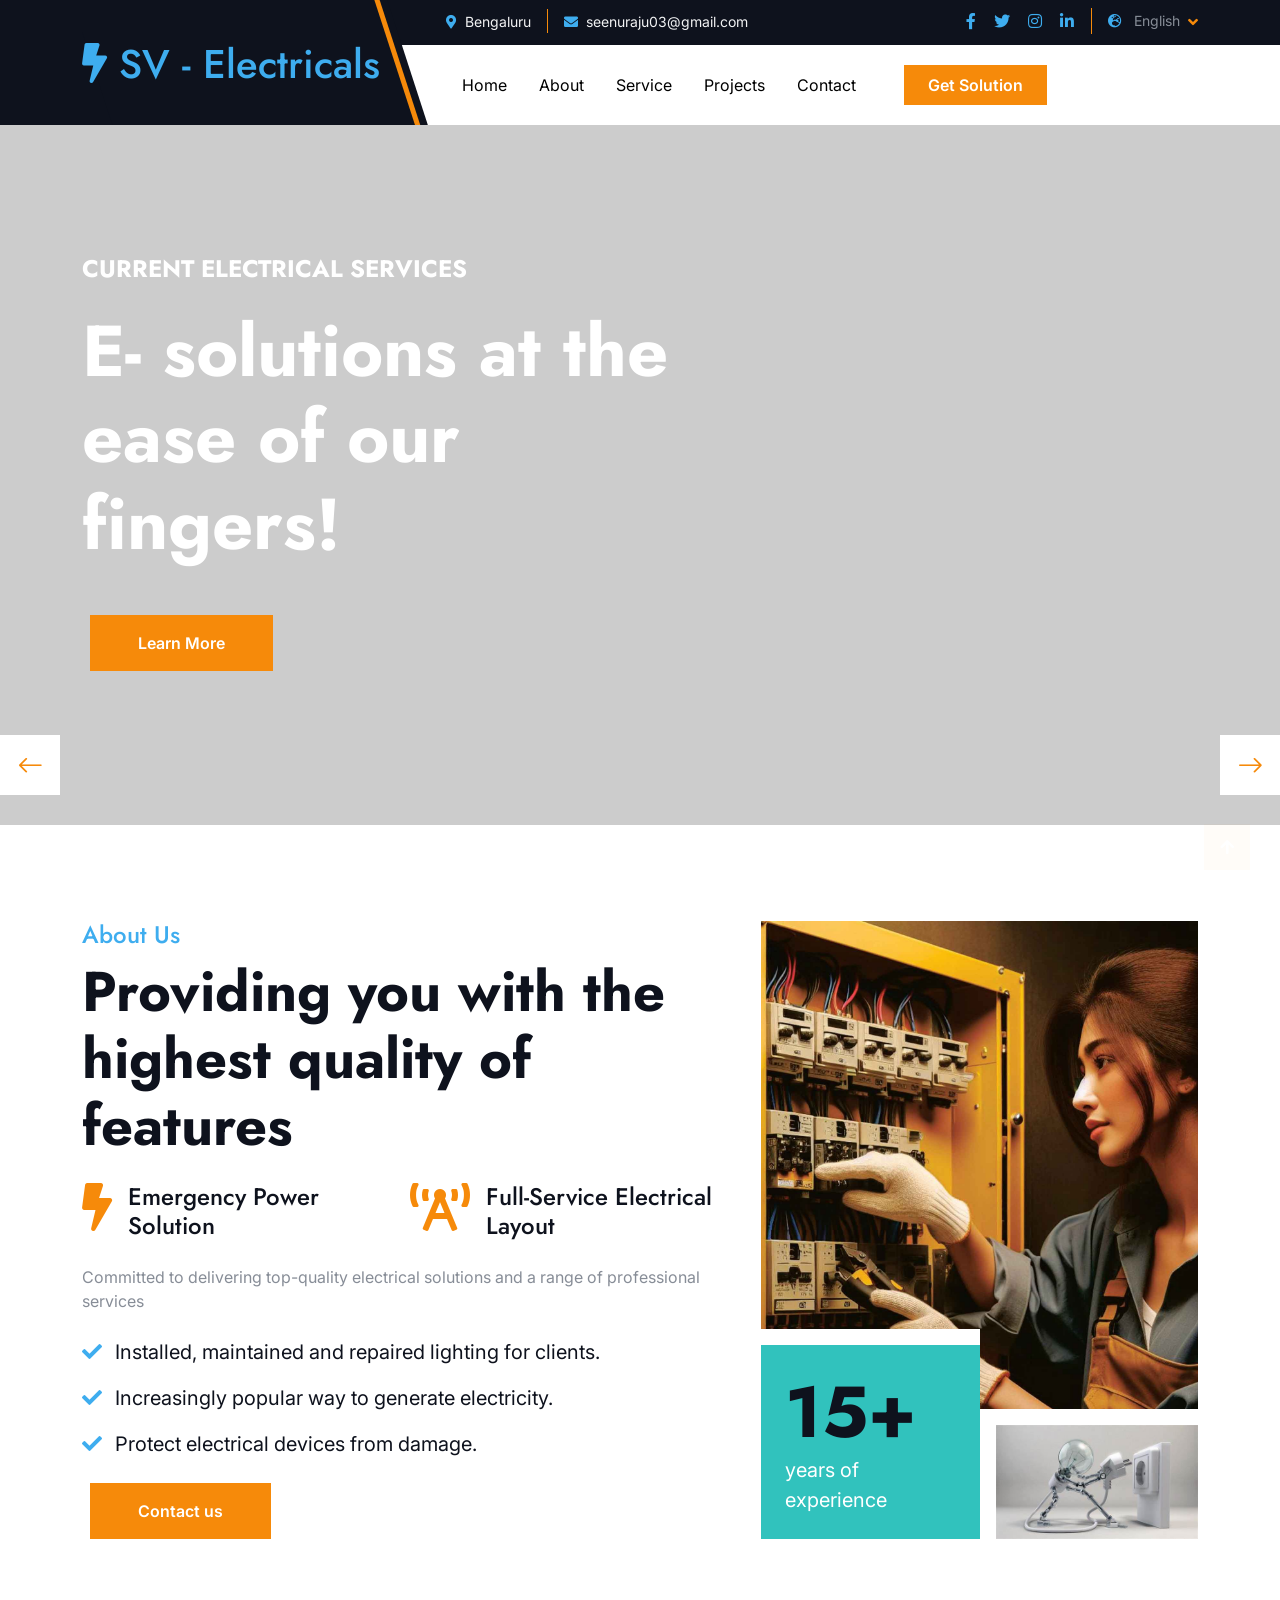
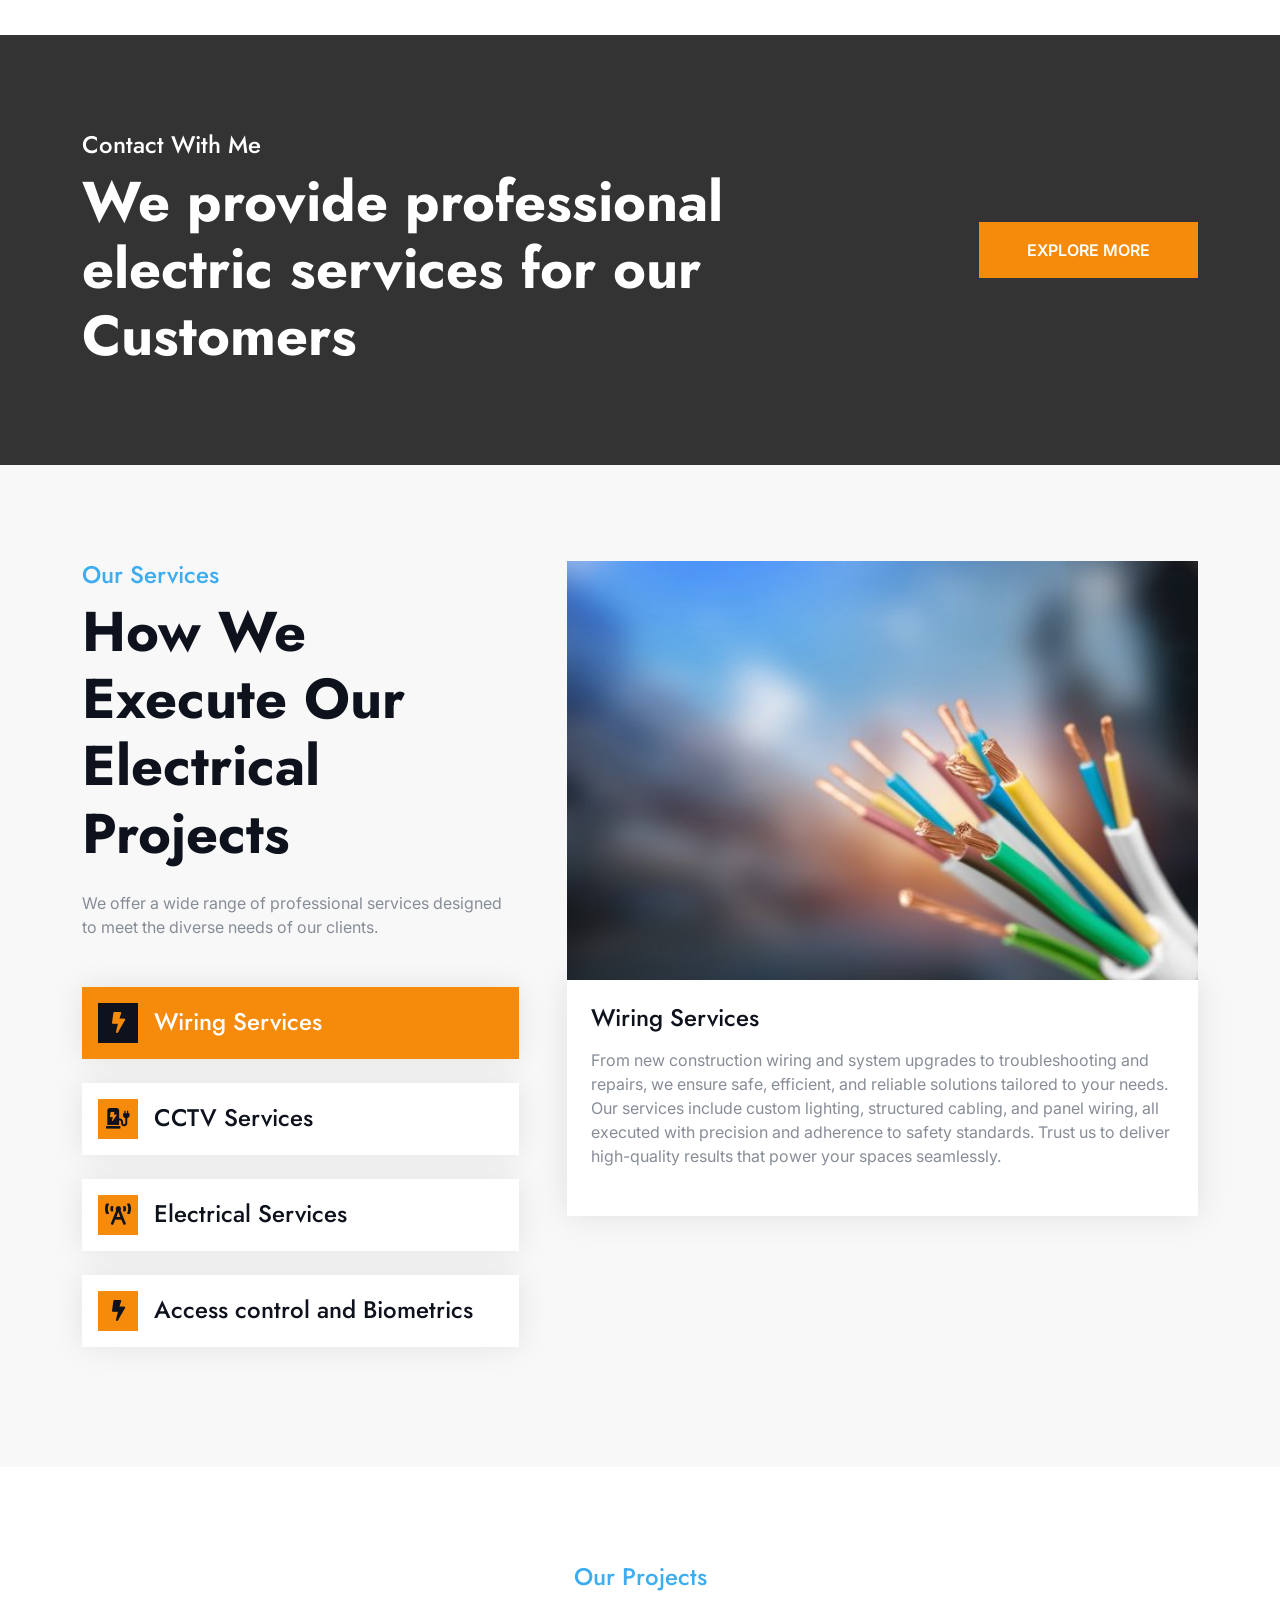
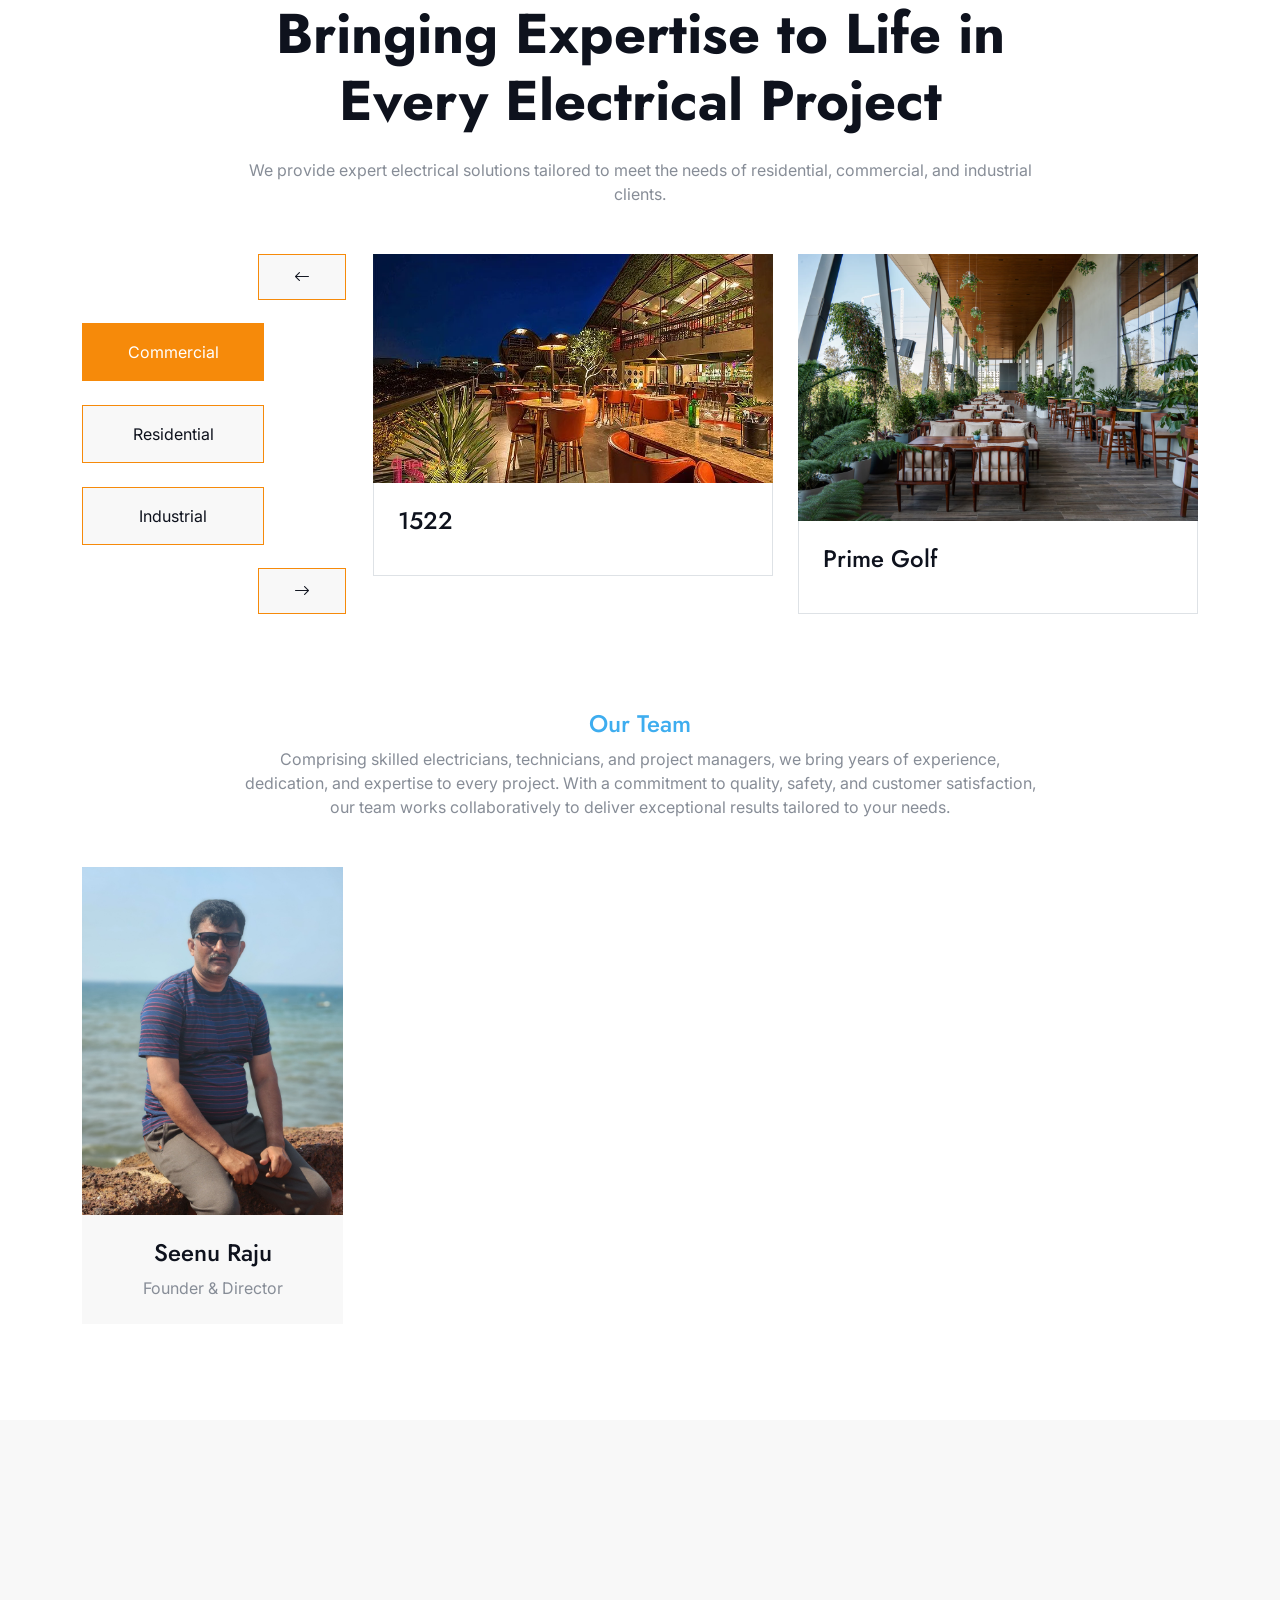
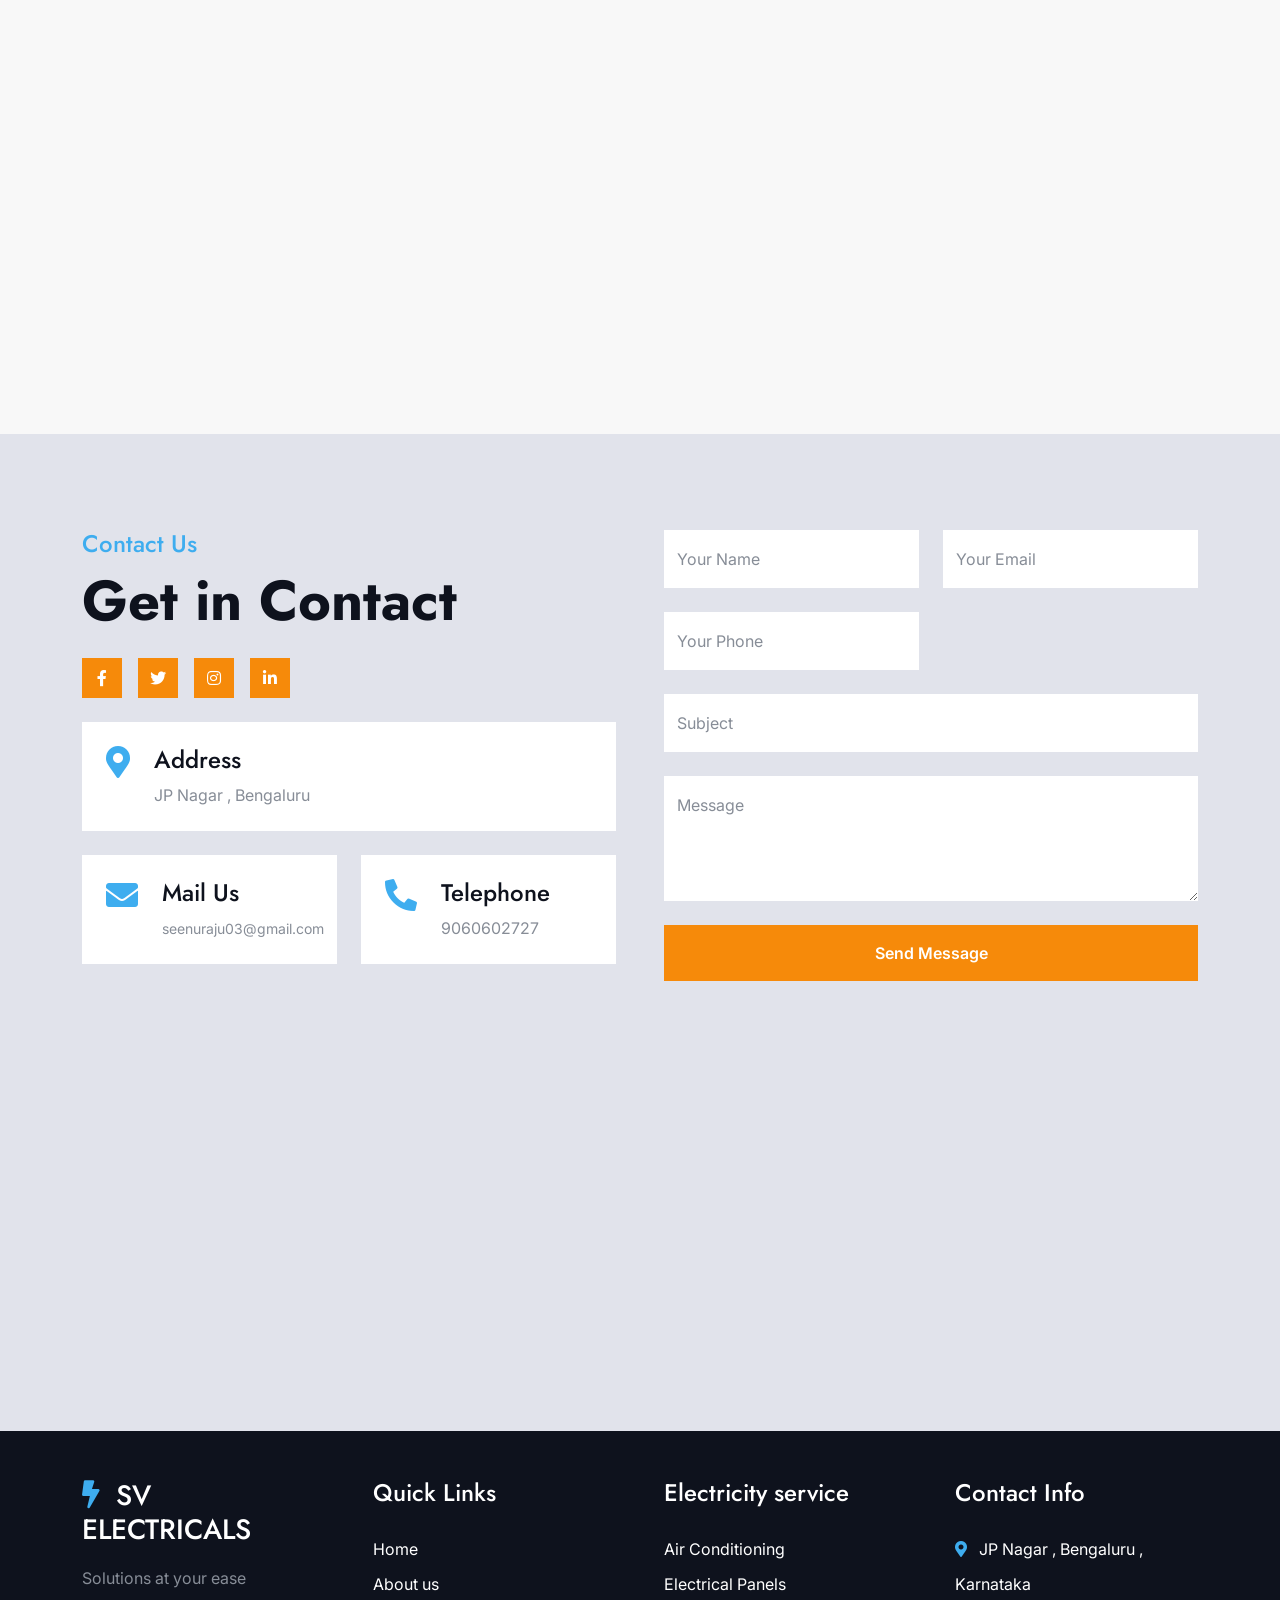
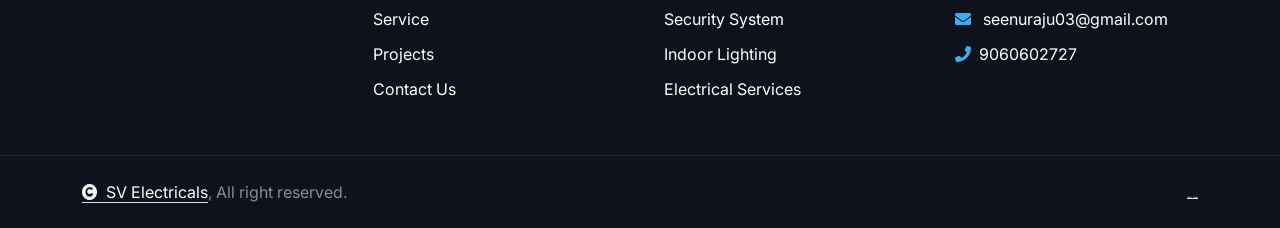
==== index.html @ 64a40df7 "MAIL CONTACT" ====
<!DOCTYPE html>
<html lang="en">

    <head>
        <meta charset="utf-8">
        <title>SV - Electricals</title>
        <meta content="width=device-width, initial-scale=1.0" name="viewport">
        <meta content="Electrical services near me, Local electrician services, Residential electrical services, Commercial electrical contractor, Emergency electrician near me, Licensed electrician near me, Affordable electrical services, Electrical repair services, Electrical wiring installation, Electrical panel upgrade, Circuit breaker repair, Outlet and switch installation, Lighting installation services, Ceiling fan installation, Home electrical inspection, Solar panel installation, Industrial electrical services, Electrical maintenance contracts, High-voltage electrical services, Electrical system troubleshooting, Energy-efficient electrical solutions, Generator installation and repair, Bengaluru electrician services, Best electricians in Bengaluru, Electrical contractors in bengaluru, Emergency electrician in Bengaluru, Affordable electrical services in Jp nagar, bengaluru, Smart home electrical solutions, EV charging station installation, Renewable energy solutions, Electrical safety inspection, Home automation electrician" name="keywords">
        <meta content="Looking for trusted electrical services? We specialize in residential, commercial, and industrial electrical solutions. From installations and repairs to energy-efficient upgrades" name="description">
        <link rel="icon" href="images/navbarlogo.png" type="image/png">
        <!-- Google Web Fonts -->
        <link rel="preconnect" href="https://fonts.googleapis.com">
        <link rel="preconnect" href="https://fonts.gstatic.com" crossorigin>
        <link href="https://fonts.googleapis.com/css2?family=Inter:wght@100..900&family=Edu+TAS+Beginner:wght@400..700&family=Jost:ital,wght@0,100..900;1,100..900&display=swap" rel="stylesheet">

        <!-- Icon Font Stylesheet -->
        <link rel="stylesheet" href="https://use.fontawesome.com/releases/v5.15.4/css/all.css"/>
        <link href="https://cdn.jsdelivr.net/npm/bootstrap-icons@1.4.1/font/bootstrap-icons.css" rel="stylesheet">

        <!-- Libraries Stylesheet -->
        <link rel="stylesheet" href="lib/animate/animate.min.css"/>
        <link href="lib/owlcarousel/assets/owl.carousel.min.css" rel="stylesheet">

        <!-- Customized Bootstrap Stylesheet -->
        <link href="css/bootstrap.min.css" rel="stylesheet">

        <!-- Template Stylesheet -->
        <link href="css/style.css" rel="stylesheet">
        <link rel="stylesheet" href="https://s.pageclip.co/v1/pageclip.css" media="screen">
    </head>

    <body>
        <!-- Spinner Start -->
        <div id="spinner" class="show bg-white position-fixed translate-middle w-100 vh-100 top-50 start-50 d-flex align-items-center justify-content-center">
            <div class="spinner-border text-primary" style="width:3rem; height:3rem;" role="status">
                <span class="sr-only">Loading...</span>
            </div>
        </div>
        <!-- Spinner End -->



        <!-- Navbar & Hero Start -->
        <div class="container-fluid header-top">
            <div class="container d-flex align-items-center">
                <div class="d-flex align-items-center h-100">
                    <a href="#" class="navbar-brand" style="height: 125px;">
                        <h1 class="text-primary mb-0"><i class="fas fa-bolt"></i> SV - Electricals</h1>
                    </a>
                </div>
                <div class="w-100 h-100">
                    <div class="topbar px-0 py-2 d-none d-lg-block" style="height: 45px;">
                        <div class="row gx-0 align-items-center">
                            <div class="col-lg-8 text-center text-lg-center mb-lg-0">
                                <div class="d-flex flex-wrap">
                                    <div class="border-end border-primary pe-3">
                                        <a href="#" class="text-muted small"><i class="fas fa-map-marker-alt text-primary me-2"></i>Bengaluru</a>
                                    </div>
                                    <div class="ps-3">
                                        <a href="mailto:seenuraju03@gmail.com" class="text-muted small"><i class="fas fa-envelope text-primary me-2"></i>seenuraju03@gmail.com</a>
                                    </div>
                                </div>
                            </div>
                            <div class="col-lg-4 text-center text-lg-end">
                                <div class="d-flex justify-content-end">
                                    <div class="d-flex border-end border-primary pe-3">
                                        <a class="btn p-0 text-primary me-3" href="#"><i class="fab fa-facebook-f"></i></a>
                                        <a class="btn p-0 text-primary me-3" href="#"><i class="fab fa-twitter"></i></a>
                                        <a class="btn p-0 text-primary me-3" href="#"><i class="fab fa-instagram"></i></a>
                                        <a class="btn p-0 text-primary me-0" href="#"><i class="fab fa-linkedin-in"></i></a>
                                    </div>
                                    <div class="dropdown ms-3">
                                        <a href="#" class="dropdown-toggle text-white" data-bs-toggle="dropdown"><small class="text-body"><i class="fas fa-globe-europe text-primary me-2"></i> English</small></a>
                                    </div>
                                </div>
                            </div>
                        </div>
                    </div>
                    <div class="nav-bar px-0 py-lg-0" style="height: 80px;">
                        <nav class="navbar navbar-expand-lg navbar-light d-flex justify-content-lg-end">
                            <a href="#" class="navbar-brand-2">
                                <h1 class="text-primary mb-0"><i class="fas fa-bolt"></i> SV Electricals</h1>
                                <!-- <img src="img/logo.png" alt="Logo"> -->
                            </a>    
                            <button class="navbar-toggler" type="button" data-bs-toggle="collapse" data-bs-target="#navbarCollapse" aria-label="Toggle navigation">
                                <span class="navbar-toggler-icon"></span>
                              </button>
                                
                            </button>
                            <div class="collapse navbar-collapse" id="navbarCollapse">
                                    <a href="index.html" class="nav-item nav-link active">Home</a>
                                    <a href="#svabout" class="nav-item nav-link">About</a>
                                    <a href="#svservices" class="nav-item nav-link">Service</a>
                                    <a href="#svprojects" class="nav-item nav-link">Projects</a>
                                    <a href="#svcontact" class="nav-item nav-link">Contact</a>
                                    <div class="nav-btn ps-3">
                                        <a href="#" class="btn btn-primary py-2 px-4 ms-0 ms-lg-3"> Get Solution</a>
                                    </div>
                                </div>
                            </div>
                        </nav>
                    </div>
                </div>
            </div>
        </div>
        <!-- Navbar & Hero End -->

        <!-- Modal Search Start -->
        <div class="modal fade" id="searchModal" tabindex="-1" aria-labelledby="exampleModalLabel" aria-hidden="true">
            <div class="modal-dialog modal-fullscreen">
                <div class="modal-content rounded-0">
                    <div class="modal-header">
                        <h5 class="modal-title" id="exampleModalLabel">Search by keyword</h5>
                        <button type="button" class="btn-close" data-bs-dismiss="modal" aria-label="Close"></button>
                    </div>
                    <div class="modal-body d-flex align-items-center bg-primary">
                        <div class="input-group w-75 mx-auto d-flex">
                            <input type="search" class="form-control p-3" placeholder="keywords" aria-describedby="search-icon-1">
                            <span id="search-icon-1" class="btn bg-light border nput-group-text p-3"><i class="fa fa-search"></i></span>
                        </div>
                    </div>
                </div>
            </div>
        </div>
        <!-- Modal Search End -->


        <!-- Carousel Start -->
        <div class="header-carousel owl-carousel overflow-hidden">
            <div class="header-carousel-item hero-section">
                <div class="hero-bg-half-1"></div>
                <div class="hero-shape-1"></div>
                <div class="carousel-caption">
                    <div class="container">
                        <div class="row g-4 align-items-center">
                            <div class="col-lg-7 animated fadeInLeft">
                                <div class="text-sm-center text-md-start">
                                    <h4 class="text-white text-uppercase fw-bold mb-4">Current Electrical Services </h4>
                                    <h1 class="display-2 text-white mb-4">E- solutions at the ease of our fingers!  </h1>
                                    <p class="mb-5 fs-5">
                                    </p>
                                    <div class="d-flex justify-content-center justify-content-md-start flex-shrink-0 mb-4">
                                        <a class="btn btn-primary py-3 px-4 px-md-5 ms-2" href="#">Learn More</a>
                                    </div>
                                </div>
                            </div>
                        </div>
                    </div>
                </div>
            </div>
            <div class="header-carousel-item hero-section">
                <div class="hero-bg-half-2"></div>
                <div class="hero-shape-2"></div>
                <div class="carousel-caption">
                    <div class="container">
                        <div class="row g-4 align-items-center">
                            <div class="col-lg-7 animated fadeInLeft">
                                <div class="text-sm-center text-md-start">
                                    <h4 class="text-white text-uppercase fw-bold mb-4">Current Electricity Services</h4>
                                    <h1 class="display-2 text-white mb-4">Experience the power of professionalism</h1>
                                    <p class="mb-5 fs-5">
                                    </p>
                                    <div class="d-flex justify-content-center justify-content-md-start flex-shrink-0 mb-4">
                                        <a class="btn btn-primary py-3 px-4 px-md-5 ms-2" href="#">Learn More</a>
                                    </div>
                                </div>
                            </div>
                        </div>
                    </div>
                </div>
            </div>
        </div>
        <!-- Carousel End -->



        <!-- About Start -->
        <div class="container-fluid about py-5">
            <div class="container py-5" id="svabout">
                <div class="row g-5">
                    <div class="col-lg-7 wow fadeInLeft" data-wow-delay="0.2s">
                        <div class="h-100">
                            <h4 class="text-primary">About Us</h4>
                            <h1 class="display-4 mb-4">Providing you with the highest quality of features</h1>
                            <div class="row g-4 mb-4">
                                <div class="col-md-6">
                                    <a href="#" class="d-flex">
                                        <span class="fas fa-bolt fa-3x me-3"></span>
                                        <h4 class="mb-0">Emergency Power Solution</h4>
                                    </a>
                                </div>
                                <div class="col-md-6">
                                    <a href="#" class="d-flex">
                                        <span class="fas fa-broadcast-tower fa-3x me-3"></span>
                                        <h4 class="mb-0">Full-Service Electrical Layout</h4>
                                    </a>
                                </div>
                            </div>
                            <p class="mb-4">Committed to delivering top-quality electrical solutions and a range of professional services</p>
                            <div class="text-dark mb-4">
                                <p class="fs-5"><span class="fa fa-check text-primary me-2"></span> Installed, maintained and repaired lighting for clients.</p>
                                <p class="fs-5"><span class="fa fa-check text-primary me-2"></span> Increasingly popular way to generate electricity.</p>
                                <p class="fs-5"><span class="fa fa-check text-primary me-2"></span> Protect electrical devices from damage.</p>
                            </div>
                            <a class="btn btn-primary py-3 px-4 px-md-5 ms-2" href="#svcontact">Contact us</a>
                        </div>
                    </div>
                    <div class="col-lg-5 wow fadeInRight" data-wow-delay="0.2s">
                        <div class="position-relative h-100">
                            <img src="img/header-2.jpg" class="img-fluid w-100 h-100" style="object-fit: cover;" alt="">
                            <div class="bg-white">
                                <div class="position-absolute pt-3 bg-white" style="width: 50%; left: 0; bottom: 0;">
                                    <div class="bg-svelec p-4">
                                        <h4 class="display-2 mb-0">15+</h4>
                                        <p class="text-white fs-5 mb-0">years of experience</p>
                                    </div>
                                </div>
                                <div class="position-absolute p-3 bg-white pb-0 pe-0" style="width: 50%; bottom: 0; right: 0;">
                                    <img src="images/electrical.jpeg" class="img-fluid" alt="">
                                </div>
                            </div>
                        </div>
                    </div>
                </div>
            </div>
        </div>
        <!-- About End -->


        <!-- Banner Start -->
         <div class="container-fluid banner py-5 wow zoomIn" data-wow-delay="0.2s">
            <div class="banner-design-1"></div>
            <div class="banner-design-2"></div>
            <div class="container py-5">
                <div class="row g-5">
                    <div class="col-lg-8">
                        <div class="">
                            <h4 class="text-white">Contact With Me</h4>
                            <h1 class="display-4 text-white mb-0">We provide professional electric services for our Customers</h1>
                        </div>
                    </div>
                    <div class="col-lg-4">
                        <div class="d-flex align-items-center justify-content-lg-end h-100">
                            <a class="btn btn-primary py-3 px-4 px-md-5 ms-2" href="#svservices">EXPLORE MORE</a>
                        </div>
                    </div>
                </div>
            </div>
         </div>
        <!-- Banner End -->


        <!-- Services Start -->
        <div class="container-fluid projects bg-light py-5">
            <div class="container py-5" id="svservices">
                <div class="row g-5">
                    <div class="col-lg-5 wow fadeInLeft" data-wow-delay="0.2s">
                        <div>
                            <h4 class="text-primary">Our Services</h4>
                            <h1 class="display-4 mb-4">How We Execute Our Electrical Projects</h1>
                            <p class="mb-5">We offer a wide range of professional services designed to meet the diverse needs of our clients.</p>
                            <ul class="nav">
                                <li class="nav-item bg-white mb-4 w-100">
                                    <a class="d-flex align-items-center h4 mb-0 p-3 active" data-bs-toggle="pill" href="#ProjectsTab-1">
                                        <div class="projects-icon btn-md-square bg-primary text-white me-3"><span class="fas fa-bolt small"></span></div><span>Wiring Services</span>
                                    </a>
                                </li>
                                <li class="nav-item bg-white mb-4 w-100">
                                    <a class="d-flex align-items-center h4 mb-0 p-3" data-bs-toggle="pill" href="#ProjectsTab-2">
                                        <div class="projects-icon btn-md-square bg-primary text-white me-3"><span class="fas fa-charging-station small"></span></div><span>CCTV Services</span>
                                    </a>
                                </li>
                                <li class="nav-item bg-white mb-4 w-100">
                                    <a class="d-flex align-items-center h4 mb-0 p-3" data-bs-toggle="pill" href="#ProjectsTab-3">
                                        <div class="projects-icon btn-md-square bg-primary text-white me-3"><span class="fas fa-broadcast-tower small"></span></div><span>Electrical Services </span>
                                    </a>
                                </li>
                                <li class="nav-item bg-white mb-4 w-100">
                                    <a class="d-flex align-items-center h4 mb-0 p-3" data-bs-toggle="pill" href="#ProjectsTab-4">
                                        <div class="projects-icon btn-md-square bg-primary text-white me-3"><span class="fas fa-bolt small"></span></div><span>Access control and Biometrics</span>
                                    </a>
                                </li>
                            </ul>
                        </div>
                    </div>
                    <div class="col-lg-7 wow fadeInRight" data-wow-delay="0.2s">
                        <div class="tab-content">
                            <div id="ProjectsTab-1" class="tab-pane fade show p-0 active">
                                <div class="projects-item">
                                    <img src="images/wiring.jpg" class="img-fluid w-100" alt="">
                                    <div class="projects-content bg-white p-4">
                                        <h4 class="mb-3">Wiring Services</h4>
                                        <p class="mb-4">From new construction wiring and system upgrades to troubleshooting and repairs, we ensure safe, efficient, and reliable solutions tailored to your needs. Our services include custom lighting, structured cabling, and panel wiring, all executed with precision and adherence to safety standards. Trust us to deliver high-quality results that power your spaces seamlessly.
                                        </p>
                                        <!-- <a class="btn btn-primary py-2 px-4" href="#">Read More</a> -->
                                    </div>
                                </div>
                            </div>
                            <div id="ProjectsTab-2" class="tab-pane fade show p-0">
                                <div class="projects-item">
                                    <img src="images/cctv.webp" class="img-fluid w-100" alt="">
                                    <div class="projects-content bg-white p-4">
                                        <h4 class="mb-3">CCTV Services</h4>
                                        <p class="mb-4">Our solutions include high-quality surveillance systems, tailored placement for maximum coverage, and seamless integration with mobile and remote monitoring. Whether you need a simple setup or advanced multi-camera systems, we ensure reliable security, professional installation, and ongoing support to safeguard your property 24/7.
                                        </p>
                                        <!-- <a class="btn btn-primary py-2 px-4" href="#">Read More</a> -->
                                    </div>
                                </div>
                            </div>
                            <div id="ProjectsTab-3" class="tab-pane fade show p-0">
                                <div class="projects-item">
                                    <img src="images/electrical.jpeg" class="img-fluid w-100" alt="">
                                    <div class="projects-content bg-white p-4">
                                        <h4 class="mb-3">Electrical Services</h4>
                                        <p class="mb-4">Our offerings include installations, repairs, and maintenance of wiring, lighting, panels, and electrical systems. From energy audits and smart home automation to emergency support and safety inspections, we deliver reliable, efficient, and code-compliant solutions tailored to your needs.
                                        </p>
                                        <!-- <a class="btn btn-primary py-2 px-4" href="#">Read More</a> -->
                                    </div>
                                </div>
                            </div>
                            <div id="ProjectsTab-4" class="tab-pane fade show p-0">
                                <div class="projects-item">
                                    <img src="images/access.jpeg" class="img-fluid w-100" alt="">
                                    <div class="projects-content bg-white p-4">
                                        <h4 class="mb-4">Access control and biometrics</h4>
                                        <p class="mb-4">Cutting-edge access control and biometric solutions to enhance security and streamline operations for residential, commercial, and industrial properties. Our services include the installation and integration of smart access systems, fingerprint and facial recognition technology, keyless entry, and secure access management. Designed for convenience and reliability, our systems ensure only authorized individuals can access your premises, providing you with peace of mind and complete control.
                                        </p>
                                        <!-- <a class="btn btn-primary py-2 px-4" href="#">Read More</a> -->
                                    </div>
                                </div>
                            </div>
                        </div>
                    </div>
                </div>
            </div>
        </div>
        <!--Services End -->

                <!-- Projects Start -->
                <div class="container-fluid service py-5">
                    <div class="container py-5" id="svprojects">
                        <div class="d-flex flex-column mx-auto text-center mb-5 wow fadeInUp" data-wow-delay="0.2s" style="max-width: 800px;">
                            <h4 class="text-primary">Our Projects</h4>
                            <h1 class="display-4 mb-4">Bringing Expertise to Life in Every Electrical Project</h1>
                            <p class="mb-0">We provide expert electrical solutions tailored to meet the needs of residential, commercial, and industrial clients.
                            </p>
                        </div>
                        <div class="row g-5 align-items-center">
                            <div class="col-lg-3 wow fadeInLeft" data-wow-delay="0.2s">
                                <ul class="nav">
                                    <li class="nav-item me-lg-0 mb-4">
                                        <a class="py-3 px-5 active" data-bs-toggle="pill" href="#ServiceTab-1">
                                            <span>Commercial</span>
                                        </a>
                                    </li>
                                    <li class="nav-item me-lg-0 mb-4">
                                        <a class="py-3 px-5" data-bs-toggle="pill" href="#ServiceTab-2">
                                            <span>Residential</span>
                                        </a>
                                    </li>
                                    <li class="nav-item me-lg-0 mb-4 mb-lg-0">
                                        <a class="py-3 px-5" data-bs-toggle="pill" href="#ServiceTab-3">
                                            <span>Industrial</span>
                                        </a>
                                    </li>
                                </ul>
                            </div>
                            <div class="col-lg-9 wow fadeInRight" data-wow-delay="0.3s">
                                <div class="tab-content">
                                    <div id="ServiceTab-1" class="tab-pane fade show p-0 active">
                                        <div class="service-carousel owl-carousel">
                                            <div class="service-item">
                                                <img src="images/15221.webp" class="img-fluid w-100 h-50" alt="">
                                                <div class="border border-top-0 p-4">
                                                    <h4 class="mb-3">1522</h4>
                                                    <!-- <p class="mb-4">Lorem ipsum dolor, sit amet consectetur adipisicing elit. Exercitationem, beatae ex. Id esse autem ratione vero cupiditate tempora recusandae est! -->
                                                    </p>
                                                    <!-- <a class="btn btn-primary py-2 px-4" href="#">Read More</a> -->
                                                </div>
                                            </div>
                                            <div class="service-item">
                                                <img src="images/prime1.avif" class="img-fluid w-100 " alt="">
                                                <div class="border border-top-0 p-4">
                                                    <h4 class="mb-3">Prime Golf</h4>
                                                    <!-- <p class="mb-4">Lorem ipsum dolor, sit amet consectetur adipisicing elit. Exercitationem, beatae ex. Id esse autem ratione vero cupiditate tempora recusandae est! -->
                                                    </p>
                                                    <!-- <a class="btn btn-primary py-2 px-4" href="#">Read More</a> -->
                                                </div>
                                            </div>
                                            <div class="service-item">
                                                <img src="images/reservoire2.webp" class="img-fluid w-100 " alt="">
                                                <div class="border border-top-0 p-4">
                                                    <h4 class="mb-3">Indiranagar Reservoire</h4>
                                                    <!-- <p class="mb-4">Lorem ipsum dolor, sit amet consectetur adipisicing elit. Exercitationem, beatae ex. Id esse autem ratione vero cupiditate tempora recusandae est! -->
                                                    </p>
                                                    <!-- <a class="btn btn-primary py-2 px-4" href="#">Read More</a> -->
                                                </div>
                                            </div>
                                            <div class="service-item">
                                                <img src="images/daisy2.webp" class="img-fluid w-100" alt="">
                                                <div class="border border-top-0 p-4">
                                                    <h4 class="mb-3">Daisy Pub</h4>
                                                    <!-- <p class="mb-4">Lorem ipsum dolor, sit amet consectetur adipisicing elit. Exercitationem, beatae ex. Id esse autem ratione vero cupiditate tempora recusandae est! -->
                                                    </p>
                                                    <!-- <a class="btn btn-primary py-2 px-4" href="#">Read More</a> -->
                                                </div>
                                            </div>
                                            
                                            <div class="service-item">
                                                <img src="images/prime golf3.jpg" class="img-fluid w-100 " alt="">
                                                <div class="border border-top-0 p-4">
                                                    <h4 class="mb-3">Prime Golf</h4>
                                                    <!-- <p class="mb-4">Lorem ipsum dolor, sit amet consectetur adipisicing elit. Exercitationem, beatae ex. Id esse autem ratione vero cupiditate tempora recusandae est! -->
                                                    </p>
                                                    <!-- <a class="btn btn-primary py-2 px-4" href="#">Read More</a> -->
                                                </div>
                                            </div>
                                            <div class="service-item">
                                                <img src="images/reservoire1.webp" class="img-fluid w-100 " alt="">
                                                <div class="border border-top-0 p-4">
                                                    <h4 class="mb-3">Reservoire</h4>
                                                    <!-- <p class="mb-4">Lorem ipsum dolor, sit amet consectetur adipisicing elit. Exercitationem, beatae ex. Id esse autem ratione vero cupiditate tempora recusandae est! -->
                                                    </p>
                                                    <!-- <a class="btn btn-primary py-2 px-4" href="#">Read More</a> -->
                                                </div>
                                            </div>
                                        </div>
                                    </div>
                                    <div id="ServiceTab-2" class="tab-pane fade show p-0">
                                        <div class="service-carousel owl-carousel">
                                            <div class="service-item">
                                                <img src="images/nanda1.jpeg" class="img-fluid w-100" alt="">
                                                <div class="border border-top-0 p-4">
                                                    <h4 class="mb-3">Nanda Group</h4>
                                                    <!-- <p class="mb-4">Lorem ipsum dolor, sit amet consectetur adipisicing elit. Exercitationem, beatae ex. Id esse autem ratione vero cupiditate tempora recusandae est! -->
                                                    </p>
                                                    <!-- <a class="btn btn-primary py-2 px-4" href="#">Read More</a> -->
                                                </div>
                                            </div>
                                            <div class="service-item">
                                                <img src="images/shilpa2.jpg" class="img-fluid w-100" alt="">
                                                <div class="border border-top-0 p-4">
                                                    <h4 class="mb-3">Shilpa Group</h4>
                                                    <!-- <p class="mb-4">Lorem ipsum dolor, sit amet consectetur adipisicing elit. Exercitationem, beatae ex. Id esse autem ratione vero cupiditate tempora recusandae est! -->
                                                    </p>
                                                    <!-- <a class="btn btn-primary py-2 px-4" href="#">Read More</a> -->
                                                </div>
                                            </div>
                                            
                                        </div>
                                    </div>
                                    <div id="ServiceTab-3" class="tab-pane fade show p-0">
                                        <div class="service-carousel owl-carousel">
                                            <div class="service-item">
                                                <img src="images/bb2.jpg" class="img-fluid w-100" alt="">
                                                <div class="border border-top-0 p-4">
                                                    <h4 class="mb-3">Big Basket</h4>
                                                    <!-- <p class="mb-4">Lorem ipsum dolor, sit amet consectetur adipisicing elit. Exercitationem, beatae ex. Id esse autem ratione vero cupiditate tempora recusandae est! -->
                                                    </p>
                                                    <!-- <a class="btn btn-primary py-2 px-4" href="#">Read More</a> -->
                                                </div>
                                            </div>
                                            <div class="service-item">
                                                <img src="images/bescom.jpg" class="img-fluid w-100" alt="">
                                                <div class="border border-top-0 p-4">
                                                    <h4 class="mb-3">General Electrical</h4>
                                                    <!-- <p class="mb-4">Lorem ipsum dolor, sit amet consectetur adipisicing elit. Exercitationem, beatae ex. Id esse autem ratione vero cupiditate tempora recusandae est! -->
                                                    </p>
                                                    <!-- <a class="btn btn-primary py-2 px-4" href="#">Read More</a> -->
                                                </div>
                                            </div>
                                            <div class="service-item">
                                                <img src="images/client3.jpg" class="img-fluid w-100" alt="">
                                                <div class="border border-top-0 p-4">
                                                    <h4 class="mb-3">L&T</h4>
                                                    <!-- <p class="mb-4">Lorem ipsum dolor, sit amet consectetur adipisicing elit. Exercitationem, beatae ex. Id esse autem ratione vero cupiditate tempora recusandae est! -->
                                                    </p>
                                                    <!-- <a class="btn btn-primary py-2 px-4" href="#">Read More</a> -->
                                                </div>
                                            </div>
                                        
                                        </div>
                                    </div>
                                </div>
                            </div>
                        </div>
                    </div>
                </div>
                <!-- Projects End -->


        <!-- Team Start -->
         <div class="container-fluid team pb-5">
            <div class="container pb-5">
                <div class="d-flex flex-column mx-auto text-center mb-5 wow fadeInUp" data-wow-delay="0.2s" style="max-width: 800px;">
                    <h4 class="text-primary">Our Team</h4>
                    <!-- <h1 class="display-4 mb-4">Electricity Service offerings</h1> -->
                    <p class="mb-0">Comprising skilled electricians, technicians, and project managers, we bring years of experience, dedication, and expertise to every project. With a commitment to quality, safety, and customer satisfaction, our team works collaboratively to deliver exceptional results tailored to your needs.
                    </p>
                </div>
                <div class="row g-4">
                    <div class="col-md-6 col-lg-3 wow fadeInUp" data-wow-delay="0.2s">
                        <div class="team-item">
                            <div class="team-img">
                                <img src="images/founder.jpeg" class="img-fluid w-100" alt="">
                                <div class="team-icon">
                                    <a class="btn btn-square btn-primary mb-2" href=""><i class="fab fa-facebook-f"></i></a>
                                    <a class="btn btn-square btn-success mb-2" href="https://wa.me/9060602727" target="_blank">
                                        <i class="fab fa-whatsapp"></i>
                                    </a>
                                </div>
                            </div>
                            <div class="team-content bg-light text-center p-4">
                                <h4>Seenu Raju </h4>
                                <p class="mb-0">Founder & Director</p>
                            </div>
                        </div>
                    </div>
                </div>
            </div>
         </div>
            <!-- Team End -->


        <!-- Testimonial Start -->
        <!-- <div class="container-fluid testimonial bg-dark py-5">
            <div class="container py-5">
                <div class="row g-5">
                    <div class="col-lg-6 col-xl-5 wow fadeInUp" data-wow-delay="0.2s">
                        <h4 class="text-primary">Testimonial</h4>
                        <h1 class="display-4 text-white mb-4">Powerfull Praise Heare From Our Customers</h1>
                        <p class="mb-4">Lorem ipsum dolor sit amet consectetur adipisicing elit. Mollitia hic aspernatur unde magnam necessitatibus provident iusto maxime nobis esse eligendi.
                        </p>
                        <a class="btn btn-light py-3 px-5" href="#">View All Reviews</a>
                    </div>
                    <div class="col-lg-6 col-xl-7 wow fadeInUp" data-wow-delay="0.4s">
                        <div class="owl-carousel testimonial-carousel">
                            <div class="testimonial-item">
                                <div class="testimonial-quote"><i class="fa fa-quote-right fa-2x"></i>
                                </div>
                                <div class="testimonial-inner p-4">
                                    <img src="img/testimonial-1.jpg" class="img-fluid" alt="">
                                    <div class="ms-4">
                                        <h4>Person Name</h4>
                                        <p>Profession</p>
                                        <div class="d-flex text-primary">
                                            <i class="fas fa-star"></i>
                                            <i class="fas fa-star"></i>
                                            <i class="fas fa-star"></i>
                                            <i class="fas fa-star"></i>
                                            <i class="fas fa-star text-body"></i>
                                        </div>
                                    </div>
                                </div>
                                <div class="customer-text p-4">
                                    <p class="mb-0">Lorem ipsum dolor sit amet consectetur adipisicing elit. Quam soluta neque ab repudiandae reprehenderit ipsum eos cumque esse repellendus impedit.</p>
                                </div>
                            </div>
                            <div class="testimonial-item">
                                <div class="testimonial-quote"><i class="fa fa-quote-right fa-2x"></i>
                                </div>
                                <div class="testimonial-inner p-4">
                                    <img src="img/testimonial-2.jpg" class="img-fluid" alt="">
                                    <div class="ms-4">
                                        <h4>Person Name</h4>
                                        <p>Profession</p>
                                        <div class="d-flex text-primary">
                                            <i class="fas fa-star"></i>
                                            <i class="fas fa-star"></i>
                                            <i class="fas fa-star"></i>
                                            <i class="fas fa-star"></i>
                                            <i class="fas fa-star text-body"></i>
                                        </div>
                                    </div>
                                </div>
                                <div class="customer-text p-4">
                                    <p class="mb-0">Lorem ipsum dolor sit amet consectetur adipisicing elit. Quam soluta neque ab repudiandae reprehenderit ipsum eos cumque esse repellendus impedit.</p>
                                </div>
                            </div>
                            <div class="testimonial-item">
                                <div class="testimonial-quote"><i class="fa fa-quote-right fa-2x"></i>
                                </div>
                                <div class="testimonial-inner p-4">
                                    <img src="img/testimonial-3.jpg" class="img-fluid" alt="">
                                    <div class="ms-4">
                                        <h4>Person Name</h4>
                                        <p>Profession</p>
                                        <div class="d-flex text-primary">
                                            <i class="fas fa-star"></i>
                                            <i class="fas fa-star"></i>
                                            <i class="fas fa-star"></i>
                                            <i class="fas fa-star"></i>
                                            <i class="fas fa-star text-body"></i>
                                        </div>
                                    </div>
                                </div>
                                <div class="customer-text p-4">
                                    <p class="mb-0">Lorem ipsum dolor sit amet consectetur adipisicing elit. Quam soluta neque ab repudiandae reprehenderit ipsum eos cumque esse repellendus impedit.</p>
                                </div>
                            </div>
                        </div>
                    </div>
                </div>
            </div>
         </div> -->
        <!-- Testimonial End -->


        <!-- FAQ Start -->
         <div class="container-fluid faq-section bg-light py-5">
            <div class="container py-5">
                <div class="row g-5">
                    <div class="col-lg-6 wow fadeInLeft" data-wow-delay="0.2s">
                        <h4 class="text-primary">Some Important FAQ's</h4>
                        <h1 class="display-4 mb-4">Common Frequently Asked Questions?</h1>
                        <p class="mb-4">Stay Informed, Optimize Efficiency, and Save More with Our Energy Tracking Solutions
                        </p>
                        <a class="btn btn-primary py-3 px-5" href="#">Have Any Questions</a>
                    </div>
                    <div class="col-xl-6 wow fadeInRight" data-wow-delay="0.4s">
                        <div class="h-100">
                            <div class="accordion" id="accordionExample">
                                <div class="accordion-item">
                                    <h2 class="accordion-header" id="headingOne">
                                        <button class="accordion-button" type="button" data-bs-toggle="collapse" data-bs-target="#collapseOne" aria-expanded="true" aria-controls="collapseOne">
                                            Q:How do I know if my electrical system needs an upgrade?
                                        </button>
                                    </h2>
                                    <div id="collapseOne" class="accordion-collapse collapse show active" aria-labelledby="headingOne" data-bs-parent="#accordionExample">
                                        <div class="accordion-body">
                                            A: If you experience frequent power outages, flickering lights, or your system can’t handle modern appliances, it’s time for an upgrade. Our experts can inspect your system and recommend the best solutions.
                                        </div>
                                    </div>
                                </div>
                                <div class="accordion-item">
                                    <h2 class="accordion-header" id="headingTwo">
                                        <button class="accordion-button collapsed" type="button" data-bs-toggle="collapse" data-bs-target="#collapseTwo" aria-expanded="false" aria-controls="collapseTwo">
                                            Q: What Types Of Electricity Plans Do You Offer?
                                        </button>
                                    </h2>
                                    <div id="collapseTwo" class="accordion-collapse collapse" aria-labelledby="headingTwo" data-bs-parent="#accordionExample">
                                        <div class="accordion-body">
                                            A: The right electricity plan depends on your usage, property type (residential, commercial, or industrial), and budget. We can help you assess your energy needs and recommend a plan that offers the best balance of cost and efficiency.
                                        </div>
                                    </div>
                                </div>
                                <div class="accordion-item">
                                    <h2 class="accordion-header" id="headingThree">
                                        <button class="accordion-button collapsed" type="button" data-bs-toggle="collapse" data-bs-target="#collapseThree" aria-expanded="false" aria-controls="collapseThree">
                                            Q: What Are Your Billing And Payment Options?
                                        </button>
                                    </h2>
                                    <div id="collapseThree" class="accordion-collapse collapse" aria-labelledby="headingThree" data-bs-parent="#accordionExample">
                                        <div class="accordion-body">
                                            A:We accept multiple payment methods, including online transfers, credit/debit cards, and cash. Yes, we provide GST-compliant billing for all our services, ensuring transparency and tax benefits for our clients.
                                        </div>
                                    </div>
                                </div>
                                <div class="accordion-item">
                                    <h2 class="accordion-header" id="headingFour">
                                        <button class="accordion-button collapsed" type="button" data-bs-toggle="collapse" data-bs-target="#collapseFour" aria-expanded="false" aria-controls="collapseFour">
                                            Q: How Can I Track My Energy Usage With Your Services?
                                        </button>
                                    </h2>
                                    <div id="collapseFour" class="accordion-collapse collapse" aria-labelledby="headingFour" data-bs-parent="#accordionExample">
                                        <div class="accordion-body">
                                            A: We offer energy audits and smart monitoring solutions that allow you to track your electricity consumption in real-time. Our systems provide detailed insights into your usage patterns, helping you optimize energy efficiency and reduce costs.
                                        </div>
                                    </div>
                                </div>
                            </div>
                        </div>
                    </div>
                </div>
            </div>
         </div>
        <!-- FAQ End -->

        <!-- Contact Start -->
        <div class="container-fluid contact bg-sv py-5">
            <div class="container py-5" id="svcontact">
                <div class="row g-5">
                    <div class="col-lg-6 wow fadeInLeft" data-wow-delay="0.2s">
                        <div>
                            <h4 class="text-primary">Contact Us</h4>
                            <h1 class="display-4 mb-4"> Get in Contact</h1>
                            <div class="d-flex align-items-center mb-4">
                                <a class="btn btn-primary btn-md-square me-3" href=""><i class="fab fa-facebook-f"></i></a>
                                <a class="btn btn-primary btn-md-square me-3" href=""><i class="fab fa-twitter"></i></a>
                                <a class="btn btn-primary btn-md-square me-3" href=""><i class="fab fa-instagram"></i></a>
                                <a class="btn btn-primary btn-md-square me-0" href=""><i class="fab fa-linkedin-in"></i></a>
                            </div>
                            <div class="row g-4">
                                <div class="col-12">
                                    <div class="d-inline-flex bg-white w-100 p-4">
                                        <i class="fas fa-map-marker-alt fa-2x text-primary me-4"></i>
                                        <div>
                                            <h4>Address</h4>
                                            <p class="mb-0">JP Nagar , Bengaluru</p>
                                        </div>
                                    </div>
                                </div>
                                <div class="col-lg-12 col-xl-6">
                                    <div class="d-inline-flex bg-white w-100 p-4">
                                        <i class="fas fa-envelope fa-2x text-primary me-4"></i>
                                        <div>
                                            <h4>Mail Us</h4>
                                            <p class="mb-0"><span style="font-size: 14px;">seenuraju03@gmail.com</span></p>
                                        </div>
                                    </div>
                                </div>
                                <div class="col-lg-12 col-xl-6">
                                    <div class="d-inline-flex bg-white w-100 p-4">
                                        <i class="fa fa-phone-alt fa-2x text-primary me-4"></i>
                                        <div>
                                            <h4>Telephone</h4>
                                            <p class="mb-0">9060602727</p>
                                        </div>
                                    </div>
                                </div>
                            </div>
                        </div>
                    </div>
                    <div class="col-lg-6 wow fadeInRight" data-wow-delay="0.4s">
                        <div>
                            <form action="https://send.pageclip.co/JzAxh4pDCSHACSLcoNYpJqHXr9K601dZ/Contact" class="pageclip-form" method="post">
                                <div class="row g-4">
                                    <div class="col-lg-12 col-xl-6">
                                        <div class="form-floating">
                                            <input type="text" class="form-control border-0" id="name" placeholder="Your Name">
                                            <label for="name">Your Name</label>
                                        </div>
                                    </div>
                                    <div class="col-lg-12 col-xl-6">
                                        <div class="form-floating">
                                            <input type="email" class="form-control border-0" id="email" placeholder="Your Email">
                                            <label for="email">Your Email</label>
                                        </div>
                                    </div>
                                    <div class="col-lg-12 col-xl-6">
                                        <div class="form-floating">
                                            <input type="phone" class="form-control border-0" id="phone" placeholder="Phone">
                                            <label for="phone">Your Phone</label>
                                        </div>
                                    </div>
                                    <div class="col-12">
                                        <div class="form-floating">
                                            <input type="text" class="form-control border-0" id="subject" placeholder="Subject">
                                            <label for="subject">Subject</label>
                                        </div>
                                    </div>
                                    <div class="col-12">
                                        <div class="form-floating">
                                            <textarea class="form-control border-0" placeholder="Leave a message here" id="message" style="height: 125px"></textarea>
                                            <label for="message">Message</label>
                                        </div>
                                    </div>
                                    
                                    <div class="col-12">
                                        <button class="btn btn-primary w-100 py-3">Send Message</button>
                                    </div>
                                </div>
                            </form>
                        </div>
                    </div>
                    <div class="col-12 wow fadeInUp" data-wow-delay="0.2s">
                        <div class="h-100 overflow-hidden">
                            <iframe class="w-100" style="height: 300px;" src="https://www.google.com/maps/embed?pb=!1m17!1m12!1m3!1d3889.1686186218235!2d77.58273307507521!3d12.896876787411667!2m3!1f0!2f0!3f0!3m2!1i1024!2i768!4f13.1!3m2!1m1!2zMTLCsDUzJzQ4LjgiTiA3N8KwMzUnMDcuMSJF!5e0!3m2!1sen!2sin!4v1727852618147!5m2!1sen!2sin" 
                            loading="lazy" referrerpolicy="no-referrer-when-downgrade"></iframe>
                        </div>
                    </div>
                </div>
            </div>
        </div>
        <!-- Contact End -->

        <!-- Footer Start -->
        <div class="container-fluid footer bg-dark py-4 wow fadeIn" data-wow-delay="0.2s">
            <div class="container py-4">
                <div class="row g-5">
                    <div class="col-md-6 col-lg-6 col-xl-3">
                        <div class="footer-item d-flex flex-column">
                            <div class="footer-item">
                                <h3 class="text-white mb-4"><i class="fas fa-bolt text-primary me-3"></i>SV ELECTRICALS</h3>
                                <p class="mb-3">Solutions at your ease</p>
                            </div>
                        </div>
                    </div>
                    <div class="col-md-6 col-lg-6 col-xl-3">
                        <div class="footer-item d-flex flex-column">
                            <h4 class="text-white mb-4">Quick Links</h4>
                            <a href="#"> Home</a>
                            <a href="#svabout"> About us</a>
                            <a href="#svservices"> Service</a>
                            <a href="#svprojects"> Projects</a>
                            <a href="#svcontact"> Contact Us</a>
                        </div>
                    </div>
                    <div class="col-md-6 col-lg-6 col-xl-3">
                        <div class="footer-item d-flex flex-column">
                            <h4 class="text-white mb-4">Electricity service</h4>
                            <a href="#"> Air Conditioning</a>
                            <a href="#"> Electrical Panels</a>
                            <a href="#"> Security System</a>
                            <a href="#"> Indoor Lighting</a>
                            <a href="#"> Electrical Services</a>
                        </div>
                    </div>
                    <div class="col-md-6 col-lg-6 col-xl-3">
                        <div class="footer-item d-flex flex-column">
                            <h4 class="text-white mb-4">Contact Info</h4>
                            <a href="#"><i class="fa fa-map-marker-alt text-primary me-2"></i> JP Nagar , Bengaluru , Karnataka</a>
                            <a href="mailto:seenuraju03@gmail.com"><i class="fas fa-envelope text-primary me-2"></i> seenuraju03@gmail.com</a>
                            <a href="tel:9060602727"><i class="fas fa-phone text-primary me-2"></i>9060602727</a>
                        </div>
                    </div>
                </div>
            </div>
        </div>
        <!-- Footer End -->

        
        <!-- Copyright Start -->
        <div class="container-fluid copyright py-4">
            <div class="container">
                <div class="row g-4 align-items-center">
                    <div class="col-md-6 text-center text-md-start mb-md-0">
                        <span class="text-body"><a href="#" class="border-bottom text-white"><i class="fas fa-copyright text-light me-2"></i>SV Electricals</a>, All right reserved.</span>
                    </div>
                    <div class="col-md-6 text-center text-md-end text-body">
                        <!--/*** This template is free as long as you keep the below author’s credit link/attribution link/backlink. ***/-->
                        <!--/*** If you'd like to use the template without the below author’s credit link/attribution link/backlink, ***/-->
                        <!--/*** you can purchase the Credit Removal License from "https://htmlcodex.com/credit-removal". ***/-->
                        <span style="font-size: 2px;"> <a class="border-bottom text-white" href="https://htmlcodex.com">HTML Codex</a></span>
                    </div>
                </div>
            </div>
        </div>
        <!-- Copyright End -->


        <!-- Back to Top -->
        <a href="#" class="btn btn-primary btn-lg-square back-to-top"><i class="fa fa-arrow-up"></i></a>   

        
        <!-- JavaScript Libraries -->
        <script src="https://ajax.googleapis.com/ajax/libs/jquery/3.6.4/jquery.min.js"></script>
        <script src="https://cdn.jsdelivr.net/npm/bootstrap@5.0.0/dist/js/bootstrap.bundle.min.js"></script>
        <script src="lib/wow/wow.min.js"></script>
        <script src="lib/easing/easing.min.js"></script>
        <script src="lib/waypoints/waypoints.min.js"></script>
        <script src="lib/owlcarousel/owl.carousel.min.js"></script>
        <script src="https://s.pageclip.co/v1/pageclip.js" charset="utf-8"></script>
        <!-- Template Javascript -->
        <script src="js/main.js"></script>
    </body>

</html>
---- css/style.css ----
/*** Spinner Start ***/
#spinner {
    opacity: 0;
    visibility: hidden;
    transition: opacity .5s ease-out, visibility 0s linear .5s;
    z-index: 99999;
}

#spinner.show {
    transition: opacity .5s ease-out, visibility 0s linear 0s;
    visibility: visible;
    opacity: 1;
}
/*** Spinner End ***/

.back-to-top {
    position: fixed;
    right: 30px;
    bottom: 30px;
    transition: 0.5s;
    z-index: 99;
}


/*** Button Start ***/
.btn {
    font-weight: 600;
    transition: .5s;
}

.btn-square {
    width: 32px;
    height: 32px;
}

.btn-sm-square {
    width: 34px;
    height: 34px;
}

.btn-md-square {
    width: 40px;
    height: 40px;
}

.btn-lg-square {
    width: 46px;
    height: 46px;
}

.btn-xl-square {
    width: 56px;
    height: 56px;
}

.btn-square,
.btn-sm-square,
.btn-md-square,
.btn-lg-square,
.btn-xl-square {
    padding: 0;
    display: flex;
    align-items: center;
    justify-content: center;
    font-weight: normal;
}

.btn.btn-primary {
    color: var(--bs-white);
    border: none;
}

.btn.btn-primary:hover {
    background: var(--bs-dark);
    color: var(--bs-white);
}

.btn.btn-light {
    color: var(--bs-primary);
    border: none;
}

.btn.btn-light:hover {
    color: var(--bs-white);
    background: var(--bs-primary);
}

/*** Navbar Start ***/
.header-top .topbar .dropdown-toggle::after {
    border: none;
    content: "\f107";
    font-family: "Font Awesome 5 Free";
    font-weight: 600;
    vertical-align: middle;
    margin-left: 8px;
    color: var(--bs-primary);
}

.header-top .topbar .dropdown .dropdown-menu {
    transform: rotateX(0deg);
    visibility: visible;
    background: var(--bs-light);    
    padding-top: 12px;
    border: 0;
    transition: .5s;
    opacity: 1;
}

.header-top {
    height: 125px;
    position: relative;
}

.header-top::after {
    content: "";
    position: absolute;
    overflow: hidden;
    width: 16%;
    height: 100%;
    top: 0;
    left: 0;
    background: var(--bs-dark);
    z-index: 1;
}

@media (min-width: 992px) {
    .header-top::before {
        content: "";
        position: absolute;
        overflow: hidden;
        width: 100%;
        height: 45px;
        top: 0;
        right: 0;
        background: var(--bs-dark);
        z-index: -1;
    }

    .navbar-brand-2 {
        display: none;
    }
}

@media (max-width: 991px) {
    .header-top {
        max-height: 80px;
    }

    .navbar {
        justify-content: space-between;
    }

    .header-top .container {
        max-height: 80px;
    }

    .navbar-brand {
        display: none;
    }

    .navbar-brand-2 {
        position: relative;
        overflow: hidden;
        width: 200px;
        height: 100%;
        padding: 0;
        display: flex;
        align-items: center;
        z-index: 99;
    }

    .navbar-brand-2::before {
        content: "";
        position: absolute;
        overflow: hidden;
        width: 100%;
        height: 600px;
        top: -200px;
        right: 18px;
        background: var(--bs-dark);
        transform: rotate(-18deg);
        z-index: -1;
    }

    .navbar-brand-2::after {
        content: "";
        position: absolute;
        overflow: hidden;
        width: 5px;
        height: 600px;
        top: -200px;
        right: 18px;
        background: var(--bs-primary);
        transform: rotate(-18deg);
        z-index: -1;
    }

    .navbar.navbar-light {
        height: 100%;
        padding: 0;
    }

    .navbar .navbar-collapse {
        margin-top: 20px;
        background-color: rgba(240, 248, 255, 0.6); 
        -webkit-backdrop-filter:blur(3px);
        backdrop-filter: blur(3px);
        border-radius: 15px;
        font-weight: 700;
        text-shadow: 1px 1px 2px rgba(0, 0, 0, 0.2); 
    }
    

}

.nav-bar .navbar {
    z-index: 9;
}

.navbar-light .navbar-brand img {
    max-height: 60px;
    transition: .5s;
}

.nav-bar .navbar-light .navbar-brand img {
    max-height: 50px;
}

.navbar .navbar-nav .nav-item .nav-link {
    padding: 0;
}

.navbar .navbar-nav .nav-item {
    display: flex;
    align-items: center;
    padding: 0;
    margin-right: 20px;
}

.navbar-light .navbar-nav .nav-item:hover,
.navbar-light .navbar-nav .nav-item.active,
.navbar-light .navbar-nav .nav-item:hover .nav-link,
.navbar-light .navbar-nav .nav-item.active .nav-link {
    color: white;
}

@media (max-width: 991px) {
    .navbar {
        padding: 20px 0;
    }

    .navbar .navbar-nav .nav-link {
        padding: 0;
    }

    .navbar .navbar-nav .nav-item {
        display: flex;
        height: 25%;
        padding: 12px;
        flex-direction: column;
        justify-content: start;
        align-items: start;
    }

    .navbar .navbar-nav .nav-btn {
        display: flex;
        justify-content: start;
    }

    .navbar .navbar-nav {
        width: 100%;
        display: flex;
        margin-top: 20px;
        padding-bottom: 20px;
        margin-left: 50px;
        background: var(--bs-light);
    }

    .navbar .navbar-nav .nav-btn {
        display: flex;
        flex-direction: column;
    }

    .navbar .navbar-nav .nav-btn a.btn {
        margin-right: 15px;
    }

    .navbar.navbar-expand-lg .navbar-toggler {
        padding: 8px 15px;
        border: 1px solid var(--bs-primary);
        color: var(--bs-primary);
    }
}

.navbar .dropdown-toggle::after {
    border: none;
    content: "\f107";
    font-family: "Font Awesome 5 Free";
    font-weight: 600;
    vertical-align: middle;
    margin-left: 8px;
}

.dropdown .dropdown-menu .dropdown-item:hover {
    background-color: var(--bs-primary);
    color: var(--bs-white);
}

@media (min-width: 992px) {
    .navbar {
        padding: 20px 0;
    }

    .navbar .nav-btn {
        display: flex;
        align-items: center;
        justify-content: end;
    }

    .navbar .navbar-nav {
        width: 100%;
        display: flex;
        justify-content: center;
        align-items: center;
        background: var(--bs-light);
        border-radius: 10px;
    }

    .navbar .navbar-nav .nav-btn {
        width: 100%;
        display: flex;
        margin-left: auto;
    }

    .navbar .nav-item .dropdown-menu {
        display: block;
        visibility: hidden;
        top: 100%;
        transform: rotateX(-75deg);
        transform-origin: 0% 0%;
        border: 0;
        transition: .5s;
        opacity: 0;
    }

    .navbar .nav-item:hover .dropdown-menu {
        transform: rotateX(0deg);
        visibility: visible;
        margin-top: 19px;
        /* background: var(--bs-white); */
        transition: .5s;
        opacity: 1;
    }

    .header-top .navbar-brand {
        position: relative;
        overflow: hidden;
        padding: 40px 50px 40px 0;
        z-index: 99;
    }
    
    .navbar-brand::before {
        content: "";
        position: absolute;
        overflow: hidden;
        width: 300px;
        height: 600px;
        top: -200px;
        right: 18px;
        background: var(--bs-dark);
        transform: rotate(-18deg);
        z-index: -1;
    }
    
    .navbar-brand::after {
        content: "";
        position: absolute;
        overflow: hidden;
        width: 5px;
        height: 600px;
        top: -200px;
        right: 18px;
        background: var(--bs-primary);
        transform: rotate(-18deg);
        z-index: -1;
    }
}
/*** Navbar End ***/


/*** Carousel Hero Header Start ***/
.hero-section {
    background-image: url(../images/svbgmain.jpg);
    background-repeat: no-repeat;
    background-position: center center;
    background-size: cover;
    width: 100%;
    height: 700px;
    display: flex;
    align-items: center;
    position: relative;
}

.hero-bg-half-1 {
    background-image: url(../images/svworking.jpg);
    clip-path: polygon(37% 0%, 100% 0%, 100% 100%, 0% 100%);
    filter: grayscale(10%);
    transform: scale(100% - 50%);
    background-position: center right;
    background-repeat: no-repeat;
    background-size: cover;
    position: absolute;
    width: 58%;
    height: 100%;
    right: 0;
    top: 0;
}

.hero-bg-half-2 {
    background-image: url(../images/male-electrician-works-switchboard-with-electrical-connecting-cable.jpg);
    clip-path: polygon(37% 0%, 100% 0%, 100% 100%, 0% 100%);
    filter: grayscale(10%);
    transform: scale(100% - 50%);
    background-position: center right;
    background-repeat: no-repeat;
    background-size: cover;
    position: absolute;
    width: 58%;
    height: 100%;
    right: 0;
    top: 0;
}

.hero-shape-1 {
    width: 60px;
    height: 50%;
    position: absolute;
    left: 54%;
    top: 0;
    transform: translateY(-50%) skew(-26deg, 0deg);
    position: relative;
}

.hero-shape-1:before {
    /* background-color: var(--bs-dark); */
    content: "";
    width: 50%;
    height: 80%;
    position: absolute;
    right: 0;
    top: 0;
}

.hero-shape-2 {
    /* background-color: var(--bs-dark); */
    width: 150px;
    height: 50%;
    position: absolute;
    right: -43%;
    bottom: 0;
    transform: translateY(50%) skew(-25deg, 0deg);
    position: relative;
    z-index: 1;
}

.hero-shape-2::after {
    content: "";
    width: 75px;
    height: 80%;
    position: absolute;
    right: 0;
    bottom: 0;
}

/*** Carousel Hero Header Start ***/
.header-carousel .header-carousel-item {
    height: 700px;
}

.header-carousel .owl-nav .owl-prev,
.header-carousel .owl-nav .owl-next {
    position: absolute;
    width: 60px;
    height: 60px;
    background: var(--bs-white);
    color: var(--bs-primary);
    font-size: 26px;
    display: flex;
    align-items: center;
    justify-content: center;
    transition: 0.5s;
}

.header-carousel .owl-nav .owl-prev {
    bottom: 30px;
    left: 0;
}
.header-carousel .owl-nav .owl-next {
    bottom: 30px;
    right: 0;
}

.header-carousel .owl-nav .owl-prev:hover,
.header-carousel .owl-nav .owl-next:hover {
    box-shadow: inset 0 0 65px 0 var(--bs-primary);
    color: var(--bs-dark);
}

.header-carousel .header-carousel-item .carousel-caption {
    position: absolute;
    width: 100%;
    height: 100%;
    left: 0;
    bottom: 0;
    background: rgba(0, 0, 0, .2);
    display: flex;
    align-items: center;
    z-index: 9;
}

@media (max-width: 991px) {
    .header-carousel .header-carousel-item .carousel-caption {
        padding-top: 45px;
    }

    .header-carousel.owl-carousel,
    .header-carousel .header-carousel-item {
        height: 700px;
    }
}
/*** Carousel Hero Header End ***/


/*** Single Page Hero Header Start ***/
.bg-breadcrumb {
    position: relative;
    overflow: hidden;
    background: linear-gradient(rgba(0, 0, 0, 0.7), rgba(0, 0, 0, 0.7)), url(../img/banner-img.jpg);
    background-position: center center;
    background-repeat: no-repeat;
    background-size: cover;
    padding: 60px 0 60px 0;
    transition: 0.5s;
}

.bg-breadcrumb .breadcrumb {
    position: relative;
}

.bg-breadcrumb .breadcrumb .breadcrumb-item a {
    color: var(--bs-white);
}
/*** Single Page Hero Header End ***/


/*** Banner Start ***/
.banner {
    position: relative;
    overflow: hidden;
    background: linear-gradient(rgba(0, 0, 0, 0.8), rgba(0, 0, 0, 0.8)), url(../img/banner-img.jpg);
    background-position: center center;
    background-repeat: no-repeat;
    background-size: cover;
    z-index: 9;
}

.banner .container {
    position: relative;
    z-index: 99;
}

.banner::after {
    content: "";
    position: absolute;
    width: 100px;
    height: 500px;
    top: -200px;
    left: 0;
    /* background: var(--bs-primary); */
    transform: rotate(45deg);
    z-index: 1;
}

.banner::before {
    content: "";
    position: absolute;
    width: 100px;
    height: 500px;
    bottom: -200px;
    right: 0;
    /* background: var(--bs-primary); */
    transform: rotate(45deg);
    z-index: 1;
}

.banner .banner-design-1 {
    position: absolute;
    width: 30px;
    height: 500px;
    top: -165px;
    left: 0;
    /* background: var(--bs-dark); */
    transform: rotate(45deg);
    z-index: 2;
}

.banner .banner-design-2 {
    position: absolute;
    width: 30px;
    height: 500px;
    bottom: -165px;
    right: 0;
    /* background: var(--bs-dark); */
    transform: rotate(45deg);
    z-index: 2;
}
/*** Banner End ***/

/*** Service Start ***/
.service .nav .nav-item {
    width: 75%;
    border: 1px solid var(--bs-primary);
    background: var(--bs-light);
}

.service .nav .nav-item a {
    display: flex;
    justify-content: center;
}


.owl-stage-outer {
    margin-right: -1px;
}
.service .nav-item a.active {
    background: var(--bs-primary);
}

.service .nav-item a span {
    color: var(--bs-dark);
}

.service .nav-item a.active span {
    color: var(--bs-white);
}

.service-carousel .owl-nav .owl-prev,
.service-carousel .owl-nav .owl-next {
    position: absolute;
    padding: 10px 35px;
    border: 1px solid var(--bs-primary);
    color: var(--bs-dark);
    background: var(--bs-light);
    transition: 0.5s;
}

.service-carousel .owl-nav .owl-prev:hover,
.service-carousel .owl-nav .owl-next:hover {
    background: var(--bs-primary);
    color: var(--bs-white);
}

@media (min-width: 992px) {
    .service-carousel .owl-nav .owl-prev {
        top: 0;
        left: -115px;
    }
    
    .service-carousel .owl-nav .owl-next {
        bottom: 0;
        left: -115px;
    }
}

@media (max-width: 991px) {
    .owl-stage-outer {
        margin-bottom: 70px;
    }
    .service-carousel .owl-nav .owl-prev {
        bottom: -70px;
        left: 0;
    }

    .service-carousel .owl-nav .owl-next {
        bottom: -70px;
        right: 0;
    }

    .service .nav {
        display: flex;
        justify-content: center;
    }
}
/*** Service End ***/

/*** Projects Start ***/
.projects .nav-item {
    box-shadow: 0 0 30px rgba(0, 0, 0, .09);
}

.projects-item .projects-content {
    box-shadow: 0 0 30px rgba(0, 0, 0, .1);
}

.projects .nav-item a.active {
    background: var(--bs-primary);
}

.projects .nav-item a span {
    color: var(--bs-dark);
}

.projects .nav-item a.active span {
    color: var(--bs-white);
}

.projects .nav-item a.active .projects-icon {
    background: var(--bs-dark) !important;
}

.projects .nav-item a.active .projects-icon span {
    color: var(--bs-primary);
}
/*** Projects End ***/


/*** Blog Start ***/
.blog .blog-item {
    height: 100%;
    background: var(--bs-light);
}

.blog .blog-item .blog-img {
    position: relative;
    overflow: hidden;
}

.blog .blog-item .blog-img::after {
    content: "";
    position: absolute;
    width: 0;
    height: 0;
    top: 0;
    left: 0;
    display: flex;
    background: rgba(246, 138, 10, .3);
    transition: 0.5s;
}
.blog .blog-item:hover .blog-img::after {
    width: 100%;
    height: 100%;
}

.blog .blog-item .blog-img img {
    transition: 0.5s;
}

.blog .blog-item:hover .blog-img img {
    transform: scale(1.2);
}

.blog .blog-item .blog-heading {
    position: relative;
    background: var(--bs-white);
}

.blog .blog-item .blog-heading a.h4 {
    position: relative;
    width: 100%;
    display: inline-flex;
    transition: 0.5s;
    z-index: 2;
}

.blog .blog-item .blog-heading::after {
    content: "";
    position: absolute;
    width: 0%;
    height: 100%;
    right: 0;
    bottom: 0;
    transition: 0.5s;
    z-index: 1;
}

.blog .blog-item:hover .blog-heading::after {
    width: 100%;
    background: var(--bs-primary);
}

.blog .blog-item:hover .blog-heading a.h4 {
    color: var(--bs-white);
}

.blog .blog-item:hover .blog-heading a.h4:hover {
    color: var(--bs-dark);
}
/*** Blog End ***/

/*** Team Start ***/
.team .team-item .team-img {
    position: relative;
    overflow: hidden;
}

.team .team-item .team-img img {
    transition: 0.5s;
}

.team .team-item:hover .team-img img {
    transform: scale(1.1);
}

.team .team-item .team-img .team-icon {
    position: absolute;
    bottom: 20px; right: -100%;
    z-index: 9;
    transition: 0.5s;
}

.team .team-item:hover .team-img .team-icon {
    right: 25px;
}

.team .team-item .team-img::after {
    content: "";
    position: absolute;
    width: 100%;
    height: 0;
    top: 0;
    left: 0;
    background: rgba(246, 138, 10, .2);
    transition: 0.5s;
    z-index: 1;
}

.team .team-item:hover .team-img::after {
    height: 100%;
}

.team .team-item .team-content {
    transition: 0.5s;
}

.team .team-item:hover .team-content {
    box-shadow: 0 0 20px rgba(0, 0, 0, .2);
}
/*** Team End ***/

/*** FAQs Start ***/
.faq-section .accordion .accordion-item {
    margin-bottom: 20px;
    box-shadow: 0 0 30px rgba(0, 0, 0, .08);
    border: none;
}

.faq-section .accordion .accordion-item .accordion-header .accordion-button {
    color: var(--bs-white);
    background: rgba(246, 138, 10, .9);
    font-size: 18px;
}

.faq-section .accordion .accordion-item .accordion-header .accordion-button.collapsed {
    color: var(--bs-dark);
    background: var(--bs-light);
}
/*** FAQs End ***/

/*** Testimonial Start ***/
.testimonial-carousel .owl-stage-outer {
    margin-right: -1px;
}

.testimonial .testimonial-item {
    position: relative;
    margin-top: 35px;
}

.testimonial .testimonial-item .customer-text {
    border: 1px solid var(--bs-primary);
    border-top: none;
}

.testimonial .testimonial-item .testimonial-quote {
    position: absolute;
    width: 50px;
    height: 50px;
    top: 0;
    right: 25px;
    transform: translateY(-50%);
    color: var(--bs-dark);
    background: var(--bs-primary);
    display: flex;
    align-items: center;
    justify-content: center;
}

.testimonial .testimonial-item .testimonial-inner {
    display: flex;
    align-items: center;
    background: var(--bs-white);
}

.testimonial .testimonial-item .testimonial-inner img {
    width: 100px; 
    height: 100px;
    border: 2px solid var(--bs-primary);
}

.testimonial-carousel .owl-dots {
    display: flex;
    align-items: center;
    justify-content: center;
    text-align: center;
}

.testimonial-carousel .owl-dots .owl-dot {
    width: 30px;
    height: 30px;
    margin: 30px 10px 0 10px;
    background: var(--bs-white);
    transition: 0.5s;
}

@media (max-width: 991px) {
    .testimonial-carousel .owl-dots .owl-dot {
        margin: 0 10px 0 10px;
    }
}

.testimonial-carousel .owl-dots .owl-dot.active {
    width: 30px;
    height: 30px;
    background: var(--bs-primary);
    transition: 0.5s;
}

.testimonial-carousel .owl-dots .owl-dot span {
    position: relative;
    margin-top: 50%;
    margin-left: 50%;
    transform: translate(-50%, -50%);
    margin-right: -1px;
    display: flex;
    align-items: center;
    justify-content: center;
    text-align: center;
}

.testimonial-carousel .owl-dots .owl-dot.active span::after {
    background: var(--bs-white);
}

.testimonial-carousel .owl-dots .owl-dot span::after {
    content: "";
    width: 15px;
    height: 15px;
    position: absolute;
    top: 50%;
    left: 0;
    transform: translateY(-50%);
    display: flex;
    align-items: center;
    justify-content: center;
    text-align: center;
    background: var(--bs-primary);
    transition: 0.5s;
}
/*** Testimonial End ***/

/*** Footer Start ***/
.footer {
    background: var(--bs-dark);
}

.footer .footer-item a {
    line-height: 35px;
    color: var(--bs-white);
    transition: 0.5s;
}

.footer .footer-item p {
    line-height: 15px;
}

.footer .footer-item a:hover {
    letter-spacing: 1px;
    color: var(--bs-primary);
}

.footer .footer-item .footer-btn a {
    transition: 0.5s;
}

.footer .footer-item .footer-btn a:hover {
    background: var(--bs-white);
}

.footer .footer-item .footer-btn a:hover {
    color: var(--bs-primary);
}
/*** Footer End ***/

/*** copyright Start ***/
.copyright {
    border-top: 1px solid rgba(255, 255, 255, 0.08);
    background: var(--bs-dark);
}
/*** copyright end ***/
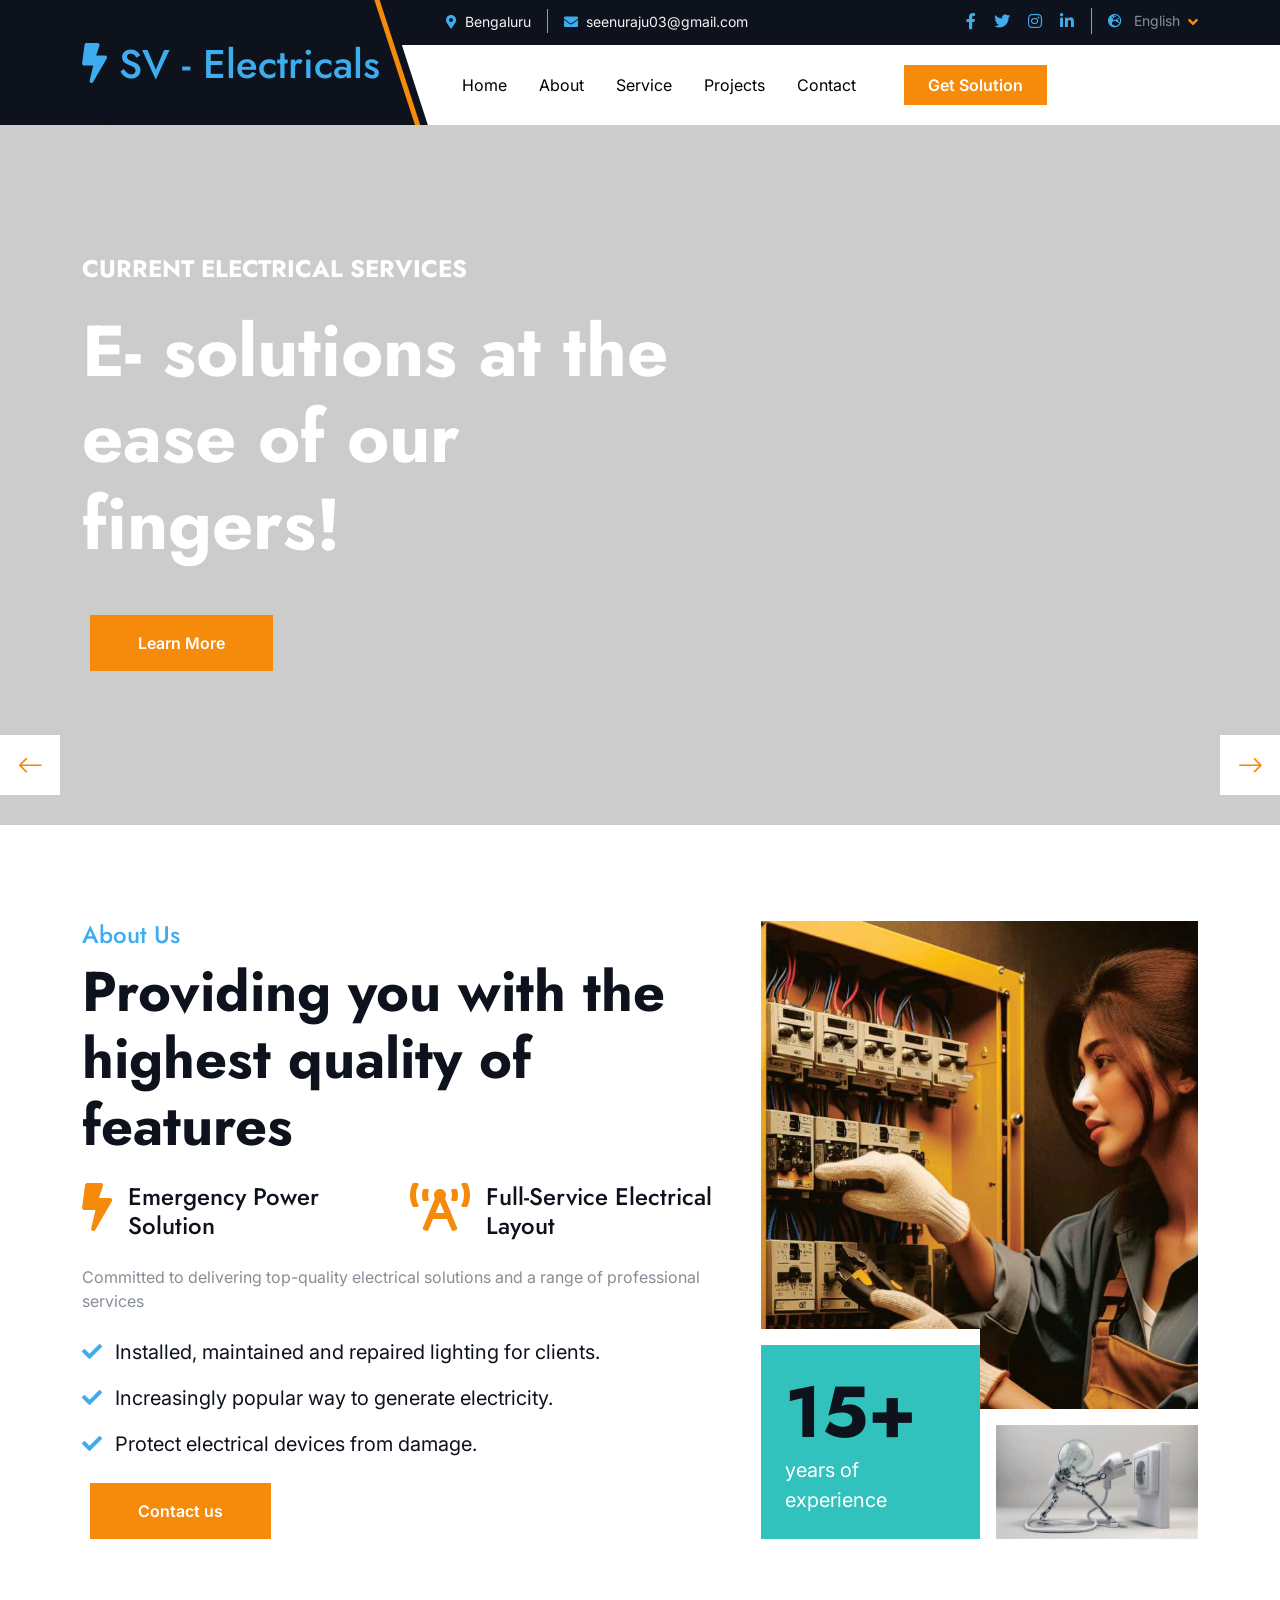
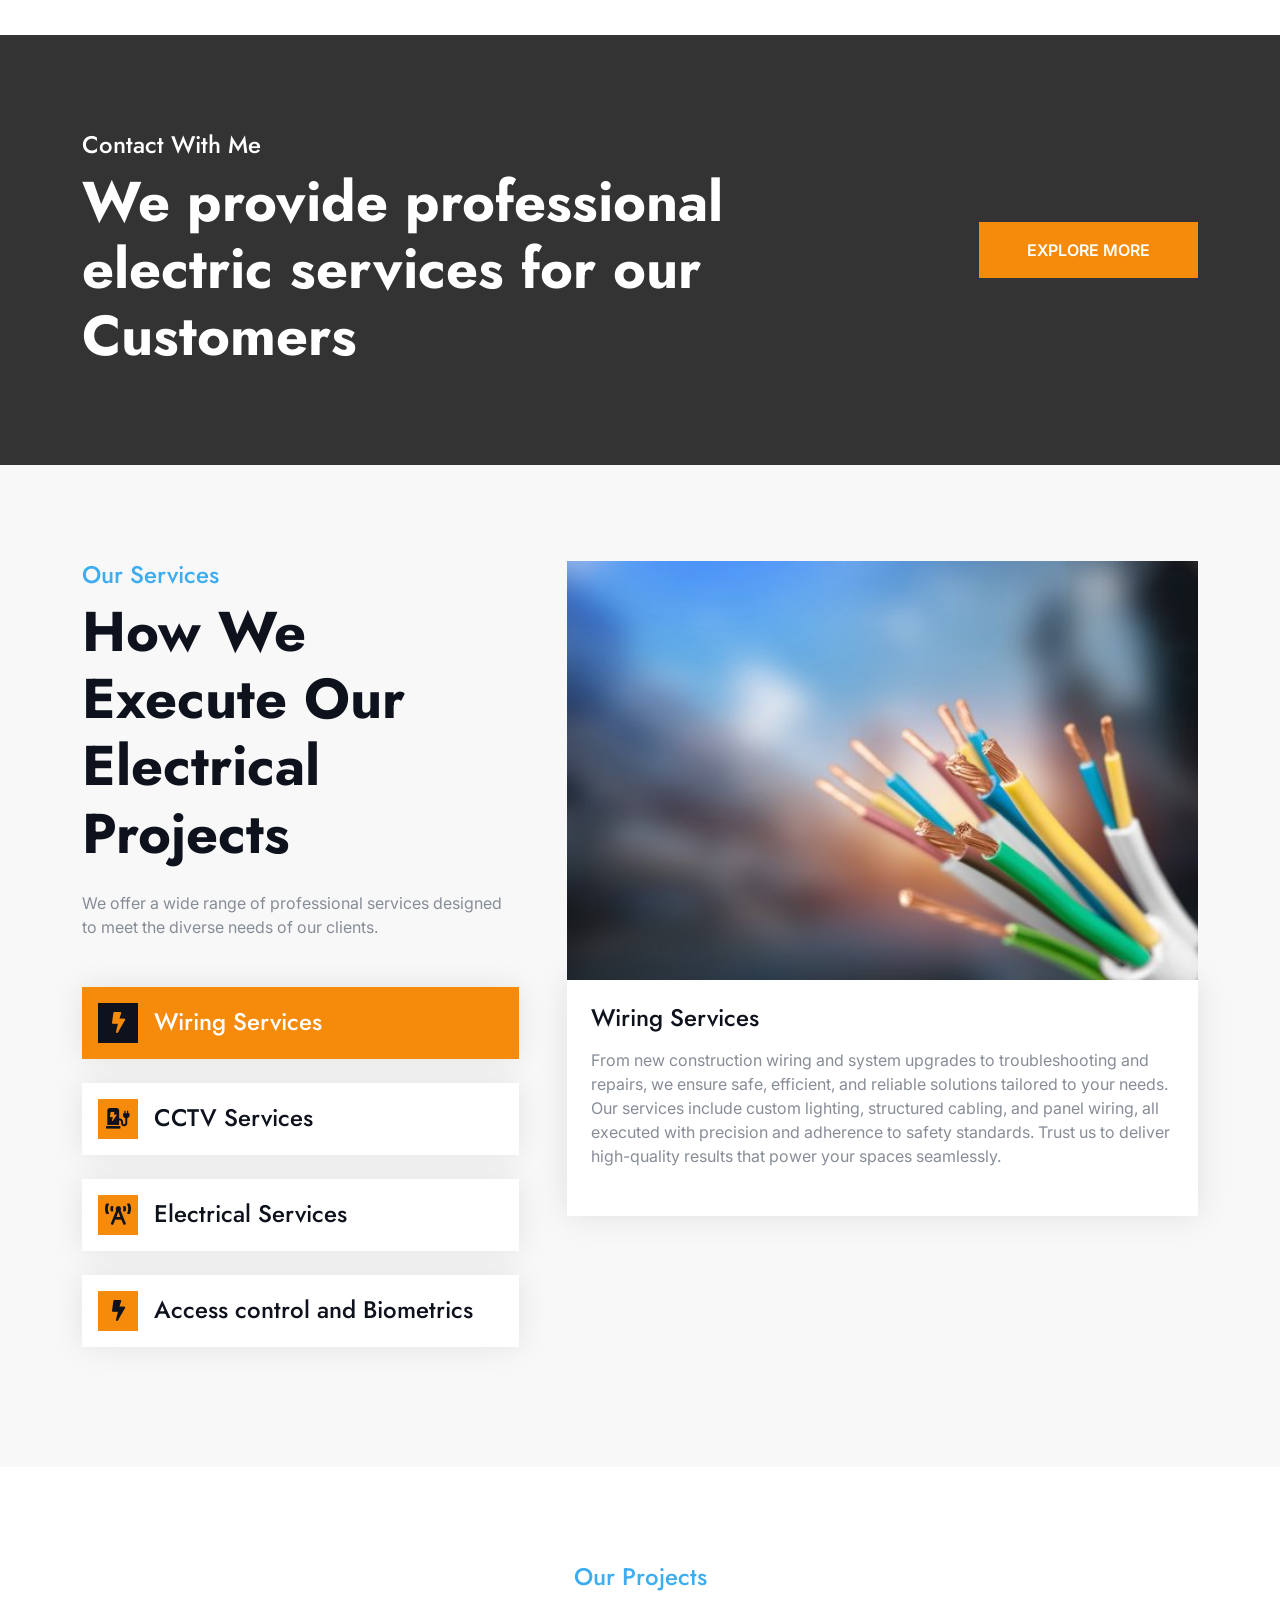
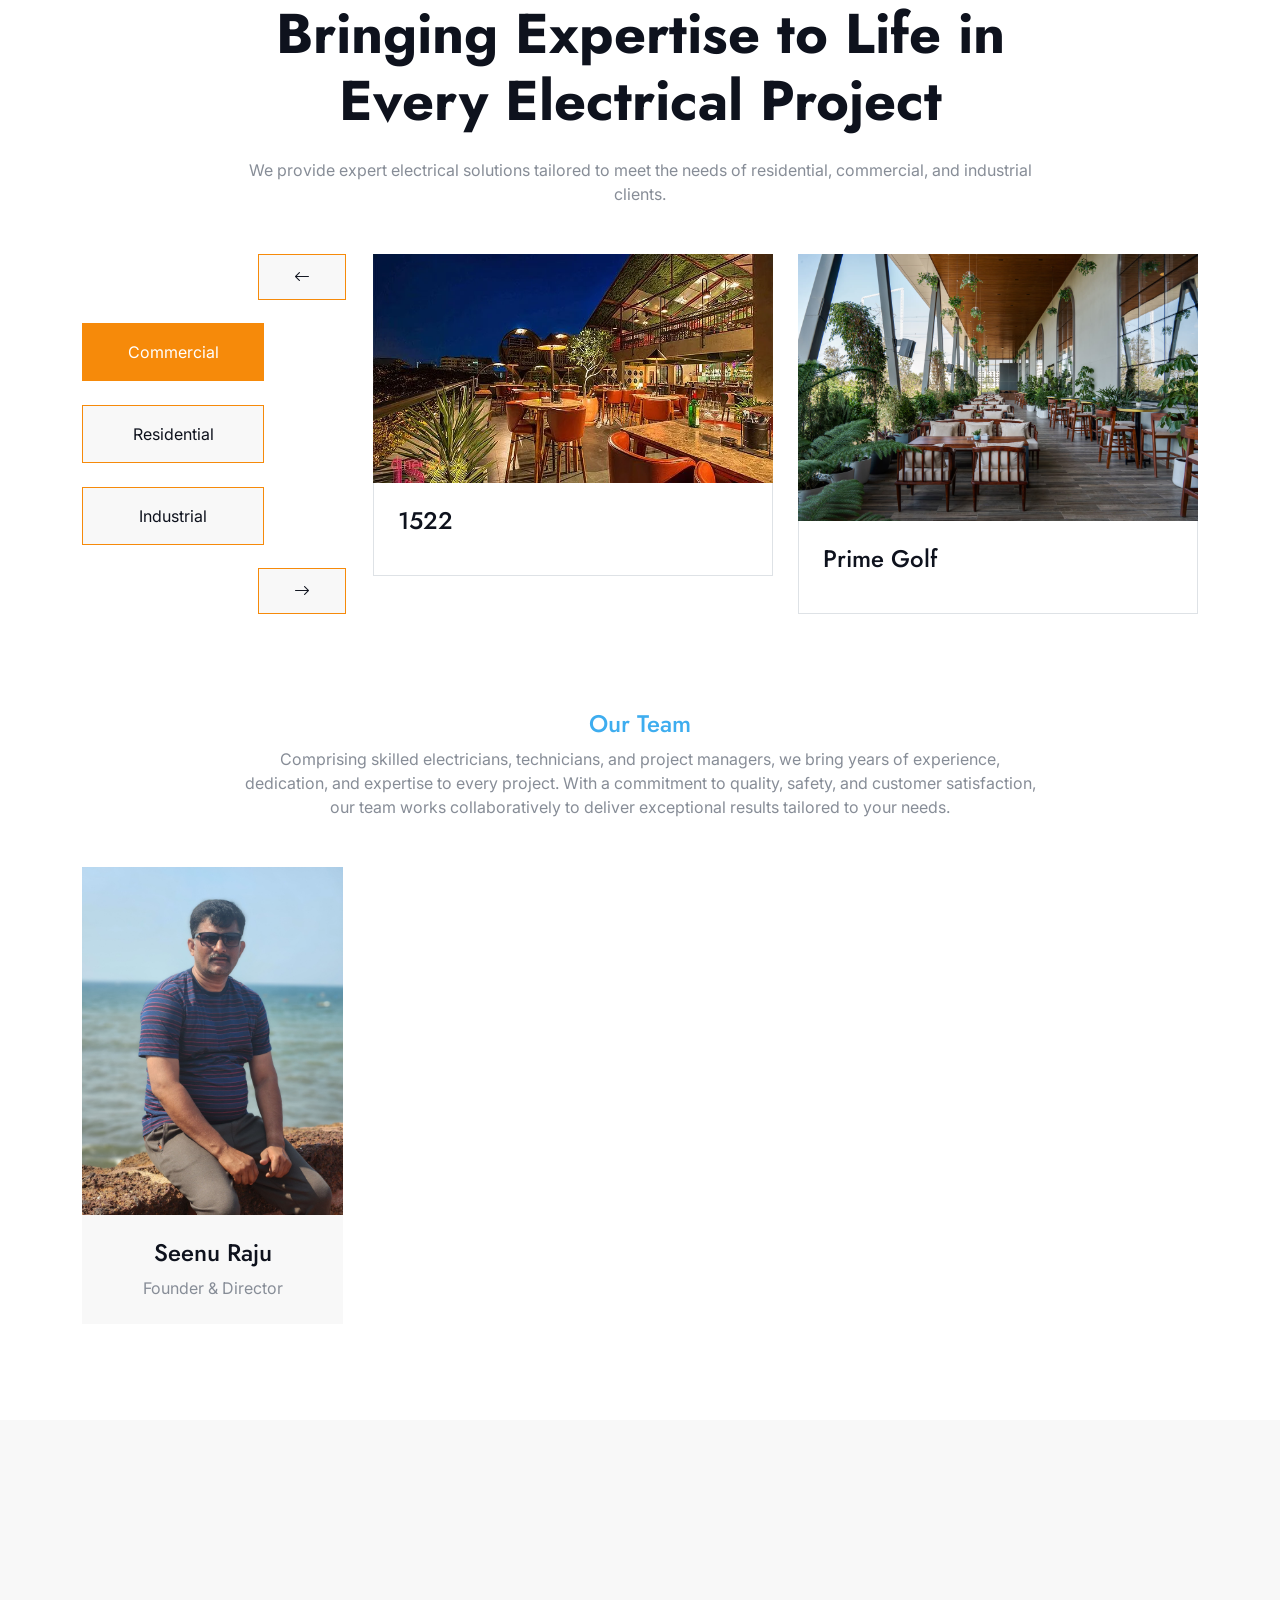
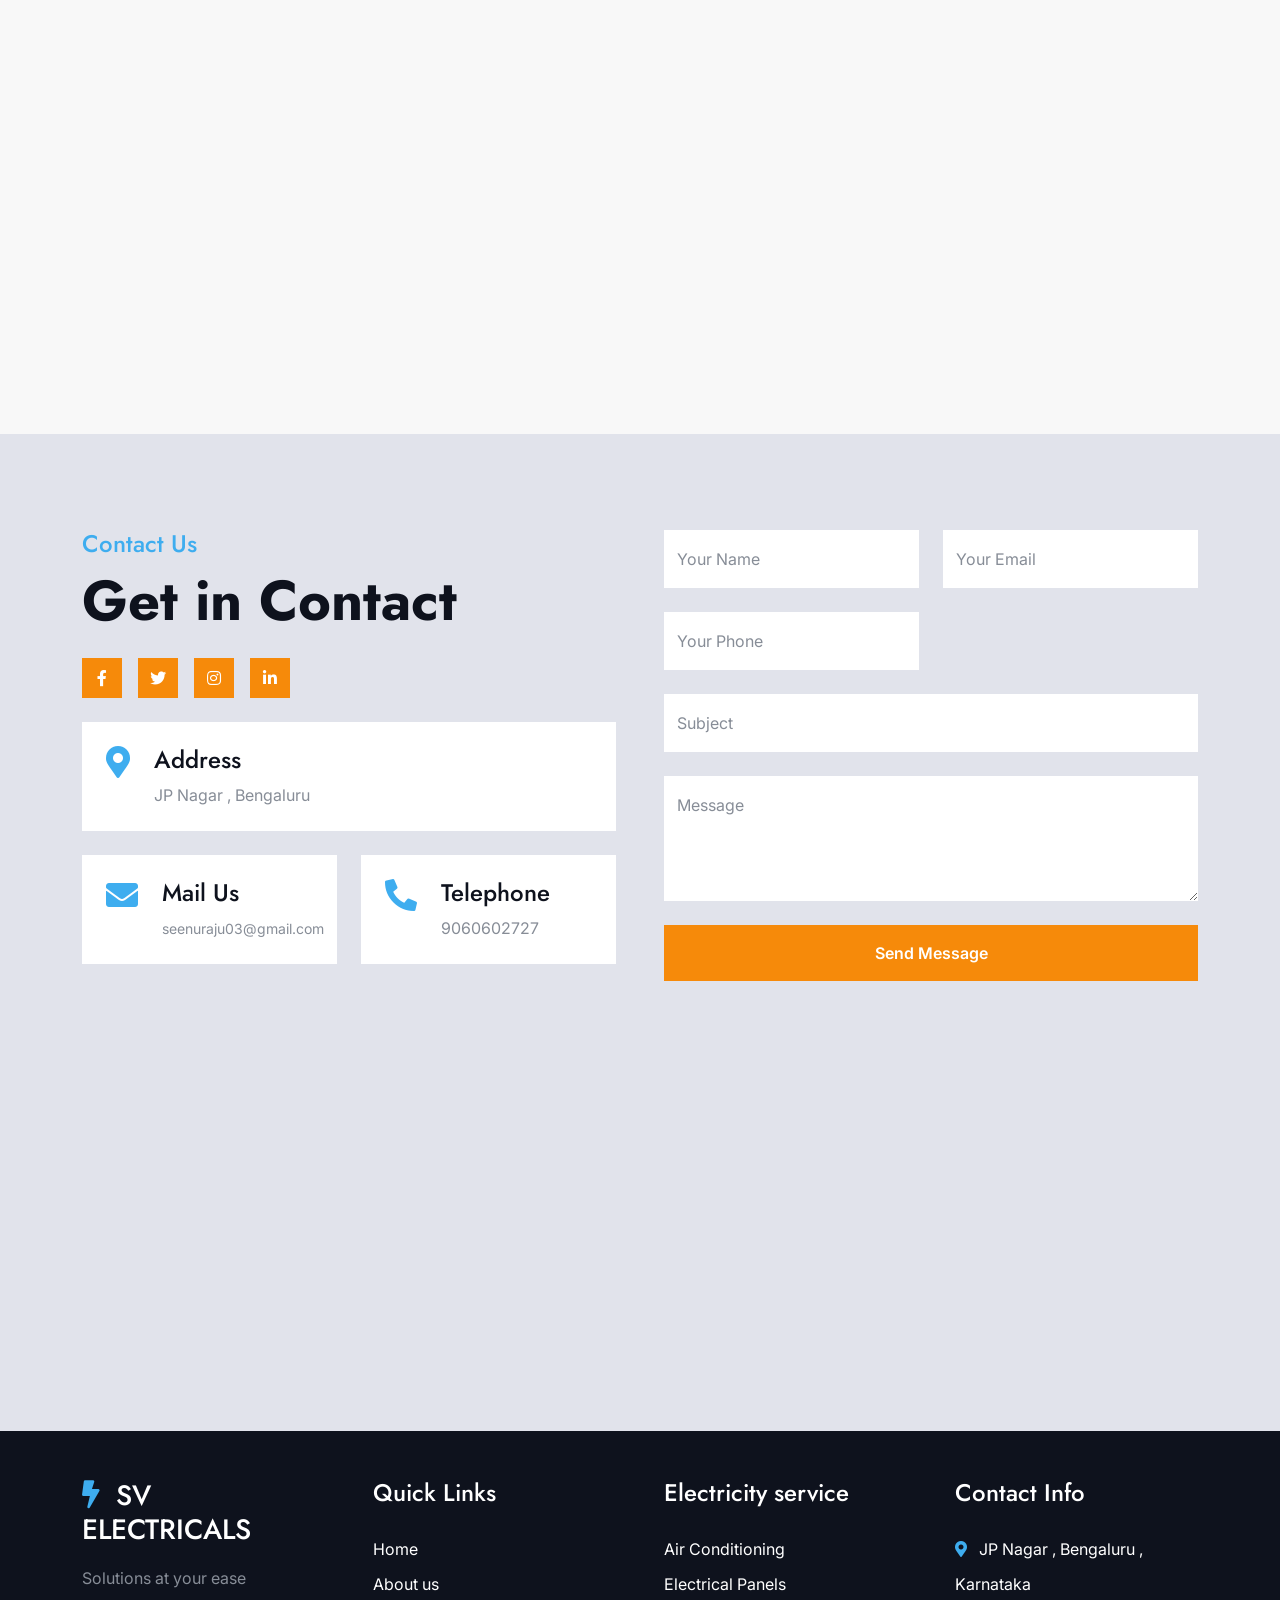
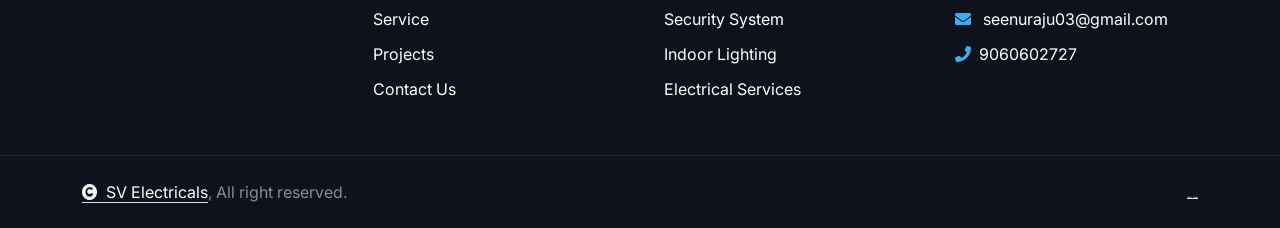
==== commit e8724c2f: "Update index.html" ====
--- a/index.html
+++ b/index.html
@@ -757,7 +757,8 @@
                                     </div>
                                     
                                     <div class="col-12">
-                                        <button class="btn btn-primary w-100 py-3">Send Message</button>
+                                        <button class="btn btn-primary w-100 py-3 pageclip-form__submit" type="submit">Send Message</button>
+                                        
                                     </div>
                                 </div>
                             </form>
@@ -855,4 +856,4 @@
         <script src="js/main.js"></script>
     </body>
 
-</html>+</html>
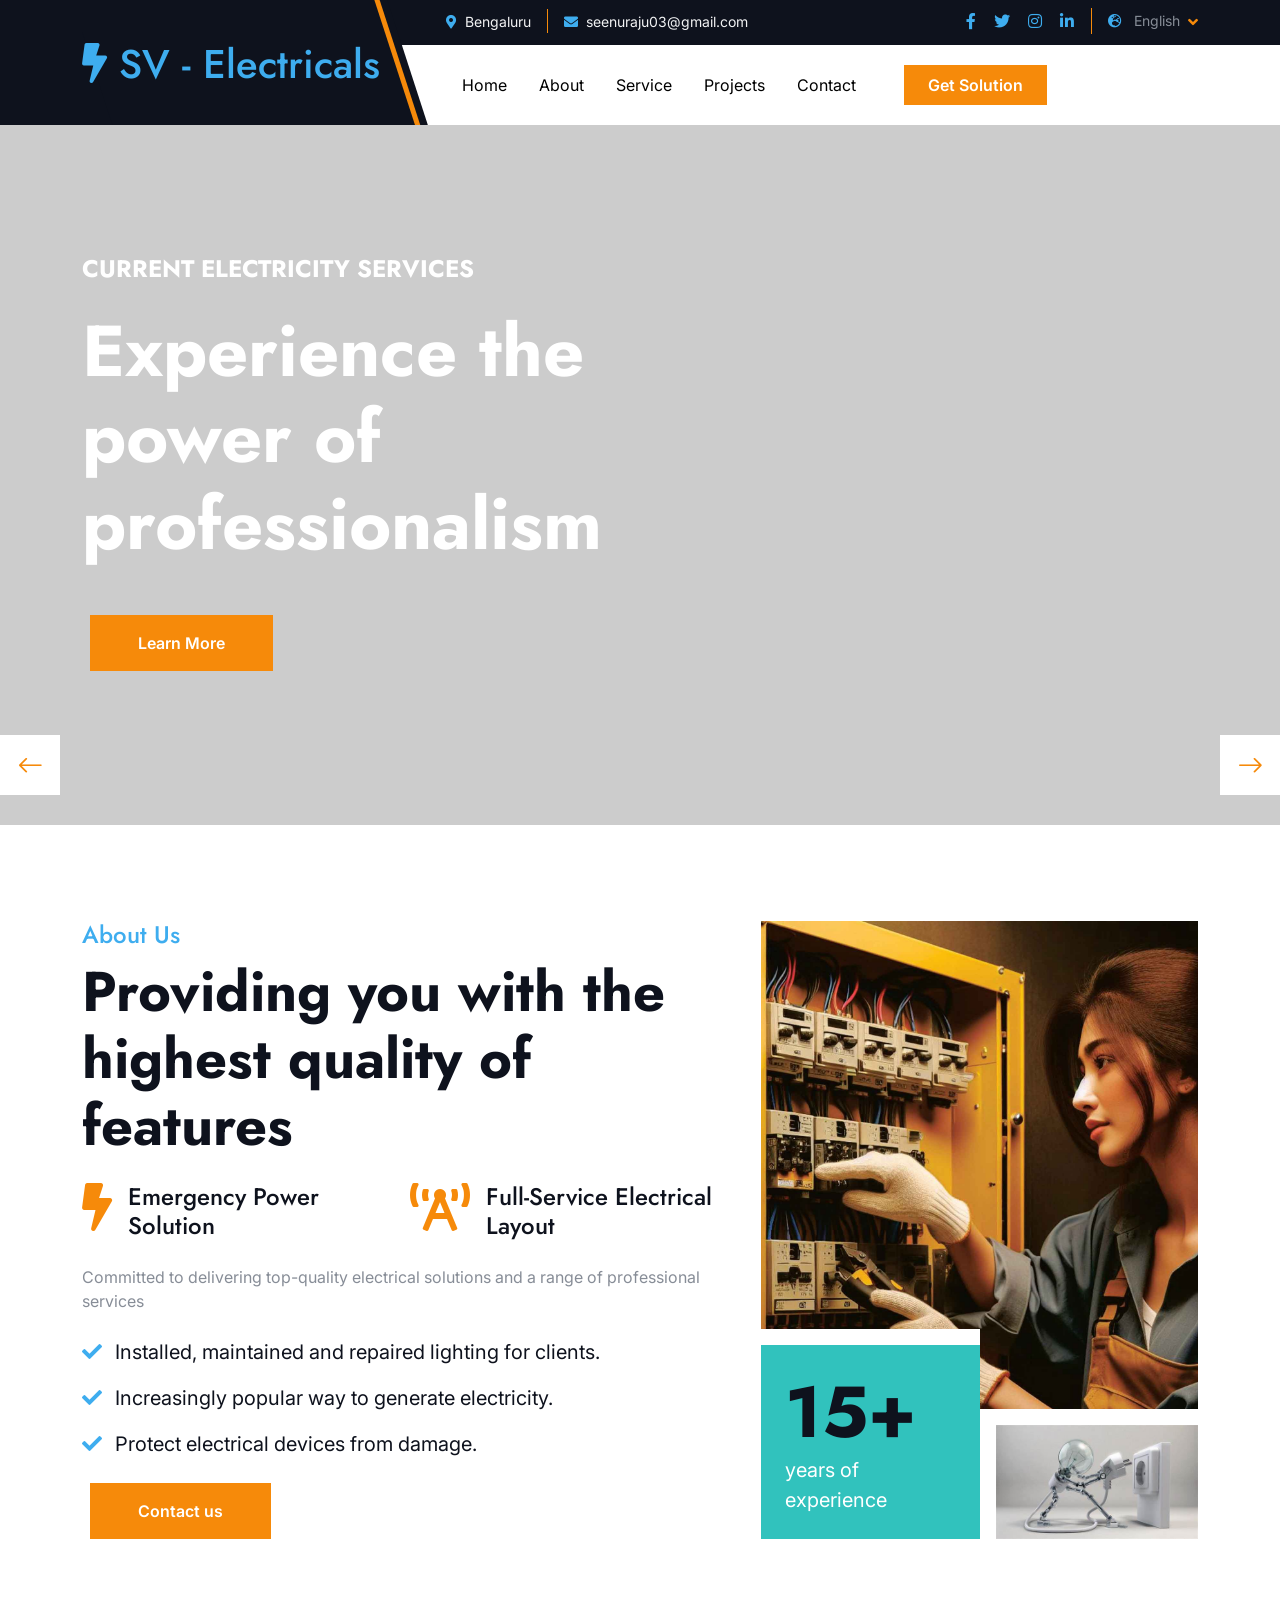
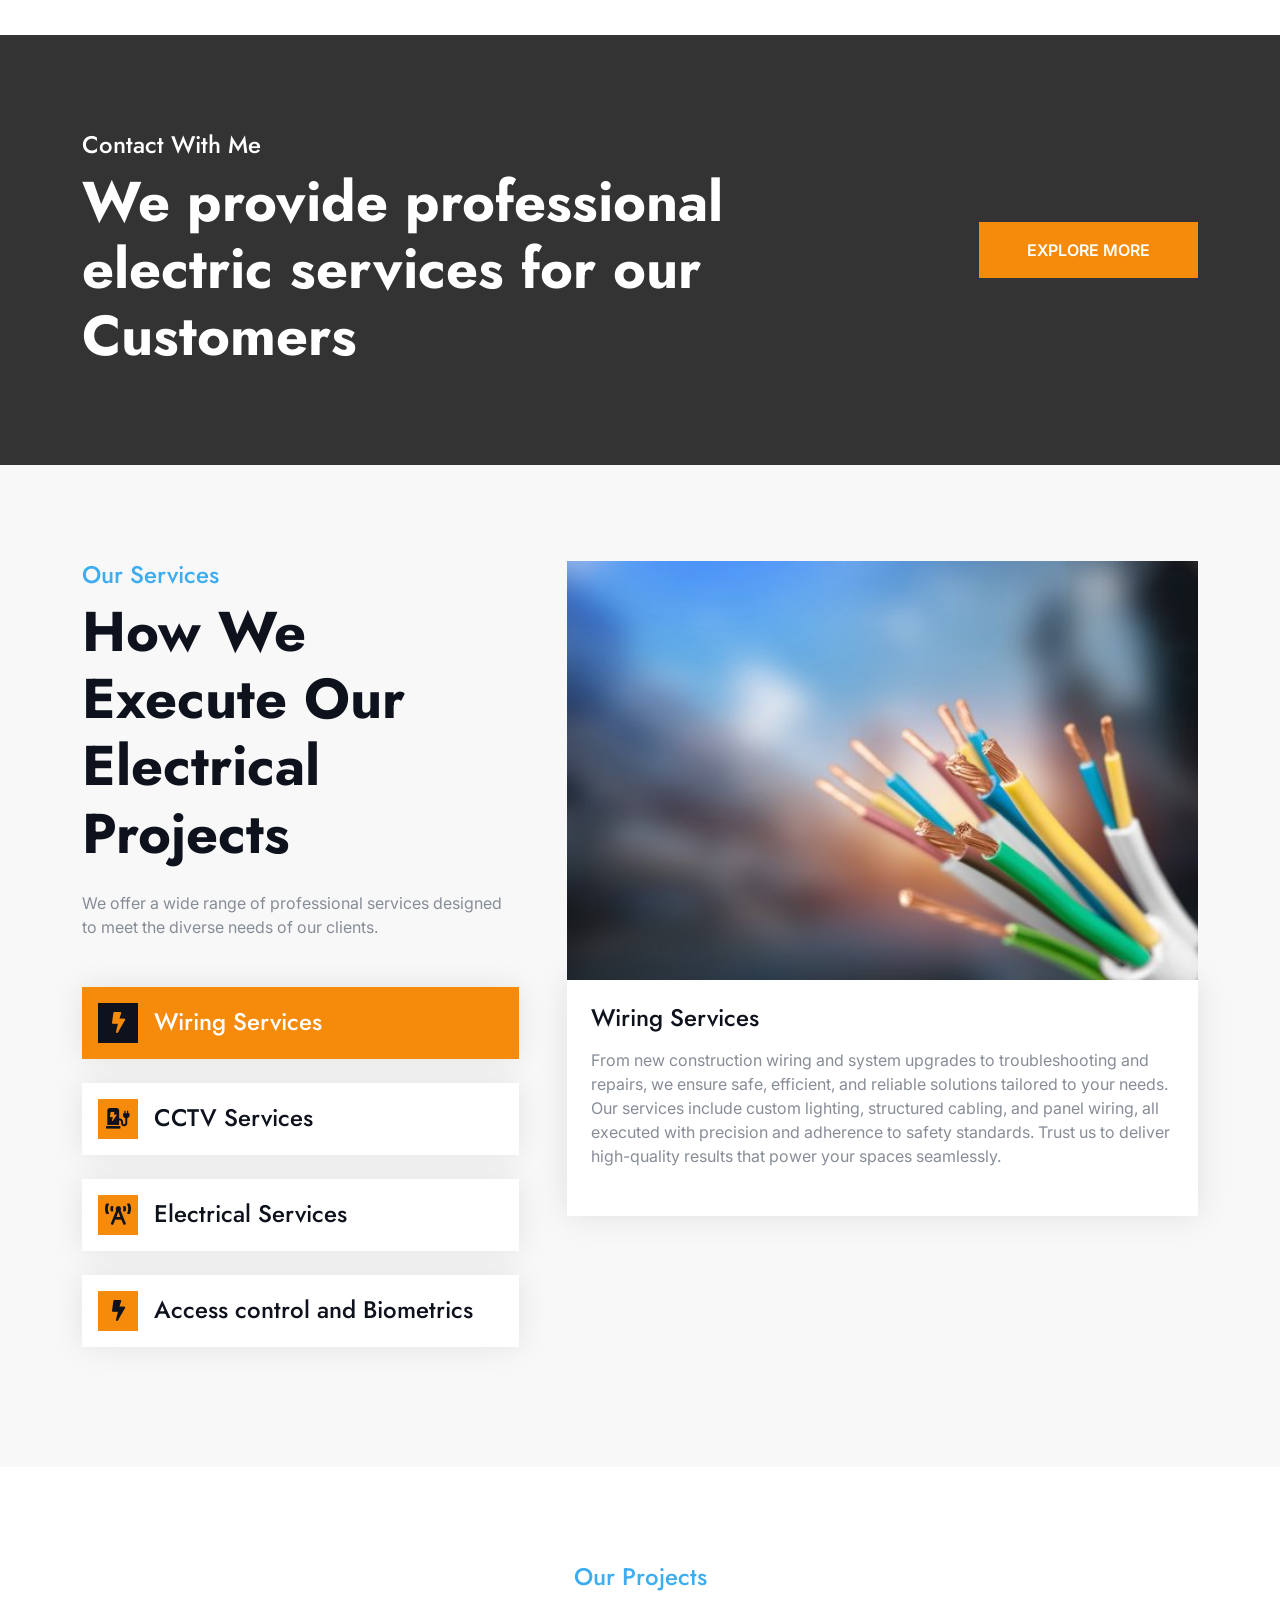
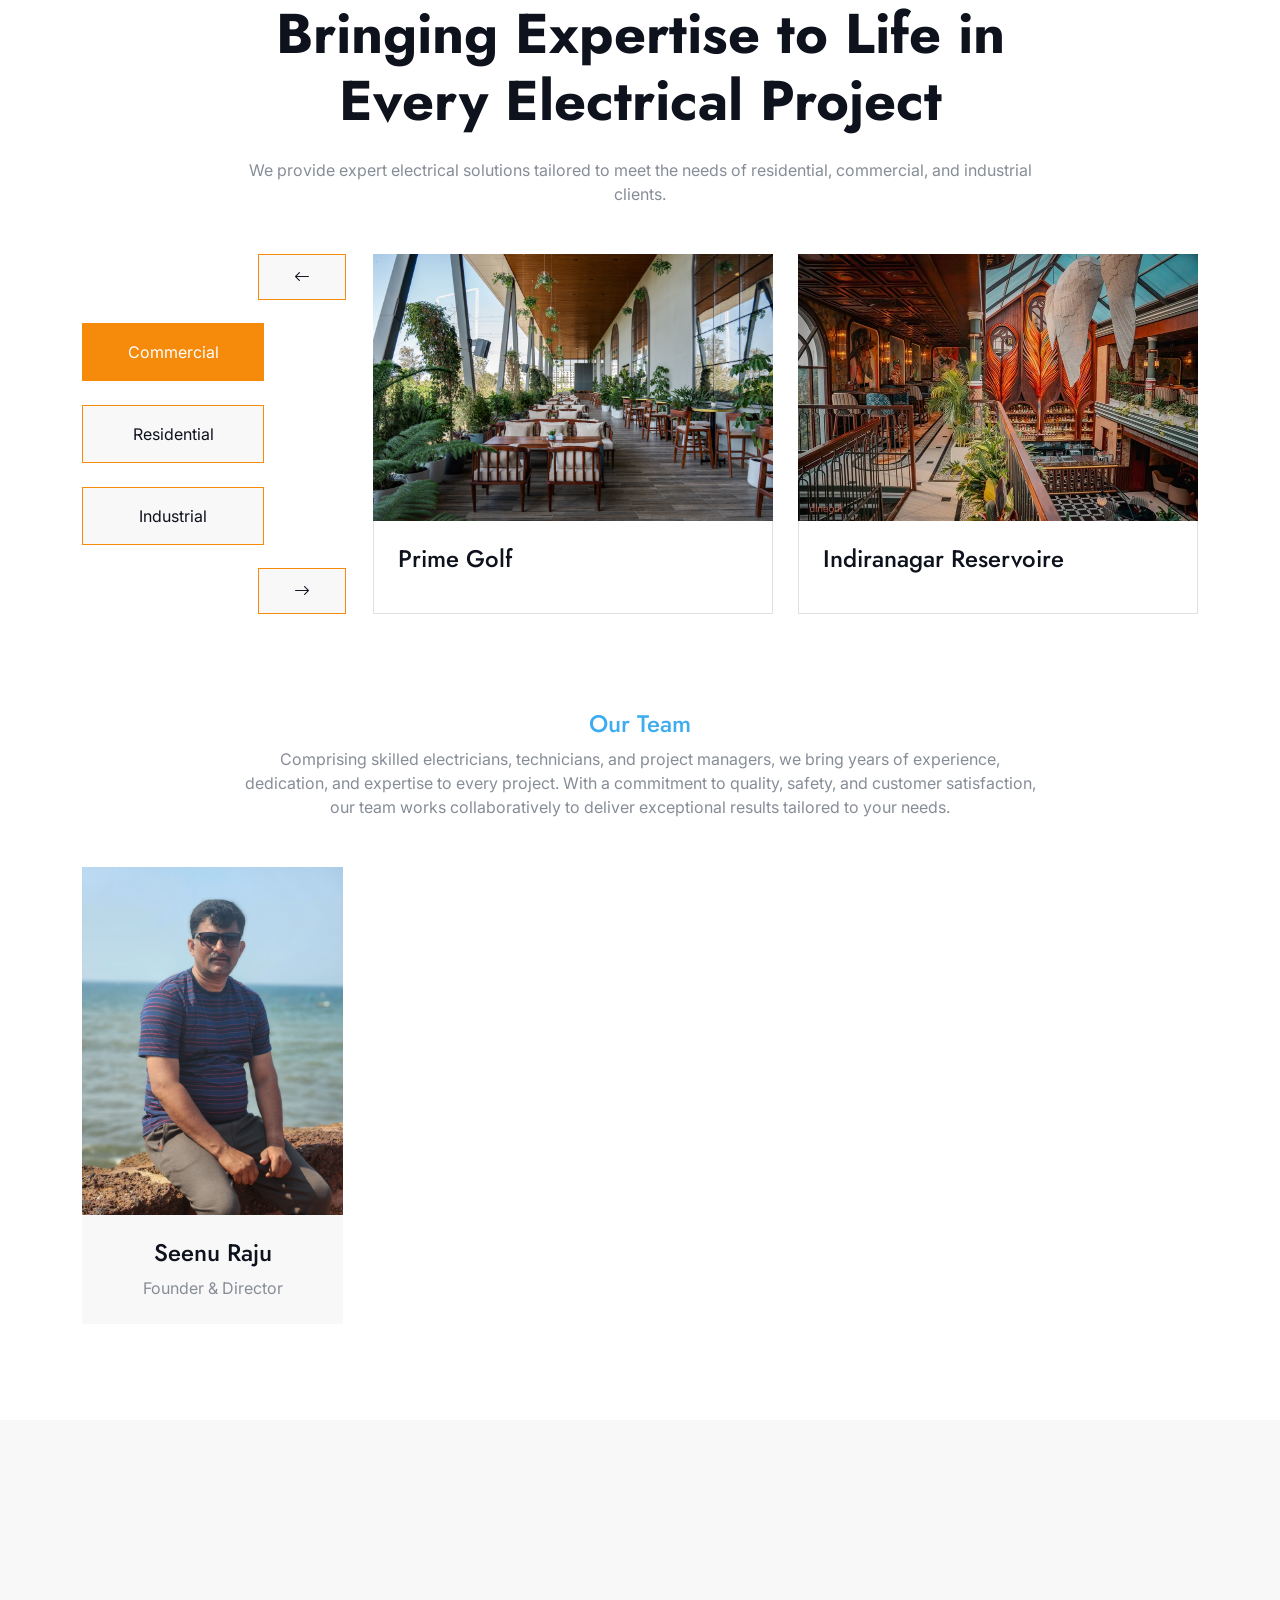
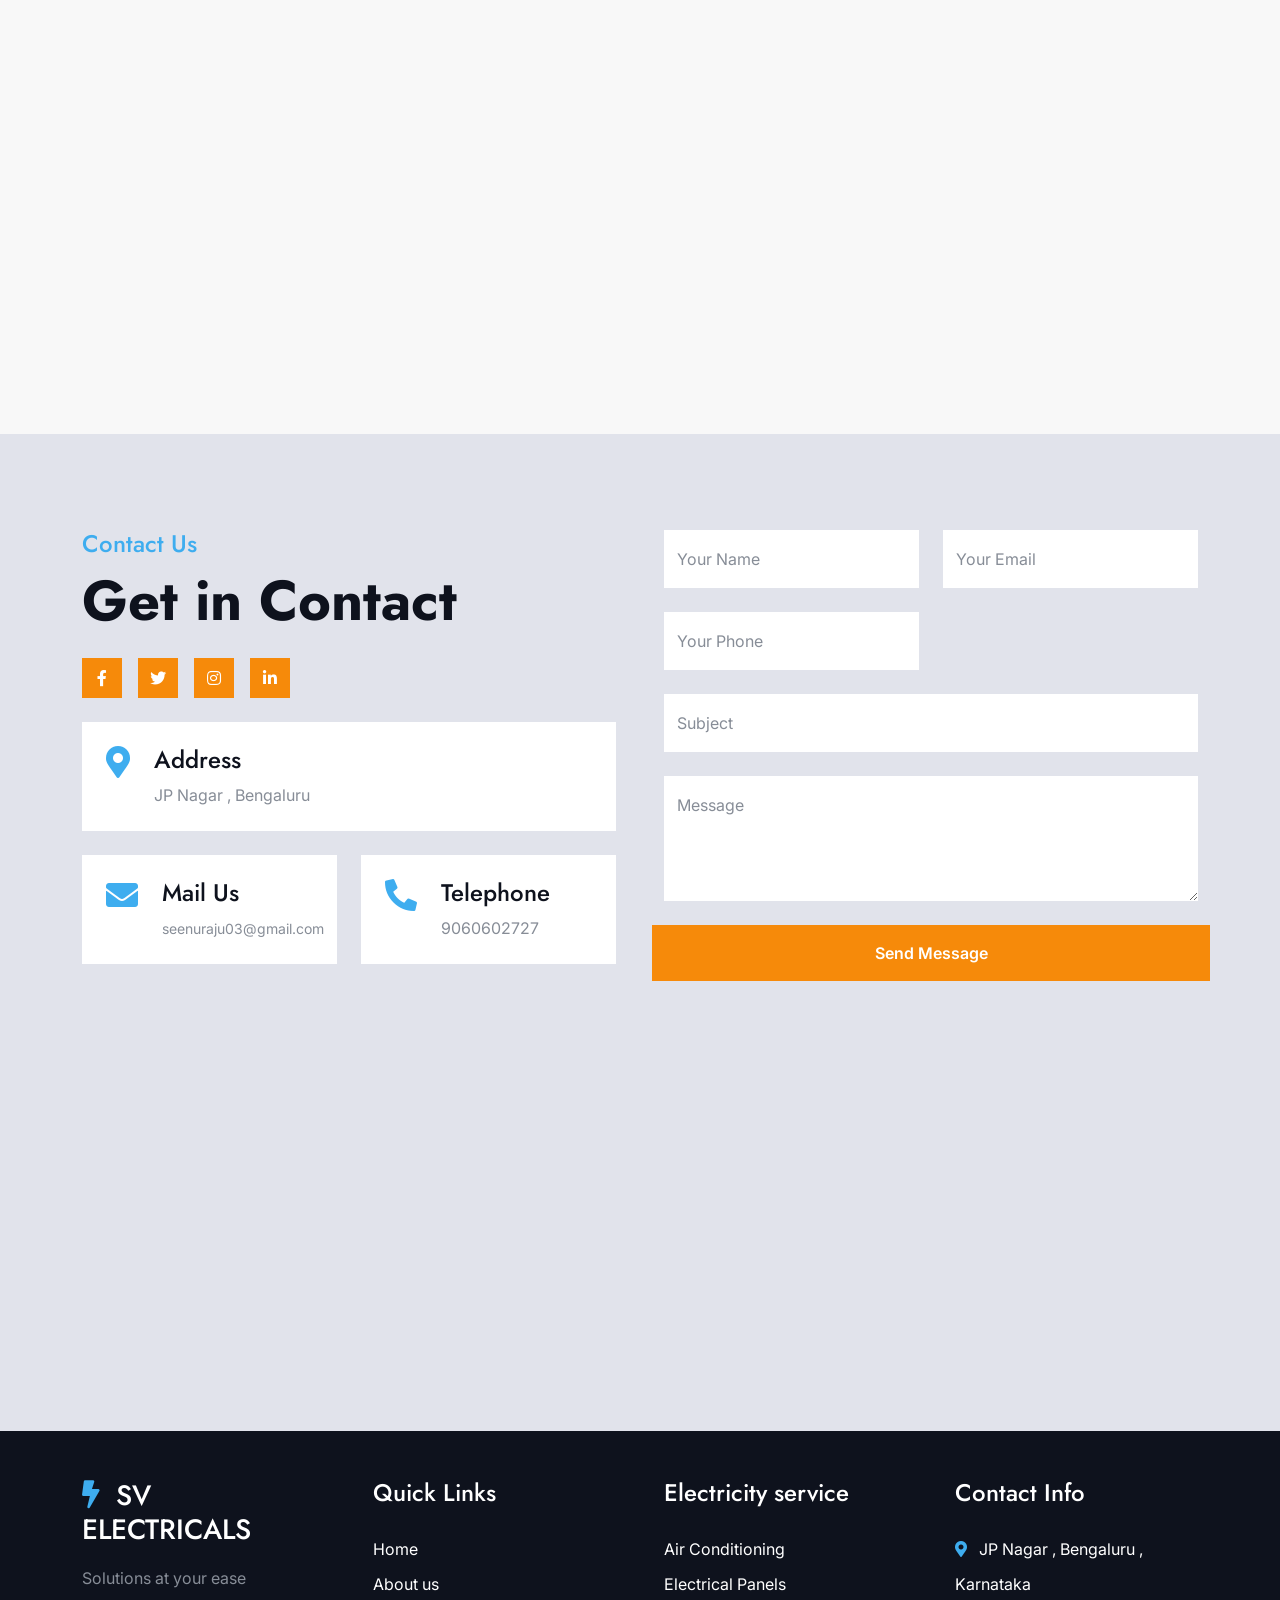
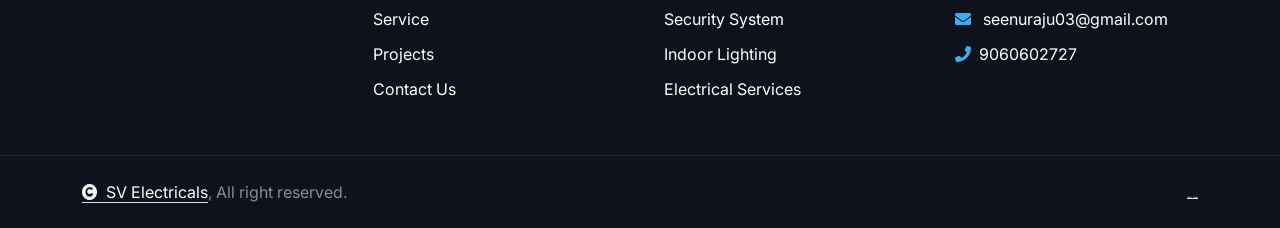
==== commit 8cbb7a05: "pgclp" ====
--- a/index.html
+++ b/index.html
@@ -756,10 +756,9 @@
                                         </div>
                                     </div>
                                     
-                                    <div class="col-12">
+                                    <!-- <div class="col-12"> -->
                                         <button class="btn btn-primary w-100 py-3 pageclip-form__submit" type="submit">Send Message</button>
-                                        
-                                    </div>
+                                    <!-- </div> -->
                                 </div>
                             </form>
                         </div>
@@ -856,4 +855,4 @@
         <script src="js/main.js"></script>
     </body>
 
-</html>
+</html>
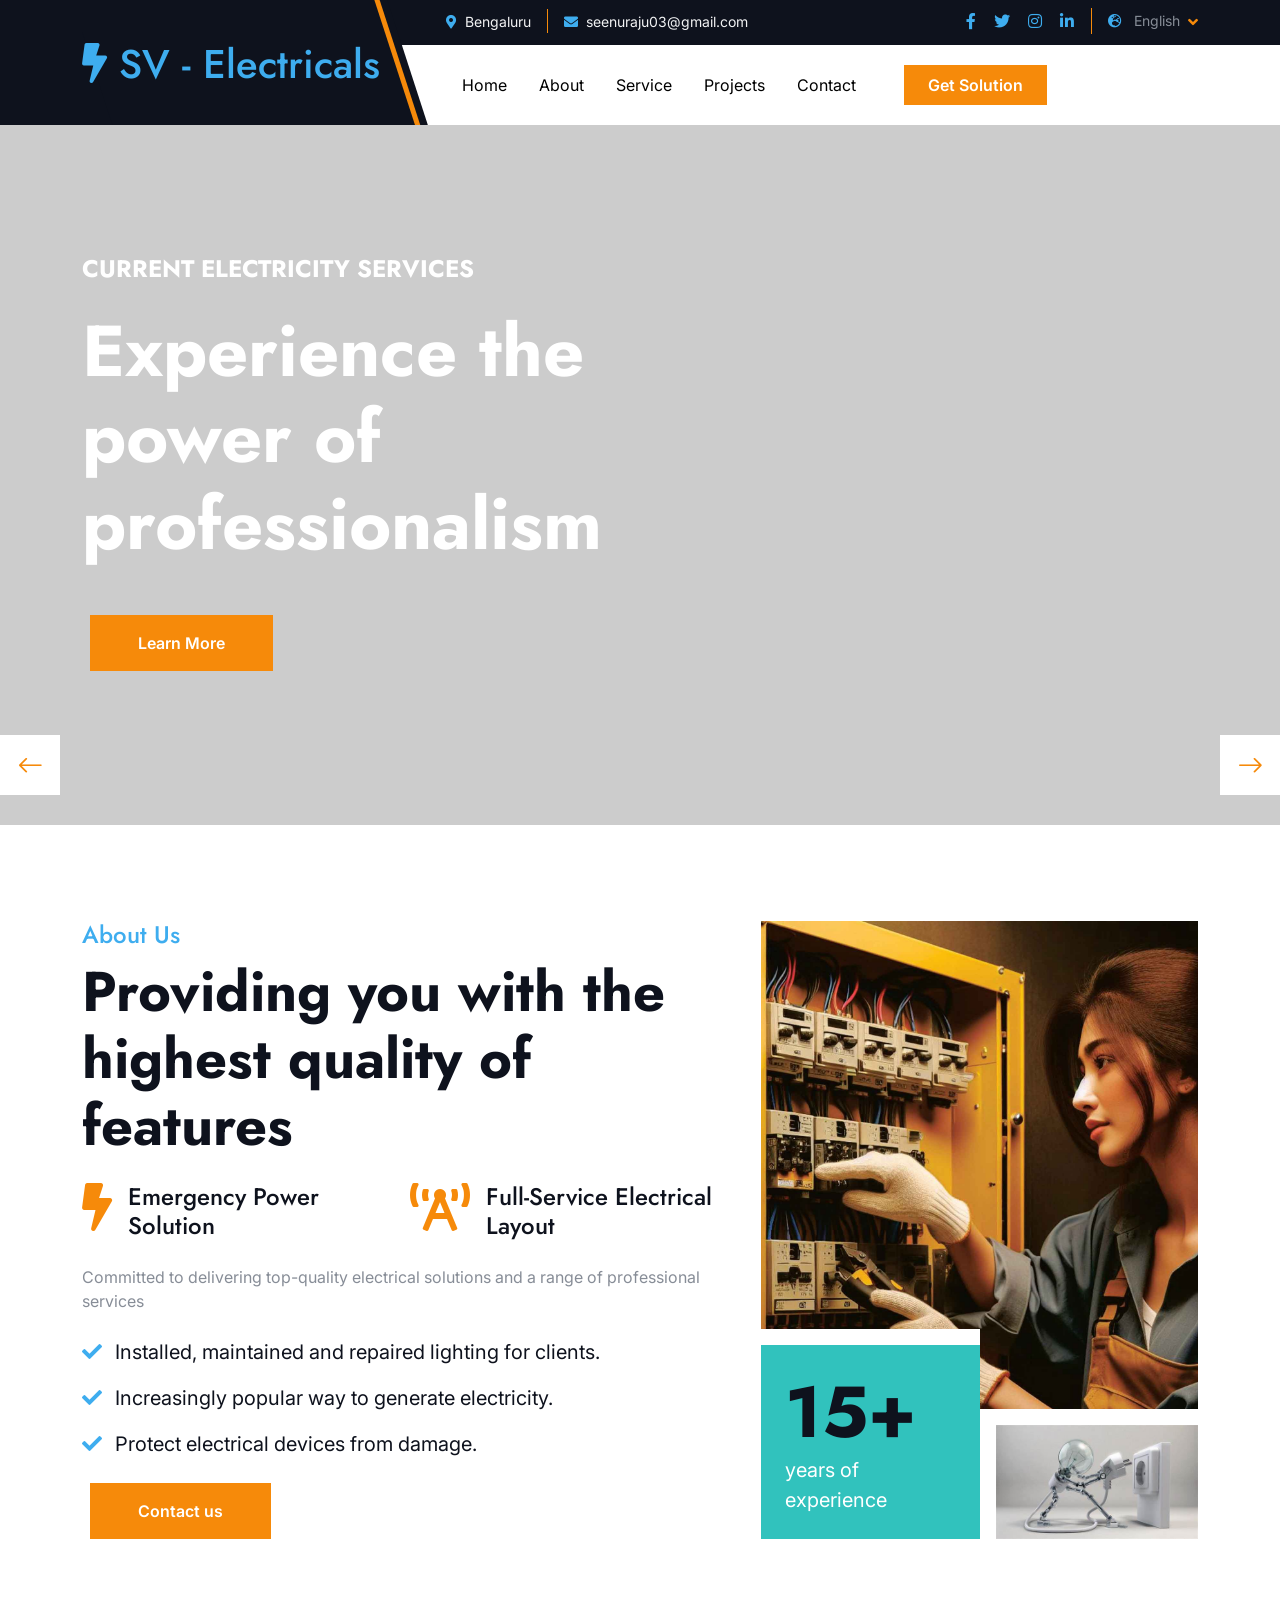
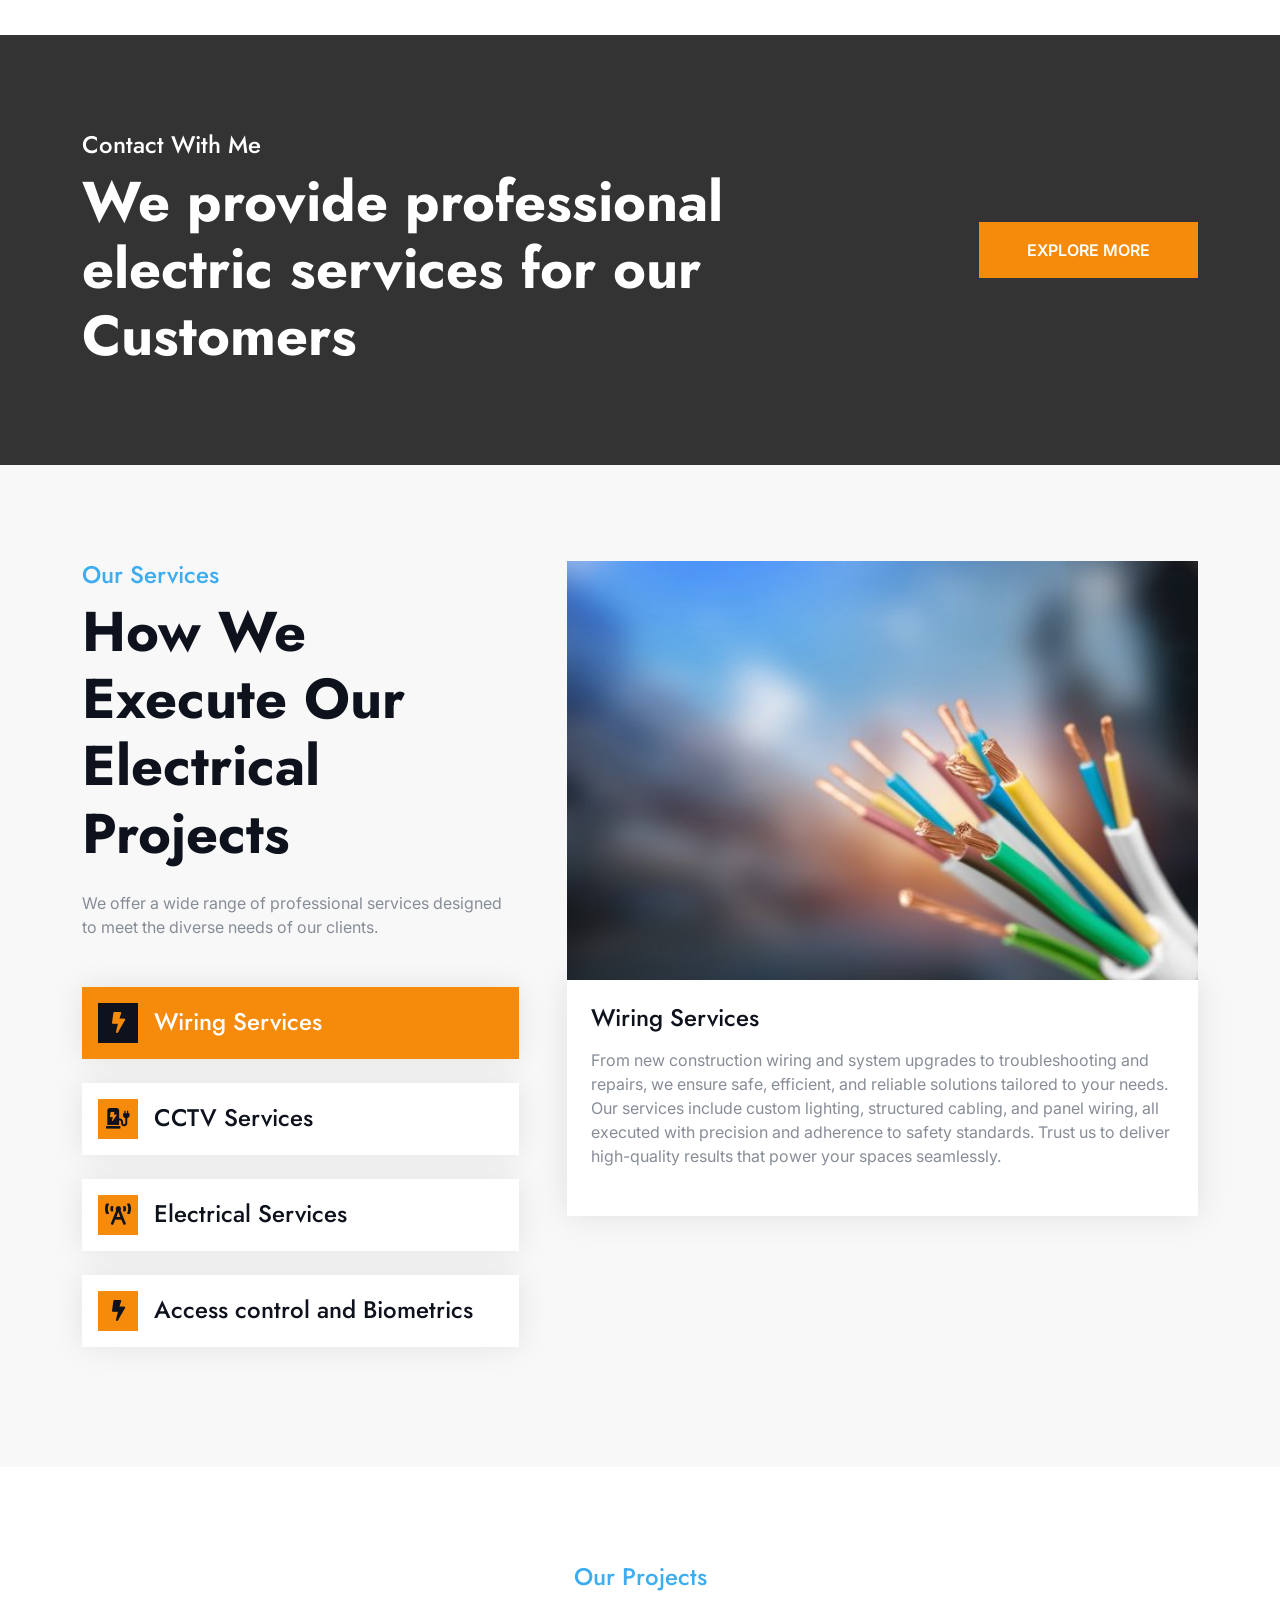
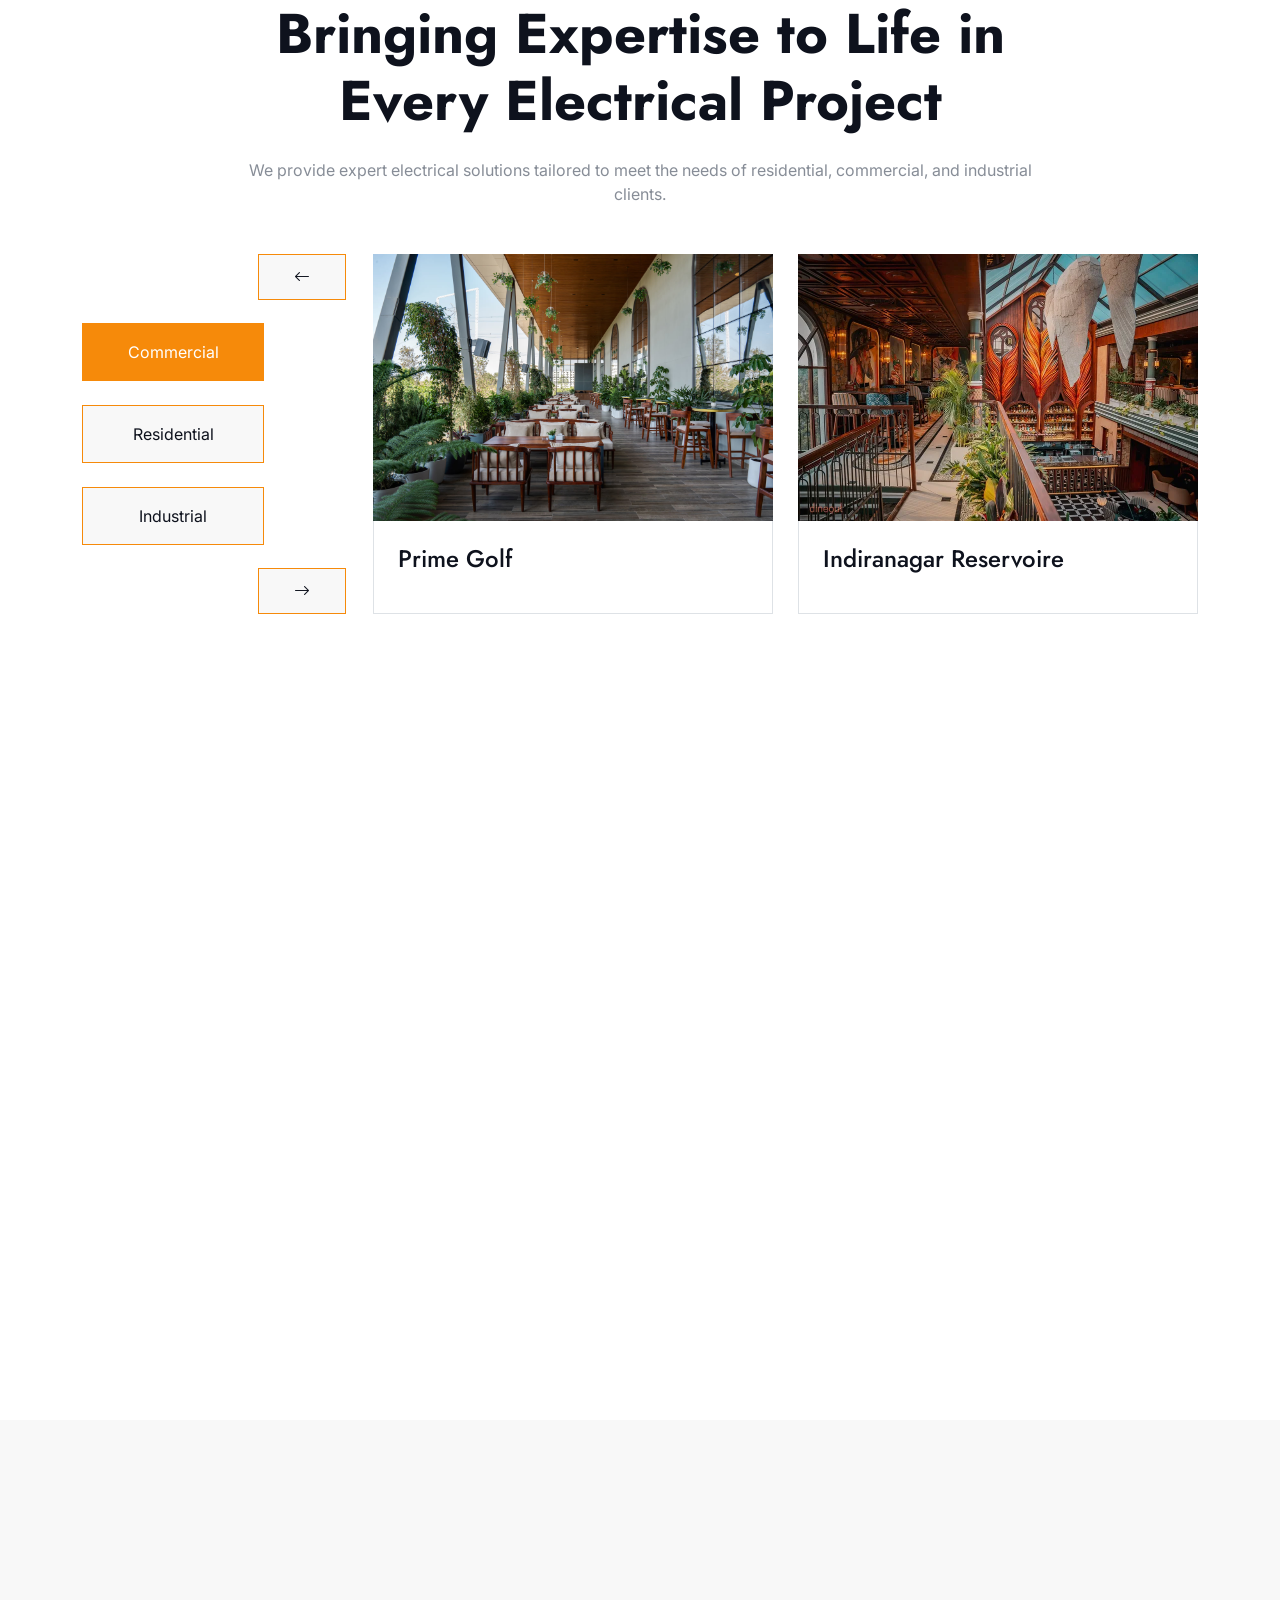
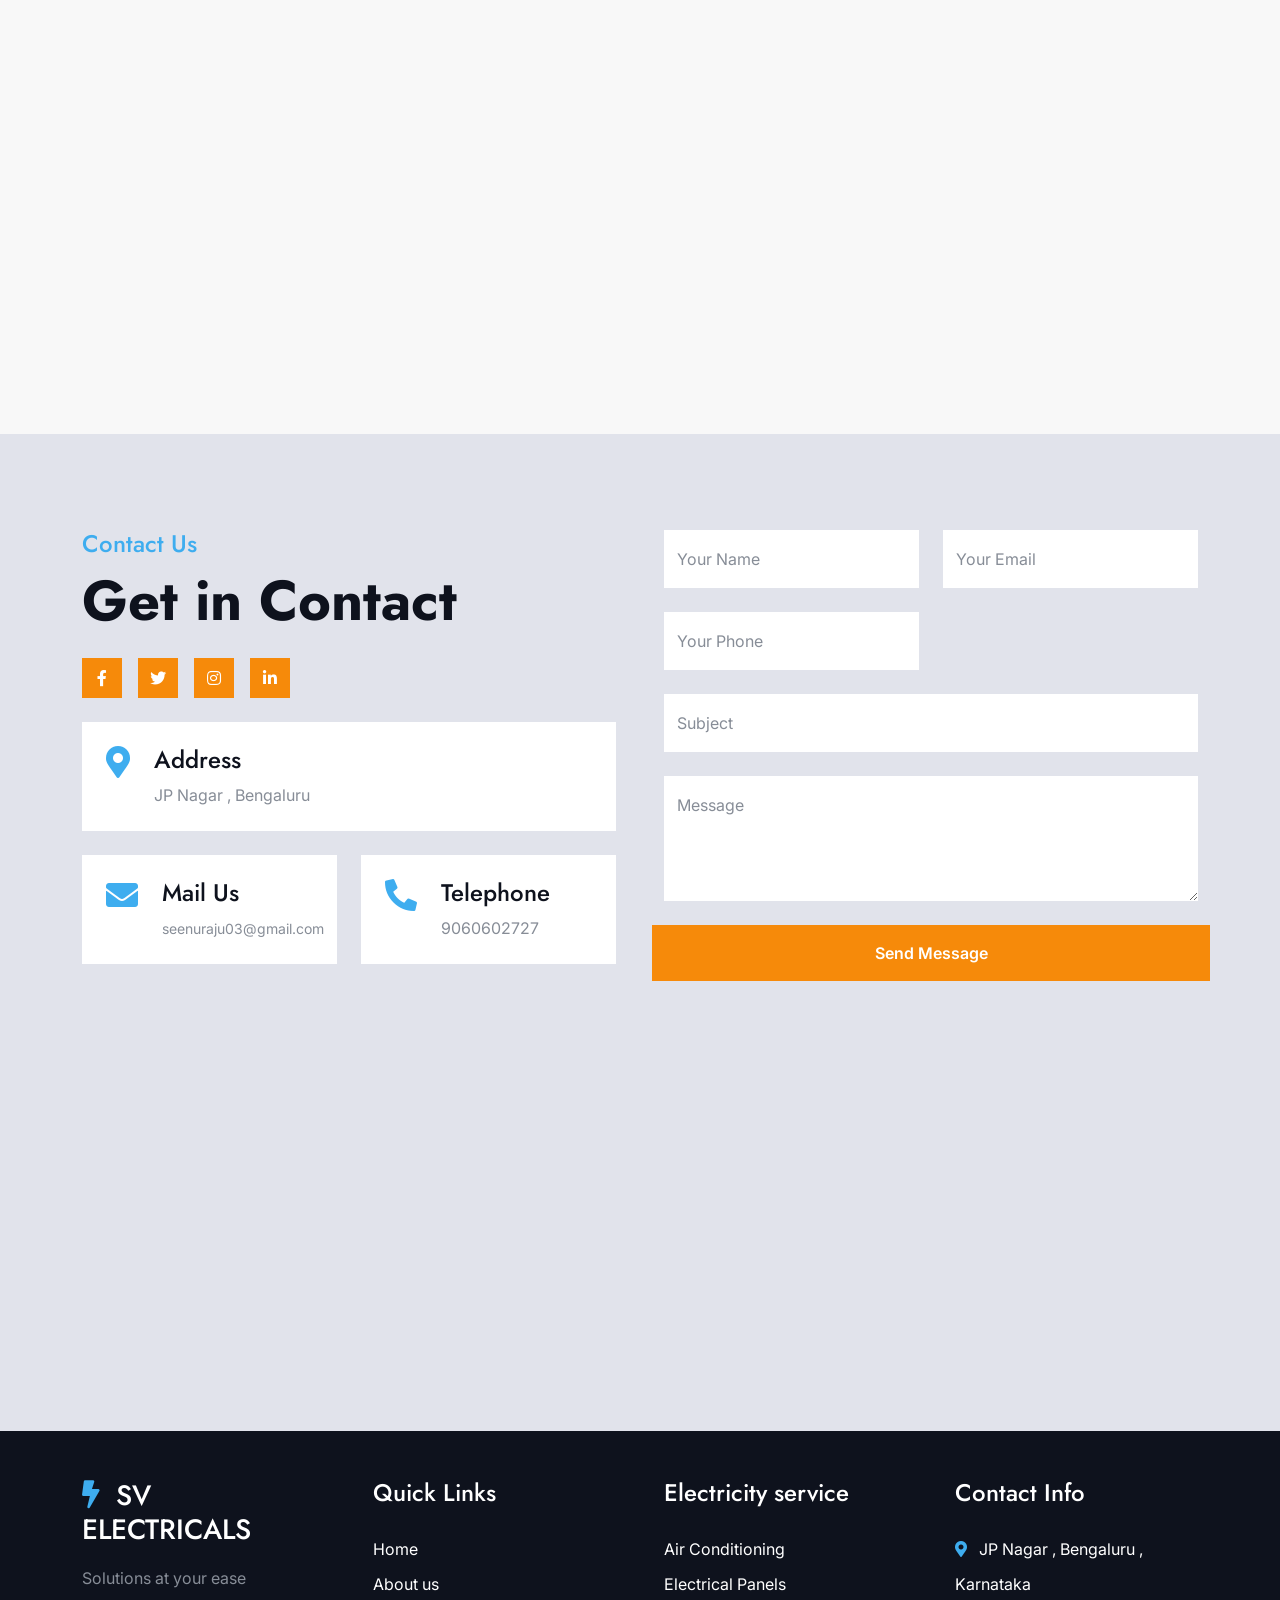
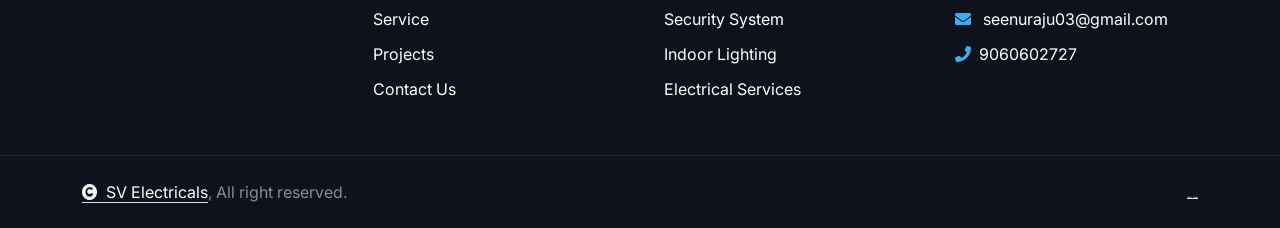
==== commit eefc0654: "Merge branch 'main' of https://github.com/Cherry6272/SVProject" ====
--- a/index.html
+++ b/index.html
@@ -855,4 +855,4 @@
         <script src="js/main.js"></script>
     </body>
 
-</html>+</html>
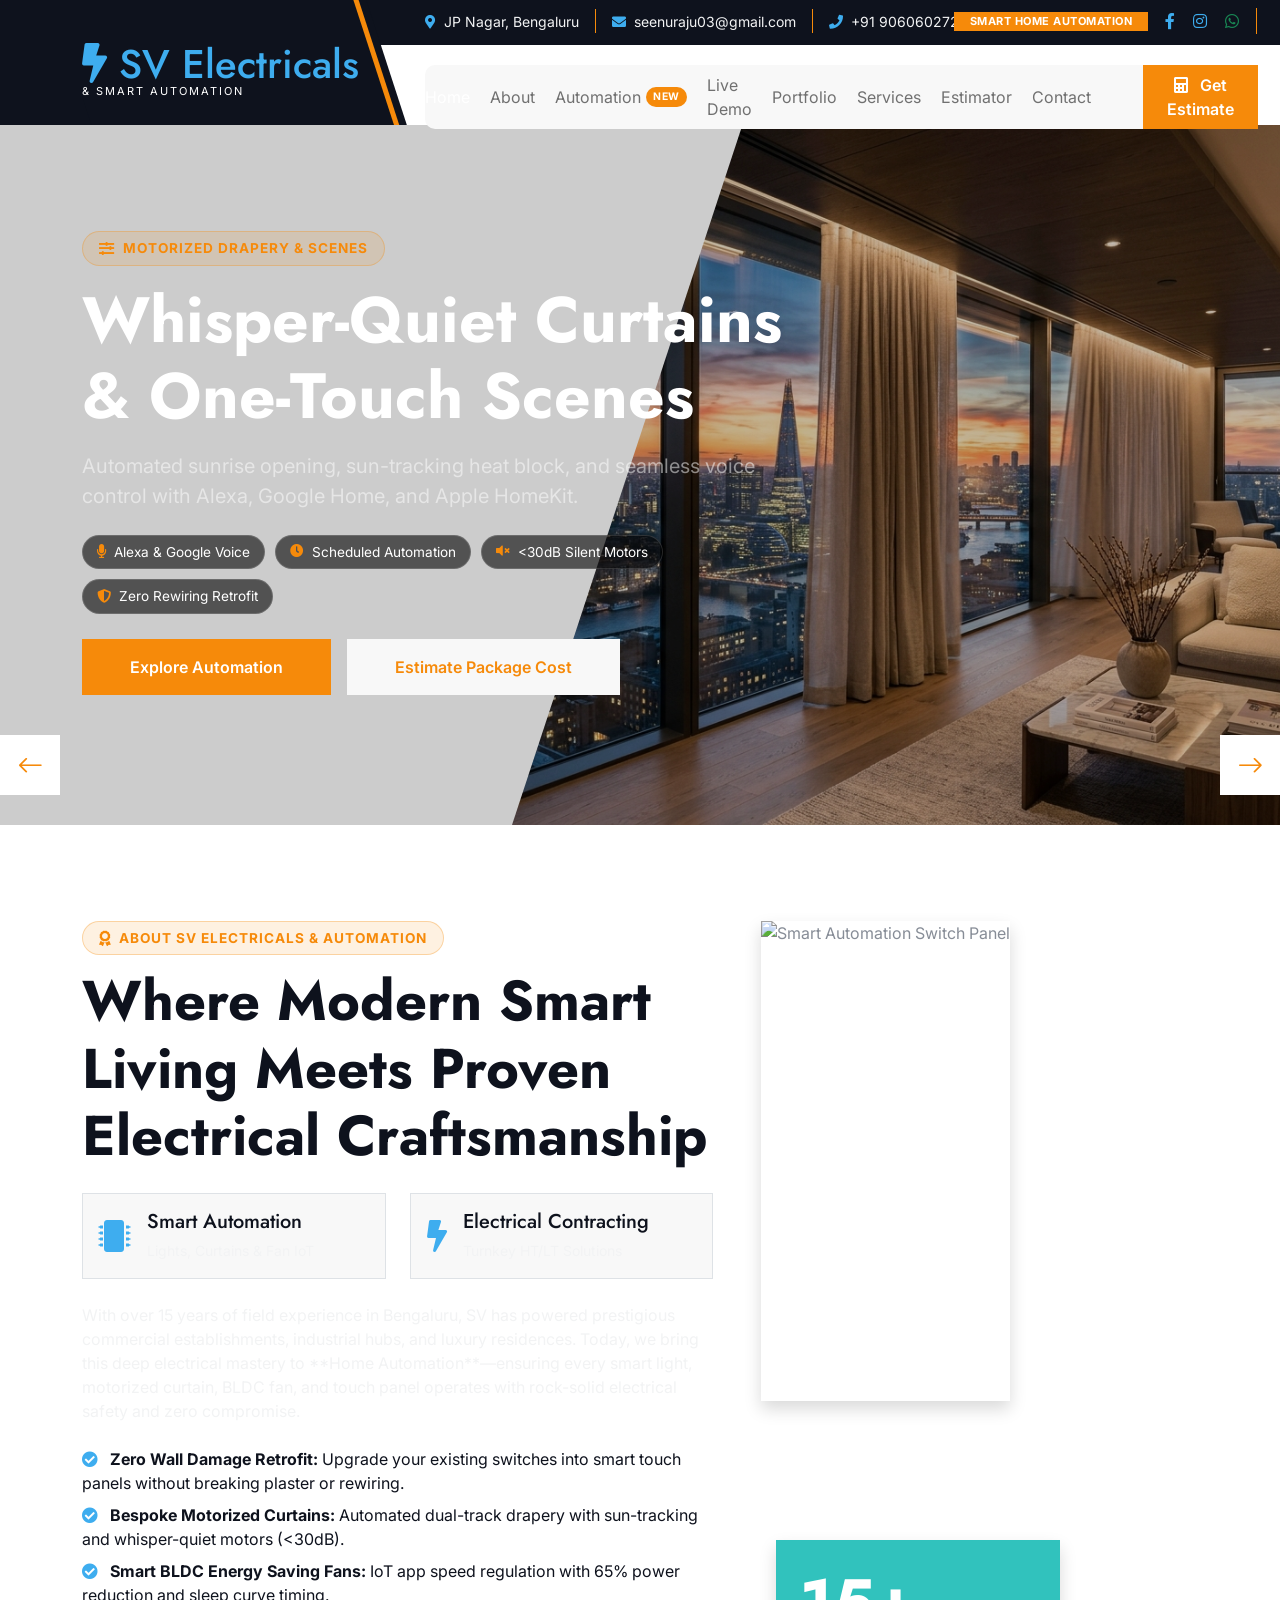
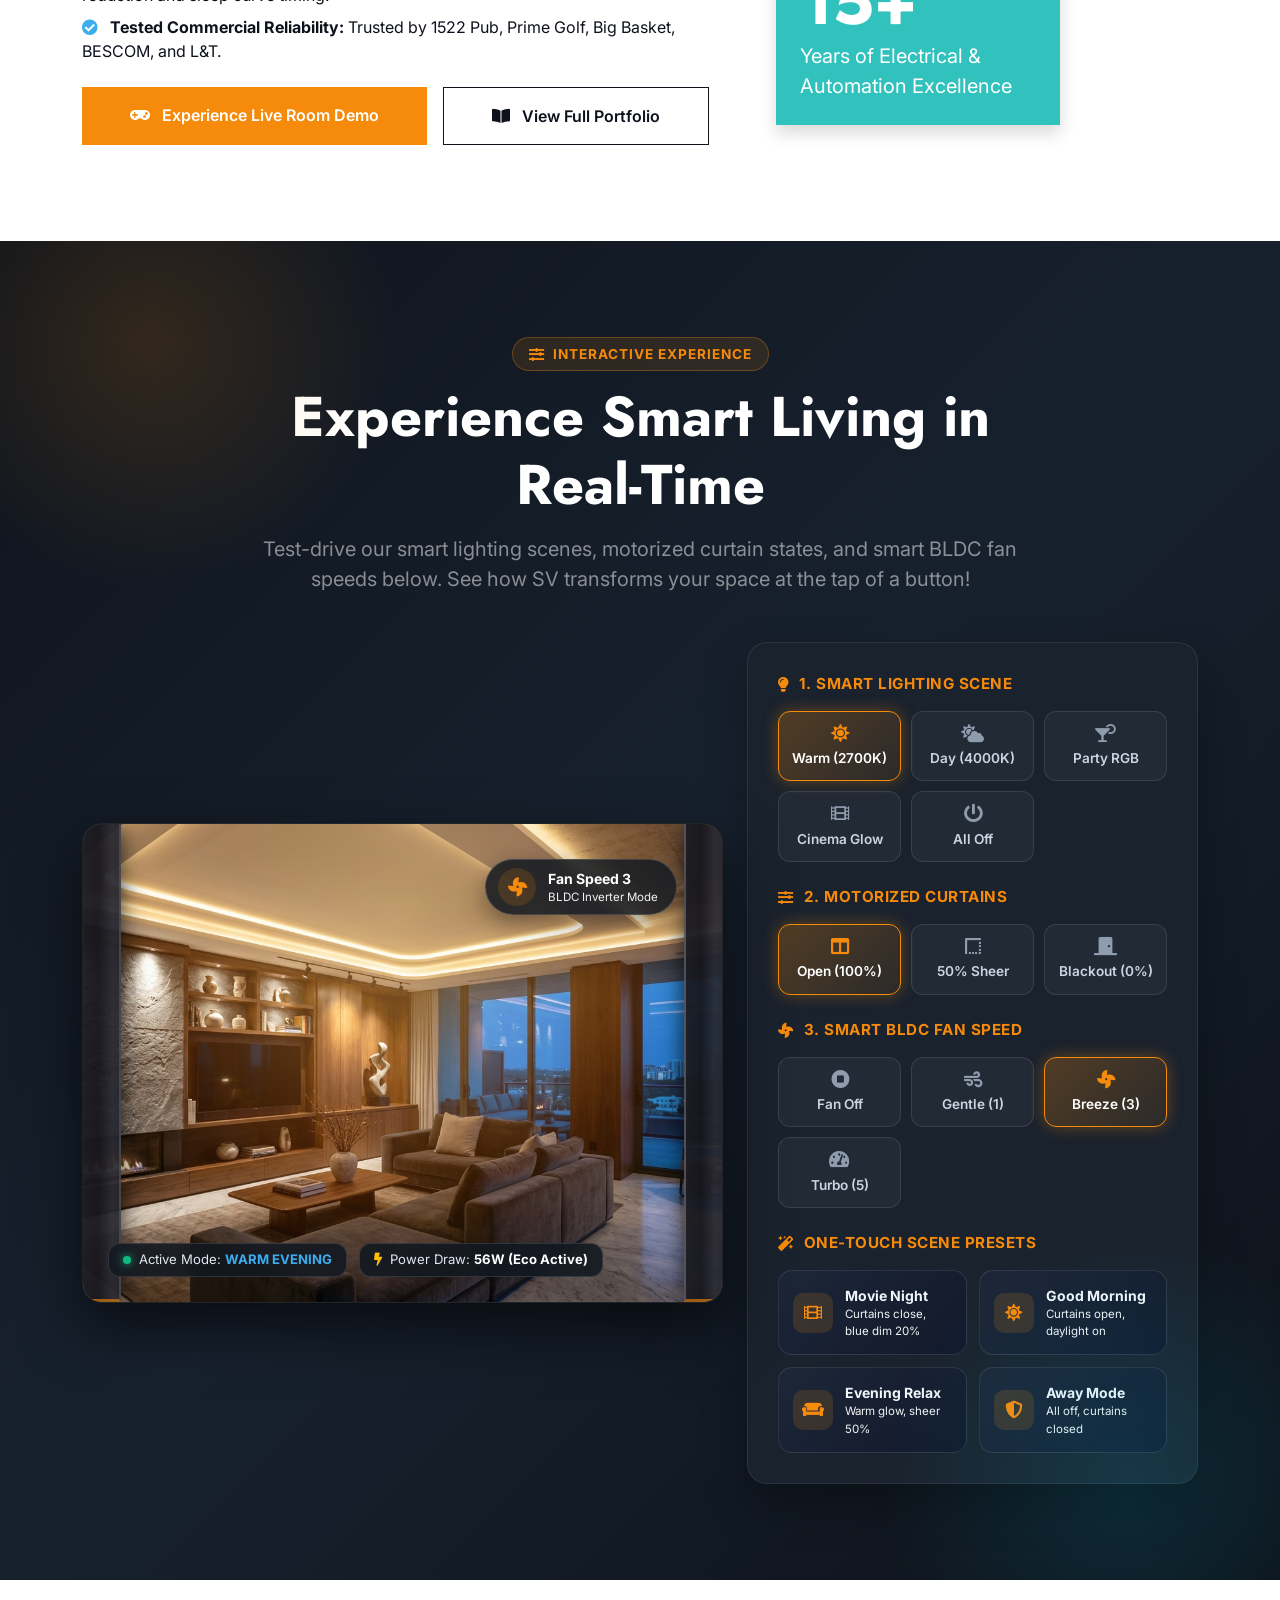
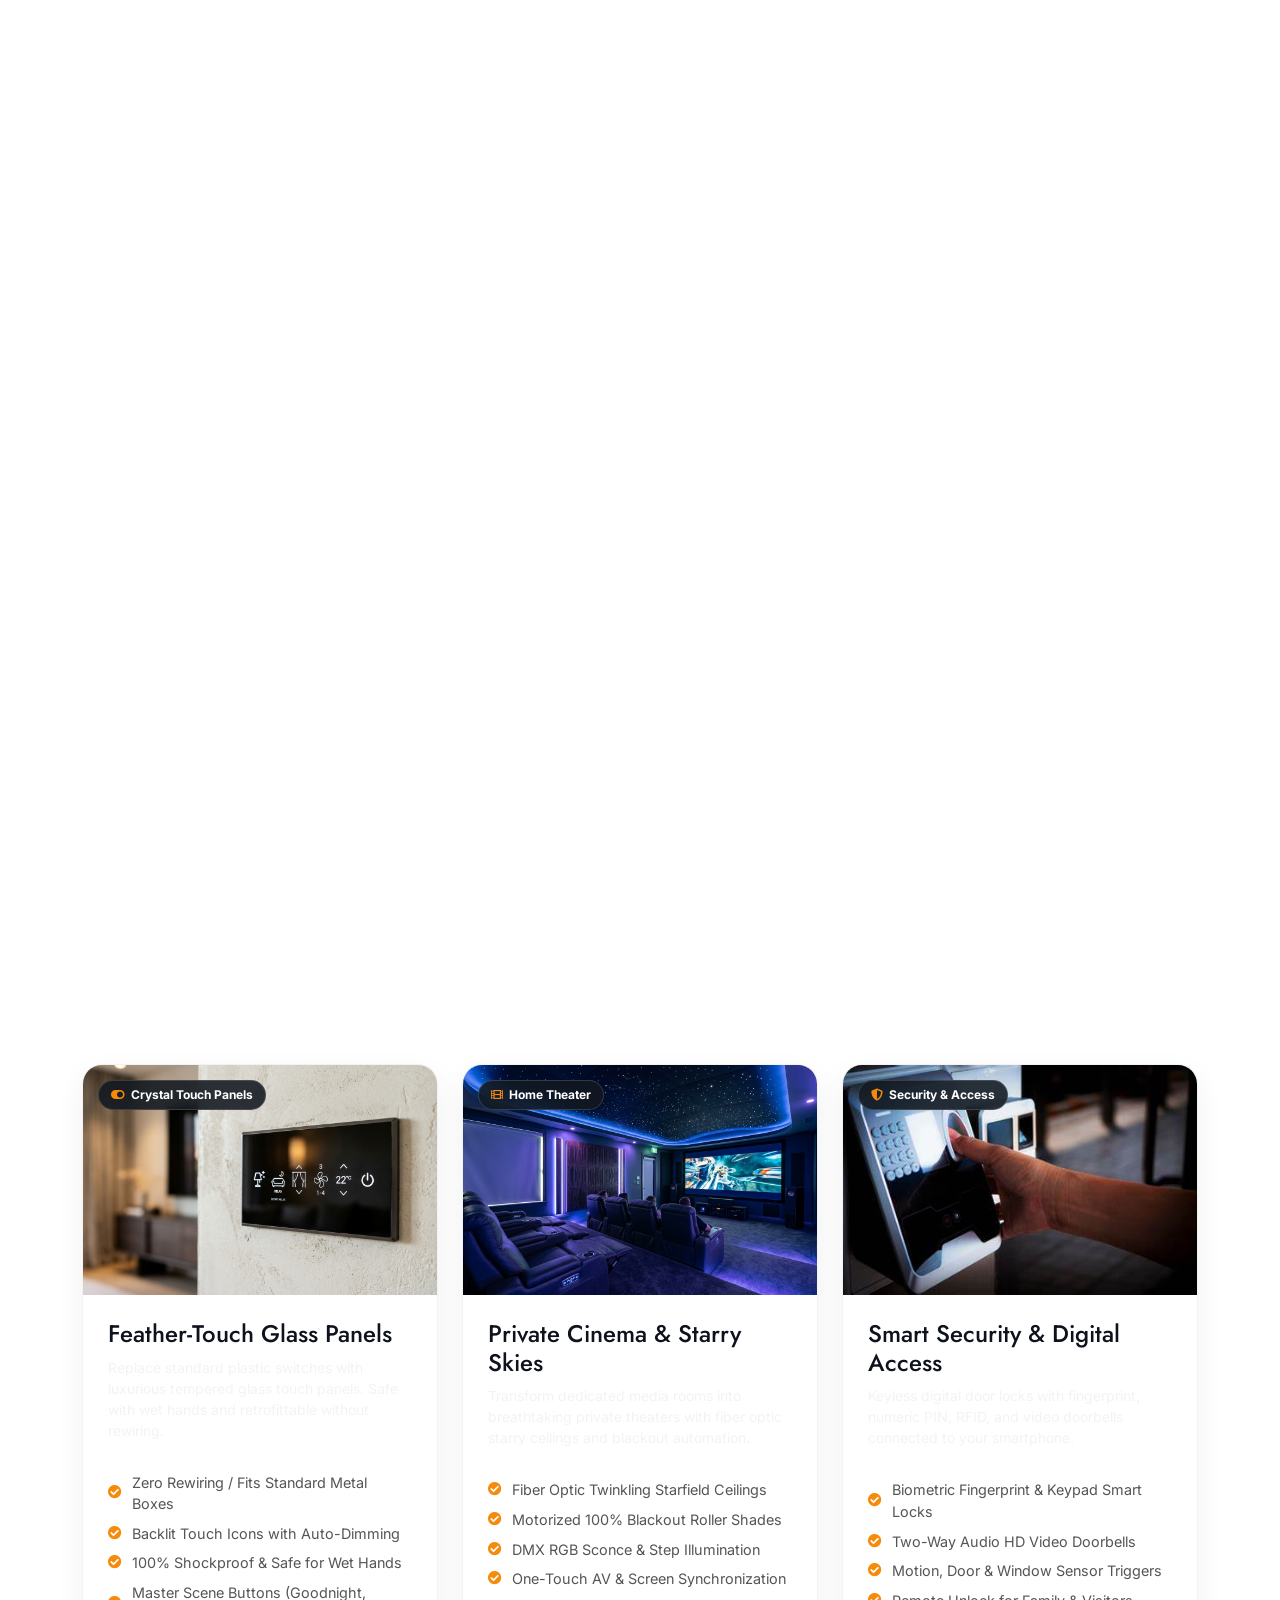
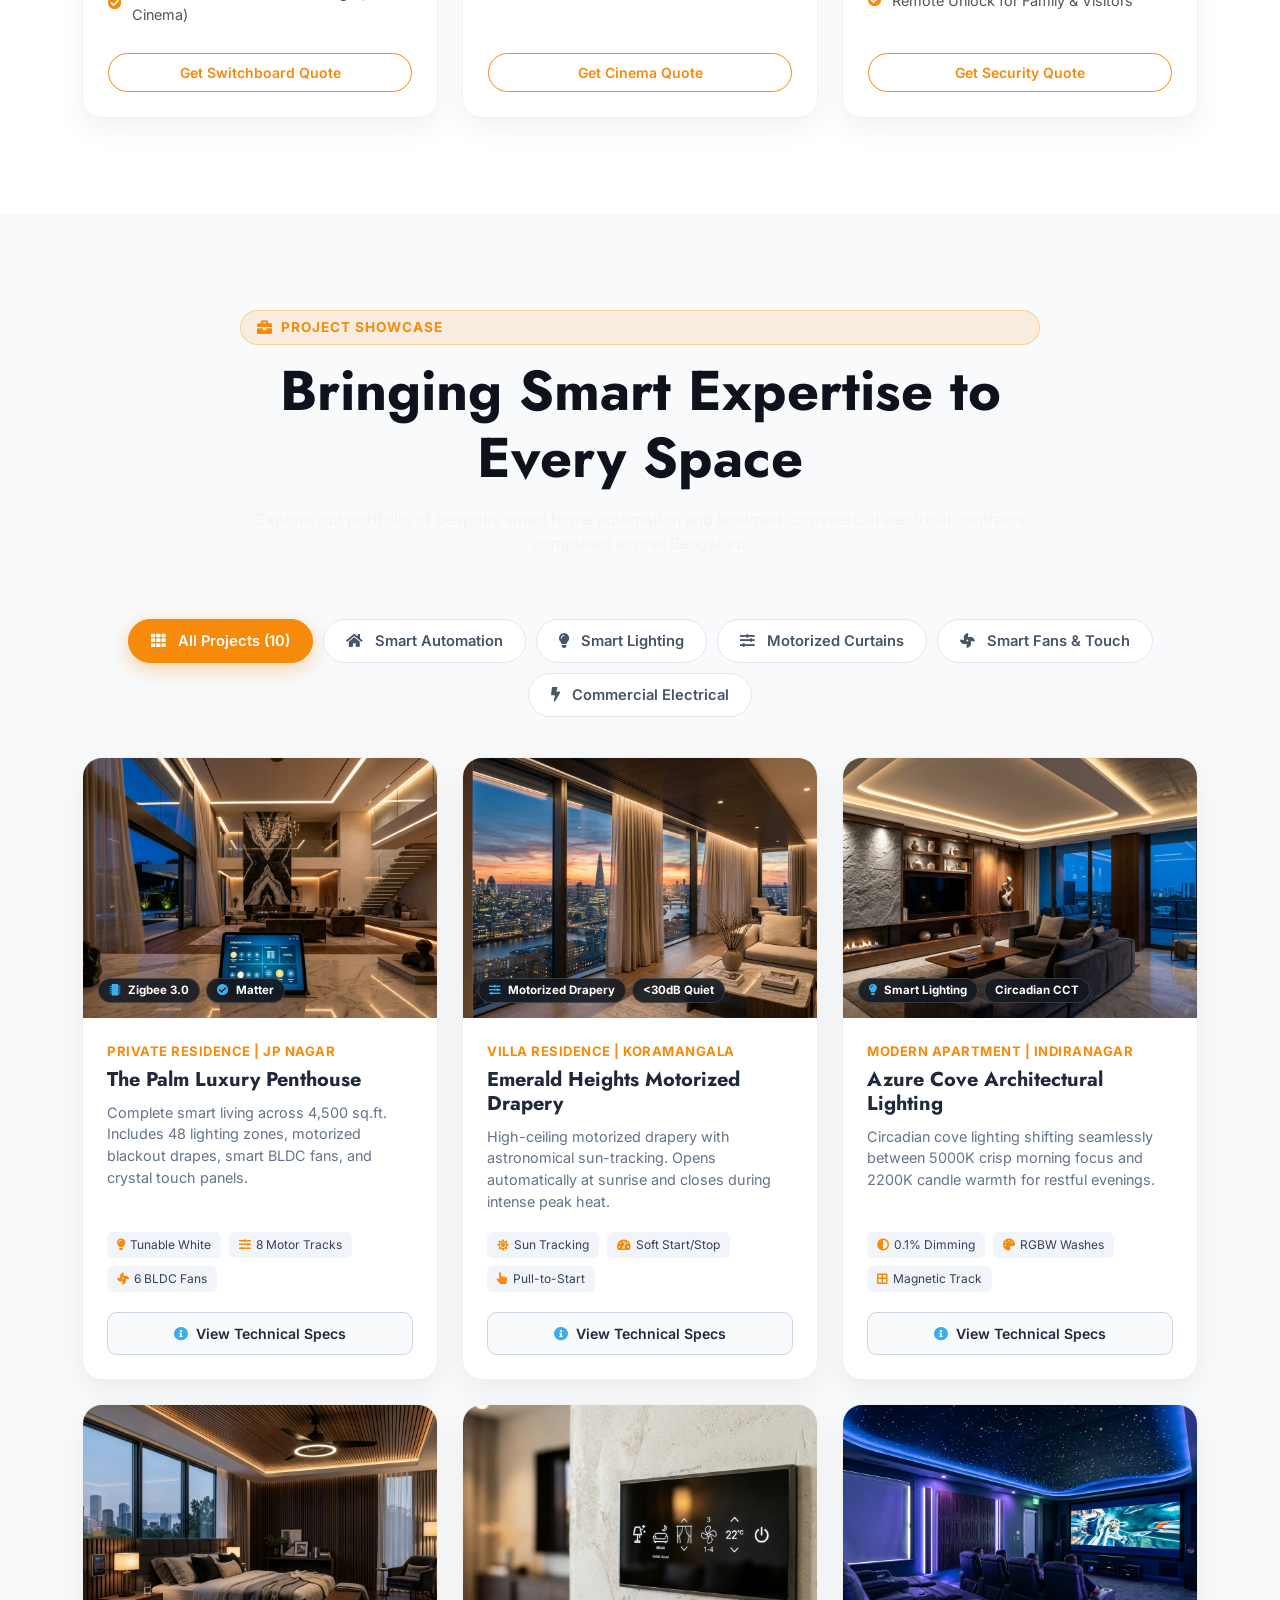
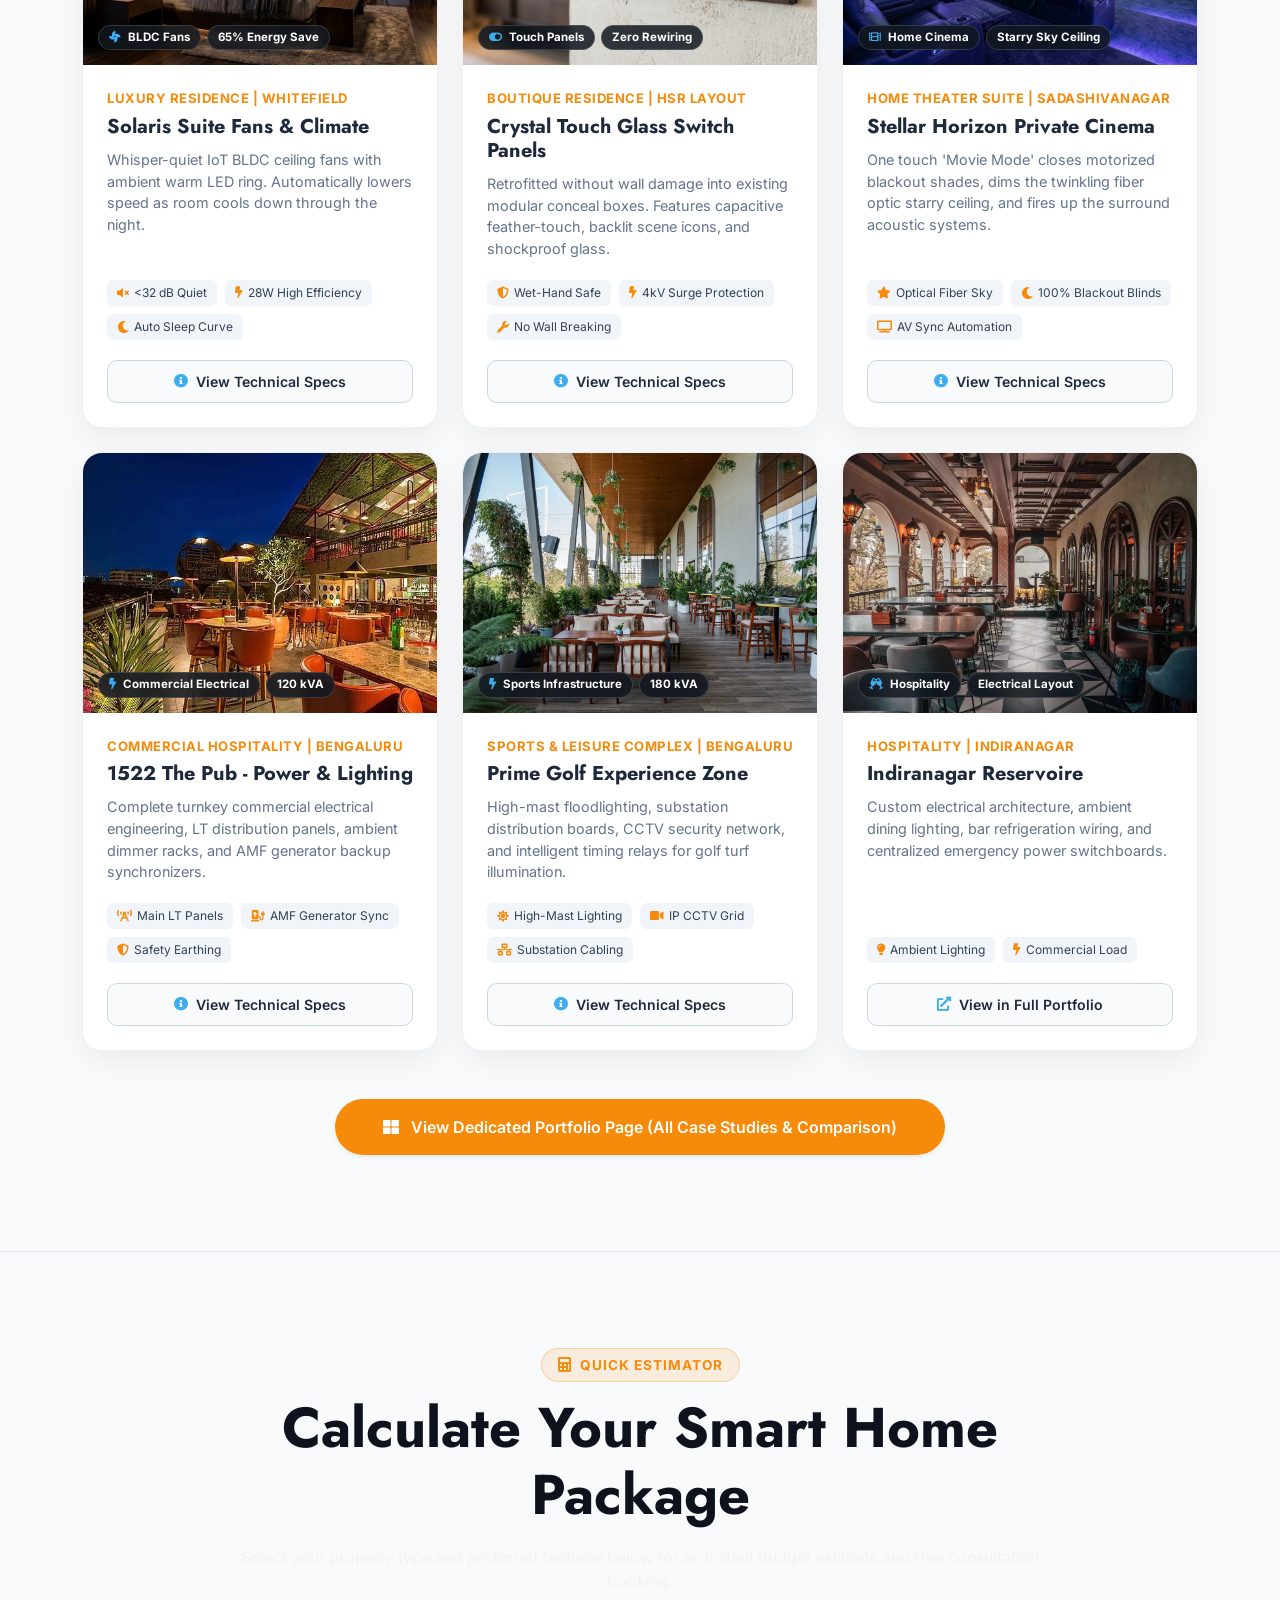
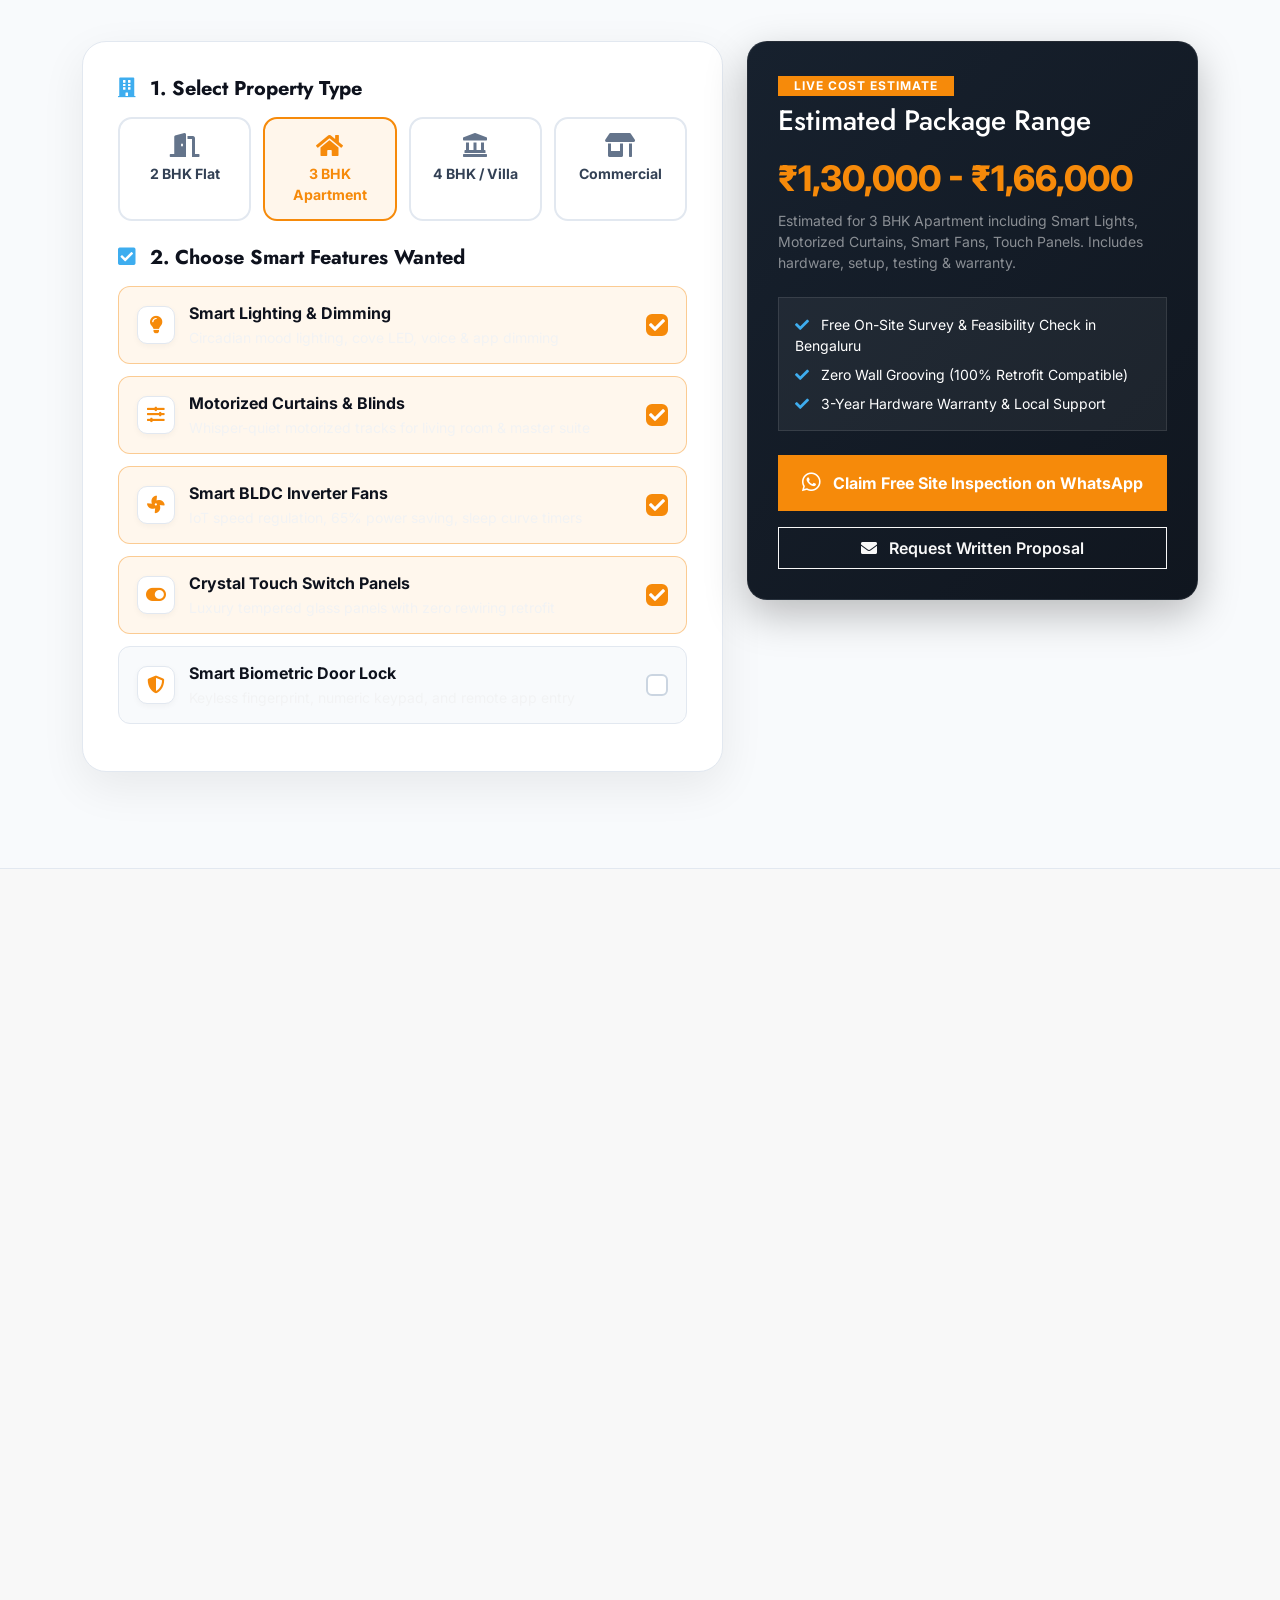
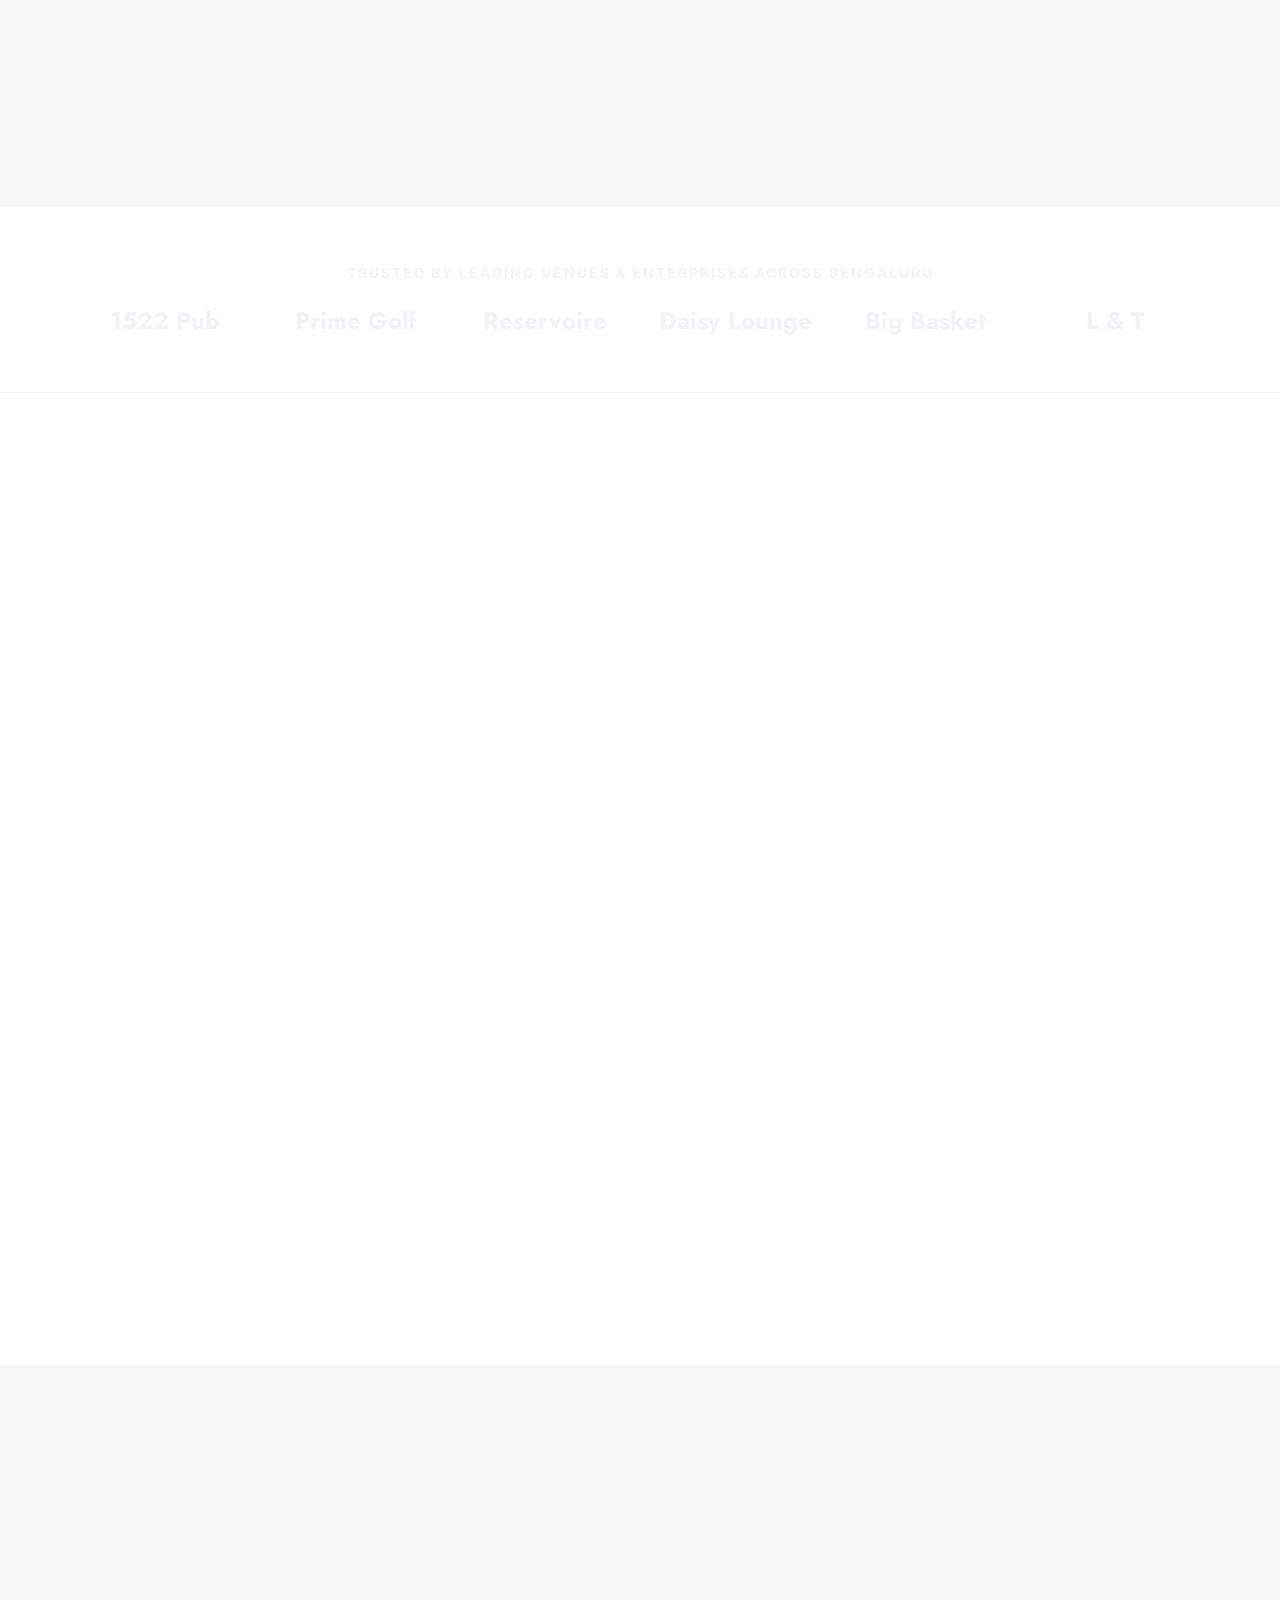
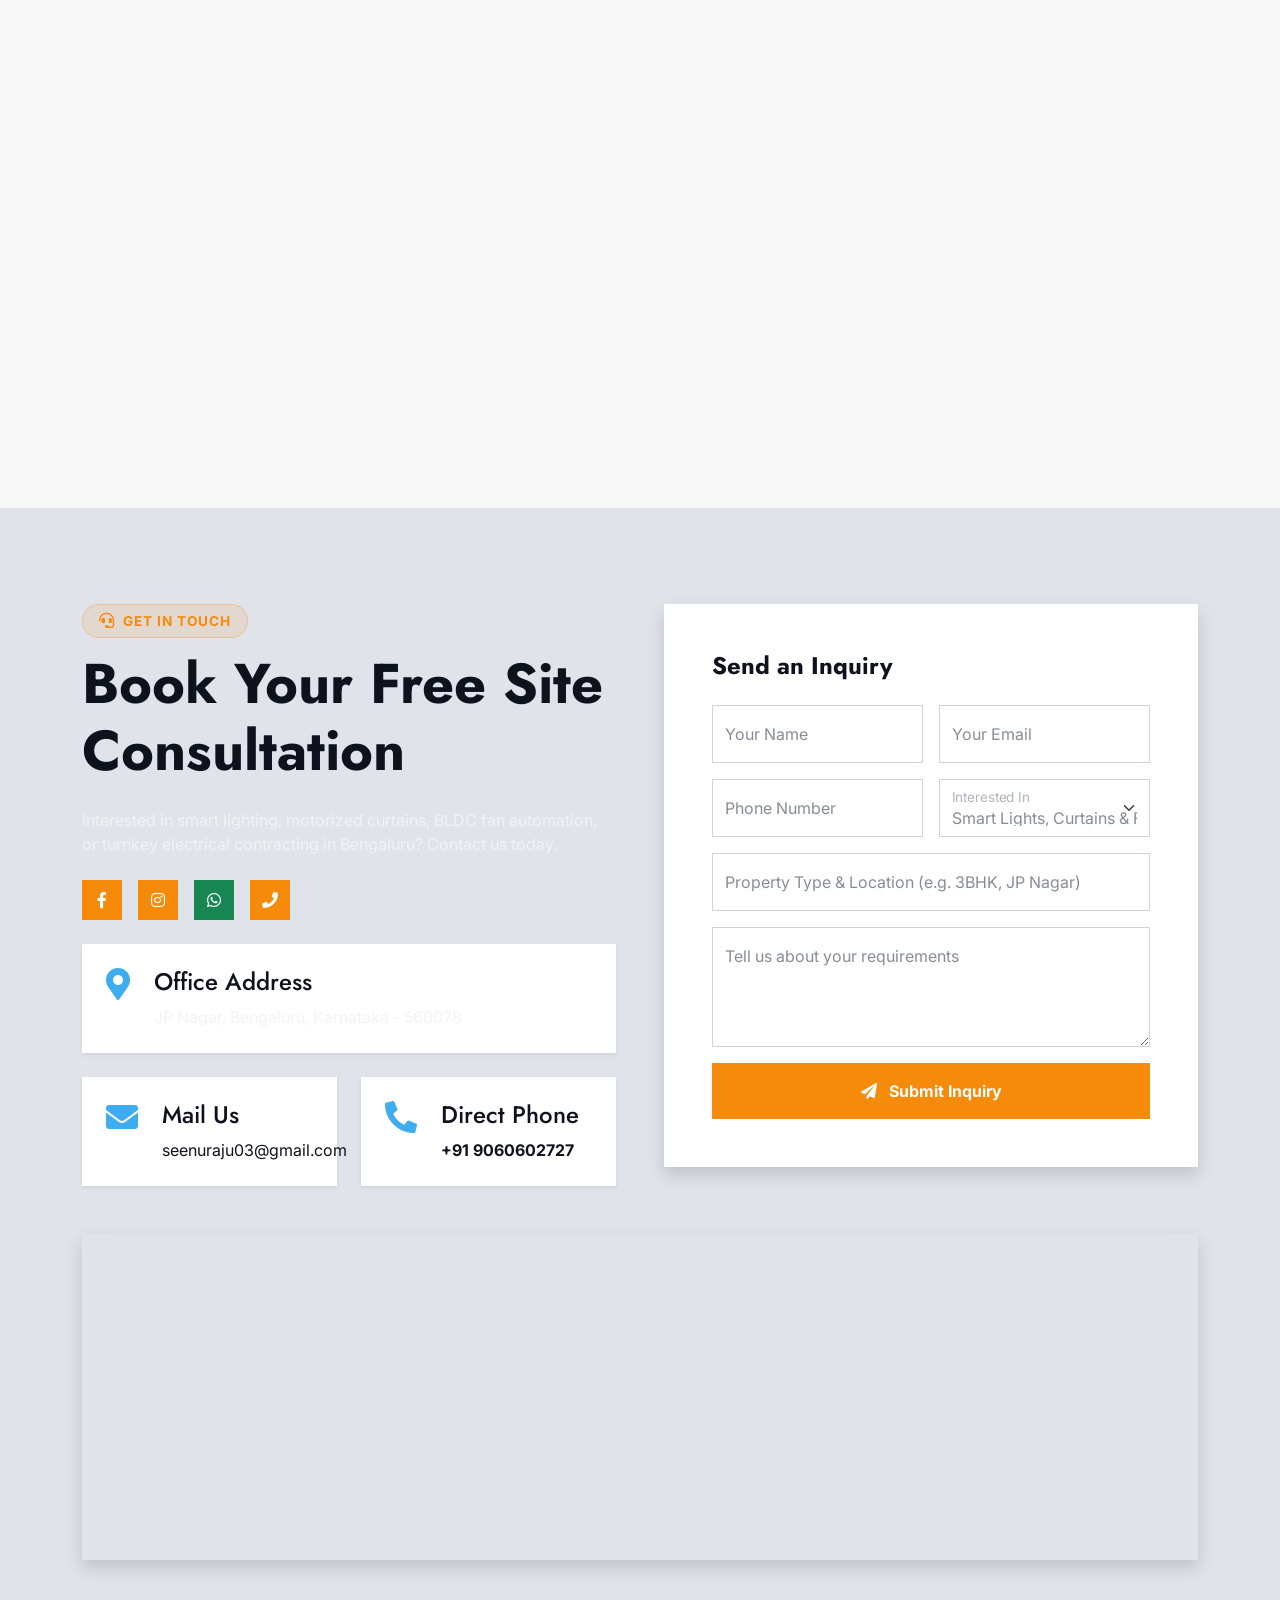
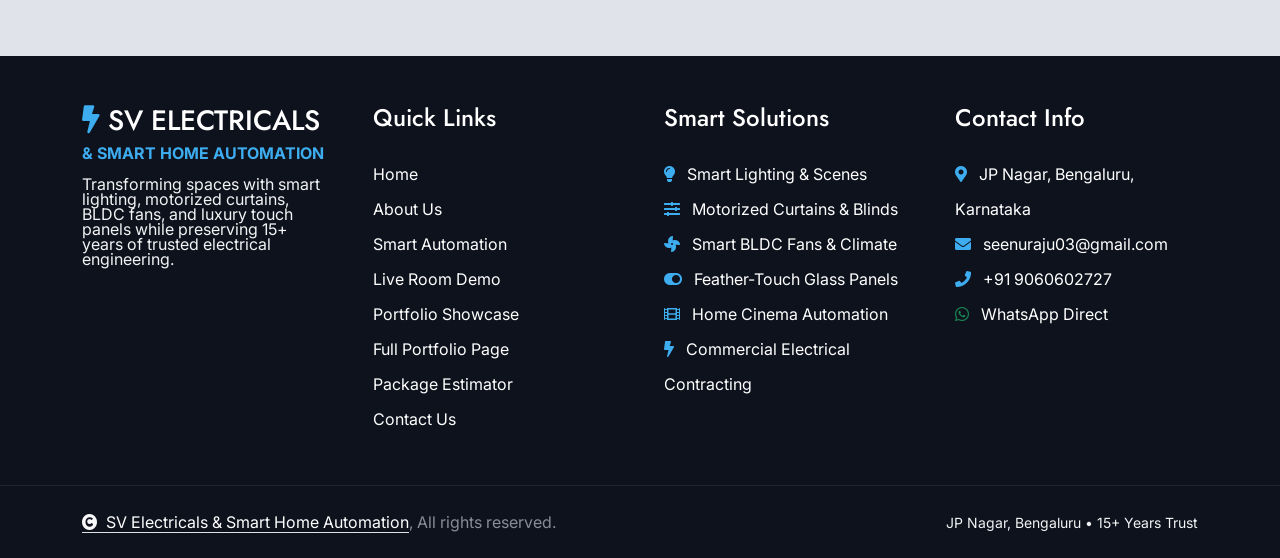
==== commit d9f2bd35: "Add Home Automation portfolio, interactive room simulator, package estimator, and dedicated portfoli" ====
--- a/index.html
+++ b/index.html
@@ -1,858 +1,1455 @@
-<!DOCTYPE html>
-<html lang="en">
-
-    <head>
-        <meta charset="utf-8">
-        <title>SV - Electricals</title>
-        <meta content="width=device-width, initial-scale=1.0" name="viewport">
-        <meta content="Electrical services near me, Local electrician services, Residential electrical services, Commercial electrical contractor, Emergency electrician near me, Licensed electrician near me, Affordable electrical services, Electrical repair services, Electrical wiring installation, Electrical panel upgrade, Circuit breaker repair, Outlet and switch installation, Lighting installation services, Ceiling fan installation, Home electrical inspection, Solar panel installation, Industrial electrical services, Electrical maintenance contracts, High-voltage electrical services, Electrical system troubleshooting, Energy-efficient electrical solutions, Generator installation and repair, Bengaluru electrician services, Best electricians in Bengaluru, Electrical contractors in bengaluru, Emergency electrician in Bengaluru, Affordable electrical services in Jp nagar, bengaluru, Smart home electrical solutions, EV charging station installation, Renewable energy solutions, Electrical safety inspection, Home automation electrician" name="keywords">
-        <meta content="Looking for trusted electrical services? We specialize in residential, commercial, and industrial electrical solutions. From installations and repairs to energy-efficient upgrades" name="description">
-        <link rel="icon" href="images/navbarlogo.png" type="image/png">
-        <!-- Google Web Fonts -->
-        <link rel="preconnect" href="https://fonts.googleapis.com">
-        <link rel="preconnect" href="https://fonts.gstatic.com" crossorigin>
-        <link href="https://fonts.googleapis.com/css2?family=Inter:wght@100..900&family=Edu+TAS+Beginner:wght@400..700&family=Jost:ital,wght@0,100..900;1,100..900&display=swap" rel="stylesheet">
-
-        <!-- Icon Font Stylesheet -->
-        <link rel="stylesheet" href="https://use.fontawesome.com/releases/v5.15.4/css/all.css"/>
-        <link href="https://cdn.jsdelivr.net/npm/bootstrap-icons@1.4.1/font/bootstrap-icons.css" rel="stylesheet">
-
-        <!-- Libraries Stylesheet -->
-        <link rel="stylesheet" href="lib/animate/animate.min.css"/>
-        <link href="lib/owlcarousel/assets/owl.carousel.min.css" rel="stylesheet">
-
-        <!-- Customized Bootstrap Stylesheet -->
-        <link href="css/bootstrap.min.css" rel="stylesheet">
-
-        <!-- Template Stylesheet -->
-        <link href="css/style.css" rel="stylesheet">
-        <link rel="stylesheet" href="https://s.pageclip.co/v1/pageclip.css" media="screen">
-    </head>
-
-    <body>
-        <!-- Spinner Start -->
-        <div id="spinner" class="show bg-white position-fixed translate-middle w-100 vh-100 top-50 start-50 d-flex align-items-center justify-content-center">
-            <div class="spinner-border text-primary" style="width:3rem; height:3rem;" role="status">
-                <span class="sr-only">Loading...</span>
-            </div>
-        </div>
-        <!-- Spinner End -->
-
-
-
-        <!-- Navbar & Hero Start -->
-        <div class="container-fluid header-top">
-            <div class="container d-flex align-items-center">
-                <div class="d-flex align-items-center h-100">
-                    <a href="#" class="navbar-brand" style="height: 125px;">
-                        <h1 class="text-primary mb-0"><i class="fas fa-bolt"></i> SV - Electricals</h1>
-                    </a>
-                </div>
-                <div class="w-100 h-100">
-                    <div class="topbar px-0 py-2 d-none d-lg-block" style="height: 45px;">
-                        <div class="row gx-0 align-items-center">
-                            <div class="col-lg-8 text-center text-lg-center mb-lg-0">
-                                <div class="d-flex flex-wrap">
-                                    <div class="border-end border-primary pe-3">
-                                        <a href="#" class="text-muted small"><i class="fas fa-map-marker-alt text-primary me-2"></i>Bengaluru</a>
-                                    </div>
-                                    <div class="ps-3">
-                                        <a href="mailto:seenuraju03@gmail.com" class="text-muted small"><i class="fas fa-envelope text-primary me-2"></i>seenuraju03@gmail.com</a>
-                                    </div>
-                                </div>
-                            </div>
-                            <div class="col-lg-4 text-center text-lg-end">
-                                <div class="d-flex justify-content-end">
-                                    <div class="d-flex border-end border-primary pe-3">
-                                        <a class="btn p-0 text-primary me-3" href="#"><i class="fab fa-facebook-f"></i></a>
-                                        <a class="btn p-0 text-primary me-3" href="#"><i class="fab fa-twitter"></i></a>
-                                        <a class="btn p-0 text-primary me-3" href="#"><i class="fab fa-instagram"></i></a>
-                                        <a class="btn p-0 text-primary me-0" href="#"><i class="fab fa-linkedin-in"></i></a>
-                                    </div>
-                                    <div class="dropdown ms-3">
-                                        <a href="#" class="dropdown-toggle text-white" data-bs-toggle="dropdown"><small class="text-body"><i class="fas fa-globe-europe text-primary me-2"></i> English</small></a>
-                                    </div>
-                                </div>
-                            </div>
-                        </div>
-                    </div>
-                    <div class="nav-bar px-0 py-lg-0" style="height: 80px;">
-                        <nav class="navbar navbar-expand-lg navbar-light d-flex justify-content-lg-end">
-                            <a href="#" class="navbar-brand-2">
-                                <h1 class="text-primary mb-0"><i class="fas fa-bolt"></i> SV Electricals</h1>
-                                <!-- <img src="img/logo.png" alt="Logo"> -->
-                            </a>    
-                            <button class="navbar-toggler" type="button" data-bs-toggle="collapse" data-bs-target="#navbarCollapse" aria-label="Toggle navigation">
-                                <span class="navbar-toggler-icon"></span>
-                              </button>
-                                
-                            </button>
-                            <div class="collapse navbar-collapse" id="navbarCollapse">
-                                    <a href="index.html" class="nav-item nav-link active">Home</a>
-                                    <a href="#svabout" class="nav-item nav-link">About</a>
-                                    <a href="#svservices" class="nav-item nav-link">Service</a>
-                                    <a href="#svprojects" class="nav-item nav-link">Projects</a>
-                                    <a href="#svcontact" class="nav-item nav-link">Contact</a>
-                                    <div class="nav-btn ps-3">
-                                        <a href="#" class="btn btn-primary py-2 px-4 ms-0 ms-lg-3"> Get Solution</a>
-                                    </div>
-                                </div>
-                            </div>
-                        </nav>
-                    </div>
-                </div>
-            </div>
-        </div>
-        <!-- Navbar & Hero End -->
-
-        <!-- Modal Search Start -->
-        <div class="modal fade" id="searchModal" tabindex="-1" aria-labelledby="exampleModalLabel" aria-hidden="true">
-            <div class="modal-dialog modal-fullscreen">
-                <div class="modal-content rounded-0">
-                    <div class="modal-header">
-                        <h5 class="modal-title" id="exampleModalLabel">Search by keyword</h5>
-                        <button type="button" class="btn-close" data-bs-dismiss="modal" aria-label="Close"></button>
-                    </div>
-                    <div class="modal-body d-flex align-items-center bg-primary">
-                        <div class="input-group w-75 mx-auto d-flex">
-                            <input type="search" class="form-control p-3" placeholder="keywords" aria-describedby="search-icon-1">
-                            <span id="search-icon-1" class="btn bg-light border nput-group-text p-3"><i class="fa fa-search"></i></span>
-                        </div>
-                    </div>
-                </div>
-            </div>
-        </div>
-        <!-- Modal Search End -->
-
-
-        <!-- Carousel Start -->
-        <div class="header-carousel owl-carousel overflow-hidden">
-            <div class="header-carousel-item hero-section">
-                <div class="hero-bg-half-1"></div>
-                <div class="hero-shape-1"></div>
-                <div class="carousel-caption">
-                    <div class="container">
-                        <div class="row g-4 align-items-center">
-                            <div class="col-lg-7 animated fadeInLeft">
-                                <div class="text-sm-center text-md-start">
-                                    <h4 class="text-white text-uppercase fw-bold mb-4">Current Electrical Services </h4>
-                                    <h1 class="display-2 text-white mb-4">E- solutions at the ease of our fingers!  </h1>
-                                    <p class="mb-5 fs-5">
-                                    </p>
-                                    <div class="d-flex justify-content-center justify-content-md-start flex-shrink-0 mb-4">
-                                        <a class="btn btn-primary py-3 px-4 px-md-5 ms-2" href="#">Learn More</a>
-                                    </div>
-                                </div>
-                            </div>
-                        </div>
-                    </div>
-                </div>
-            </div>
-            <div class="header-carousel-item hero-section">
-                <div class="hero-bg-half-2"></div>
-                <div class="hero-shape-2"></div>
-                <div class="carousel-caption">
-                    <div class="container">
-                        <div class="row g-4 align-items-center">
-                            <div class="col-lg-7 animated fadeInLeft">
-                                <div class="text-sm-center text-md-start">
-                                    <h4 class="text-white text-uppercase fw-bold mb-4">Current Electricity Services</h4>
-                                    <h1 class="display-2 text-white mb-4">Experience the power of professionalism</h1>
-                                    <p class="mb-5 fs-5">
-                                    </p>
-                                    <div class="d-flex justify-content-center justify-content-md-start flex-shrink-0 mb-4">
-                                        <a class="btn btn-primary py-3 px-4 px-md-5 ms-2" href="#">Learn More</a>
-                                    </div>
-                                </div>
-                            </div>
-                        </div>
-                    </div>
-                </div>
-            </div>
-        </div>
-        <!-- Carousel End -->
-
-
-
-        <!-- About Start -->
-        <div class="container-fluid about py-5">
-            <div class="container py-5" id="svabout">
-                <div class="row g-5">
-                    <div class="col-lg-7 wow fadeInLeft" data-wow-delay="0.2s">
-                        <div class="h-100">
-                            <h4 class="text-primary">About Us</h4>
-                            <h1 class="display-4 mb-4">Providing you with the highest quality of features</h1>
-                            <div class="row g-4 mb-4">
-                                <div class="col-md-6">
-                                    <a href="#" class="d-flex">
-                                        <span class="fas fa-bolt fa-3x me-3"></span>
-                                        <h4 class="mb-0">Emergency Power Solution</h4>
-                                    </a>
-                                </div>
-                                <div class="col-md-6">
-                                    <a href="#" class="d-flex">
-                                        <span class="fas fa-broadcast-tower fa-3x me-3"></span>
-                                        <h4 class="mb-0">Full-Service Electrical Layout</h4>
-                                    </a>
-                                </div>
-                            </div>
-                            <p class="mb-4">Committed to delivering top-quality electrical solutions and a range of professional services</p>
-                            <div class="text-dark mb-4">
-                                <p class="fs-5"><span class="fa fa-check text-primary me-2"></span> Installed, maintained and repaired lighting for clients.</p>
-                                <p class="fs-5"><span class="fa fa-check text-primary me-2"></span> Increasingly popular way to generate electricity.</p>
-                                <p class="fs-5"><span class="fa fa-check text-primary me-2"></span> Protect electrical devices from damage.</p>
-                            </div>
-                            <a class="btn btn-primary py-3 px-4 px-md-5 ms-2" href="#svcontact">Contact us</a>
-                        </div>
-                    </div>
-                    <div class="col-lg-5 wow fadeInRight" data-wow-delay="0.2s">
-                        <div class="position-relative h-100">
-                            <img src="img/header-2.jpg" class="img-fluid w-100 h-100" style="object-fit: cover;" alt="">
-                            <div class="bg-white">
-                                <div class="position-absolute pt-3 bg-white" style="width: 50%; left: 0; bottom: 0;">
-                                    <div class="bg-svelec p-4">
-                                        <h4 class="display-2 mb-0">15+</h4>
-                                        <p class="text-white fs-5 mb-0">years of experience</p>
-                                    </div>
-                                </div>
-                                <div class="position-absolute p-3 bg-white pb-0 pe-0" style="width: 50%; bottom: 0; right: 0;">
-                                    <img src="images/electrical.jpeg" class="img-fluid" alt="">
-                                </div>
-                            </div>
-                        </div>
-                    </div>
-                </div>
-            </div>
-        </div>
-        <!-- About End -->
-
-
-        <!-- Banner Start -->
-         <div class="container-fluid banner py-5 wow zoomIn" data-wow-delay="0.2s">
-            <div class="banner-design-1"></div>
-            <div class="banner-design-2"></div>
-            <div class="container py-5">
-                <div class="row g-5">
-                    <div class="col-lg-8">
-                        <div class="">
-                            <h4 class="text-white">Contact With Me</h4>
-                            <h1 class="display-4 text-white mb-0">We provide professional electric services for our Customers</h1>
-                        </div>
-                    </div>
-                    <div class="col-lg-4">
-                        <div class="d-flex align-items-center justify-content-lg-end h-100">
-                            <a class="btn btn-primary py-3 px-4 px-md-5 ms-2" href="#svservices">EXPLORE MORE</a>
-                        </div>
-                    </div>
-                </div>
-            </div>
-         </div>
-        <!-- Banner End -->
-
-
-        <!-- Services Start -->
-        <div class="container-fluid projects bg-light py-5">
-            <div class="container py-5" id="svservices">
-                <div class="row g-5">
-                    <div class="col-lg-5 wow fadeInLeft" data-wow-delay="0.2s">
-                        <div>
-                            <h4 class="text-primary">Our Services</h4>
-                            <h1 class="display-4 mb-4">How We Execute Our Electrical Projects</h1>
-                            <p class="mb-5">We offer a wide range of professional services designed to meet the diverse needs of our clients.</p>
-                            <ul class="nav">
-                                <li class="nav-item bg-white mb-4 w-100">
-                                    <a class="d-flex align-items-center h4 mb-0 p-3 active" data-bs-toggle="pill" href="#ProjectsTab-1">
-                                        <div class="projects-icon btn-md-square bg-primary text-white me-3"><span class="fas fa-bolt small"></span></div><span>Wiring Services</span>
-                                    </a>
-                                </li>
-                                <li class="nav-item bg-white mb-4 w-100">
-                                    <a class="d-flex align-items-center h4 mb-0 p-3" data-bs-toggle="pill" href="#ProjectsTab-2">
-                                        <div class="projects-icon btn-md-square bg-primary text-white me-3"><span class="fas fa-charging-station small"></span></div><span>CCTV Services</span>
-                                    </a>
-                                </li>
-                                <li class="nav-item bg-white mb-4 w-100">
-                                    <a class="d-flex align-items-center h4 mb-0 p-3" data-bs-toggle="pill" href="#ProjectsTab-3">
-                                        <div class="projects-icon btn-md-square bg-primary text-white me-3"><span class="fas fa-broadcast-tower small"></span></div><span>Electrical Services </span>
-                                    </a>
-                                </li>
-                                <li class="nav-item bg-white mb-4 w-100">
-                                    <a class="d-flex align-items-center h4 mb-0 p-3" data-bs-toggle="pill" href="#ProjectsTab-4">
-                                        <div class="projects-icon btn-md-square bg-primary text-white me-3"><span class="fas fa-bolt small"></span></div><span>Access control and Biometrics</span>
-                                    </a>
-                                </li>
-                            </ul>
-                        </div>
-                    </div>
-                    <div class="col-lg-7 wow fadeInRight" data-wow-delay="0.2s">
-                        <div class="tab-content">
-                            <div id="ProjectsTab-1" class="tab-pane fade show p-0 active">
-                                <div class="projects-item">
-                                    <img src="images/wiring.jpg" class="img-fluid w-100" alt="">
-                                    <div class="projects-content bg-white p-4">
-                                        <h4 class="mb-3">Wiring Services</h4>
-                                        <p class="mb-4">From new construction wiring and system upgrades to troubleshooting and repairs, we ensure safe, efficient, and reliable solutions tailored to your needs. Our services include custom lighting, structured cabling, and panel wiring, all executed with precision and adherence to safety standards. Trust us to deliver high-quality results that power your spaces seamlessly.
-                                        </p>
-                                        <!-- <a class="btn btn-primary py-2 px-4" href="#">Read More</a> -->
-                                    </div>
-                                </div>
-                            </div>
-                            <div id="ProjectsTab-2" class="tab-pane fade show p-0">
-                                <div class="projects-item">
-                                    <img src="images/cctv.webp" class="img-fluid w-100" alt="">
-                                    <div class="projects-content bg-white p-4">
-                                        <h4 class="mb-3">CCTV Services</h4>
-                                        <p class="mb-4">Our solutions include high-quality surveillance systems, tailored placement for maximum coverage, and seamless integration with mobile and remote monitoring. Whether you need a simple setup or advanced multi-camera systems, we ensure reliable security, professional installation, and ongoing support to safeguard your property 24/7.
-                                        </p>
-                                        <!-- <a class="btn btn-primary py-2 px-4" href="#">Read More</a> -->
-                                    </div>
-                                </div>
-                            </div>
-                            <div id="ProjectsTab-3" class="tab-pane fade show p-0">
-                                <div class="projects-item">
-                                    <img src="images/electrical.jpeg" class="img-fluid w-100" alt="">
-                                    <div class="projects-content bg-white p-4">
-                                        <h4 class="mb-3">Electrical Services</h4>
-                                        <p class="mb-4">Our offerings include installations, repairs, and maintenance of wiring, lighting, panels, and electrical systems. From energy audits and smart home automation to emergency support and safety inspections, we deliver reliable, efficient, and code-compliant solutions tailored to your needs.
-                                        </p>
-                                        <!-- <a class="btn btn-primary py-2 px-4" href="#">Read More</a> -->
-                                    </div>
-                                </div>
-                            </div>
-                            <div id="ProjectsTab-4" class="tab-pane fade show p-0">
-                                <div class="projects-item">
-                                    <img src="images/access.jpeg" class="img-fluid w-100" alt="">
-                                    <div class="projects-content bg-white p-4">
-                                        <h4 class="mb-4">Access control and biometrics</h4>
-                                        <p class="mb-4">Cutting-edge access control and biometric solutions to enhance security and streamline operations for residential, commercial, and industrial properties. Our services include the installation and integration of smart access systems, fingerprint and facial recognition technology, keyless entry, and secure access management. Designed for convenience and reliability, our systems ensure only authorized individuals can access your premises, providing you with peace of mind and complete control.
-                                        </p>
-                                        <!-- <a class="btn btn-primary py-2 px-4" href="#">Read More</a> -->
-                                    </div>
-                                </div>
-                            </div>
-                        </div>
-                    </div>
-                </div>
-            </div>
-        </div>
-        <!--Services End -->
-
-                <!-- Projects Start -->
-                <div class="container-fluid service py-5">
-                    <div class="container py-5" id="svprojects">
-                        <div class="d-flex flex-column mx-auto text-center mb-5 wow fadeInUp" data-wow-delay="0.2s" style="max-width: 800px;">
-                            <h4 class="text-primary">Our Projects</h4>
-                            <h1 class="display-4 mb-4">Bringing Expertise to Life in Every Electrical Project</h1>
-                            <p class="mb-0">We provide expert electrical solutions tailored to meet the needs of residential, commercial, and industrial clients.
-                            </p>
-                        </div>
-                        <div class="row g-5 align-items-center">
-                            <div class="col-lg-3 wow fadeInLeft" data-wow-delay="0.2s">
-                                <ul class="nav">
-                                    <li class="nav-item me-lg-0 mb-4">
-                                        <a class="py-3 px-5 active" data-bs-toggle="pill" href="#ServiceTab-1">
-                                            <span>Commercial</span>
-                                        </a>
-                                    </li>
-                                    <li class="nav-item me-lg-0 mb-4">
-                                        <a class="py-3 px-5" data-bs-toggle="pill" href="#ServiceTab-2">
-                                            <span>Residential</span>
-                                        </a>
-                                    </li>
-                                    <li class="nav-item me-lg-0 mb-4 mb-lg-0">
-                                        <a class="py-3 px-5" data-bs-toggle="pill" href="#ServiceTab-3">
-                                            <span>Industrial</span>
-                                        </a>
-                                    </li>
-                                </ul>
-                            </div>
-                            <div class="col-lg-9 wow fadeInRight" data-wow-delay="0.3s">
-                                <div class="tab-content">
-                                    <div id="ServiceTab-1" class="tab-pane fade show p-0 active">
-                                        <div class="service-carousel owl-carousel">
-                                            <div class="service-item">
-                                                <img src="images/15221.webp" class="img-fluid w-100 h-50" alt="">
-                                                <div class="border border-top-0 p-4">
-                                                    <h4 class="mb-3">1522</h4>
-                                                    <!-- <p class="mb-4">Lorem ipsum dolor, sit amet consectetur adipisicing elit. Exercitationem, beatae ex. Id esse autem ratione vero cupiditate tempora recusandae est! -->
-                                                    </p>
-                                                    <!-- <a class="btn btn-primary py-2 px-4" href="#">Read More</a> -->
-                                                </div>
-                                            </div>
-                                            <div class="service-item">
-                                                <img src="images/prime1.avif" class="img-fluid w-100 " alt="">
-                                                <div class="border border-top-0 p-4">
-                                                    <h4 class="mb-3">Prime Golf</h4>
-                                                    <!-- <p class="mb-4">Lorem ipsum dolor, sit amet consectetur adipisicing elit. Exercitationem, beatae ex. Id esse autem ratione vero cupiditate tempora recusandae est! -->
-                                                    </p>
-                                                    <!-- <a class="btn btn-primary py-2 px-4" href="#">Read More</a> -->
-                                                </div>
-                                            </div>
-                                            <div class="service-item">
-                                                <img src="images/reservoire2.webp" class="img-fluid w-100 " alt="">
-                                                <div class="border border-top-0 p-4">
-                                                    <h4 class="mb-3">Indiranagar Reservoire</h4>
-                                                    <!-- <p class="mb-4">Lorem ipsum dolor, sit amet consectetur adipisicing elit. Exercitationem, beatae ex. Id esse autem ratione vero cupiditate tempora recusandae est! -->
-                                                    </p>
-                                                    <!-- <a class="btn btn-primary py-2 px-4" href="#">Read More</a> -->
-                                                </div>
-                                            </div>
-                                            <div class="service-item">
-                                                <img src="images/daisy2.webp" class="img-fluid w-100" alt="">
-                                                <div class="border border-top-0 p-4">
-                                                    <h4 class="mb-3">Daisy Pub</h4>
-                                                    <!-- <p class="mb-4">Lorem ipsum dolor, sit amet consectetur adipisicing elit. Exercitationem, beatae ex. Id esse autem ratione vero cupiditate tempora recusandae est! -->
-                                                    </p>
-                                                    <!-- <a class="btn btn-primary py-2 px-4" href="#">Read More</a> -->
-                                                </div>
-                                            </div>
-                                            
-                                            <div class="service-item">
-                                                <img src="images/prime golf3.jpg" class="img-fluid w-100 " alt="">
-                                                <div class="border border-top-0 p-4">
-                                                    <h4 class="mb-3">Prime Golf</h4>
-                                                    <!-- <p class="mb-4">Lorem ipsum dolor, sit amet consectetur adipisicing elit. Exercitationem, beatae ex. Id esse autem ratione vero cupiditate tempora recusandae est! -->
-                                                    </p>
-                                                    <!-- <a class="btn btn-primary py-2 px-4" href="#">Read More</a> -->
-                                                </div>
-                                            </div>
-                                            <div class="service-item">
-                                                <img src="images/reservoire1.webp" class="img-fluid w-100 " alt="">
-                                                <div class="border border-top-0 p-4">
-                                                    <h4 class="mb-3">Reservoire</h4>
-                                                    <!-- <p class="mb-4">Lorem ipsum dolor, sit amet consectetur adipisicing elit. Exercitationem, beatae ex. Id esse autem ratione vero cupiditate tempora recusandae est! -->
-                                                    </p>
-                                                    <!-- <a class="btn btn-primary py-2 px-4" href="#">Read More</a> -->
-                                                </div>
-                                            </div>
-                                        </div>
-                                    </div>
-                                    <div id="ServiceTab-2" class="tab-pane fade show p-0">
-                                        <div class="service-carousel owl-carousel">
-                                            <div class="service-item">
-                                                <img src="images/nanda1.jpeg" class="img-fluid w-100" alt="">
-                                                <div class="border border-top-0 p-4">
-                                                    <h4 class="mb-3">Nanda Group</h4>
-                                                    <!-- <p class="mb-4">Lorem ipsum dolor, sit amet consectetur adipisicing elit. Exercitationem, beatae ex. Id esse autem ratione vero cupiditate tempora recusandae est! -->
-                                                    </p>
-                                                    <!-- <a class="btn btn-primary py-2 px-4" href="#">Read More</a> -->
-                                                </div>
-                                            </div>
-                                            <div class="service-item">
-                                                <img src="images/shilpa2.jpg" class="img-fluid w-100" alt="">
-                                                <div class="border border-top-0 p-4">
-                                                    <h4 class="mb-3">Shilpa Group</h4>
-                                                    <!-- <p class="mb-4">Lorem ipsum dolor, sit amet consectetur adipisicing elit. Exercitationem, beatae ex. Id esse autem ratione vero cupiditate tempora recusandae est! -->
-                                                    </p>
-                                                    <!-- <a class="btn btn-primary py-2 px-4" href="#">Read More</a> -->
-                                                </div>
-                                            </div>
-                                            
-                                        </div>
-                                    </div>
-                                    <div id="ServiceTab-3" class="tab-pane fade show p-0">
-                                        <div class="service-carousel owl-carousel">
-                                            <div class="service-item">
-                                                <img src="images/bb2.jpg" class="img-fluid w-100" alt="">
-                                                <div class="border border-top-0 p-4">
-                                                    <h4 class="mb-3">Big Basket</h4>
-                                                    <!-- <p class="mb-4">Lorem ipsum dolor, sit amet consectetur adipisicing elit. Exercitationem, beatae ex. Id esse autem ratione vero cupiditate tempora recusandae est! -->
-                                                    </p>
-                                                    <!-- <a class="btn btn-primary py-2 px-4" href="#">Read More</a> -->
-                                                </div>
-                                            </div>
-                                            <div class="service-item">
-                                                <img src="images/bescom.jpg" class="img-fluid w-100" alt="">
-                                                <div class="border border-top-0 p-4">
-                                                    <h4 class="mb-3">General Electrical</h4>
-                                                    <!-- <p class="mb-4">Lorem ipsum dolor, sit amet consectetur adipisicing elit. Exercitationem, beatae ex. Id esse autem ratione vero cupiditate tempora recusandae est! -->
-                                                    </p>
-                                                    <!-- <a class="btn btn-primary py-2 px-4" href="#">Read More</a> -->
-                                                </div>
-                                            </div>
-                                            <div class="service-item">
-                                                <img src="images/client3.jpg" class="img-fluid w-100" alt="">
-                                                <div class="border border-top-0 p-4">
-                                                    <h4 class="mb-3">L&T</h4>
-                                                    <!-- <p class="mb-4">Lorem ipsum dolor, sit amet consectetur adipisicing elit. Exercitationem, beatae ex. Id esse autem ratione vero cupiditate tempora recusandae est! -->
-                                                    </p>
-                                                    <!-- <a class="btn btn-primary py-2 px-4" href="#">Read More</a> -->
-                                                </div>
-                                            </div>
-                                        
-                                        </div>
-                                    </div>
-                                </div>
-                            </div>
-                        </div>
-                    </div>
-                </div>
-                <!-- Projects End -->
-
-
-        <!-- Team Start -->
-         <div class="container-fluid team pb-5">
-            <div class="container pb-5">
-                <div class="d-flex flex-column mx-auto text-center mb-5 wow fadeInUp" data-wow-delay="0.2s" style="max-width: 800px;">
-                    <h4 class="text-primary">Our Team</h4>
-                    <!-- <h1 class="display-4 mb-4">Electricity Service offerings</h1> -->
-                    <p class="mb-0">Comprising skilled electricians, technicians, and project managers, we bring years of experience, dedication, and expertise to every project. With a commitment to quality, safety, and customer satisfaction, our team works collaboratively to deliver exceptional results tailored to your needs.
-                    </p>
-                </div>
-                <div class="row g-4">
-                    <div class="col-md-6 col-lg-3 wow fadeInUp" data-wow-delay="0.2s">
-                        <div class="team-item">
-                            <div class="team-img">
-                                <img src="images/founder.jpeg" class="img-fluid w-100" alt="">
-                                <div class="team-icon">
-                                    <a class="btn btn-square btn-primary mb-2" href=""><i class="fab fa-facebook-f"></i></a>
-                                    <a class="btn btn-square btn-success mb-2" href="https://wa.me/9060602727" target="_blank">
-                                        <i class="fab fa-whatsapp"></i>
-                                    </a>
-                                </div>
-                            </div>
-                            <div class="team-content bg-light text-center p-4">
-                                <h4>Seenu Raju </h4>
-                                <p class="mb-0">Founder & Director</p>
-                            </div>
-                        </div>
-                    </div>
-                </div>
-            </div>
-         </div>
-            <!-- Team End -->
-
-
-        <!-- Testimonial Start -->
-        <!-- <div class="container-fluid testimonial bg-dark py-5">
-            <div class="container py-5">
-                <div class="row g-5">
-                    <div class="col-lg-6 col-xl-5 wow fadeInUp" data-wow-delay="0.2s">
-                        <h4 class="text-primary">Testimonial</h4>
-                        <h1 class="display-4 text-white mb-4">Powerfull Praise Heare From Our Customers</h1>
-                        <p class="mb-4">Lorem ipsum dolor sit amet consectetur adipisicing elit. Mollitia hic aspernatur unde magnam necessitatibus provident iusto maxime nobis esse eligendi.
-                        </p>
-                        <a class="btn btn-light py-3 px-5" href="#">View All Reviews</a>
-                    </div>
-                    <div class="col-lg-6 col-xl-7 wow fadeInUp" data-wow-delay="0.4s">
-                        <div class="owl-carousel testimonial-carousel">
-                            <div class="testimonial-item">
-                                <div class="testimonial-quote"><i class="fa fa-quote-right fa-2x"></i>
-                                </div>
-                                <div class="testimonial-inner p-4">
-                                    <img src="img/testimonial-1.jpg" class="img-fluid" alt="">
-                                    <div class="ms-4">
-                                        <h4>Person Name</h4>
-                                        <p>Profession</p>
-                                        <div class="d-flex text-primary">
-                                            <i class="fas fa-star"></i>
-                                            <i class="fas fa-star"></i>
-                                            <i class="fas fa-star"></i>
-                                            <i class="fas fa-star"></i>
-                                            <i class="fas fa-star text-body"></i>
-                                        </div>
-                                    </div>
-                                </div>
-                                <div class="customer-text p-4">
-                                    <p class="mb-0">Lorem ipsum dolor sit amet consectetur adipisicing elit. Quam soluta neque ab repudiandae reprehenderit ipsum eos cumque esse repellendus impedit.</p>
-                                </div>
-                            </div>
-                            <div class="testimonial-item">
-                                <div class="testimonial-quote"><i class="fa fa-quote-right fa-2x"></i>
-                                </div>
-                                <div class="testimonial-inner p-4">
-                                    <img src="img/testimonial-2.jpg" class="img-fluid" alt="">
-                                    <div class="ms-4">
-                                        <h4>Person Name</h4>
-                                        <p>Profession</p>
-                                        <div class="d-flex text-primary">
-                                            <i class="fas fa-star"></i>
-                                            <i class="fas fa-star"></i>
-                                            <i class="fas fa-star"></i>
-                                            <i class="fas fa-star"></i>
-                                            <i class="fas fa-star text-body"></i>
-                                        </div>
-                                    </div>
-                                </div>
-                                <div class="customer-text p-4">
-                                    <p class="mb-0">Lorem ipsum dolor sit amet consectetur adipisicing elit. Quam soluta neque ab repudiandae reprehenderit ipsum eos cumque esse repellendus impedit.</p>
-                                </div>
-                            </div>
-                            <div class="testimonial-item">
-                                <div class="testimonial-quote"><i class="fa fa-quote-right fa-2x"></i>
-                                </div>
-                                <div class="testimonial-inner p-4">
-                                    <img src="img/testimonial-3.jpg" class="img-fluid" alt="">
-                                    <div class="ms-4">
-                                        <h4>Person Name</h4>
-                                        <p>Profession</p>
-                                        <div class="d-flex text-primary">
-                                            <i class="fas fa-star"></i>
-                                            <i class="fas fa-star"></i>
-                                            <i class="fas fa-star"></i>
-                                            <i class="fas fa-star"></i>
-                                            <i class="fas fa-star text-body"></i>
-                                        </div>
-                                    </div>
-                                </div>
-                                <div class="customer-text p-4">
-                                    <p class="mb-0">Lorem ipsum dolor sit amet consectetur adipisicing elit. Quam soluta neque ab repudiandae reprehenderit ipsum eos cumque esse repellendus impedit.</p>
-                                </div>
-                            </div>
-                        </div>
-                    </div>
-                </div>
-            </div>
-         </div> -->
-        <!-- Testimonial End -->
-
-
-        <!-- FAQ Start -->
-         <div class="container-fluid faq-section bg-light py-5">
-            <div class="container py-5">
-                <div class="row g-5">
-                    <div class="col-lg-6 wow fadeInLeft" data-wow-delay="0.2s">
-                        <h4 class="text-primary">Some Important FAQ's</h4>
-                        <h1 class="display-4 mb-4">Common Frequently Asked Questions?</h1>
-                        <p class="mb-4">Stay Informed, Optimize Efficiency, and Save More with Our Energy Tracking Solutions
-                        </p>
-                        <a class="btn btn-primary py-3 px-5" href="#">Have Any Questions</a>
-                    </div>
-                    <div class="col-xl-6 wow fadeInRight" data-wow-delay="0.4s">
-                        <div class="h-100">
-                            <div class="accordion" id="accordionExample">
-                                <div class="accordion-item">
-                                    <h2 class="accordion-header" id="headingOne">
-                                        <button class="accordion-button" type="button" data-bs-toggle="collapse" data-bs-target="#collapseOne" aria-expanded="true" aria-controls="collapseOne">
-                                            Q:How do I know if my electrical system needs an upgrade?
-                                        </button>
-                                    </h2>
-                                    <div id="collapseOne" class="accordion-collapse collapse show active" aria-labelledby="headingOne" data-bs-parent="#accordionExample">
-                                        <div class="accordion-body">
-                                            A: If you experience frequent power outages, flickering lights, or your system can’t handle modern appliances, it’s time for an upgrade. Our experts can inspect your system and recommend the best solutions.
-                                        </div>
-                                    </div>
-                                </div>
-                                <div class="accordion-item">
-                                    <h2 class="accordion-header" id="headingTwo">
-                                        <button class="accordion-button collapsed" type="button" data-bs-toggle="collapse" data-bs-target="#collapseTwo" aria-expanded="false" aria-controls="collapseTwo">
-                                            Q: What Types Of Electricity Plans Do You Offer?
-                                        </button>
-                                    </h2>
-                                    <div id="collapseTwo" class="accordion-collapse collapse" aria-labelledby="headingTwo" data-bs-parent="#accordionExample">
-                                        <div class="accordion-body">
-                                            A: The right electricity plan depends on your usage, property type (residential, commercial, or industrial), and budget. We can help you assess your energy needs and recommend a plan that offers the best balance of cost and efficiency.
-                                        </div>
-                                    </div>
-                                </div>
-                                <div class="accordion-item">
-                                    <h2 class="accordion-header" id="headingThree">
-                                        <button class="accordion-button collapsed" type="button" data-bs-toggle="collapse" data-bs-target="#collapseThree" aria-expanded="false" aria-controls="collapseThree">
-                                            Q: What Are Your Billing And Payment Options?
-                                        </button>
-                                    </h2>
-                                    <div id="collapseThree" class="accordion-collapse collapse" aria-labelledby="headingThree" data-bs-parent="#accordionExample">
-                                        <div class="accordion-body">
-                                            A:We accept multiple payment methods, including online transfers, credit/debit cards, and cash. Yes, we provide GST-compliant billing for all our services, ensuring transparency and tax benefits for our clients.
-                                        </div>
-                                    </div>
-                                </div>
-                                <div class="accordion-item">
-                                    <h2 class="accordion-header" id="headingFour">
-                                        <button class="accordion-button collapsed" type="button" data-bs-toggle="collapse" data-bs-target="#collapseFour" aria-expanded="false" aria-controls="collapseFour">
-                                            Q: How Can I Track My Energy Usage With Your Services?
-                                        </button>
-                                    </h2>
-                                    <div id="collapseFour" class="accordion-collapse collapse" aria-labelledby="headingFour" data-bs-parent="#accordionExample">
-                                        <div class="accordion-body">
-                                            A: We offer energy audits and smart monitoring solutions that allow you to track your electricity consumption in real-time. Our systems provide detailed insights into your usage patterns, helping you optimize energy efficiency and reduce costs.
-                                        </div>
-                                    </div>
-                                </div>
-                            </div>
-                        </div>
-                    </div>
-                </div>
-            </div>
-         </div>
-        <!-- FAQ End -->
-
-        <!-- Contact Start -->
-        <div class="container-fluid contact bg-sv py-5">
-            <div class="container py-5" id="svcontact">
-                <div class="row g-5">
-                    <div class="col-lg-6 wow fadeInLeft" data-wow-delay="0.2s">
-                        <div>
-                            <h4 class="text-primary">Contact Us</h4>
-                            <h1 class="display-4 mb-4"> Get in Contact</h1>
-                            <div class="d-flex align-items-center mb-4">
-                                <a class="btn btn-primary btn-md-square me-3" href=""><i class="fab fa-facebook-f"></i></a>
-                                <a class="btn btn-primary btn-md-square me-3" href=""><i class="fab fa-twitter"></i></a>
-                                <a class="btn btn-primary btn-md-square me-3" href=""><i class="fab fa-instagram"></i></a>
-                                <a class="btn btn-primary btn-md-square me-0" href=""><i class="fab fa-linkedin-in"></i></a>
-                            </div>
-                            <div class="row g-4">
-                                <div class="col-12">
-                                    <div class="d-inline-flex bg-white w-100 p-4">
-                                        <i class="fas fa-map-marker-alt fa-2x text-primary me-4"></i>
-                                        <div>
-                                            <h4>Address</h4>
-                                            <p class="mb-0">JP Nagar , Bengaluru</p>
-                                        </div>
-                                    </div>
-                                </div>
-                                <div class="col-lg-12 col-xl-6">
-                                    <div class="d-inline-flex bg-white w-100 p-4">
-                                        <i class="fas fa-envelope fa-2x text-primary me-4"></i>
-                                        <div>
-                                            <h4>Mail Us</h4>
-                                            <p class="mb-0"><span style="font-size: 14px;">seenuraju03@gmail.com</span></p>
-                                        </div>
-                                    </div>
-                                </div>
-                                <div class="col-lg-12 col-xl-6">
-                                    <div class="d-inline-flex bg-white w-100 p-4">
-                                        <i class="fa fa-phone-alt fa-2x text-primary me-4"></i>
-                                        <div>
-                                            <h4>Telephone</h4>
-                                            <p class="mb-0">9060602727</p>
-                                        </div>
-                                    </div>
-                                </div>
-                            </div>
-                        </div>
-                    </div>
-                    <div class="col-lg-6 wow fadeInRight" data-wow-delay="0.4s">
-                        <div>
-                            <form action="https://send.pageclip.co/JzAxh4pDCSHACSLcoNYpJqHXr9K601dZ/Contact" class="pageclip-form" method="post">
-                                <div class="row g-4">
-                                    <div class="col-lg-12 col-xl-6">
-                                        <div class="form-floating">
-                                            <input type="text" class="form-control border-0" id="name" placeholder="Your Name">
-                                            <label for="name">Your Name</label>
-                                        </div>
-                                    </div>
-                                    <div class="col-lg-12 col-xl-6">
-                                        <div class="form-floating">
-                                            <input type="email" class="form-control border-0" id="email" placeholder="Your Email">
-                                            <label for="email">Your Email</label>
-                                        </div>
-                                    </div>
-                                    <div class="col-lg-12 col-xl-6">
-                                        <div class="form-floating">
-                                            <input type="phone" class="form-control border-0" id="phone" placeholder="Phone">
-                                            <label for="phone">Your Phone</label>
-                                        </div>
-                                    </div>
-                                    <div class="col-12">
-                                        <div class="form-floating">
-                                            <input type="text" class="form-control border-0" id="subject" placeholder="Subject">
-                                            <label for="subject">Subject</label>
-                                        </div>
-                                    </div>
-                                    <div class="col-12">
-                                        <div class="form-floating">
-                                            <textarea class="form-control border-0" placeholder="Leave a message here" id="message" style="height: 125px"></textarea>
-                                            <label for="message">Message</label>
-                                        </div>
-                                    </div>
-                                    
-                                    <!-- <div class="col-12"> -->
-                                        <button class="btn btn-primary w-100 py-3 pageclip-form__submit" type="submit">Send Message</button>
-                                    <!-- </div> -->
-                                </div>
-                            </form>
-                        </div>
-                    </div>
-                    <div class="col-12 wow fadeInUp" data-wow-delay="0.2s">
-                        <div class="h-100 overflow-hidden">
-                            <iframe class="w-100" style="height: 300px;" src="https://www.google.com/maps/embed?pb=!1m17!1m12!1m3!1d3889.1686186218235!2d77.58273307507521!3d12.896876787411667!2m3!1f0!2f0!3f0!3m2!1i1024!2i768!4f13.1!3m2!1m1!2zMTLCsDUzJzQ4LjgiTiA3N8KwMzUnMDcuMSJF!5e0!3m2!1sen!2sin!4v1727852618147!5m2!1sen!2sin" 
-                            loading="lazy" referrerpolicy="no-referrer-when-downgrade"></iframe>
-                        </div>
-                    </div>
-                </div>
-            </div>
-        </div>
-        <!-- Contact End -->
-
-        <!-- Footer Start -->
-        <div class="container-fluid footer bg-dark py-4 wow fadeIn" data-wow-delay="0.2s">
-            <div class="container py-4">
-                <div class="row g-5">
-                    <div class="col-md-6 col-lg-6 col-xl-3">
-                        <div class="footer-item d-flex flex-column">
-                            <div class="footer-item">
-                                <h3 class="text-white mb-4"><i class="fas fa-bolt text-primary me-3"></i>SV ELECTRICALS</h3>
-                                <p class="mb-3">Solutions at your ease</p>
-                            </div>
-                        </div>
-                    </div>
-                    <div class="col-md-6 col-lg-6 col-xl-3">
-                        <div class="footer-item d-flex flex-column">
-                            <h4 class="text-white mb-4">Quick Links</h4>
-                            <a href="#"> Home</a>
-                            <a href="#svabout"> About us</a>
-                            <a href="#svservices"> Service</a>
-                            <a href="#svprojects"> Projects</a>
-                            <a href="#svcontact"> Contact Us</a>
-                        </div>
-                    </div>
-                    <div class="col-md-6 col-lg-6 col-xl-3">
-                        <div class="footer-item d-flex flex-column">
-                            <h4 class="text-white mb-4">Electricity service</h4>
-                            <a href="#"> Air Conditioning</a>
-                            <a href="#"> Electrical Panels</a>
-                            <a href="#"> Security System</a>
-                            <a href="#"> Indoor Lighting</a>
-                            <a href="#"> Electrical Services</a>
-                        </div>
-                    </div>
-                    <div class="col-md-6 col-lg-6 col-xl-3">
-                        <div class="footer-item d-flex flex-column">
-                            <h4 class="text-white mb-4">Contact Info</h4>
-                            <a href="#"><i class="fa fa-map-marker-alt text-primary me-2"></i> JP Nagar , Bengaluru , Karnataka</a>
-                            <a href="mailto:seenuraju03@gmail.com"><i class="fas fa-envelope text-primary me-2"></i> seenuraju03@gmail.com</a>
-                            <a href="tel:9060602727"><i class="fas fa-phone text-primary me-2"></i>9060602727</a>
-                        </div>
-                    </div>
-                </div>
-            </div>
-        </div>
-        <!-- Footer End -->
-
-        
-        <!-- Copyright Start -->
-        <div class="container-fluid copyright py-4">
-            <div class="container">
-                <div class="row g-4 align-items-center">
-                    <div class="col-md-6 text-center text-md-start mb-md-0">
-                        <span class="text-body"><a href="#" class="border-bottom text-white"><i class="fas fa-copyright text-light me-2"></i>SV Electricals</a>, All right reserved.</span>
-                    </div>
-                    <div class="col-md-6 text-center text-md-end text-body">
-                        <!--/*** This template is free as long as you keep the below author’s credit link/attribution link/backlink. ***/-->
-                        <!--/*** If you'd like to use the template without the below author’s credit link/attribution link/backlink, ***/-->
-                        <!--/*** you can purchase the Credit Removal License from "https://htmlcodex.com/credit-removal". ***/-->
-                        <span style="font-size: 2px;"> <a class="border-bottom text-white" href="https://htmlcodex.com">HTML Codex</a></span>
-                    </div>
-                </div>
-            </div>
-        </div>
-        <!-- Copyright End -->
-
-
-        <!-- Back to Top -->
-        <a href="#" class="btn btn-primary btn-lg-square back-to-top"><i class="fa fa-arrow-up"></i></a>   
-
-        
-        <!-- JavaScript Libraries -->
-        <script src="https://ajax.googleapis.com/ajax/libs/jquery/3.6.4/jquery.min.js"></script>
-        <script src="https://cdn.jsdelivr.net/npm/bootstrap@5.0.0/dist/js/bootstrap.bundle.min.js"></script>
-        <script src="lib/wow/wow.min.js"></script>
-        <script src="lib/easing/easing.min.js"></script>
-        <script src="lib/waypoints/waypoints.min.js"></script>
-        <script src="lib/owlcarousel/owl.carousel.min.js"></script>
-        <script src="https://s.pageclip.co/v1/pageclip.js" charset="utf-8"></script>
-        <!-- Template Javascript -->
-        <script src="js/main.js"></script>
-    </body>
-
-</html>
+<!DOCTYPE html>
+<html lang="en">
+
+    <head>
+        <meta charset="utf-8">
+        <title>SV Electricals & Smart Home Automation | Lights, Curtains & Fan Automation Bengaluru</title>
+        <meta content="width=device-width, initial-scale=1.0" name="viewport">
+        <meta content="Smart home automation Bengaluru, Motorized curtains Bengaluru, Smart lighting installation, Smart BLDC fans, Touch glass switch panels, Home automation JP Nagar, Electrician near me, Electrical contractors in Bengaluru, Commercial electrical services, 1522 electrical contractor" name="keywords">
+        <meta content="SV Electricals & Smart Home Automation provides end-to-end smart living solutions in Bengaluru—including smart lighting, motorized curtains, smart BLDC fans, feather-touch glass panels, and 15+ years of trusted electrical contracting." name="description">
+        <link rel="icon" href="images/navbarlogo.png" type="image/png">
+
+        <!-- Google Web Fonts -->
+        <link rel="preconnect" href="https://fonts.googleapis.com">
+        <link rel="preconnect" href="https://fonts.gstatic.com" crossorigin>
+        <link href="https://fonts.googleapis.com/css2?family=Inter:wght@300;400;500;600;700;800&family=Jost:ital,wght@0,300..900;1,300..900&display=swap" rel="stylesheet">
+
+        <!-- Icon Font Stylesheet -->
+        <link rel="stylesheet" href="https://use.fontawesome.com/releases/v5.15.4/css/all.css"/>
+        <link href="https://cdn.jsdelivr.net/npm/bootstrap-icons@1.4.1/font/bootstrap-icons.css" rel="stylesheet">
+
+        <!-- Libraries Stylesheet -->
+        <link rel="stylesheet" href="lib/animate/animate.min.css"/>
+        <link href="lib/owlcarousel/assets/owl.carousel.min.css" rel="stylesheet">
+
+        <!-- Customized Bootstrap Stylesheet -->
+        <link href="css/bootstrap.min.css" rel="stylesheet">
+
+        <!-- Template Stylesheet -->
+        <link href="css/style.css" rel="stylesheet">
+        <!-- Automation & Portfolio Stylesheet -->
+        <link href="css/automation.css" rel="stylesheet">
+        <link rel="stylesheet" href="https://s.pageclip.co/v1/pageclip.css" media="screen">
+    </head>
+
+    <body>
+        <!-- Spinner Start -->
+        <div id="spinner" class="show bg-white position-fixed translate-middle w-100 vh-100 top-50 start-50 d-flex align-items-center justify-content-center">
+            <div class="spinner-border text-primary" style="width:3rem; height:3rem;" role="status">
+                <span class="sr-only">Loading...</span>
+            </div>
+        </div>
+        <!-- Spinner End -->
+
+        <!-- Navbar & Topbar Start -->
+        <div class="container-fluid header-top">
+            <div class="container d-flex align-items-center">
+                <div class="d-flex align-items-center h-100">
+                    <a href="index.html" class="navbar-brand" style="height: 125px;">
+                        <h1 class="text-primary mb-0"><i class="fas fa-bolt"></i> SV Electricals</h1>
+                        <small class="text-white d-block" style="font-size: 11px; letter-spacing: 2px; text-transform: uppercase; margin-top: -5px;">& Smart Automation</small>
+                    </a>
+                </div>
+                <div class="w-100 h-100">
+                    <div class="topbar px-0 py-2 d-none d-lg-block" style="height: 45px;">
+                        <div class="row gx-0 align-items-center">
+                            <div class="col-lg-8 text-center text-lg-center mb-lg-0">
+                                <div class="d-flex flex-wrap">
+                                    <div class="border-end border-primary pe-3">
+                                        <a href="#" class="text-muted small"><i class="fas fa-map-marker-alt text-primary me-2"></i>JP Nagar, Bengaluru</a>
+                                    </div>
+                                    <div class="ps-3 border-end border-primary pe-3">
+                                        <a href="mailto:seenuraju03@gmail.com" class="text-muted small"><i class="fas fa-envelope text-primary me-2"></i>seenuraju03@gmail.com</a>
+                                    </div>
+                                    <div class="ps-3">
+                                        <a href="tel:9060602727" class="text-muted small"><i class="fas fa-phone text-primary me-2"></i>+91 9060602727</a>
+                                    </div>
+                                </div>
+                            </div>
+                            <div class="col-lg-4 text-center text-lg-end">
+                                <div class="d-flex justify-content-end align-items-center">
+                                    <span class="badge bg-primary text-white me-3 px-3 py-1" style="font-size: 11px; letter-spacing: 0.5px;">SMART HOME AUTOMATION</span>
+                                    <div class="d-flex border-end border-primary pe-3">
+                                        <a class="btn p-0 text-primary me-3" href="#"><i class="fab fa-facebook-f"></i></a>
+                                        <a class="btn p-0 text-primary me-3" href="#"><i class="fab fa-instagram"></i></a>
+                                        <a class="btn p-0 text-success me-0" href="https://wa.me/919060602727" target="_blank"><i class="fab fa-whatsapp"></i></a>
+                                    </div>
+                                </div>
+                            </div>
+                        </div>
+                    </div>
+                    <div class="nav-bar px-0 py-lg-0" style="height: 80px;">
+                        <nav class="navbar navbar-expand-lg navbar-light d-flex justify-content-lg-end">
+                            <a href="index.html" class="navbar-brand-2">
+                                <h2 class="text-primary mb-0"><i class="fas fa-bolt"></i> SV Electricals</h2>
+                            </a>    
+                            <button class="navbar-toggler" type="button" data-bs-toggle="collapse" data-bs-target="#navbarCollapse" aria-label="Toggle navigation">
+                                <span class="navbar-toggler-icon"></span>
+                            </button>
+                            <div class="collapse navbar-collapse" id="navbarCollapse">
+                                <div class="navbar-nav">
+                                    <a href="index.html" class="nav-item nav-link active">Home</a>
+                                    <a href="#svabout" class="nav-item nav-link">About</a>
+                                    <a href="#sv-automation" class="nav-item nav-link">Automation <span class="nav-smart-badge">NEW</span></a>
+                                    <a href="#sv-simulator" class="nav-item nav-link">Live Demo</a>
+                                    <a href="#svprojects" class="nav-item nav-link">Portfolio</a>
+                                    <a href="#svservices" class="nav-item nav-link">Services</a>
+                                    <a href="#sv-estimator" class="nav-item nav-link">Estimator</a>
+                                    <a href="#svcontact" class="nav-item nav-link">Contact</a>
+                                    <div class="nav-btn ps-3">
+                                        <a href="#sv-estimator" class="btn btn-primary py-2 px-4 ms-0 ms-lg-3"><i class="fas fa-calculator me-2"></i> Get Estimate</a>
+                                    </div>
+                                </div>
+                            </div>
+                        </nav>
+                    </div>
+                </div>
+            </div>
+        </div>
+        <!-- Navbar & Topbar End -->
+
+        <!-- Carousel Start -->
+        <div class="header-carousel owl-carousel overflow-hidden">
+            
+            <!-- Slide 1: Smart Home Automation (Hero Flagship) -->
+            <div class="header-carousel-item hero-section">
+                <div class="hero-bg-half-smart"></div>
+                <div class="hero-shape-1"></div>
+                <div class="carousel-caption">
+                    <div class="container">
+                        <div class="row g-4 align-items-center">
+                            <div class="col-lg-8 animated fadeInLeft">
+                                <div class="text-sm-center text-md-start">
+                                    <div class="badge-smart mb-3"><i class="fas fa-home"></i> Next-Gen Smart Living</div>
+                                    <h1 class="display-3 text-white mb-3 fw-bold">Smart Lights, Curtains & Fans at Your Command</h1>
+                                    <p class="mb-4 text-white-50 fs-5">
+                                        Experience the pinnacle of smart home luxury. From tunable mood lighting and motorized quiet curtains to smart BLDC fans and crystal touch panels.
+                                    </p>
+                                    <div class="hero-feature-tags">
+                                        <span class="hero-feature-tag"><i class="fas fa-lightbulb"></i> Smart Ambient Lighting</span>
+                                        <span class="hero-feature-tag"><i class="fas fa-sliders-h"></i> Motorized Quiet Curtains</span>
+                                        <span class="hero-feature-tag"><i class="fas fa-fan"></i> Smart BLDC Fans</span>
+                                        <span class="hero-feature-tag"><i class="fas fa-toggle-on"></i> Crystal Touch Panels</span>
+                                    </div>
+                                    <div class="d-flex justify-content-center justify-content-md-start flex-wrap gap-3 mb-4">
+                                        <a class="btn btn-primary py-3 px-4 px-md-5" href="#sv-simulator"><i class="fas fa-play-circle me-2"></i> Try Live Room Demo</a>
+                                        <a class="btn btn-light py-3 px-4 px-md-5" href="#svprojects"><i class="fas fa-images me-2"></i> View Portfolio</a>
+                                    </div>
+                                </div>
+                            </div>
+                        </div>
+                    </div>
+                </div>
+            </div>
+
+            <!-- Slide 2: Motorized Curtains & Touch Ambiance -->
+            <div class="header-carousel-item hero-section">
+                <div class="hero-bg-half-curtains"></div>
+                <div class="hero-shape-2"></div>
+                <div class="carousel-caption">
+                    <div class="container">
+                        <div class="row g-4 align-items-center">
+                            <div class="col-lg-8 animated fadeInLeft">
+                                <div class="text-sm-center text-md-start">
+                                    <div class="badge-smart mb-3"><i class="fas fa-sliders-h"></i> Motorized Drapery & Scenes</div>
+                                    <h1 class="display-3 text-white mb-3 fw-bold">Whisper-Quiet Curtains & One-Touch Scenes</h1>
+                                    <p class="mb-4 text-white-50 fs-5">
+                                        Automated sunrise opening, sun-tracking heat block, and seamless voice control with Alexa, Google Home, and Apple HomeKit.
+                                    </p>
+                                    <div class="hero-feature-tags">
+                                        <span class="hero-feature-tag"><i class="fas fa-microphone"></i> Alexa & Google Voice</span>
+                                        <span class="hero-feature-tag"><i class="fas fa-clock"></i> Scheduled Automation</span>
+                                        <span class="hero-feature-tag"><i class="fas fa-volume-mute"></i> &lt;30dB Silent Motors</span>
+                                        <span class="hero-feature-tag"><i class="fas fa-shield-alt"></i> Zero Rewiring Retrofit</span>
+                                    </div>
+                                    <div class="d-flex justify-content-center justify-content-md-start flex-wrap gap-3 mb-4">
+                                        <a class="btn btn-primary py-3 px-4 px-md-5" href="#sv-automation">Explore Automation</a>
+                                        <a class="btn btn-light py-3 px-4 px-md-5" href="#sv-estimator">Estimate Package Cost</a>
+                                    </div>
+                                </div>
+                            </div>
+                        </div>
+                    </div>
+                </div>
+            </div>
+
+            <!-- Slide 3: Trusted Electrical Contracting -->
+            <div class="header-carousel-item hero-section">
+                <div class="hero-bg-half-1"></div>
+                <div class="hero-shape-1"></div>
+                <div class="carousel-caption">
+                    <div class="container">
+                        <div class="row g-4 align-items-center">
+                            <div class="col-lg-8 animated fadeInLeft">
+                                <div class="text-sm-center text-md-start">
+                                    <div class="badge-smart mb-3"><i class="fas fa-bolt"></i> 15+ Years Electrical Engineering</div>
+                                    <h1 class="display-3 text-white mb-3 fw-bold">Commercial, Industrial & Residential Power</h1>
+                                    <p class="mb-4 text-white-50 fs-5">
+                                        High-tension & low-tension layouts, turnkey commercial projects, generator synchronizers, and safety compliance for iconic venues like 1522, Prime Golf, and L&T.
+                                    </p>
+                                    <div class="d-flex justify-content-center justify-content-md-start flex-wrap gap-3 mb-4">
+                                        <a class="btn btn-primary py-3 px-4 px-md-5" href="#svservices">Electrical Services</a>
+                                        <a class="btn btn-light py-3 px-4 px-md-5" href="#svcontact">Contact Us</a>
+                                    </div>
+                                </div>
+                            </div>
+                        </div>
+                    </div>
+                </div>
+            </div>
+
+        </div>
+        <!-- Carousel End -->
+
+        <!-- About Start -->
+        <div class="container-fluid about py-5">
+            <div class="container py-5" id="svabout">
+                <div class="row g-5">
+                    <div class="col-lg-7 wow fadeInLeft" data-wow-delay="0.2s">
+                        <div class="h-100">
+                            <span class="badge-smart"><i class="fas fa-award"></i> About SV Electricals & Automation</span>
+                            <h2 class="display-4 mb-4">Where Modern Smart Living Meets Proven Electrical Craftsmanship</h2>
+                            <div class="row g-4 mb-4">
+                                <div class="col-md-6">
+                                    <div class="d-flex align-items-center p-3 rounded border bg-light">
+                                        <span class="fas fa-microchip fa-2x text-primary me-3"></span>
+                                        <div>
+                                            <h5 class="mb-1">Smart Automation</h5>
+                                            <small class="text-muted">Lights, Curtains & Fan IoT</small>
+                                        </div>
+                                    </div>
+                                </div>
+                                <div class="col-md-6">
+                                    <div class="d-flex align-items-center p-3 rounded border bg-light">
+                                        <span class="fas fa-bolt fa-2x text-primary me-3"></span>
+                                        <div>
+                                            <h5 class="mb-1">Electrical Contracting</h5>
+                                            <small class="text-muted">Turnkey HT/LT Solutions</small>
+                                        </div>
+                                    </div>
+                                </div>
+                            </div>
+                            <p class="mb-4 text-muted">
+                                With over 15 years of field experience in Bengaluru, SV has powered prestigious commercial establishments, industrial hubs, and luxury residences. Today, we bring this deep electrical mastery to **Home Automation**—ensuring every smart light, motorized curtain, BLDC fan, and touch panel operates with rock-solid electrical safety and zero compromise.
+                            </p>
+                            <div class="text-dark mb-4">
+                                <p class="fs-6 mb-2"><span class="fa fa-check-circle text-primary me-2"></span> <strong>Zero Wall Damage Retrofit:</strong> Upgrade your existing switches into smart touch panels without breaking plaster or rewiring.</p>
+                                <p class="fs-6 mb-2"><span class="fa fa-check-circle text-primary me-2"></span> <strong>Bespoke Motorized Curtains:</strong> Automated dual-track drapery with sun-tracking and whisper-quiet motors (&lt;30dB).</p>
+                                <p class="fs-6 mb-2"><span class="fa fa-check-circle text-primary me-2"></span> <strong>Smart BLDC Energy Saving Fans:</strong> IoT app speed regulation with 65% power reduction and sleep curve timing.</p>
+                                <p class="fs-6 mb-2"><span class="fa fa-check-circle text-primary me-2"></span> <strong>Tested Commercial Reliability:</strong> Trusted by 1522 Pub, Prime Golf, Big Basket, BESCOM, and L&T.</p>
+                            </div>
+                            <div class="d-flex gap-3 flex-wrap">
+                                <a class="btn btn-primary py-3 px-4 px-md-5" href="#sv-simulator"><i class="fas fa-gamepad me-2"></i> Experience Live Room Demo</a>
+                                <a class="btn btn-outline-dark py-3 px-4 px-md-5" href="portfolio.html"><i class="fas fa-book-open me-2"></i> View Full Portfolio</a>
+                            </div>
+                        </div>
+                    </div>
+                    <div class="col-lg-5 wow fadeInRight" data-wow-delay="0.2s">
+                        <div class="position-relative h-100">
+                            <img src="images/smart_touch_panel_1793089455965.jpg" class="img-fluid w-100 h-100 rounded-4 shadow" style="object-fit: cover; min-height: 480px;" alt="Smart Automation Switch Panel">
+                            <div class="position-absolute pt-3" style="width: 65%; left: 15px; bottom: 20px;">
+                                <div class="bg-svelec p-4 rounded-3 shadow">
+                                    <h3 class="display-3 mb-0 text-white fw-bold">15+</h3>
+                                    <p class="text-white fs-5 mb-0 font-weight-bold">Years of Electrical & Automation Excellence</p>
+                                </div>
+                            </div>
+                        </div>
+                    </div>
+                </div>
+            </div>
+        </div>
+        <!-- About End -->
+
+        <!-- =============================================================
+             INTERACTIVE SMART LIVING ROOM SIMULATOR (Flagship WOW Feature)
+             ============================================================= -->
+        <div class="container-fluid simulator-section py-5" id="sv-simulator">
+            <div class="container py-5">
+                <div class="text-center mx-auto mb-5 wow fadeInUp" data-wow-delay="0.1s" style="max-width: 800px;">
+                    <span class="badge-smart"><i class="fas fa-sliders-h"></i> Interactive Experience</span>
+                    <h2 class="display-4 text-white mb-3">Experience Smart Living in Real-Time</h2>
+                    <p class="text-white-50 fs-5">
+                        Test-drive our smart lighting scenes, motorized curtain states, and smart BLDC fan speeds below. See how SV transforms your space at the tap of a button!
+                    </p>
+                </div>
+
+                <div class="row g-4 align-items-center">
+                    
+                    <!-- Left: Interactive Room Visualizer -->
+                    <div class="col-lg-7 wow fadeInLeft" data-wow-delay="0.2s">
+                        <div class="simulator-room-container">
+                            <!-- Background Room Photo -->
+                            <div class="simulator-room-bg" id="simRoomBg"></div>
+
+                            <!-- Dynamic Ambient Light Overlay -->
+                            <div class="simulator-light-overlay light-mode-warm" id="simLightOverlay"></div>
+
+                            <!-- Simulated Motorized Curtains -->
+                            <div class="curtains-open" id="simCurtainsWrap">
+                                <div class="simulator-curtain-left"></div>
+                                <div class="simulator-curtain-right"></div>
+                            </div>
+
+                            <!-- Animated Smart BLDC Fan Widget -->
+                            <div class="simulator-fan-widget fan-speed-3" id="simFanWidget">
+                                <div class="fan-icon-spin">
+                                    <i class="fas fa-fan"></i>
+                                </div>
+                                <div>
+                                    <div class="small fw-bold text-white" id="simFanSpeedLabel">Fan Speed 3</div>
+                                    <div class="text-muted" style="font-size: 0.72rem;">BLDC Inverter Mode</div>
+                                </div>
+                            </div>
+
+                            <!-- Live Telemetry HUD -->
+                            <div class="simulator-hud">
+                                <div class="simulator-hud-badge">
+                                    <span class="status-dot"></span>
+                                    <span>Active Mode: <strong id="simStatusMode" class="text-primary">WARM EVENING</strong></span>
+                                </div>
+                                <div class="simulator-hud-badge">
+                                    <i class="fas fa-bolt text-warning"></i>
+                                    <span>Power Draw: <strong id="simStatusPower" class="text-white">56W (Eco Active)</strong></span>
+                                </div>
+                            </div>
+                        </div>
+                    </div>
+
+                    <!-- Right: Smart Control Dashboard -->
+                    <div class="col-lg-5 wow fadeInRight" data-wow-delay="0.3s">
+                        <div class="simulator-controls">
+                            
+                            <!-- Control Group 1: Smart Lighting -->
+                            <div class="control-group-title">
+                                <i class="fas fa-lightbulb"></i> 1. Smart Lighting Scene
+                            </div>
+                            <div class="control-btn-grid">
+                                <button class="sim-btn sim-light-btn active" data-light="warm">
+                                    <i class="fas fa-sun"></i>
+                                    <span>Warm (2700K)</span>
+                                </button>
+                                <button class="sim-btn sim-light-btn" data-light="daylight">
+                                    <i class="fas fa-cloud-sun"></i>
+                                    <span>Day (4000K)</span>
+                                </button>
+                                <button class="sim-btn sim-light-btn" data-light="party">
+                                    <i class="fas fa-cocktail"></i>
+                                    <span>Party RGB</span>
+                                </button>
+                                <button class="sim-btn sim-light-btn" data-light="cinema">
+                                    <i class="fas fa-film"></i>
+                                    <span>Cinema Glow</span>
+                                </button>
+                                <button class="sim-btn sim-light-btn" data-light="off">
+                                    <i class="fas fa-power-off"></i>
+                                    <span>All Off</span>
+                                </button>
+                            </div>
+
+                            <!-- Control Group 2: Motorized Curtains -->
+                            <div class="control-group-title">
+                                <i class="fas fa-sliders-h"></i> 2. Motorized Curtains
+                            </div>
+                            <div class="control-btn-grid">
+                                <button class="sim-btn sim-curtain-btn active" data-curtain="open">
+                                    <i class="fas fa-columns"></i>
+                                    <span>Open (100%)</span>
+                                </button>
+                                <button class="sim-btn sim-curtain-btn" data-curtain="half">
+                                    <i class="fas fa-border-style"></i>
+                                    <span>50% Sheer</span>
+                                </button>
+                                <button class="sim-btn sim-curtain-btn" data-curtain="closed">
+                                    <i class="fas fa-door-closed"></i>
+                                    <span>Blackout (0%)</span>
+                                </button>
+                            </div>
+
+                            <!-- Control Group 3: Smart BLDC Fans -->
+                            <div class="control-group-title">
+                                <i class="fas fa-fan"></i> 3. Smart BLDC Fan Speed
+                            </div>
+                            <div class="control-btn-grid">
+                                <button class="sim-btn sim-fan-btn" data-fan="off">
+                                    <i class="fas fa-stop-circle"></i>
+                                    <span>Fan Off</span>
+                                </button>
+                                <button class="sim-btn sim-fan-btn" data-fan="1">
+                                    <i class="fas fa-wind"></i>
+                                    <span>Gentle (1)</span>
+                                </button>
+                                <button class="sim-btn sim-fan-btn active" data-fan="3">
+                                    <i class="fas fa-fan"></i>
+                                    <span>Breeze (3)</span>
+                                </button>
+                                <button class="sim-btn sim-fan-btn" data-fan="5">
+                                    <i class="fas fa-tachometer-alt"></i>
+                                    <span>Turbo (5)</span>
+                                </button>
+                            </div>
+
+                            <!-- Control Group 4: One-Touch Mood Presets -->
+                            <div class="control-group-title mt-4">
+                                <i class="fas fa-magic"></i> One-Touch Scene Presets
+                            </div>
+                            <div class="preset-scene-grid">
+                                <div class="preset-btn" data-scene="cinema">
+                                    <div class="preset-icon"><i class="fas fa-film"></i></div>
+                                    <div>
+                                        <div class="fw-bold small">Movie Night</div>
+                                        <div class="text-muted" style="font-size: 0.72rem;">Curtains close, blue dim 20%</div>
+                                    </div>
+                                </div>
+                                <div class="preset-btn" data-scene="morning">
+                                    <div class="preset-icon"><i class="fas fa-sun"></i></div>
+                                    <div>
+                                        <div class="fw-bold small">Good Morning</div>
+                                        <div class="text-muted" style="font-size: 0.72rem;">Curtains open, daylight on</div>
+                                    </div>
+                                </div>
+                                <div class="preset-btn" data-scene="relax">
+                                    <div class="preset-icon"><i class="fas fa-couch"></i></div>
+                                    <div>
+                                        <div class="fw-bold small">Evening Relax</div>
+                                        <div class="text-muted" style="font-size: 0.72rem;">Warm glow, sheer 50%</div>
+                                    </div>
+                                </div>
+                                <div class="preset-btn" data-scene="away">
+                                    <div class="preset-icon"><i class="fas fa-shield-alt"></i></div>
+                                    <div>
+                                        <div class="fw-bold small">Away Mode</div>
+                                        <div class="text-muted" style="font-size: 0.72rem;">All off, curtains closed</div>
+                                    </div>
+                                </div>
+                            </div>
+
+                        </div>
+                    </div>
+
+                </div>
+            </div>
+        </div>
+        <!-- Simulator End -->
+
+        <!-- =============================================================
+             DEDICATED HOME AUTOMATION SOLUTIONS SECTION
+             ============================================================= -->
+        <div class="container-fluid py-5" id="sv-automation" style="background: #ffffff;">
+            <div class="container py-5">
+                <div class="d-flex flex-column mx-auto text-center mb-5 wow fadeInUp" data-wow-delay="0.1s" style="max-width: 800px;">
+                    <span class="badge-smart"><i class="fas fa-cubes"></i> Our Solutions</span>
+                    <h2 class="display-4 mb-3">Engineered for Elegance & Everyday Ease</h2>
+                    <p class="text-muted">
+                        We design, supply, install, and program smart home automation tailored to Bengaluru homes, villas, and commercial spaces.
+                    </p>
+                </div>
+
+                <div class="row g-4">
+                    
+                    <!-- 1. Smart Lighting -->
+                    <div class="col-md-6 col-lg-4 wow fadeInUp" data-wow-delay="0.1s">
+                        <div class="smart-service-card">
+                            <div class="smart-card-img-wrap">
+                                <img src="images/smart_lighting.jpg" alt="Smart Architectural Lighting">
+                                <div class="smart-card-badge"><i class="fas fa-lightbulb"></i> Smart Lighting</div>
+                            </div>
+                            <div class="smart-card-body">
+                                <h4 class="mb-2">Smart Architectural Lighting</h4>
+                                <p class="text-muted small mb-3">Custom ambient LED cove lighting, magnetic track lights, and tunable white CCT dimming for true circadian wellness.</p>
+                                <ul class="smart-feature-list">
+                                    <li><i class="fas fa-check-circle"></i> 2200K Candle Warmth to 5000K Day Crisp</li>
+                                    <li><i class="fas fa-check-circle"></i> 0.1% to 100% Smooth Flicker-Free Dimming</li>
+                                    <li><i class="fas fa-check-circle"></i> Architectural Cove & Magnetic Track Lights</li>
+                                    <li><i class="fas fa-check-circle"></i> Voice Control with Alexa, Siri & Google</li>
+                                </ul>
+                                <a href="#sv-estimator" class="btn btn-outline-primary btn-sm rounded-pill w-100 py-2">Get Lighting Quote</a>
+                            </div>
+                        </div>
+                    </div>
+
+                    <!-- 2. Motorized Curtains & Blinds -->
+                    <div class="col-md-6 col-lg-4 wow fadeInUp" data-wow-delay="0.2s">
+                        <div class="smart-service-card">
+                            <div class="smart-card-img-wrap">
+                                <img src="images/smart_curtains.jpg" alt="Motorized Curtains & Blinds">
+                                <div class="smart-card-badge"><i class="fas fa-sliders-h"></i> Motorized Drapery</div>
+                            </div>
+                            <div class="smart-card-body">
+                                <h4 class="mb-2">Motorized Curtains & Blinds</h4>
+                                <p class="text-muted small mb-3">Effortless motorized tracks for sheer drapes and heavy blackout fabrics with gentle pull-to-start and whisper-quiet motors.</p>
+                                <ul class="smart-feature-list">
+                                    <li><i class="fas fa-check-circle"></i> Dual-Track Blackout & Sheer Drapery</li>
+                                    <li><i class="fas fa-check-circle"></i> Whisper-Quiet &lt;30dB Somfy/Tuya Motors</li>
+                                    <li><i class="fas fa-check-circle"></i> Astronomical Sunrise/Sunset Automation</li>
+                                    <li><i class="fas fa-check-circle"></i> Manual Pull-to-Start Activation</li>
+                                </ul>
+                                <a href="#sv-estimator" class="btn btn-outline-primary btn-sm rounded-pill w-100 py-2">Get Curtain Quote</a>
+                            </div>
+                        </div>
+                    </div>
+
+                    <!-- 3. Smart BLDC Fans & Climate -->
+                    <div class="col-md-6 col-lg-4 wow fadeInUp" data-wow-delay="0.3s">
+                        <div class="smart-service-card">
+                            <div class="smart-card-img-wrap">
+                                <img src="images/smart_fans.jpg" alt="Smart BLDC Fans & Climate">
+                                <div class="smart-card-badge"><i class="fas fa-fan"></i> Smart Fans & HVAC</div>
+                            </div>
+                            <div class="smart-card-body">
+                                <h4 class="mb-2">Smart BLDC Fans & Climate</h4>
+                                <p class="text-muted small mb-3">IoT BLDC inverter ceiling fans with integrated ambient LED rings, intelligent speed curves, and thermostat integration.</p>
+                                <ul class="smart-feature-list">
+                                    <li><i class="fas fa-check-circle"></i> Up to 65% Electricity Saving BLDC Inverter</li>
+                                    <li><i class="fas fa-check-circle"></i> Dynamic Sleep Curve (Auto-reduces speed)</li>
+                                    <li><i class="fas fa-check-circle"></i> Whisper Silent Operation (&lt;32dB)</li>
+                                    <li><i class="fas fa-check-circle"></i> Reverse Winter Mode for Air Circulation</li>
+                                </ul>
+                                <a href="#sv-estimator" class="btn btn-outline-primary btn-sm rounded-pill w-100 py-2">Get Fan Quote</a>
+                            </div>
+                        </div>
+                    </div>
+
+                    <!-- 4. Feather-Touch Glass Panels -->
+                    <div class="col-md-6 col-lg-4 wow fadeInUp" data-wow-delay="0.4s">
+                        <div class="smart-service-card">
+                            <div class="smart-card-img-wrap">
+                                <img src="images/smart_switches.jpg" alt="Luxury Touch Glass Switch Panels">
+                                <div class="smart-card-badge"><i class="fas fa-toggle-on"></i> Crystal Touch Panels</div>
+                            </div>
+                            <div class="smart-card-body">
+                                <h4 class="mb-2">Feather-Touch Glass Panels</h4>
+                                <p class="text-muted small mb-3">Replace standard plastic switches with luxurious tempered glass touch panels. Safe with wet hands and retrofittable without rewiring.</p>
+                                <ul class="smart-feature-list">
+                                    <li><i class="fas fa-check-circle"></i> Zero Rewiring / Fits Standard Metal Boxes</li>
+                                    <li><i class="fas fa-check-circle"></i> Backlit Touch Icons with Auto-Dimming</li>
+                                    <li><i class="fas fa-check-circle"></i> 100% Shockproof & Safe for Wet Hands</li>
+                                    <li><i class="fas fa-check-circle"></i> Master Scene Buttons (Goodnight, Cinema)</li>
+                                </ul>
+                                <a href="#sv-estimator" class="btn btn-outline-primary btn-sm rounded-pill w-100 py-2">Get Switchboard Quote</a>
+                            </div>
+                        </div>
+                    </div>
+
+                    <!-- 5. Private Cinema & Starry Ceilings -->
+                    <div class="col-md-6 col-lg-4 wow fadeInUp" data-wow-delay="0.5s">
+                        <div class="smart-service-card">
+                            <div class="smart-card-img-wrap">
+                                <img src="images/smart_cinema.jpg" alt="Private Cinema Automation">
+                                <div class="smart-card-badge"><i class="fas fa-film"></i> Home Theater</div>
+                            </div>
+                            <div class="smart-card-body">
+                                <h4 class="mb-2">Private Cinema & Starry Skies</h4>
+                                <p class="text-muted small mb-3">Transform dedicated media rooms into breathtaking private theaters with fiber optic starry ceilings and blackout automation.</p>
+                                <ul class="smart-feature-list">
+                                    <li><i class="fas fa-check-circle"></i> Fiber Optic Twinkling Starfield Ceilings</li>
+                                    <li><i class="fas fa-check-circle"></i> Motorized 100% Blackout Roller Shades</li>
+                                    <li><i class="fas fa-check-circle"></i> DMX RGB Sconce & Step Illumination</li>
+                                    <li><i class="fas fa-check-circle"></i> One-Touch AV & Screen Synchronization</li>
+                                </ul>
+                                <a href="#sv-estimator" class="btn btn-outline-primary btn-sm rounded-pill w-100 py-2">Get Cinema Quote</a>
+                            </div>
+                        </div>
+                    </div>
+
+                    <!-- 6. Smart Security & Access Control -->
+                    <div class="col-md-6 col-lg-4 wow fadeInUp" data-wow-delay="0.6s">
+                        <div class="smart-service-card">
+                            <div class="smart-card-img-wrap">
+                                <img src="images/access.jpeg" alt="Smart Security and Biometrics">
+                                <div class="smart-card-badge"><i class="fas fa-shield-alt"></i> Security & Access</div>
+                            </div>
+                            <div class="smart-card-body">
+                                <h4 class="mb-2">Smart Security & Digital Access</h4>
+                                <p class="text-muted small mb-3">Keyless digital door locks with fingerprint, numeric PIN, RFID, and video doorbells connected to your smartphone.</p>
+                                <ul class="smart-feature-list">
+                                    <li><i class="fas fa-check-circle"></i> Biometric Fingerprint & Keypad Smart Locks</li>
+                                    <li><i class="fas fa-check-circle"></i> Two-Way Audio HD Video Doorbells</li>
+                                    <li><i class="fas fa-check-circle"></i> Motion, Door & Window Sensor Triggers</li>
+                                    <li><i class="fas fa-check-circle"></i> Remote Unlock for Family & Visitors</li>
+                                </ul>
+                                <a href="#sv-estimator" class="btn btn-outline-primary btn-sm rounded-pill w-100 py-2">Get Security Quote</a>
+                            </div>
+                        </div>
+                    </div>
+
+                </div>
+            </div>
+        </div>
+        <!-- Automation Solutions End -->
+
+        <!-- =============================================================
+             COMPREHENSIVE SMART HOME & ELECTRICAL PORTFOLIO SECTION
+             ============================================================= -->
+        <div class="container-fluid py-5" id="svprojects" style="background: #f8fafc;">
+            <div class="container py-5">
+                <div class="d-flex flex-column mx-auto text-center mb-5 wow fadeInUp" data-wow-delay="0.1s" style="max-width: 800px;">
+                    <span class="badge-smart"><i class="fas fa-briefcase"></i> Project Showcase</span>
+                    <h2 class="display-4 mb-3">Bringing Smart Expertise to Every Space</h2>
+                    <p class="text-muted">
+                        Explore our portfolio of bespoke smart home automation and landmark commercial electrical contracts completed across Bengaluru.
+                    </p>
+                </div>
+
+                <!-- Filter Controls -->
+                <div class="portfolio-filter-container wow fadeInUp" data-wow-delay="0.1s">
+                    <button class="portfolio-filter-btn active" data-filter="all"><i class="fas fa-th me-2"></i> All Projects (10)</button>
+                    <button class="portfolio-filter-btn" data-filter="automation"><i class="fas fa-home me-2"></i> Smart Automation</button>
+                    <button class="portfolio-filter-btn" data-filter="lighting"><i class="fas fa-lightbulb me-2"></i> Smart Lighting</button>
+                    <button class="portfolio-filter-btn" data-filter="curtains"><i class="fas fa-sliders-h me-2"></i> Motorized Curtains</button>
+                    <button class="portfolio-filter-btn" data-filter="fans"><i class="fas fa-fan me-2"></i> Smart Fans & Touch</button>
+                    <button class="portfolio-filter-btn" data-filter="commercial"><i class="fas fa-bolt me-2"></i> Commercial Electrical</button>
+                </div>
+
+                <!-- Portfolio Grid -->
+                <div class="row g-4" id="homePortfolioGrid">
+                    
+                    <!-- 1. The Palm Penthouse -->
+                    <div class="col-md-6 col-lg-4 portfolio-card-item" data-category="automation lighting curtains fans">
+                        <div class="portfolio-item-card">
+                            <div class="portfolio-img-box">
+                                <img src="images/smart_villa.jpg" alt="The Palm Luxury Penthouse">
+                                <div class="portfolio-overlay-tags">
+                                    <span class="portfolio-tag"><i class="fas fa-microchip text-primary me-1"></i> Zigbee 3.0</span>
+                                    <span class="portfolio-tag"><i class="fas fa-check-circle text-primary me-1"></i> Matter</span>
+                                </div>
+                            </div>
+                            <div class="portfolio-info-box">
+                                <span class="portfolio-meta-client">Private Residence | JP Nagar</span>
+                                <h4 class="portfolio-title">The Palm Luxury Penthouse</h4>
+                                <p class="portfolio-desc">Complete smart living across 4,500 sq.ft. Includes 48 lighting zones, motorized blackout drapes, smart BLDC fans, and crystal touch panels.</p>
+                                <div class="portfolio-specs-pills">
+                                    <span class="spec-pill"><i class="fas fa-lightbulb"></i> Tunable White</span>
+                                    <span class="spec-pill"><i class="fas fa-sliders-h"></i> 8 Motor Tracks</span>
+                                    <span class="spec-pill"><i class="fas fa-fan"></i> 6 BLDC Fans</span>
+                                </div>
+                                <button class="btn-view-specs" data-project="palm-penthouse">
+                                    <i class="fas fa-info-circle text-primary"></i> View Technical Specs
+                                </button>
+                            </div>
+                        </div>
+                    </div>
+
+                    <!-- 2. Emerald Heights Motorized Curtains -->
+                    <div class="col-md-6 col-lg-4 portfolio-card-item" data-category="automation curtains">
+                        <div class="portfolio-item-card">
+                            <div class="portfolio-img-box">
+                                <img src="images/smart_curtains.jpg" alt="Emerald Heights Motorized Drapery">
+                                <div class="portfolio-overlay-tags">
+                                    <span class="portfolio-tag"><i class="fas fa-sliders-h text-primary me-1"></i> Motorized Drapery</span>
+                                    <span class="portfolio-tag">&lt;30dB Quiet</span>
+                                </div>
+                            </div>
+                            <div class="portfolio-info-box">
+                                <span class="portfolio-meta-client">Villa Residence | Koramangala</span>
+                                <h4 class="portfolio-title">Emerald Heights Motorized Drapery</h4>
+                                <p class="portfolio-desc">High-ceiling motorized drapery with astronomical sun-tracking. Opens automatically at sunrise and closes during intense peak heat.</p>
+                                <div class="portfolio-specs-pills">
+                                    <span class="spec-pill"><i class="fas fa-sun"></i> Sun Tracking</span>
+                                    <span class="spec-pill"><i class="fas fa-tachometer-alt"></i> Soft Start/Stop</span>
+                                    <span class="spec-pill"><i class="fas fa-hand-pointer"></i> Pull-to-Start</span>
+                                </div>
+                                <button class="btn-view-specs" data-project="emerald-curtains">
+                                    <i class="fas fa-info-circle text-primary"></i> View Technical Specs
+                                </button>
+                            </div>
+                        </div>
+                    </div>
+
+                    <!-- 3. Azure Cove Smart Lighting -->
+                    <div class="col-md-6 col-lg-4 portfolio-card-item" data-category="automation lighting">
+                        <div class="portfolio-item-card">
+                            <div class="portfolio-img-box">
+                                <img src="images/smart_lighting.jpg" alt="Azure Cove Architectural Lighting">
+                                <div class="portfolio-overlay-tags">
+                                    <span class="portfolio-tag"><i class="fas fa-lightbulb text-primary me-1"></i> Smart Lighting</span>
+                                    <span class="portfolio-tag">Circadian CCT</span>
+                                </div>
+                            </div>
+                            <div class="portfolio-info-box">
+                                <span class="portfolio-meta-client">Modern Apartment | Indiranagar</span>
+                                <h4 class="portfolio-title">Azure Cove Architectural Lighting</h4>
+                                <p class="portfolio-desc">Circadian cove lighting shifting seamlessly between 5000K crisp morning focus and 2200K candle warmth for restful evenings.</p>
+                                <div class="portfolio-specs-pills">
+                                    <span class="spec-pill"><i class="fas fa-adjust"></i> 0.1% Dimming</span>
+                                    <span class="spec-pill"><i class="fas fa-palette"></i> RGBW Washes</span>
+                                    <span class="spec-pill"><i class="fas fa-border-all"></i> Magnetic Track</span>
+                                </div>
+                                <button class="btn-view-specs" data-project="azure-lighting">
+                                    <i class="fas fa-info-circle text-primary"></i> View Technical Specs
+                                </button>
+                            </div>
+                        </div>
+                    </div>
+
+                    <!-- 4. Solaris Fans & Climate -->
+                    <div class="col-md-6 col-lg-4 portfolio-card-item" data-category="automation fans">
+                        <div class="portfolio-item-card">
+                            <div class="portfolio-img-box">
+                                <img src="images/smart_fans.jpg" alt="Solaris Smart BLDC Fans">
+                                <div class="portfolio-overlay-tags">
+                                    <span class="portfolio-tag"><i class="fas fa-fan text-primary me-1"></i> BLDC Fans</span>
+                                    <span class="portfolio-tag">65% Energy Save</span>
+                                </div>
+                            </div>
+                            <div class="portfolio-info-box">
+                                <span class="portfolio-meta-client">Luxury Residence | Whitefield</span>
+                                <h4 class="portfolio-title">Solaris Suite Fans & Climate</h4>
+                                <p class="portfolio-desc">Whisper-quiet IoT BLDC ceiling fans with ambient warm LED ring. Automatically lowers speed as room cools down through the night.</p>
+                                <div class="portfolio-specs-pills">
+                                    <span class="spec-pill"><i class="fas fa-volume-mute"></i> &lt;32 dB Quiet</span>
+                                    <span class="spec-pill"><i class="fas fa-bolt"></i> 28W High Efficiency</span>
+                                    <span class="spec-pill"><i class="fas fa-moon"></i> Auto Sleep Curve</span>
+                                </div>
+                                <button class="btn-view-specs" data-project="solaris-fans">
+                                    <i class="fas fa-info-circle text-primary"></i> View Technical Specs
+                                </button>
+                            </div>
+                        </div>
+                    </div>
+
+                    <!-- 5. Crystal Touch Switch Panels -->
+                    <div class="col-md-6 col-lg-4 portfolio-card-item" data-category="automation fans">
+                        <div class="portfolio-item-card">
+                            <div class="portfolio-img-box">
+                                <img src="images/smart_switches.jpg" alt="Crystal Touch Switch Panels">
+                                <div class="portfolio-overlay-tags">
+                                    <span class="portfolio-tag"><i class="fas fa-toggle-on text-primary me-1"></i> Touch Panels</span>
+                                    <span class="portfolio-tag">Zero Rewiring</span>
+                                </div>
+                            </div>
+                            <div class="portfolio-info-box">
+                                <span class="portfolio-meta-client">Boutique Residence | HSR Layout</span>
+                                <h4 class="portfolio-title">Crystal Touch Glass Switch Panels</h4>
+                                <p class="portfolio-desc">Retrofitted without wall damage into existing modular conceal boxes. Features capacitive feather-touch, backlit scene icons, and shockproof glass.</p>
+                                <div class="portfolio-specs-pills">
+                                    <span class="spec-pill"><i class="fas fa-shield-alt"></i> Wet-Hand Safe</span>
+                                    <span class="spec-pill"><i class="fas fa-bolt"></i> 4kV Surge Protection</span>
+                                    <span class="spec-pill"><i class="fas fa-wrench"></i> No Wall Breaking</span>
+                                </div>
+                                <button class="btn-view-specs" data-project="crystal-touch">
+                                    <i class="fas fa-info-circle text-primary"></i> View Technical Specs
+                                </button>
+                            </div>
+                        </div>
+                    </div>
+
+                    <!-- 6. Stellar Horizon Private Cinema -->
+                    <div class="col-md-6 col-lg-4 portfolio-card-item" data-category="automation lighting curtains">
+                        <div class="portfolio-item-card">
+                            <div class="portfolio-img-box">
+                                <img src="images/smart_cinema.jpg" alt="Stellar Horizon Cinema">
+                                <div class="portfolio-overlay-tags">
+                                    <span class="portfolio-tag"><i class="fas fa-film text-primary me-1"></i> Home Cinema</span>
+                                    <span class="portfolio-tag">Starry Sky Ceiling</span>
+                                </div>
+                            </div>
+                            <div class="portfolio-info-box">
+                                <span class="portfolio-meta-client">Home Theater Suite | Sadashivanagar</span>
+                                <h4 class="portfolio-title">Stellar Horizon Private Cinema</h4>
+                                <p class="portfolio-desc">One touch 'Movie Mode' closes motorized blackout shades, dims the twinkling fiber optic starry ceiling, and fires up the surround acoustic systems.</p>
+                                <div class="portfolio-specs-pills">
+                                    <span class="spec-pill"><i class="fas fa-star"></i> Optical Fiber Sky</span>
+                                    <span class="spec-pill"><i class="fas fa-moon"></i> 100% Blackout Blinds</span>
+                                    <span class="spec-pill"><i class="fas fa-tv"></i> AV Sync Automation</span>
+                                </div>
+                                <button class="btn-view-specs" data-project="stellar-cinema">
+                                    <i class="fas fa-info-circle text-primary"></i> View Technical Specs
+                                </button>
+                            </div>
+                        </div>
+                    </div>
+
+                    <!-- 7. 1522 The Pub (Commercial Electrical) -->
+                    <div class="col-md-6 col-lg-4 portfolio-card-item" data-category="commercial">
+                        <div class="portfolio-item-card">
+                            <div class="portfolio-img-box">
+                                <img src="images/15221.webp" alt="1522 The Pub Electrical">
+                                <div class="portfolio-overlay-tags">
+                                    <span class="portfolio-tag"><i class="fas fa-bolt text-primary me-1"></i> Commercial Electrical</span>
+                                    <span class="portfolio-tag">120 kVA</span>
+                                </div>
+                            </div>
+                            <div class="portfolio-info-box">
+                                <span class="portfolio-meta-client">Commercial Hospitality | Bengaluru</span>
+                                <h4 class="portfolio-title">1522 The Pub - Power & Lighting</h4>
+                                <p class="portfolio-desc">Complete turnkey commercial electrical engineering, LT distribution panels, ambient dimmer racks, and AMF generator backup synchronizers.</p>
+                                <div class="portfolio-specs-pills">
+                                    <span class="spec-pill"><i class="fas fa-broadcast-tower"></i> Main LT Panels</span>
+                                    <span class="spec-pill"><i class="fas fa-charging-station"></i> AMF Generator Sync</span>
+                                    <span class="spec-pill"><i class="fas fa-shield-alt"></i> Safety Earthing</span>
+                                </div>
+                                <button class="btn-view-specs" data-project="pub-1522">
+                                    <i class="fas fa-info-circle text-primary"></i> View Technical Specs
+                                </button>
+                            </div>
+                        </div>
+                    </div>
+
+                    <!-- 8. Prime Golf Facility (Commercial Electrical) -->
+                    <div class="col-md-6 col-lg-4 portfolio-card-item" data-category="commercial">
+                        <div class="portfolio-item-card">
+                            <div class="portfolio-img-box">
+                                <img src="images/prime1.avif" alt="Prime Golf Facility">
+                                <div class="portfolio-overlay-tags">
+                                    <span class="portfolio-tag"><i class="fas fa-bolt text-primary me-1"></i> Sports Infrastructure</span>
+                                    <span class="portfolio-tag">180 kVA</span>
+                                </div>
+                            </div>
+                            <div class="portfolio-info-box">
+                                <span class="portfolio-meta-client">Sports & Leisure Complex | Bengaluru</span>
+                                <h4 class="portfolio-title">Prime Golf Experience Zone</h4>
+                                <p class="portfolio-desc">High-mast floodlighting, substation distribution boards, CCTV security network, and intelligent timing relays for golf turf illumination.</p>
+                                <div class="portfolio-specs-pills">
+                                    <span class="spec-pill"><i class="fas fa-sun"></i> High-Mast Lighting</span>
+                                    <span class="spec-pill"><i class="fas fa-video"></i> IP CCTV Grid</span>
+                                    <span class="spec-pill"><i class="fas fa-network-wired"></i> Substation Cabling</span>
+                                </div>
+                                <button class="btn-view-specs" data-project="prime-golf">
+                                    <i class="fas fa-info-circle text-primary"></i> View Technical Specs
+                                </button>
+                            </div>
+                        </div>
+                    </div>
+
+                    <!-- 9. Indiranagar Reservoire -->
+                    <div class="col-md-6 col-lg-4 portfolio-card-item" data-category="commercial">
+                        <div class="portfolio-item-card">
+                            <div class="portfolio-img-box">
+                                <img src="images/reservoire1.webp" alt="Indiranagar Reservoire">
+                                <div class="portfolio-overlay-tags">
+                                    <span class="portfolio-tag"><i class="fas fa-glass-cheers text-primary me-1"></i> Hospitality</span>
+                                    <span class="portfolio-tag">Electrical Layout</span>
+                                </div>
+                            </div>
+                            <div class="portfolio-info-box">
+                                <span class="portfolio-meta-client">Hospitality | Indiranagar</span>
+                                <h4 class="portfolio-title">Indiranagar Reservoire</h4>
+                                <p class="portfolio-desc">Custom electrical architecture, ambient dining lighting, bar refrigeration wiring, and centralized emergency power switchboards.</p>
+                                <div class="portfolio-specs-pills">
+                                    <span class="spec-pill"><i class="fas fa-lightbulb"></i> Ambient Lighting</span>
+                                    <span class="spec-pill"><i class="fas fa-bolt"></i> Commercial Load</span>
+                                </div>
+                                <a href="portfolio.html" class="btn-view-specs">
+                                    <i class="fas fa-external-link-alt text-primary"></i> View in Full Portfolio
+                                </a>
+                            </div>
+                        </div>
+                    </div>
+
+                </div>
+
+                <!-- Link to dedicated portfolio page -->
+                <div class="text-center mt-5">
+                    <a href="portfolio.html" class="btn btn-primary py-3 px-5 rounded-pill shadow-sm">
+                        <i class="fas fa-th-large me-2"></i> View Dedicated Portfolio Page (All Case Studies & Comparison)
+                    </a>
+                </div>
+            </div>
+        </div>
+        <!-- Portfolio End -->
+
+        <!-- =============================================================
+             INTERACTIVE SMART HOME COST & PACKAGE ESTIMATOR
+             ============================================================= -->
+        <div class="container-fluid estimator-section py-5" id="sv-estimator">
+            <div class="container py-5">
+                <div class="text-center mx-auto mb-5 wow fadeInUp" data-wow-delay="0.1s" style="max-width: 800px;">
+                    <span class="badge-smart"><i class="fas fa-calculator"></i> Quick Estimator</span>
+                    <h2 class="display-4 mb-3">Calculate Your Smart Home Package</h2>
+                    <p class="text-muted">
+                        Select your property type and preferred features below for an instant budget estimate and free consultation booking.
+                    </p>
+                </div>
+
+                <div class="row g-4 justify-content-center">
+                    
+                    <!-- Left: Configuration Options -->
+                    <div class="col-lg-7">
+                        <div class="estimator-card">
+                            
+                            <!-- 1. Property Type -->
+                            <h5 class="fw-bold mb-3 text-dark"><i class="fas fa-building text-primary me-2"></i> 1. Select Property Type</h5>
+                            <div class="estimator-property-options">
+                                <div class="prop-option" data-prop="2bhk">
+                                    <i class="fas fa-door-open"></i>
+                                    <span>2 BHK Flat</span>
+                                </div>
+                                <div class="prop-option active" data-prop="3bhk">
+                                    <i class="fas fa-home"></i>
+                                    <span>3 BHK Apartment</span>
+                                </div>
+                                <div class="prop-option" data-prop="villa">
+                                    <i class="fas fa-landmark"></i>
+                                    <span>4 BHK / Villa</span>
+                                </div>
+                                <div class="prop-option" data-prop="commercial">
+                                    <i class="fas fa-store-alt"></i>
+                                    <span>Commercial</span>
+                                </div>
+                            </div>
+
+                            <!-- 2. Automation Features -->
+                            <h5 class="fw-bold mb-3 text-dark mt-4"><i class="fas fa-check-square text-primary me-2"></i> 2. Choose Smart Features Wanted</h5>
+                            
+                            <!-- Feature: Smart Lighting -->
+                            <div class="feature-toggle-item checked" data-feature="lights">
+                                <div class="feature-toggle-info">
+                                    <div class="feature-toggle-icon"><i class="fas fa-lightbulb"></i></div>
+                                    <div>
+                                        <strong class="d-block text-dark">Smart Lighting & Dimming</strong>
+                                        <small class="text-muted">Circadian mood lighting, cove LED, voice & app dimming</small>
+                                    </div>
+                                </div>
+                                <div class="custom-switch-check"><i class="fas fa-check"></i></div>
+                            </div>
+
+                            <!-- Feature: Motorized Curtains -->
+                            <div class="feature-toggle-item checked" data-feature="curtains">
+                                <div class="feature-toggle-info">
+                                    <div class="feature-toggle-icon"><i class="fas fa-sliders-h"></i></div>
+                                    <div>
+                                        <strong class="d-block text-dark">Motorized Curtains & Blinds</strong>
+                                        <small class="text-muted">Whisper-quiet motorized tracks for living room & master suite</small>
+                                    </div>
+                                </div>
+                                <div class="custom-switch-check"><i class="fas fa-check"></i></div>
+                            </div>
+
+                            <!-- Feature: Smart BLDC Fans -->
+                            <div class="feature-toggle-item checked" data-feature="fans">
+                                <div class="feature-toggle-info">
+                                    <div class="feature-toggle-icon"><i class="fas fa-fan"></i></div>
+                                    <div>
+                                        <strong class="d-block text-dark">Smart BLDC Inverter Fans</strong>
+                                        <small class="text-muted">IoT speed regulation, 65% power saving, sleep curve timers</small>
+                                    </div>
+                                </div>
+                                <div class="custom-switch-check"><i class="fas fa-check"></i></div>
+                            </div>
+
+                            <!-- Feature: Touch Glass Panels -->
+                            <div class="feature-toggle-item checked" data-feature="switches">
+                                <div class="feature-toggle-info">
+                                    <div class="feature-toggle-icon"><i class="fas fa-toggle-on"></i></div>
+                                    <div>
+                                        <strong class="d-block text-dark">Crystal Touch Switch Panels</strong>
+                                        <small class="text-muted">Luxury tempered glass panels with zero rewiring retrofit</small>
+                                    </div>
+                                </div>
+                                <div class="custom-switch-check"><i class="fas fa-check"></i></div>
+                            </div>
+
+                            <!-- Feature: Smart Door Lock -->
+                            <div class="feature-toggle-item" data-feature="lock">
+                                <div class="feature-toggle-info">
+                                    <div class="feature-toggle-icon"><i class="fas fa-shield-alt"></i></div>
+                                    <div>
+                                        <strong class="d-block text-dark">Smart Biometric Door Lock</strong>
+                                        <small class="text-muted">Keyless fingerprint, numeric keypad, and remote app entry</small>
+                                    </div>
+                                </div>
+                                <div class="custom-switch-check"><i class="fas fa-check" style="opacity: 0;"></i></div>
+                            </div>
+
+                        </div>
+                    </div>
+
+                    <!-- Right: Live Package Summary & WhatsApp CTA -->
+                    <div class="col-lg-5">
+                        <div class="estimator-summary-box">
+                            <span class="badge bg-primary text-white px-3 py-1 mb-2 text-uppercase" style="font-size: 0.75rem; letter-spacing: 1px;">Live Cost Estimate</span>
+                            <h3 class="text-white mb-1">Estimated Package Range</h3>
+                            
+                            <div class="estimate-price-badge" id="estimatorPriceDisplay">₹1,37,000 - ₹1,75,000</div>
+                            <p class="text-white-50 small mb-4" id="estimatorSummaryDesc">
+                                Estimated for 3 BHK Apartment including Smart Lights, Motorized Curtains, Smart Fans, and Touch Panels. Includes hardware, installation & 3-year warranty.
+                            </p>
+
+                            <div class="p-3 rounded-3 mb-4" style="background: rgba(255, 255, 255, 0.05); border: 1px solid rgba(255, 255, 255, 0.1);">
+                                <div class="small mb-2 text-white"><i class="fas fa-check text-primary me-2"></i> Free On-Site Survey & Feasibility Check in Bengaluru</div>
+                                <div class="small mb-2 text-white"><i class="fas fa-check text-primary me-2"></i> Zero Wall Grooving (100% Retrofit Compatible)</div>
+                                <div class="small mb-0 text-white"><i class="fas fa-check text-primary me-2"></i> 3-Year Hardware Warranty & Local Support</div>
+                            </div>
+
+                            <a href="#" id="estimatorWhatsAppBtn" target="_blank" class="btn btn-primary w-100 py-3 mb-3 fw-bold">
+                                <i class="fab fa-whatsapp fa-lg me-2"></i> Claim Free Site Inspection on WhatsApp
+                            </a>
+                            <a href="#svcontact" class="btn btn-outline-light w-100 py-2 small">
+                                <i class="fas fa-envelope me-2"></i> Request Written Proposal
+                            </a>
+                        </div>
+                    </div>
+
+                </div>
+            </div>
+        </div>
+        <!-- Estimator End -->
+
+        <!-- Services (Original Services Preserved & Modernized) Start -->
+        <div class="container-fluid projects bg-light py-5">
+            <div class="container py-5" id="svservices">
+                <div class="row g-5">
+                    <div class="col-lg-5 wow fadeInLeft" data-wow-delay="0.2s">
+                        <div>
+                            <span class="badge-smart"><i class="fas fa-tools"></i> Core Engineering</span>
+                            <h2 class="display-4 mb-4">Core Electrical Contractor Services</h2>
+                            <p class="mb-5 text-muted">In addition to smart automation, we deliver comprehensive electrical engineering services for commercial, industrial, and high-load residential properties.</p>
+                            <ul class="nav">
+                                <li class="nav-item bg-white mb-3 w-100 rounded-3 shadow-sm">
+                                    <a class="d-flex align-items-center h5 mb-0 p-3 active" data-bs-toggle="pill" href="#ProjectsTab-1">
+                                        <div class="projects-icon btn-md-square bg-primary text-white me-3"><span class="fas fa-bolt small"></span></div><span>Wiring & Structured Cabling</span>
+                                    </a>
+                                </li>
+                                <li class="nav-item bg-white mb-3 w-100 rounded-3 shadow-sm">
+                                    <a class="d-flex align-items-center h5 mb-0 p-3" data-bs-toggle="pill" href="#ProjectsTab-2">
+                                        <div class="projects-icon btn-md-square bg-primary text-white me-3"><span class="fas fa-charging-station small"></span></div><span>CCTV & Surveillance</span>
+                                    </a>
+                                </li>
+                                <li class="nav-item bg-white mb-3 w-100 rounded-3 shadow-sm">
+                                    <a class="d-flex align-items-center h5 mb-0 p-3" data-bs-toggle="pill" href="#ProjectsTab-3">
+                                        <div class="projects-icon btn-md-square bg-primary text-white me-3"><span class="fas fa-broadcast-tower small"></span></div><span>HT/LT Panels & Switchboards</span>
+                                    </a>
+                                </li>
+                                <li class="nav-item bg-white mb-3 w-100 rounded-3 shadow-sm">
+                                    <a class="d-flex align-items-center h5 mb-0 p-3" data-bs-toggle="pill" href="#ProjectsTab-4">
+                                        <div class="projects-icon btn-md-square bg-primary text-white me-3"><span class="fas fa-fingerprint small"></span></div><span>Access Control & Biometrics</span>
+                                    </a>
+                                </li>
+                            </ul>
+                        </div>
+                    </div>
+                    <div class="col-lg-7 wow fadeInRight" data-wow-delay="0.2s">
+                        <div class="tab-content">
+                            <div id="ProjectsTab-1" class="tab-pane fade show p-0 active">
+                                <div class="projects-item rounded-4 overflow-hidden shadow">
+                                    <img src="images/wiring.jpg" class="img-fluid w-100" style="max-height: 380px; object-fit: cover;" alt="Wiring Services">
+                                    <div class="projects-content bg-white p-4">
+                                        <h4 class="mb-3">Wiring & Structured Cabling</h4>
+                                        <p class="mb-4 text-muted">From new construction electrical conduits and load calculations to structured data cabling and panel wiring, we ensure safe, efficient, and code-compliant installations tailored to your site architecture.</p>
+                                    </div>
+                                </div>
+                            </div>
+                            <div id="ProjectsTab-2" class="tab-pane fade show p-0">
+                                <div class="projects-item rounded-4 overflow-hidden shadow">
+                                    <img src="images/cctv.webp" class="img-fluid w-100" style="max-height: 380px; object-fit: cover;" alt="CCTV Services">
+                                    <div class="projects-content bg-white p-4">
+                                        <h4 class="mb-3">CCTV & Surveillance Infrastructure</h4>
+                                        <p class="mb-4 text-muted">High-definition IP surveillance, strategically placed cameras for blind-spot elimination, night vision, NVR recording, and secure remote mobile monitoring for complete peace of mind 24/7.</p>
+                                    </div>
+                                </div>
+                            </div>
+                            <div id="ProjectsTab-3" class="tab-pane fade show p-0">
+                                <div class="projects-item rounded-4 overflow-hidden shadow">
+                                    <img src="images/electrical.jpeg" class="img-fluid w-100" style="max-height: 380px; object-fit: cover;" alt="Electrical Services">
+                                    <div class="projects-content bg-white p-4">
+                                        <h4 class="mb-3">HT/LT Panels & Switchboards</h4>
+                                        <p class="mb-4 text-muted">Design, fabrication, and commissioning of main distribution boards, motor control centers, automatic phase changers, surge protection units, and generator synchronizers.</p>
+                                    </div>
+                                </div>
+                            </div>
+                            <div id="ProjectsTab-4" class="tab-pane fade show p-0">
+                                <div class="projects-item rounded-4 overflow-hidden shadow">
+                                    <img src="images/access.jpeg" class="img-fluid w-100" style="max-height: 380px; object-fit: cover;" alt="Access Control & Biometrics">
+                                    <div class="projects-content bg-white p-4">
+                                        <h4 class="mb-4">Access Control & Biometrics</h4>
+                                        <p class="mb-4 text-muted">Enterprise and residential grade biometric fingerprint readers, touch RFID cards, smart electronic door strikes, and magnetic locks designed for seamless convenience and fortified property defense.</p>
+                                    </div>
+                                </div>
+                            </div>
+                        </div>
+                    </div>
+                </div>
+            </div>
+        </div>
+        <!-- Services End -->
+
+        <!-- Client Trust & Commercial Brands Banner Start -->
+        <div class="container-fluid py-5" style="background: #ffffff; border-top: 1px solid #edf2f7; border-bottom: 1px solid #edf2f7;">
+            <div class="container py-2 text-center">
+                <p class="text-uppercase fw-bold text-muted small mb-4" style="letter-spacing: 2px;">Trusted by Leading Venues & Enterprises Across Bengaluru</p>
+                <div class="row align-items-center justify-content-center g-4">
+                    <div class="col-4 col-md-2"><h4 class="fw-bold text-muted mb-0">1522 Pub</h4></div>
+                    <div class="col-4 col-md-2"><h4 class="fw-bold text-muted mb-0">Prime Golf</h4></div>
+                    <div class="col-4 col-md-2"><h4 class="fw-bold text-muted mb-0">Reservoire</h4></div>
+                    <div class="col-4 col-md-2"><h4 class="fw-bold text-muted mb-0">Daisy Lounge</h4></div>
+                    <div class="col-4 col-md-2"><h4 class="fw-bold text-muted mb-0">Big Basket</h4></div>
+                    <div class="col-4 col-md-2"><h4 class="fw-bold text-muted mb-0">L &amp; T</h4></div>
+                </div>
+            </div>
+        </div>
+        <!-- Client Trust Banner End -->
+
+        <!-- Team Start -->
+        <div class="container-fluid team py-5" id="svteam">
+            <div class="container py-4">
+                <div class="d-flex flex-column mx-auto text-center mb-5 wow fadeInUp" data-wow-delay="0.2s" style="max-width: 800px;">
+                    <span class="badge-smart"><i class="fas fa-user-shield"></i> Leadership</span>
+                    <h2 class="display-4 mb-3">Our Leadership & Team</h2>
+                    <p class="mb-0 text-muted">Driven by seasoned electrical engineers, certified IoT technicians, and dedicated project managers focused on quality, safety, and seamless execution.</p>
+                </div>
+                <div class="row justify-content-center">
+                    <div class="col-md-6 col-lg-4 wow fadeInUp" data-wow-delay="0.2s">
+                        <div class="team-item rounded-4 overflow-hidden shadow text-center">
+                            <div class="team-img position-relative">
+                                <img src="images/founder.jpeg" class="img-fluid w-100" style="height: 380px; object-fit: cover;" alt="Seenu Raju - Founder & Director">
+                                <div class="team-icon">
+                                    <a class="btn btn-square btn-success mb-2" href="https://wa.me/919060602727" target="_blank" title="WhatsApp Direct">
+                                        <i class="fab fa-whatsapp"></i>
+                                    </a>
+                                    <a class="btn btn-square btn-primary mb-2" href="tel:9060602727" title="Call">
+                                        <i class="fas fa-phone"></i>
+                                    </a>
+                                </div>
+                            </div>
+                            <div class="team-content bg-white p-4">
+                                <h4 class="mb-1">Seenu Raju</h4>
+                                <p class="text-primary fw-bold mb-2">Founder & Director</p>
+                                <p class="small text-muted mb-3">15+ years spearheading turnkey electrical and smart home automation contracts across Bengaluru.</p>
+                                <a href="https://wa.me/919060602727" target="_blank" class="btn btn-outline-success btn-sm px-3 rounded-pill">
+                                    <i class="fab fa-whatsapp me-1"></i> +91 9060602727
+                                </a>
+                            </div>
+                        </div>
+                    </div>
+                </div>
+            </div>
+        </div>
+        <!-- Team End -->
+
+        <!-- FAQ Start -->
+        <div class="container-fluid faq-section bg-light py-5">
+            <div class="container py-5">
+                <div class="row g-5">
+                    <div class="col-lg-6 wow fadeInLeft" data-wow-delay="0.2s">
+                        <span class="badge-smart"><i class="fas fa-question-circle"></i> Got Questions?</span>
+                        <h2 class="display-4 mb-4">Frequently Asked Questions</h2>
+                        <p class="mb-4 text-muted">Clear, transparent answers about our smart home automation retrofit solutions and electrical services in Bengaluru.</p>
+                        <div class="p-4 rounded-4 bg-white border shadow-sm mb-4">
+                            <h5 class="fw-bold mb-2">Need a Custom Automation Blueprint?</h5>
+                            <p class="text-muted small mb-3">Our lead engineers provide on-site technical inspection, switchboard audit, and a tailored quote for your apartment or villa.</p>
+                            <a class="btn btn-primary py-2 px-4" href="https://wa.me/919060602727?text=Hi%20SV,%20I%20have%20questions%20about%20smart%20home%20automation" target="_blank"><i class="fab fa-whatsapp me-2"></i> Chat with Our Engineer</a>
+                        </div>
+                    </div>
+                    <div class="col-xl-6 wow fadeInRight" data-wow-delay="0.4s">
+                        <div class="h-100">
+                            <div class="accordion" id="accordionExample">
+                                
+                                <div class="accordion-item mb-3 rounded-3 overflow-hidden border">
+                                    <h2 class="accordion-header" id="headingOne">
+                                        <button class="accordion-button fw-bold" type="button" data-bs-toggle="collapse" data-bs-target="#collapseOne" aria-expanded="true" aria-controls="collapseOne">
+                                            Can home automation be installed without damaging walls or breaking tiles?
+                                        </button>
+                                    </h2>
+                                    <div id="collapseOne" class="accordion-collapse collapse show active" aria-labelledby="headingOne" data-bs-parent="#accordionExample">
+                                        <div class="accordion-body text-muted">
+                                            <strong>Yes, 100%!</strong> We use advanced wireless retrofit modules and luxury glass touch panels that fit directly into your existing modular metal conceal boxes. There is zero wall chipping, zero plaster damage, and no need to repaint your home.
+                                        </div>
+                                    </div>
+                                </div>
+
+                                <div class="accordion-item mb-3 rounded-3 overflow-hidden border">
+                                    <h2 class="accordion-header" id="headingTwo">
+                                        <button class="accordion-button collapsed fw-bold" type="button" data-bs-toggle="collapse" data-bs-target="#collapseTwo" aria-expanded="false" aria-controls="collapseTwo">
+                                            How do motorized curtains work during a power outage?
+                                        </button>
+                                    </h2>
+                                    <div id="collapseTwo" class="accordion-collapse collapse" aria-labelledby="headingTwo" data-bs-parent="#accordionExample">
+                                        <div class="accordion-body text-muted">
+                                            Our smart curtain tracks feature a mechanical clutch override. During a power cut or inverter switch, you can simply pull the curtain by hand with zero resistance just like a regular manual curtain. When power resumes, the motor automatically recalibrates.
+                                        </div>
+                                    </div>
+                                </div>
+
+                                <div class="accordion-item mb-3 rounded-3 overflow-hidden border">
+                                    <h2 class="accordion-header" id="headingThree">
+                                        <button class="accordion-button collapsed fw-bold" type="button" data-bs-toggle="collapse" data-bs-target="#collapseThree" aria-expanded="false" aria-controls="collapseThree">
+                                            Are smart touch switchboards safe with wet hands?
+                                        </button>
+                                    </h2>
+                                    <div id="collapseThree" class="accordion-collapse collapse" aria-labelledby="headingThree" data-bs-parent="#accordionExample">
+                                        <div class="accordion-body text-muted">
+                                            Yes. The front surface is made of tempered, capacitive crystal glass that operates entirely on low-voltage optical touch sensing. Unlike mechanical rocker switches with spark gaps, our glass switches are 100% sparkless and shockproof, even with wet hands straight from the washroom or kitchen.
+                                        </div>
+                                    </div>
+                                </div>
+
+                                <div class="accordion-item mb-3 rounded-3 overflow-hidden border">
+                                    <h2 class="accordion-header" id="headingFour">
+                                        <button class="accordion-button collapsed fw-bold" type="button" data-bs-toggle="collapse" data-bs-target="#collapseFour" aria-expanded="false" aria-controls="collapseFour">
+                                            Can I control my lights and curtains when away from home?
+                                        </button>
+                                    </h2>
+                                    <div id="collapseFour" class="accordion-collapse collapse" aria-labelledby="headingFour" data-bs-parent="#accordionExample">
+                                        <div class="accordion-body text-muted">
+                                            Yes. Your smart gateway connects securely to your home Wi-Fi, allowing you to check if lights were left on, schedule curtains, or turn on the fan from anywhere in the world via your mobile phone.
+                                        </div>
+                                    </div>
+                                </div>
+
+                                <div class="accordion-item mb-3 rounded-3 overflow-hidden border">
+                                    <h2 class="accordion-header" id="headingFive">
+                                        <button class="accordion-button collapsed fw-bold" type="button" data-bs-toggle="collapse" data-bs-target="#collapseFive" aria-expanded="false" aria-controls="collapseFive">
+                                            Do you provide GST invoices and hardware warranties?
+                                        </button>
+                                    </h2>
+                                    <div id="collapseFive" class="accordion-collapse collapse" aria-labelledby="headingFive" data-bs-parent="#accordionExample">
+                                        <div class="accordion-body text-muted">
+                                            Yes, we provide 100% GST-compliant billing for both commercial and residential projects. All our smart automation hardware comes with a 3-year replacement warranty and dedicated on-site support in Bengaluru.
+                                        </div>
+                                    </div>
+                                </div>
+
+                            </div>
+                        </div>
+                    </div>
+                </div>
+            </div>
+        </div>
+        <!-- FAQ End -->
+
+        <!-- Contact Start -->
+        <div class="container-fluid contact bg-sv py-5">
+            <div class="container py-5" id="svcontact">
+                <div class="row g-5">
+                    <div class="col-lg-6 wow fadeInLeft" data-wow-delay="0.2s">
+                        <div>
+                            <span class="badge-smart"><i class="fas fa-headset"></i> Get In Touch</span>
+                            <h2 class="display-4 mb-4">Book Your Free Site Consultation</h2>
+                            <p class="text-muted mb-4">Interested in smart lighting, motorized curtains, BLDC fan automation, or turnkey electrical contracting in Bengaluru? Contact us today.</p>
+                            
+                            <div class="d-flex align-items-center mb-4">
+                                <a class="btn btn-primary btn-md-square me-3" href="#"><i class="fab fa-facebook-f"></i></a>
+                                <a class="btn btn-primary btn-md-square me-3" href="#"><i class="fab fa-instagram"></i></a>
+                                <a class="btn btn-success btn-md-square me-3" href="https://wa.me/919060602727" target="_blank"><i class="fab fa-whatsapp"></i></a>
+                                <a class="btn btn-primary btn-md-square me-0" href="tel:9060602727"><i class="fas fa-phone"></i></a>
+                            </div>
+
+                            <div class="row g-4">
+                                <div class="col-12">
+                                    <div class="d-inline-flex bg-white w-100 p-4 rounded-3 shadow-sm">
+                                        <i class="fas fa-map-marker-alt fa-2x text-primary me-4"></i>
+                                        <div>
+                                            <h4>Office Address</h4>
+                                            <p class="mb-0 text-muted">JP Nagar, Bengaluru, Karnataka - 560078</p>
+                                        </div>
+                                    </div>
+                                </div>
+                                <div class="col-lg-12 col-xl-6">
+                                    <div class="d-inline-flex bg-white w-100 p-4 rounded-3 shadow-sm">
+                                        <i class="fas fa-envelope fa-2x text-primary me-4"></i>
+                                        <div>
+                                            <h4>Mail Us</h4>
+                                            <p class="mb-0 text-muted"><a href="mailto:seenuraju03@gmail.com" class="text-dark">seenuraju03@gmail.com</a></p>
+                                        </div>
+                                    </div>
+                                </div>
+                                <div class="col-lg-12 col-xl-6">
+                                    <div class="d-inline-flex bg-white w-100 p-4 rounded-3 shadow-sm">
+                                        <i class="fa fa-phone-alt fa-2x text-primary me-4"></i>
+                                        <div>
+                                            <h4>Direct Phone</h4>
+                                            <p class="mb-0 text-muted"><a href="tel:9060602727" class="text-dark fw-bold">+91 9060602727</a></p>
+                                        </div>
+                                    </div>
+                                </div>
+                            </div>
+                        </div>
+                    </div>
+
+                    <div class="col-lg-6 wow fadeInRight" data-wow-delay="0.4s">
+                        <div class="p-4 p-md-5 bg-white rounded-4 shadow">
+                            <h4 class="mb-4 fw-bold">Send an Inquiry</h4>
+                            <form action="https://send.pageclip.co/JzAxh4pDCSHACSLcoNYpJqHXr9K601dZ/Contact" class="pageclip-form" method="post">
+                                <div class="row g-3">
+                                    <div class="col-md-6">
+                                        <div class="form-floating">
+                                            <input type="text" class="form-control" id="name" name="name" placeholder="Your Name" required>
+                                            <label for="name">Your Name</label>
+                                        </div>
+                                    </div>
+                                    <div class="col-md-6">
+                                        <div class="form-floating">
+                                            <input type="email" class="form-control" id="email" name="email" placeholder="Your Email" required>
+                                            <label for="email">Your Email</label>
+                                        </div>
+                                    </div>
+                                    <div class="col-md-6">
+                                        <div class="form-floating">
+                                            <input type="tel" class="form-control" id="phone" name="phone" placeholder="Phone Number" required>
+                                            <label for="phone">Phone Number</label>
+                                        </div>
+                                    </div>
+                                    <div class="col-md-6">
+                                        <div class="form-floating">
+                                            <select class="form-select" id="interest" name="interest">
+                                                <option value="Smart Lights & Curtains">Smart Lights, Curtains & Fans</option>
+                                                <option value="Full Villa Automation">Full Villa / Flat Automation</option>
+                                                <option value="Touch Switch Retrofit">Touch Glass Switches</option>
+                                                <option value="Motorized Curtains Only">Motorized Curtains Only</option>
+                                                <option value="Commercial Electrical">Commercial Electrical Contracting</option>
+                                                <option value="Other">Other Inquiry</option>
+                                            </select>
+                                            <label for="interest">Interested In</label>
+                                        </div>
+                                    </div>
+                                    <div class="col-12">
+                                        <div class="form-floating">
+                                            <input type="text" class="form-control" id="subject" name="subject" placeholder="Project Location / BHK Type">
+                                            <label for="subject">Property Type & Location (e.g. 3BHK, JP Nagar)</label>
+                                        </div>
+                                    </div>
+                                    <div class="col-12">
+                                        <div class="form-floating">
+                                            <textarea class="form-control" placeholder="Leave a message here" id="message" name="message" style="height: 120px"></textarea>
+                                            <label for="message">Tell us about your requirements</label>
+                                        </div>
+                                    </div>
+                                    <div class="col-12">
+                                        <button class="btn btn-primary w-100 py-3 pageclip-form__submit fw-bold" type="submit">
+                                            <i class="fas fa-paper-plane me-2"></i> Submit Inquiry
+                                        </button>
+                                    </div>
+                                </div>
+                            </form>
+                        </div>
+                    </div>
+
+                    <div class="col-12 wow fadeInUp" data-wow-delay="0.2s">
+                        <div class="rounded-4 overflow-hidden shadow">
+                            <iframe class="w-100" style="height: 320px;" src="https://www.google.com/maps/embed?pb=!1m17!1m12!1m3!1d3889.1686186218235!2d77.58273307507521!3d12.896876787411667!2m3!1f0!2f0!3f0!3m2!1i1024!2i768!4f13.1!3m2!1m1!2zMTLCsDUzJzQ4LjgiTiA3N8KwMzUnMDcuMSJF!5e0!3m2!1sen!2sin!4v1727852618147!5m2!1sen!2sin" 
+                            loading="lazy" referrerpolicy="no-referrer-when-downgrade"></iframe>
+                        </div>
+                    </div>
+                </div>
+            </div>
+        </div>
+        <!-- Contact End -->
+
+        <!-- Project Detail Modal Start -->
+        <div class="modal fade" id="projectDetailModal" tabindex="-1" aria-labelledby="modalProjTitle" aria-hidden="true">
+            <div class="modal-dialog modal-lg modal-dialog-centered">
+                <div class="modal-content rounded-4 overflow-hidden border-0 shadow-lg">
+                    <div class="modal-project-header d-flex justify-content-between align-items-center">
+                        <div>
+                            <span class="badge bg-primary text-white mb-2" id="modalProjCategory" style="font-size: 0.75rem;">Category</span>
+                            <h3 class="modal-title h4 text-white mb-1" id="modalProjTitle">Project Title</h3>
+                            <small class="text-white-50" id="modalProjClient"><i class="fas fa-map-marker-alt me-1"></i> Client Details</small>
+                        </div>
+                        <button type="button" class="btn-close btn-close-white" data-bs-dismiss="modal" aria-label="Close"></button>
+                    </div>
+                    <div class="modal-body p-4 bg-white">
+                        <div class="rounded-3 overflow-hidden mb-4" style="max-height: 380px;">
+                            <img src="" id="modalProjImg" class="img-fluid w-100 object-fit-cover" alt="Project image">
+                        </div>
+                        <h5 class="fw-bold mb-2 text-dark">Scope & Execution Overview</h5>
+                        <p class="text-muted mb-4" id="modalProjDesc">Project Description</p>
+                        
+                        <div class="row g-4 mb-4">
+                            <div class="col-md-6">
+                                <h6 class="fw-bold text-primary mb-3"><i class="fas fa-star me-2"></i> Key Automation Highlights</h6>
+                                <ul class="list-unstyled ps-0" id="modalProjHighlights"></ul>
+                            </div>
+                            <div class="col-md-6">
+                                <h6 class="fw-bold text-primary mb-3"><i class="fas fa-cogs me-2"></i> Technical Specifications</h6>
+                                <div class="table-responsive">
+                                    <table class="table table-bordered specs-table">
+                                        <tbody id="modalProjSpecsTable"></tbody>
+                                    </table>
+                                </div>
+                            </div>
+                        </div>
+
+                        <div class="d-flex justify-content-between align-items-center flex-wrap gap-2 pt-3 border-top">
+                            <span class="text-muted small"><i class="fas fa-shield-alt text-primary me-1"></i> Supported by SV 3-Year Hardware Warranty</span>
+                            <a href="#" id="modalProjWhatsAppBtn" target="_blank" class="btn btn-primary px-4 py-2">
+                                <i class="fab fa-whatsapp me-2"></i> Request Similar Solution
+                            </a>
+                        </div>
+                    </div>
+                </div>
+            </div>
+        </div>
+        <!-- Project Detail Modal End -->
+
+        <!-- Footer Start -->
+        <div class="container-fluid footer bg-dark py-4 wow fadeIn" data-wow-delay="0.2s">
+            <div class="container py-4">
+                <div class="row g-5">
+                    <div class="col-md-6 col-lg-6 col-xl-3">
+                        <div class="footer-item d-flex flex-column">
+                            <div class="footer-item">
+                                <h3 class="text-white mb-2"><i class="fas fa-bolt text-primary me-2"></i>SV ELECTRICALS</h3>
+                                <p class="text-primary fw-bold mb-3">& SMART HOME AUTOMATION</p>
+                                <p class="mb-3 text-muted">Transforming spaces with smart lighting, motorized curtains, BLDC fans, and luxury touch panels while preserving 15+ years of trusted electrical engineering.</p>
+                            </div>
+                        </div>
+                    </div>
+                    <div class="col-md-6 col-lg-6 col-xl-3">
+                        <div class="footer-item d-flex flex-column">
+                            <h4 class="text-white mb-4">Quick Links</h4>
+                            <a href="index.html"> Home</a>
+                            <a href="#svabout"> About Us</a>
+                            <a href="#sv-automation"> Smart Automation</a>
+                            <a href="#sv-simulator"> Live Room Demo</a>
+                            <a href="#svprojects"> Portfolio Showcase</a>
+                            <a href="portfolio.html"> Full Portfolio Page</a>
+                            <a href="#sv-estimator"> Package Estimator</a>
+                            <a href="#svcontact"> Contact Us</a>
+                        </div>
+                    </div>
+                    <div class="col-md-6 col-lg-6 col-xl-3">
+                        <div class="footer-item d-flex flex-column">
+                            <h4 class="text-white mb-4">Smart Solutions</h4>
+                            <a href="#sv-automation"><i class="fas fa-lightbulb text-primary me-2"></i> Smart Lighting & Scenes</a>
+                            <a href="#sv-automation"><i class="fas fa-sliders-h text-primary me-2"></i> Motorized Curtains & Blinds</a>
+                            <a href="#sv-automation"><i class="fas fa-fan text-primary me-2"></i> Smart BLDC Fans & Climate</a>
+                            <a href="#sv-automation"><i class="fas fa-toggle-on text-primary me-2"></i> Feather-Touch Glass Panels</a>
+                            <a href="#sv-automation"><i class="fas fa-film text-primary me-2"></i> Home Cinema Automation</a>
+                            <a href="#svservices"><i class="fas fa-bolt text-primary me-2"></i> Commercial Electrical Contracting</a>
+                        </div>
+                    </div>
+                    <div class="col-md-6 col-lg-6 col-xl-3">
+                        <div class="footer-item d-flex flex-column">
+                            <h4 class="text-white mb-4">Contact Info</h4>
+                            <a href="#"><i class="fa fa-map-marker-alt text-primary me-2"></i> JP Nagar, Bengaluru, Karnataka</a>
+                            <a href="mailto:seenuraju03@gmail.com"><i class="fas fa-envelope text-primary me-2"></i> seenuraju03@gmail.com</a>
+                            <a href="tel:9060602727"><i class="fas fa-phone text-primary me-2"></i> +91 9060602727</a>
+                            <a href="https://wa.me/919060602727" target="_blank"><i class="fab fa-whatsapp text-success me-2"></i> WhatsApp Direct</a>
+                        </div>
+                    </div>
+                </div>
+            </div>
+        </div>
+        <!-- Footer End -->
+
+        <!-- Copyright Start -->
+        <div class="container-fluid copyright py-4">
+            <div class="container">
+                <div class="row g-4 align-items-center">
+                    <div class="col-md-6 text-center text-md-start mb-md-0">
+                        <span class="text-body"><a href="index.html" class="border-bottom text-white"><i class="fas fa-copyright text-light me-2"></i>SV Electricals & Smart Home Automation</a>, All rights reserved.</span>
+                    </div>
+                    <div class="col-md-6 text-center text-md-end text-body">
+                        <span class="text-muted small">JP Nagar, Bengaluru • 15+ Years Trust</span>
+                    </div>
+                </div>
+            </div>
+        </div>
+        <!-- Copyright End -->
+
+        <!-- Back to Top -->
+        <a href="#" class="btn btn-primary btn-lg-square back-to-top"><i class="fa fa-arrow-up"></i></a>   
+
+        <!-- JavaScript Libraries -->
+        <script src="https://ajax.googleapis.com/ajax/libs/jquery/3.6.4/jquery.min.js"></script>
+        <script src="https://cdn.jsdelivr.net/npm/bootstrap@5.0.0/dist/js/bootstrap.bundle.min.js"></script>
+        <script src="lib/wow/wow.min.js"></script>
+        <script src="lib/easing/easing.min.js"></script>
+        <script src="lib/waypoints/waypoints.min.js"></script>
+        <script src="lib/owlcarousel/owl.carousel.min.js"></script>
+        <script src="https://s.pageclip.co/v1/pageclip.js" charset="utf-8"></script>
+        <!-- Custom Scripts -->
+        <script src="js/automation.js"></script>
+        <script src="js/main.js"></script>
+    </body>
+</html>
--- a/css/automation.css
+++ b/css/automation.css
@@ -0,0 +1,928 @@
+/* ==========================================================================
+   SV Electricals & Smart Home Automation - Modern Design & Portfolio Styles
+   ========================================================================== */
+
+:root {
+    --sv-primary: #F68A0A;
+    --sv-primary-hover: #e07a04;
+    --sv-primary-glow: rgba(246, 138, 10, 0.35);
+    --sv-dark: #121820;
+    --sv-dark-card: #1a222d;
+    --sv-dark-surface: #222c3a;
+    --sv-cyan: #00d2ff;
+    --sv-cyan-glow: rgba(0, 210, 255, 0.3);
+    --sv-purple: #9d4edd;
+    --sv-text-muted: #8e9cae;
+    --sv-border-light: rgba(255, 255, 255, 0.08);
+}
+
+/* Glassmorphism & Modern Card Accents */
+.glass-panel {
+    background: rgba(255, 255, 255, 0.04);
+    backdrop-filter: blur(12px);
+    -webkit-backdrop-filter: blur(12px);
+    border: 1px solid var(--sv-border-light);
+    border-radius: 16px;
+}
+
+.glass-panel-dark {
+    background: rgba(18, 24, 32, 0.85);
+    backdrop-filter: blur(16px);
+    -webkit-backdrop-filter: blur(16px);
+    border: 1px solid rgba(246, 138, 10, 0.2);
+    border-radius: 20px;
+}
+
+/* Section Subtitles & Badges */
+.badge-smart {
+    display: inline-flex;
+    align-items: center;
+    gap: 8px;
+    padding: 6px 16px;
+    font-size: 0.85rem;
+    font-weight: 700;
+    letter-spacing: 1px;
+    text-transform: uppercase;
+    color: var(--sv-primary);
+    background: rgba(246, 138, 10, 0.12);
+    border: 1px solid rgba(246, 138, 10, 0.3);
+    border-radius: 50px;
+    margin-bottom: 12px;
+}
+
+.badge-smart i {
+    font-size: 0.95rem;
+}
+
+/* Navigation Badge */
+.nav-smart-badge {
+    font-size: 0.65rem;
+    padding: 2px 7px;
+    background: #F68A0A;
+    color: #fff;
+    border-radius: 20px;
+    margin-left: 5px;
+    font-weight: 700;
+    letter-spacing: 0.5px;
+    text-transform: uppercase;
+    vertical-align: middle;
+}
+
+/* -------------------------------------------------------------
+   Hero Carousel Enhancements for Home Automation
+   ------------------------------------------------------------- */
+.hero-bg-half-smart {
+    background-image: url(../images/smart_villa.jpg);
+    clip-path: polygon(30% 0%, 100% 0%, 100% 100%, 0% 100%);
+    background-position: center center;
+    background-repeat: no-repeat;
+    background-size: cover;
+    position: absolute;
+    width: 60%;
+    height: 100%;
+    right: 0;
+    top: 0;
+    filter: brightness(0.95);
+}
+
+.hero-bg-half-curtains {
+    background-image: url(../images/smart_curtains.jpg);
+    clip-path: polygon(30% 0%, 100% 0%, 100% 100%, 0% 100%);
+    background-position: center center;
+    background-repeat: no-repeat;
+    background-size: cover;
+    position: absolute;
+    width: 60%;
+    height: 100%;
+    right: 0;
+    top: 0;
+    filter: brightness(0.95);
+}
+
+.hero-feature-tags {
+    display: flex;
+    flex-wrap: wrap;
+    gap: 10px;
+    margin-bottom: 25px;
+}
+
+.hero-feature-tag {
+    background: rgba(0, 0, 0, 0.6);
+    backdrop-filter: blur(8px);
+    border: 1px solid rgba(255, 255, 255, 0.15);
+    color: #fff;
+    padding: 6px 14px;
+    border-radius: 30px;
+    font-size: 0.85rem;
+    display: inline-flex;
+    align-items: center;
+    gap: 8px;
+}
+
+.hero-feature-tag i {
+    color: var(--sv-primary);
+}
+
+/* -------------------------------------------------------------
+   Interactive Smart Living Room Simulator
+   ------------------------------------------------------------- */
+.simulator-section {
+    background: linear-gradient(135deg, #0f141c 0%, #17212e 50%, #0d1219 100%);
+    color: #ffffff;
+    position: relative;
+    overflow: hidden;
+}
+
+.simulator-section::before {
+    content: '';
+    position: absolute;
+    top: -150px;
+    left: -100px;
+    width: 500px;
+    height: 500px;
+    background: radial-gradient(circle, rgba(246, 138, 10, 0.15) 0%, transparent 70%);
+    border-radius: 50%;
+    pointer-events: none;
+}
+
+.simulator-section::after {
+    content: '';
+    position: absolute;
+    bottom: -150px;
+    right: -100px;
+    width: 500px;
+    height: 500px;
+    background: radial-gradient(circle, rgba(0, 210, 255, 0.12) 0%, transparent 70%);
+    border-radius: 50%;
+    pointer-events: none;
+}
+
+.simulator-room-container {
+    position: relative;
+    border-radius: 20px;
+    overflow: hidden;
+    height: 480px;
+    box-shadow: 0 25px 60px rgba(0, 0, 0, 0.6);
+    border: 1px solid rgba(255, 255, 255, 0.1);
+    background: #090c10;
+}
+
+.simulator-room-bg {
+    position: absolute;
+    inset: 0;
+    background-image: url(../images/smart_lighting.jpg);
+    background-size: cover;
+    background-position: center;
+    transition: filter 0.8s ease, transform 1s ease;
+}
+
+/* Dynamic Ambient Glow Overlay */
+.simulator-light-overlay {
+    position: absolute;
+    inset: 0;
+    pointer-events: none;
+    transition: background 0.8s cubic-bezier(0.4, 0, 0.2, 1), opacity 0.8s ease;
+    mix-blend-mode: screen;
+}
+
+/* Lighting Modes */
+.light-mode-warm {
+    background: radial-gradient(circle at 50% 20%, rgba(255, 175, 75, 0.55) 0%, rgba(255, 120, 20, 0.25) 50%, transparent 80%);
+    opacity: 0.95;
+}
+
+.light-mode-party {
+    background: radial-gradient(circle at 30% 30%, rgba(157, 78, 221, 0.6) 0%, rgba(0, 210, 255, 0.5) 45%, rgba(246, 138, 10, 0.4) 80%);
+    opacity: 0.95;
+}
+
+.light-mode-daylight {
+    background: radial-gradient(circle at 50% 20%, rgba(220, 240, 255, 0.5) 0%, rgba(180, 215, 255, 0.2) 60%, transparent 85%);
+    opacity: 0.9;
+}
+
+.light-mode-cinema {
+    background: radial-gradient(circle at 50% 70%, rgba(10, 35, 90, 0.85) 0%, rgba(30, 10, 60, 0.8) 60%, rgba(5, 5, 10, 0.92) 100%);
+    opacity: 0.95;
+}
+
+.light-mode-off {
+    background: rgba(0, 0, 0, 0.82);
+    opacity: 1;
+}
+
+/* Simulated Motorized Curtains Overlay */
+.simulator-curtain-left,
+.simulator-curtain-right {
+    position: absolute;
+    top: 0;
+    bottom: 0;
+    width: 0%;
+    background: linear-gradient(to right, rgba(20, 20, 26, 0.96), rgba(35, 35, 45, 0.92));
+    border-bottom: 3px solid rgba(246, 138, 10, 0.6);
+    transition: width 1.2s cubic-bezier(0.25, 1, 0.5, 1);
+    z-index: 5;
+    box-shadow: 0 0 25px rgba(0, 0, 0, 0.8);
+    display: flex;
+    align-items: center;
+    justify-content: center;
+}
+
+.simulator-curtain-left {
+    left: 0;
+    border-right: 2px solid rgba(255, 255, 255, 0.2);
+}
+
+.simulator-curtain-right {
+    right: 0;
+    border-left: 2px solid rgba(255, 255, 255, 0.2);
+}
+
+/* Curtain fabric folds texture */
+.simulator-curtain-left::after,
+.simulator-curtain-right::after {
+    content: '';
+    position: absolute;
+    inset: 0;
+    background: repeating-linear-gradient(90deg, rgba(255, 255, 255, 0.03) 0px, rgba(0, 0, 0, 0.15) 15px, rgba(255, 255, 255, 0.04) 30px);
+}
+
+/* Curtain state classes */
+.curtains-open .simulator-curtain-left,
+.curtains-open .simulator-curtain-right {
+    width: 6%;
+}
+
+.curtains-half .simulator-curtain-left,
+.curtains-half .simulator-curtain-right {
+    width: 25%;
+}
+
+.curtains-closed .simulator-curtain-left,
+.curtains-closed .simulator-curtain-right {
+    width: 50.1%;
+}
+
+/* Animated Smart BLDC Fan Element in Simulator */
+.simulator-fan-widget {
+    position: absolute;
+    top: 35px;
+    right: 45px;
+    z-index: 10;
+    background: rgba(18, 24, 32, 0.85);
+    backdrop-filter: blur(10px);
+    border: 1px solid rgba(255, 255, 255, 0.15);
+    border-radius: 50px;
+    padding: 8px 18px 8px 12px;
+    display: flex;
+    align-items: center;
+    gap: 12px;
+    box-shadow: 0 8px 24px rgba(0, 0, 0, 0.4);
+}
+
+.fan-icon-spin {
+    width: 38px;
+    height: 38px;
+    border-radius: 50%;
+    background: rgba(246, 138, 10, 0.15);
+    color: var(--sv-primary);
+    display: flex;
+    align-items: center;
+    justify-content: center;
+    font-size: 1.2rem;
+    transition: transform 0.3s ease;
+}
+
+@keyframes spinBlades {
+    from { transform: rotate(0deg); }
+    to { transform: rotate(360deg); }
+}
+
+.fan-speed-off .fan-icon-spin i {
+    animation: none;
+    color: var(--sv-text-muted);
+}
+
+.fan-speed-1 .fan-icon-spin i {
+    animation: spinBlades 2s linear infinite;
+    color: var(--sv-cyan);
+}
+
+.fan-speed-3 .fan-icon-spin i {
+    animation: spinBlades 0.8s linear infinite;
+    color: var(--sv-primary);
+}
+
+.fan-speed-5 .fan-icon-spin i {
+    animation: spinBlades 0.35s linear infinite;
+    color: #ff3366;
+}
+
+/* Simulator HUD / Status Pill */
+.simulator-hud {
+    position: absolute;
+    bottom: 25px;
+    left: 25px;
+    z-index: 10;
+    display: flex;
+    gap: 12px;
+    flex-wrap: wrap;
+}
+
+.simulator-hud-badge {
+    background: rgba(18, 24, 32, 0.88);
+    backdrop-filter: blur(10px);
+    border: 1px solid rgba(255, 255, 255, 0.12);
+    border-radius: 12px;
+    padding: 6px 14px;
+    font-size: 0.82rem;
+    display: flex;
+    align-items: center;
+    gap: 8px;
+    color: #e2e8f0;
+}
+
+.status-dot {
+    width: 8px;
+    height: 8px;
+    border-radius: 50%;
+    background: #10b981;
+    box-shadow: 0 0 8px #10b981;
+}
+
+/* Control Panel in Simulator */
+.simulator-controls {
+    background: var(--sv-dark-card);
+    border: 1px solid rgba(255, 255, 255, 0.08);
+    border-radius: 20px;
+    padding: 30px;
+    box-shadow: 0 20px 45px rgba(0, 0, 0, 0.3);
+}
+
+.control-group-title {
+    font-size: 0.95rem;
+    font-weight: 700;
+    letter-spacing: 0.5px;
+    text-transform: uppercase;
+    color: var(--sv-primary);
+    margin-bottom: 15px;
+    display: flex;
+    align-items: center;
+    gap: 10px;
+}
+
+.control-btn-grid {
+    display: grid;
+    grid-template-columns: repeat(auto-fit, minmax(105px, 1fr));
+    gap: 10px;
+    margin-bottom: 24px;
+}
+
+.sim-btn {
+    background: rgba(255, 255, 255, 0.04);
+    border: 1px solid rgba(255, 255, 255, 0.1);
+    color: #cbd5e1;
+    border-radius: 12px;
+    padding: 12px 10px;
+    font-size: 0.85rem;
+    font-weight: 600;
+    text-align: center;
+    cursor: pointer;
+    transition: all 0.25s cubic-bezier(0.4, 0, 0.2, 1);
+    display: flex;
+    flex-direction: column;
+    align-items: center;
+    gap: 6px;
+}
+
+.sim-btn i {
+    font-size: 1.15rem;
+    color: var(--sv-text-muted);
+    transition: color 0.25s ease;
+}
+
+.sim-btn:hover {
+    background: rgba(246, 138, 10, 0.1);
+    border-color: rgba(246, 138, 10, 0.4);
+    color: #fff;
+    transform: translateY(-2px);
+}
+
+.sim-btn:hover i {
+    color: var(--sv-primary);
+}
+
+.sim-btn.active {
+    background: linear-gradient(135deg, rgba(246, 138, 10, 0.25), rgba(246, 138, 10, 0.08));
+    border-color: var(--sv-primary);
+    color: #ffffff;
+    box-shadow: 0 0 16px rgba(246, 138, 10, 0.35);
+}
+
+.sim-btn.active i {
+    color: var(--sv-primary);
+}
+
+/* One Touch Scene Presets */
+.preset-scene-grid {
+    display: grid;
+    grid-template-columns: repeat(2, 1fr);
+    gap: 12px;
+}
+
+.preset-btn {
+    background: linear-gradient(135deg, rgba(30, 41, 59, 0.8), rgba(15, 23, 42, 0.8));
+    border: 1px solid rgba(255, 255, 255, 0.1);
+    border-radius: 14px;
+    padding: 14px;
+    color: #f1f5f9;
+    text-align: left;
+    cursor: pointer;
+    transition: all 0.3s ease;
+    display: flex;
+    align-items: center;
+    gap: 12px;
+}
+
+.preset-btn:hover {
+    border-color: var(--sv-primary);
+    transform: translateY(-2px);
+    box-shadow: 0 8px 20px rgba(0, 0, 0, 0.4);
+}
+
+.preset-btn.active {
+    background: linear-gradient(135deg, rgba(246, 138, 10, 0.3), rgba(18, 24, 32, 0.9));
+    border-color: var(--sv-primary);
+    box-shadow: 0 0 20px rgba(246, 138, 10, 0.4);
+}
+
+.preset-icon {
+    width: 40px;
+    height: 40px;
+    border-radius: 10px;
+    background: rgba(246, 138, 10, 0.15);
+    color: var(--sv-primary);
+    display: flex;
+    align-items: center;
+    justify-content: center;
+    font-size: 1.1rem;
+    flex-shrink: 0;
+}
+
+/* -------------------------------------------------------------
+   Automation Services & Features Grid
+   ------------------------------------------------------------- */
+.smart-service-card {
+    background: #ffffff;
+    border-radius: 20px;
+    overflow: hidden;
+    box-shadow: 0 10px 30px rgba(0, 0, 0, 0.06);
+    border: 1px solid rgba(0, 0, 0, 0.05);
+    transition: all 0.4s cubic-bezier(0.4, 0, 0.2, 1);
+    height: 100%;
+    display: flex;
+    flex-direction: column;
+}
+
+.smart-service-card:hover {
+    transform: translateY(-8px);
+    box-shadow: 0 20px 45px rgba(246, 138, 10, 0.18);
+    border-color: rgba(246, 138, 10, 0.3);
+}
+
+.smart-card-img-wrap {
+    position: relative;
+    height: 230px;
+    overflow: hidden;
+}
+
+.smart-card-img-wrap img {
+    width: 100%;
+    height: 100%;
+    object-fit: cover;
+    transition: transform 0.6s ease;
+}
+
+.smart-service-card:hover .smart-card-img-wrap img {
+    transform: scale(1.08);
+}
+
+.smart-card-badge {
+    position: absolute;
+    top: 15px;
+    left: 15px;
+    background: rgba(18, 24, 32, 0.88);
+    backdrop-filter: blur(8px);
+    color: #fff;
+    padding: 5px 12px;
+    border-radius: 30px;
+    font-size: 0.75rem;
+    font-weight: 700;
+    border: 1px solid rgba(255, 255, 255, 0.15);
+    display: flex;
+    align-items: center;
+    gap: 6px;
+}
+
+.smart-card-badge i {
+    color: var(--sv-primary);
+}
+
+.smart-card-body {
+    padding: 25px;
+    flex: 1;
+    display: flex;
+    flex-direction: column;
+}
+
+.smart-feature-list {
+    list-style: none;
+    padding: 0;
+    margin: 15px 0 20px 0;
+    flex: 1;
+}
+
+.smart-feature-list li {
+    font-size: 0.9rem;
+    color: #555;
+    margin-bottom: 8px;
+    display: flex;
+    align-items: center;
+    gap: 10px;
+}
+
+.smart-feature-list li i {
+    color: var(--sv-primary);
+    font-size: 0.85rem;
+}
+
+/* -------------------------------------------------------------
+   Portfolio Filter Tabs & Project Cards
+   ------------------------------------------------------------- */
+.portfolio-filter-container {
+    display: flex;
+    flex-wrap: wrap;
+    justify-content: center;
+    gap: 10px;
+    margin-bottom: 40px;
+}
+
+.portfolio-filter-btn {
+    background: #ffffff;
+    border: 1px solid #e2e8f0;
+    color: #475569;
+    padding: 10px 22px;
+    border-radius: 50px;
+    font-size: 0.92rem;
+    font-weight: 600;
+    cursor: pointer;
+    transition: all 0.3s ease;
+}
+
+.portfolio-filter-btn:hover {
+    background: rgba(246, 138, 10, 0.1);
+    color: var(--sv-primary);
+    border-color: var(--sv-primary);
+}
+
+.portfolio-filter-btn.active {
+    background: var(--sv-primary);
+    color: #ffffff;
+    border-color: var(--sv-primary);
+    box-shadow: 0 6px 20px rgba(246, 138, 10, 0.35);
+}
+
+.portfolio-item-card {
+    background: #ffffff;
+    border-radius: 20px;
+    overflow: hidden;
+    box-shadow: 0 10px 30px rgba(0, 0, 0, 0.06);
+    border: 1px solid rgba(0, 0, 0, 0.06);
+    transition: all 0.4s cubic-bezier(0.4, 0, 0.2, 1);
+    height: 100%;
+    display: flex;
+    flex-direction: column;
+}
+
+.portfolio-item-card:hover {
+    transform: translateY(-8px);
+    box-shadow: 0 20px 45px rgba(0, 0, 0, 0.15);
+}
+
+.portfolio-img-box {
+    position: relative;
+    height: 260px;
+    overflow: hidden;
+}
+
+.portfolio-img-box img {
+    width: 100%;
+    height: 100%;
+    object-fit: cover;
+    transition: transform 0.6s ease;
+}
+
+.portfolio-item-card:hover .portfolio-img-box img {
+    transform: scale(1.08);
+}
+
+.portfolio-overlay-tags {
+    position: absolute;
+    bottom: 15px;
+    left: 15px;
+    display: flex;
+    gap: 6px;
+    flex-wrap: wrap;
+    z-index: 2;
+}
+
+.portfolio-tag {
+    background: rgba(18, 24, 32, 0.85);
+    backdrop-filter: blur(6px);
+    color: #fff;
+    font-size: 0.72rem;
+    font-weight: 700;
+    padding: 3px 10px;
+    border-radius: 20px;
+    border: 1px solid rgba(255, 255, 255, 0.15);
+}
+
+.portfolio-info-box {
+    padding: 24px;
+    flex: 1;
+    display: flex;
+    flex-direction: column;
+}
+
+.portfolio-meta-client {
+    font-size: 0.82rem;
+    font-weight: 700;
+    text-transform: uppercase;
+    color: var(--sv-primary);
+    margin-bottom: 6px;
+    letter-spacing: 0.5px;
+}
+
+.portfolio-title {
+    font-size: 1.25rem;
+    font-weight: 700;
+    color: #1e293b;
+    margin-bottom: 10px;
+}
+
+.portfolio-desc {
+    color: #64748b;
+    font-size: 0.9rem;
+    line-height: 1.5;
+    margin-bottom: 20px;
+    flex: 1;
+}
+
+.portfolio-specs-pills {
+    display: flex;
+    flex-wrap: wrap;
+    gap: 8px;
+    margin-bottom: 20px;
+}
+
+.spec-pill {
+    background: #f1f5f9;
+    color: #334155;
+    font-size: 0.75rem;
+    padding: 4px 10px;
+    border-radius: 6px;
+    display: flex;
+    align-items: center;
+    gap: 5px;
+}
+
+.spec-pill i {
+    color: var(--sv-primary);
+}
+
+.btn-view-specs {
+    background: #f8fafc;
+    border: 1px solid #cbd5e1;
+    color: #1e293b;
+    font-weight: 600;
+    font-size: 0.88rem;
+    padding: 10px 18px;
+    border-radius: 10px;
+    transition: all 0.3s ease;
+    width: 100%;
+    display: flex;
+    align-items: center;
+    justify-content: center;
+    gap: 8px;
+}
+
+.btn-view-specs:hover {
+    background: var(--sv-primary);
+    border-color: var(--sv-primary);
+    color: #fff;
+}
+
+/* -------------------------------------------------------------
+   Interactive Smart Home Cost & Package Estimator
+   ------------------------------------------------------------- */
+.estimator-section {
+    background: #f8fafc;
+    border-top: 1px solid #e2e8f0;
+    border-bottom: 1px solid #e2e8f0;
+}
+
+.estimator-card {
+    background: #ffffff;
+    border-radius: 24px;
+    padding: 35px;
+    box-shadow: 0 15px 45px rgba(0, 0, 0, 0.07);
+    border: 1px solid #e2e8f0;
+}
+
+.estimator-property-options {
+    display: grid;
+    grid-template-columns: repeat(auto-fit, minmax(130px, 1fr));
+    gap: 12px;
+    margin-bottom: 25px;
+}
+
+.prop-option {
+    border: 2px solid #e2e8f0;
+    border-radius: 14px;
+    padding: 14px 10px;
+    text-align: center;
+    cursor: pointer;
+    transition: all 0.25s ease;
+    background: #fff;
+}
+
+.prop-option i {
+    font-size: 1.5rem;
+    color: #64748b;
+    margin-bottom: 6px;
+    display: block;
+    transition: color 0.25s ease;
+}
+
+.prop-option span {
+    font-size: 0.88rem;
+    font-weight: 700;
+    color: #334155;
+    display: block;
+}
+
+.prop-option:hover {
+    border-color: var(--sv-primary);
+    background: rgba(246, 138, 10, 0.04);
+}
+
+.prop-option.active {
+    border-color: var(--sv-primary);
+    background: rgba(246, 138, 10, 0.08);
+}
+
+.prop-option.active i {
+    color: var(--sv-primary);
+}
+
+.prop-option.active span {
+    color: var(--sv-primary);
+}
+
+/* Estimator Checkbox Items */
+.feature-toggle-item {
+    background: #f8fafc;
+    border: 1px solid #e2e8f0;
+    border-radius: 12px;
+    padding: 14px 18px;
+    margin-bottom: 12px;
+    display: flex;
+    align-items: center;
+    justify-content: space-between;
+    cursor: pointer;
+    transition: all 0.25s ease;
+}
+
+.feature-toggle-item:hover {
+    background: #f1f5f9;
+    border-color: #cbd5e1;
+}
+
+.feature-toggle-item.checked {
+    background: rgba(246, 138, 10, 0.07);
+    border-color: rgba(246, 138, 10, 0.4);
+}
+
+.feature-toggle-info {
+    display: flex;
+    align-items: center;
+    gap: 14px;
+}
+
+.feature-toggle-icon {
+    width: 38px;
+    height: 38px;
+    border-radius: 10px;
+    background: #ffffff;
+    border: 1px solid #e2e8f0;
+    color: var(--sv-primary);
+    display: flex;
+    align-items: center;
+    justify-content: center;
+    font-size: 1.1rem;
+    box-shadow: 0 2px 6px rgba(0, 0, 0, 0.04);
+}
+
+.custom-switch-check {
+    width: 22px;
+    height: 22px;
+    border-radius: 6px;
+    border: 2px solid #cbd5e1;
+    display: flex;
+    align-items: center;
+    justify-content: center;
+    transition: all 0.2s ease;
+    background: #fff;
+}
+
+.feature-toggle-item.checked .custom-switch-check {
+    background: var(--sv-primary);
+    border-color: var(--sv-primary);
+    color: #fff;
+}
+
+.estimator-summary-box {
+    background: linear-gradient(135deg, #17212e 0%, #10161f 100%);
+    color: #fff;
+    border-radius: 20px;
+    padding: 30px;
+    position: sticky;
+    top: 90px;
+    box-shadow: 0 15px 40px rgba(0, 0, 0, 0.25);
+    border: 1px solid rgba(255, 255, 255, 0.08);
+}
+
+.estimate-price-badge {
+    font-size: 2.2rem;
+    font-weight: 800;
+    color: var(--sv-primary);
+    margin: 15px 0 5px 0;
+}
+
+/* -------------------------------------------------------------
+   Modal Details for Project Specs
+   ------------------------------------------------------------- */
+.modal-project-header {
+    background: linear-gradient(135deg, #121820 0%, #1a232f 100%);
+    color: #fff;
+    border-bottom: 1px solid rgba(255, 255, 255, 0.1);
+    padding: 24px;
+}
+
+.specs-table th {
+    background: #f8fafc;
+    color: #475569;
+    font-size: 0.85rem;
+    text-transform: uppercase;
+    letter-spacing: 0.5px;
+}
+
+.specs-table td {
+    font-size: 0.92rem;
+    color: #334155;
+}
+
+/* -------------------------------------------------------------
+   Responsive Refinements
+   ------------------------------------------------------------- */
+@media (max-width: 991px) {
+    .simulator-room-container {
+        height: 380px;
+        margin-bottom: 25px;
+    }
+    
+    .hero-bg-half-smart,
+    .hero-bg-half-curtains {
+        width: 100%;
+        opacity: 0.35;
+        clip-path: none;
+    }
+
+    .preset-scene-grid {
+        grid-template-columns: 1fr;
+    }
+}
+
+@media (max-width: 576px) {
+    .simulator-room-container {
+        height: 300px;
+    }
+    
+    .control-btn-grid {
+        grid-template-columns: repeat(2, 1fr);
+    }
+
+    .estimator-card {
+        padding: 20px;
+    }
+}
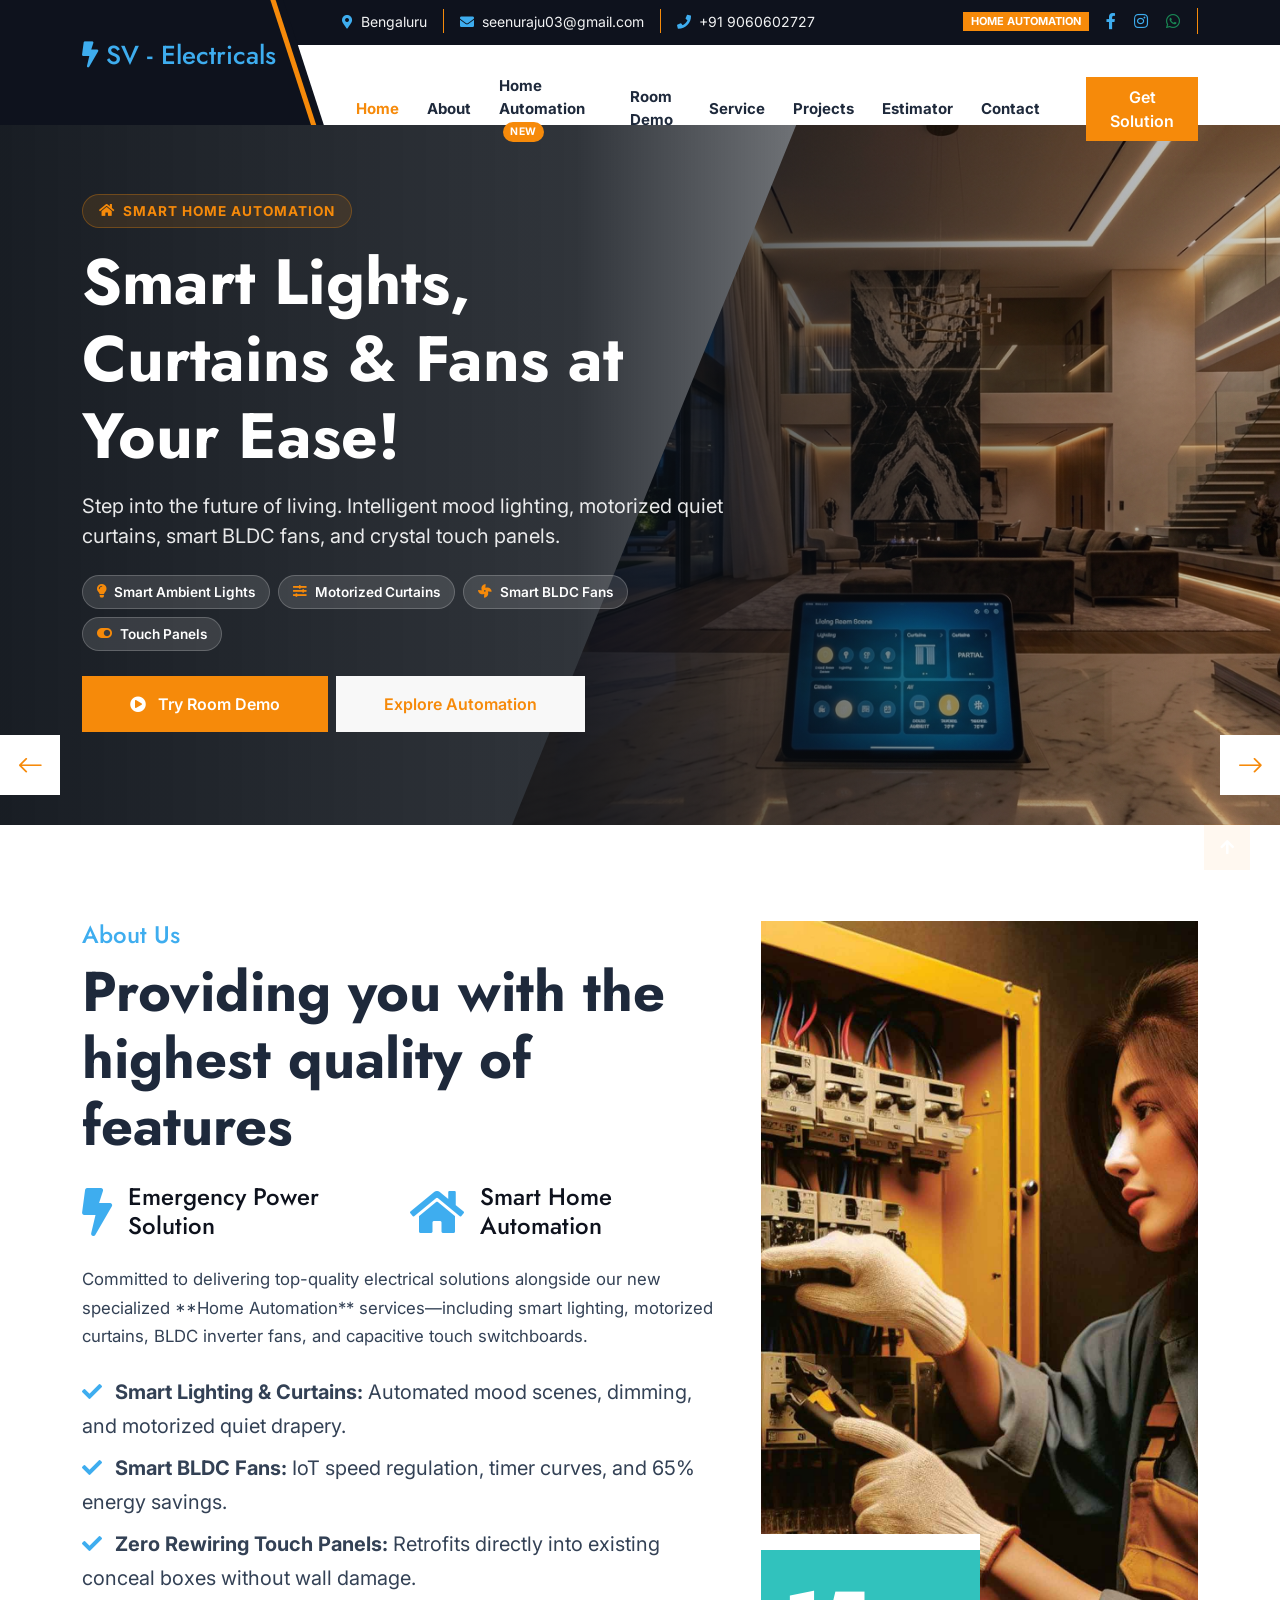
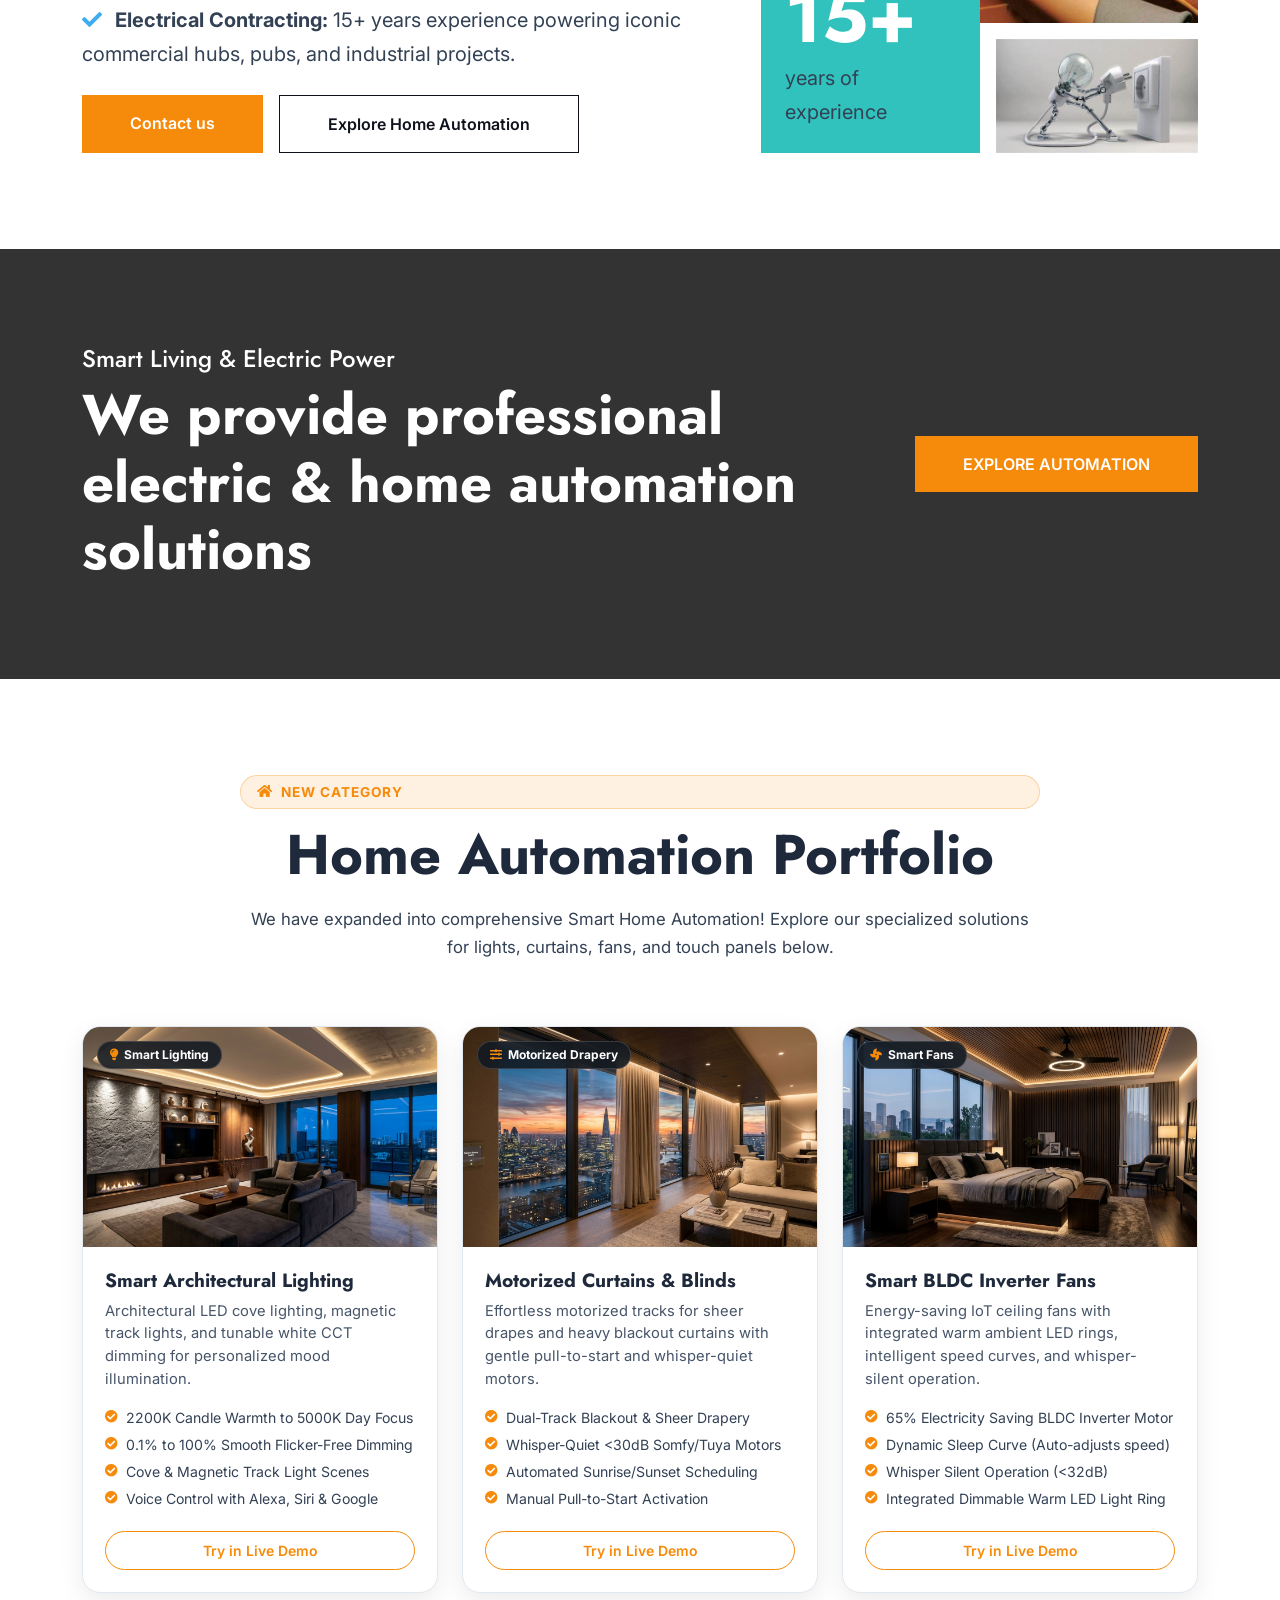
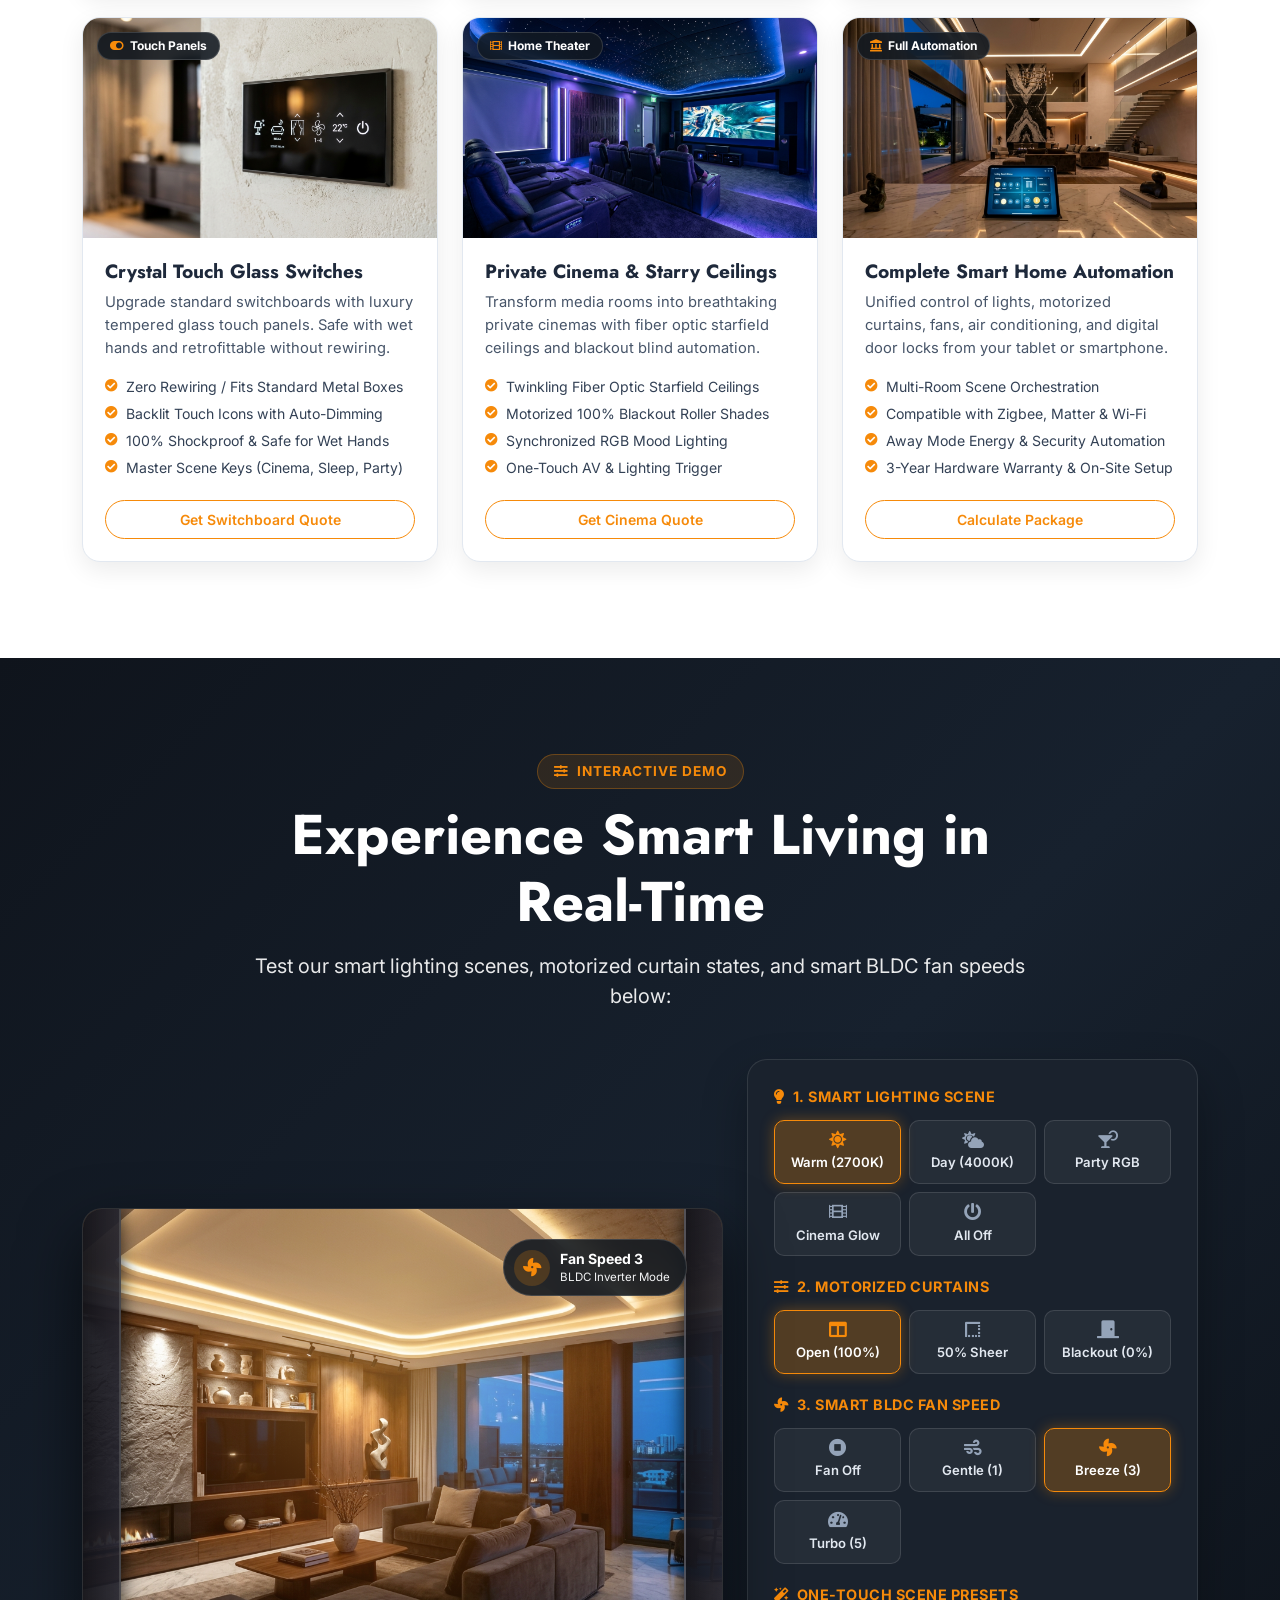
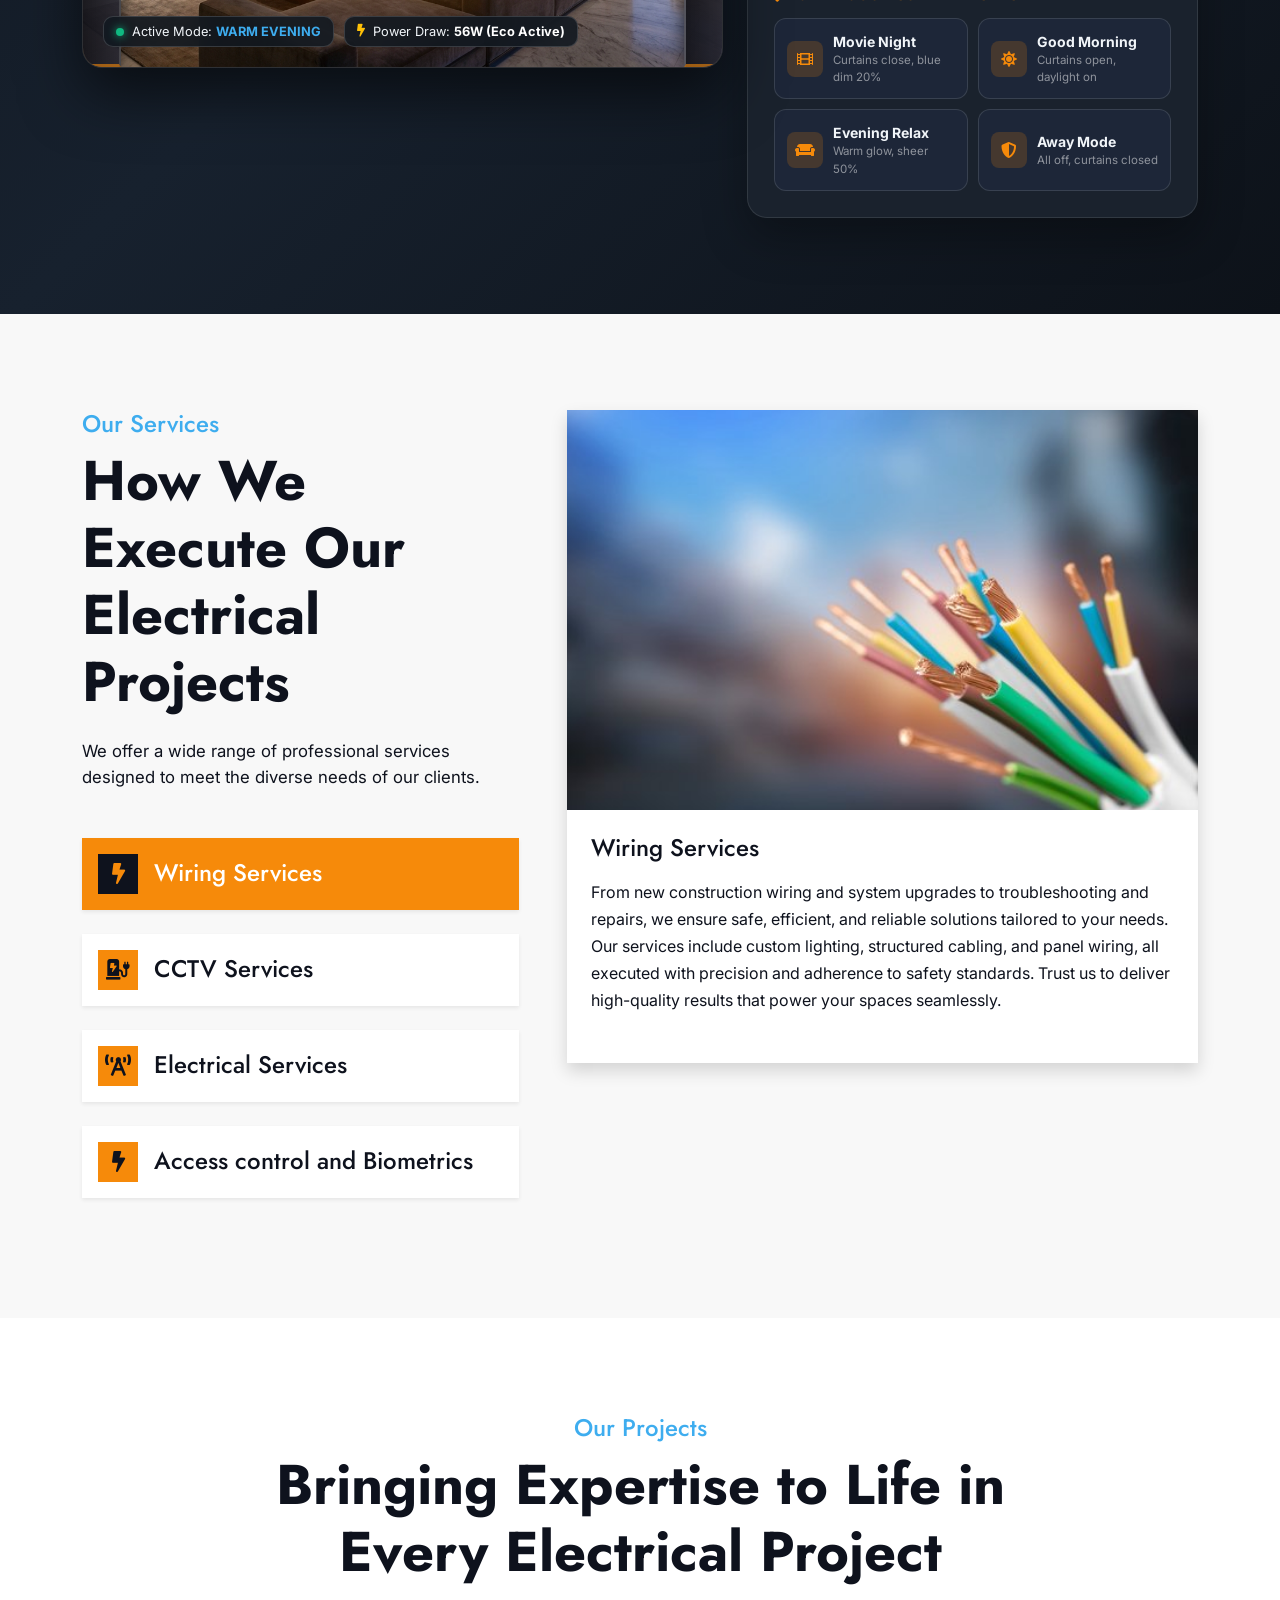
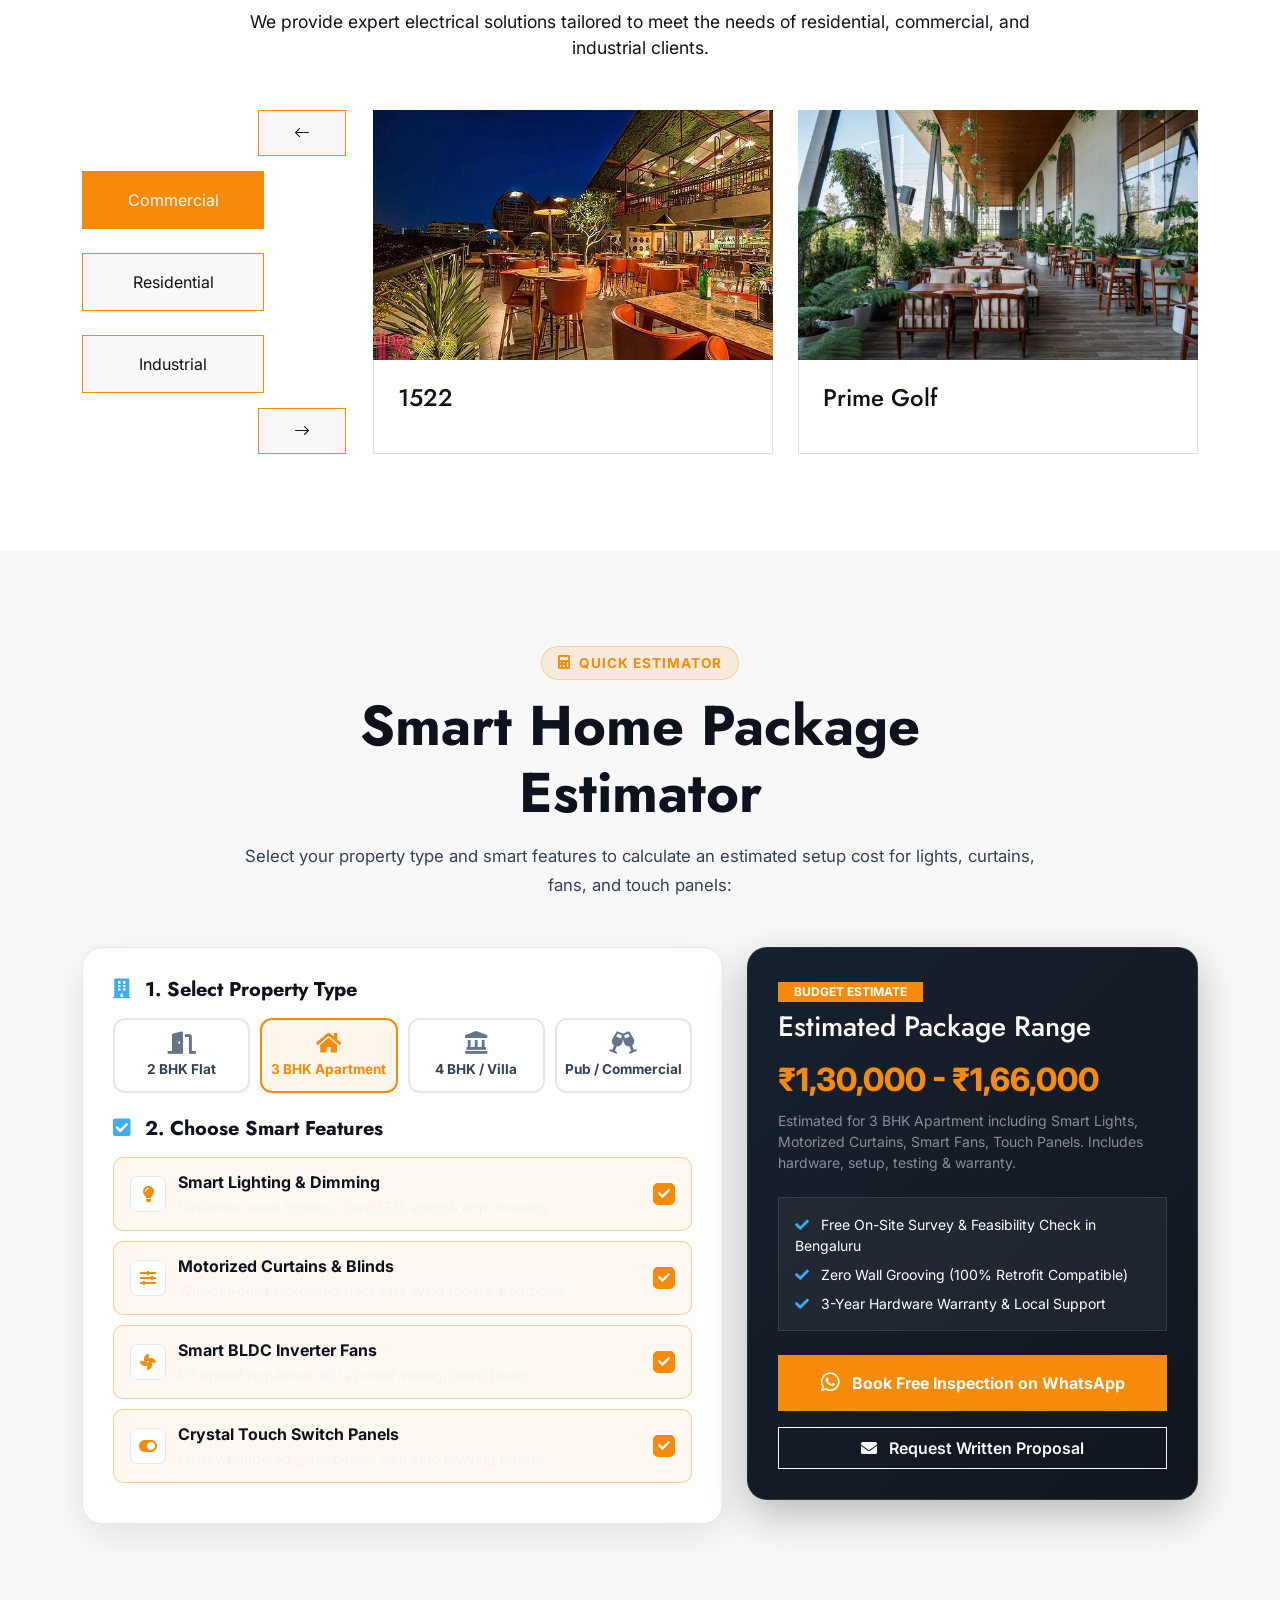
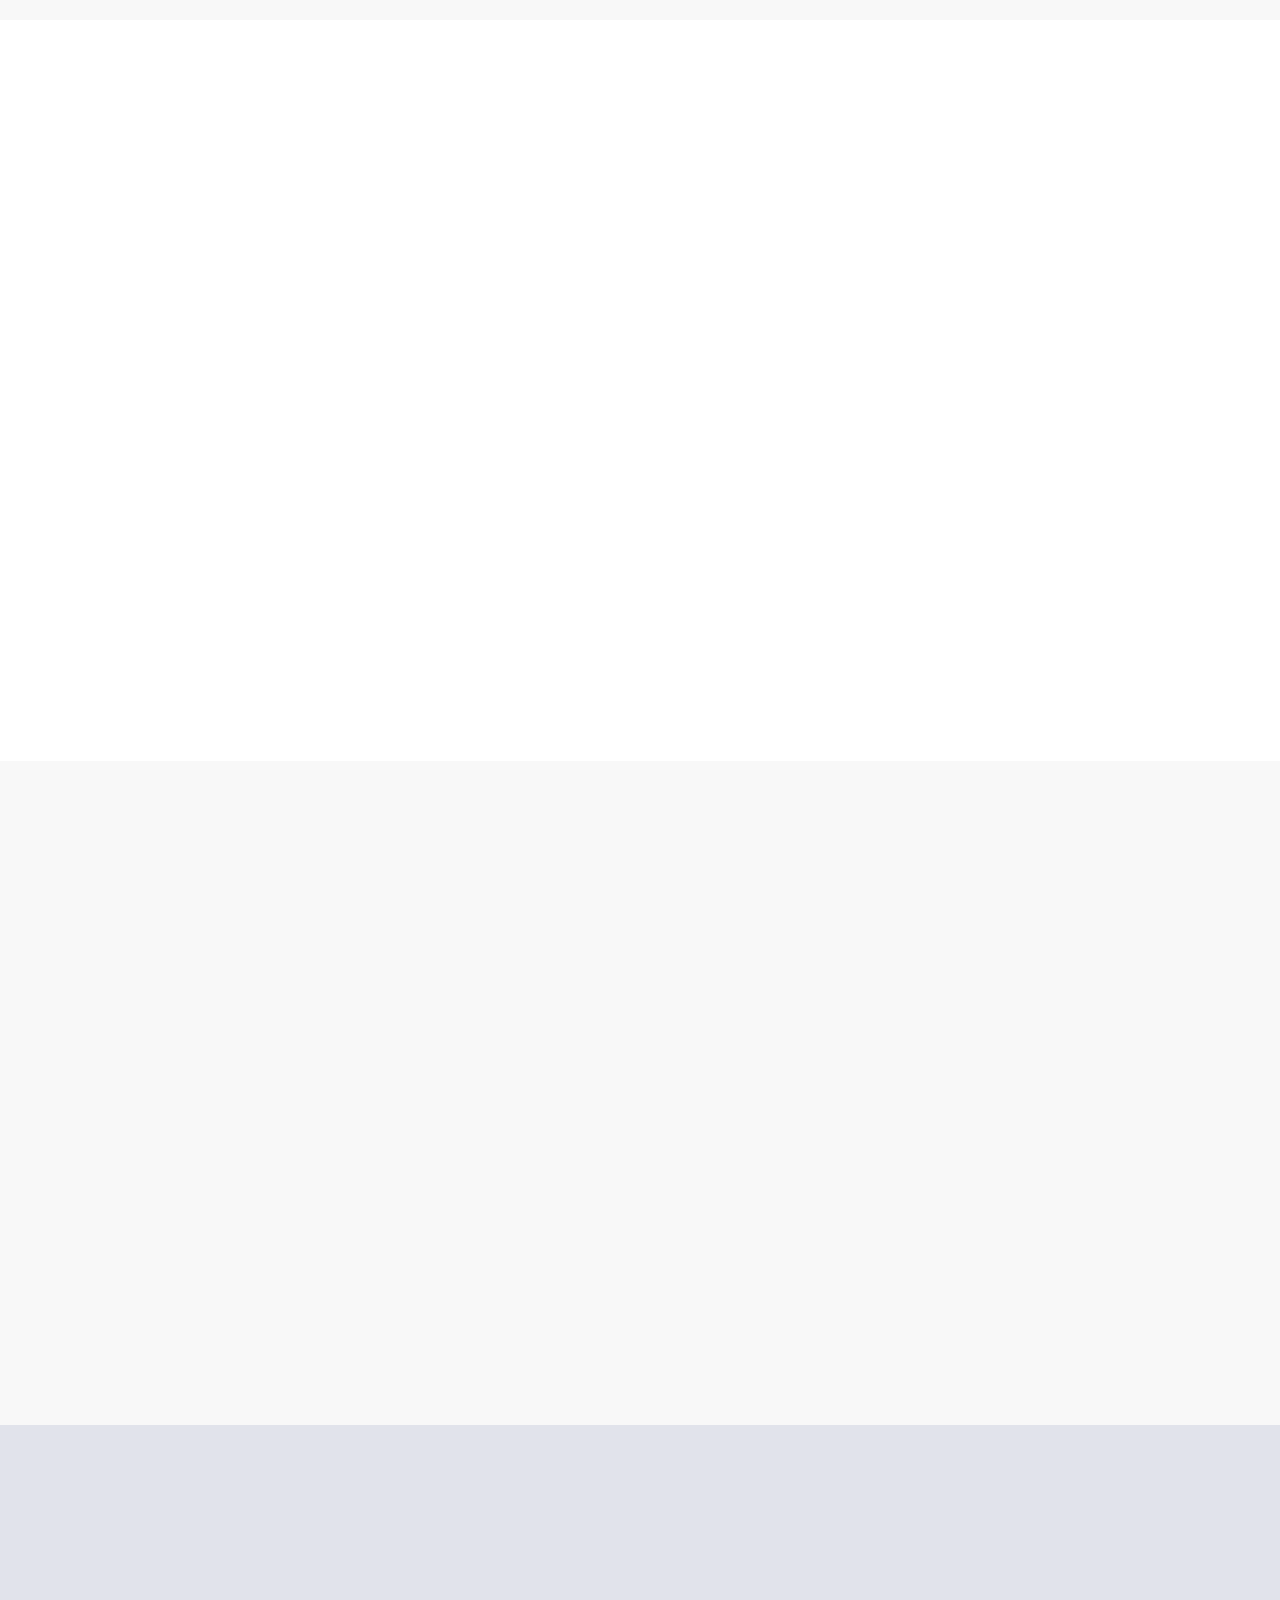
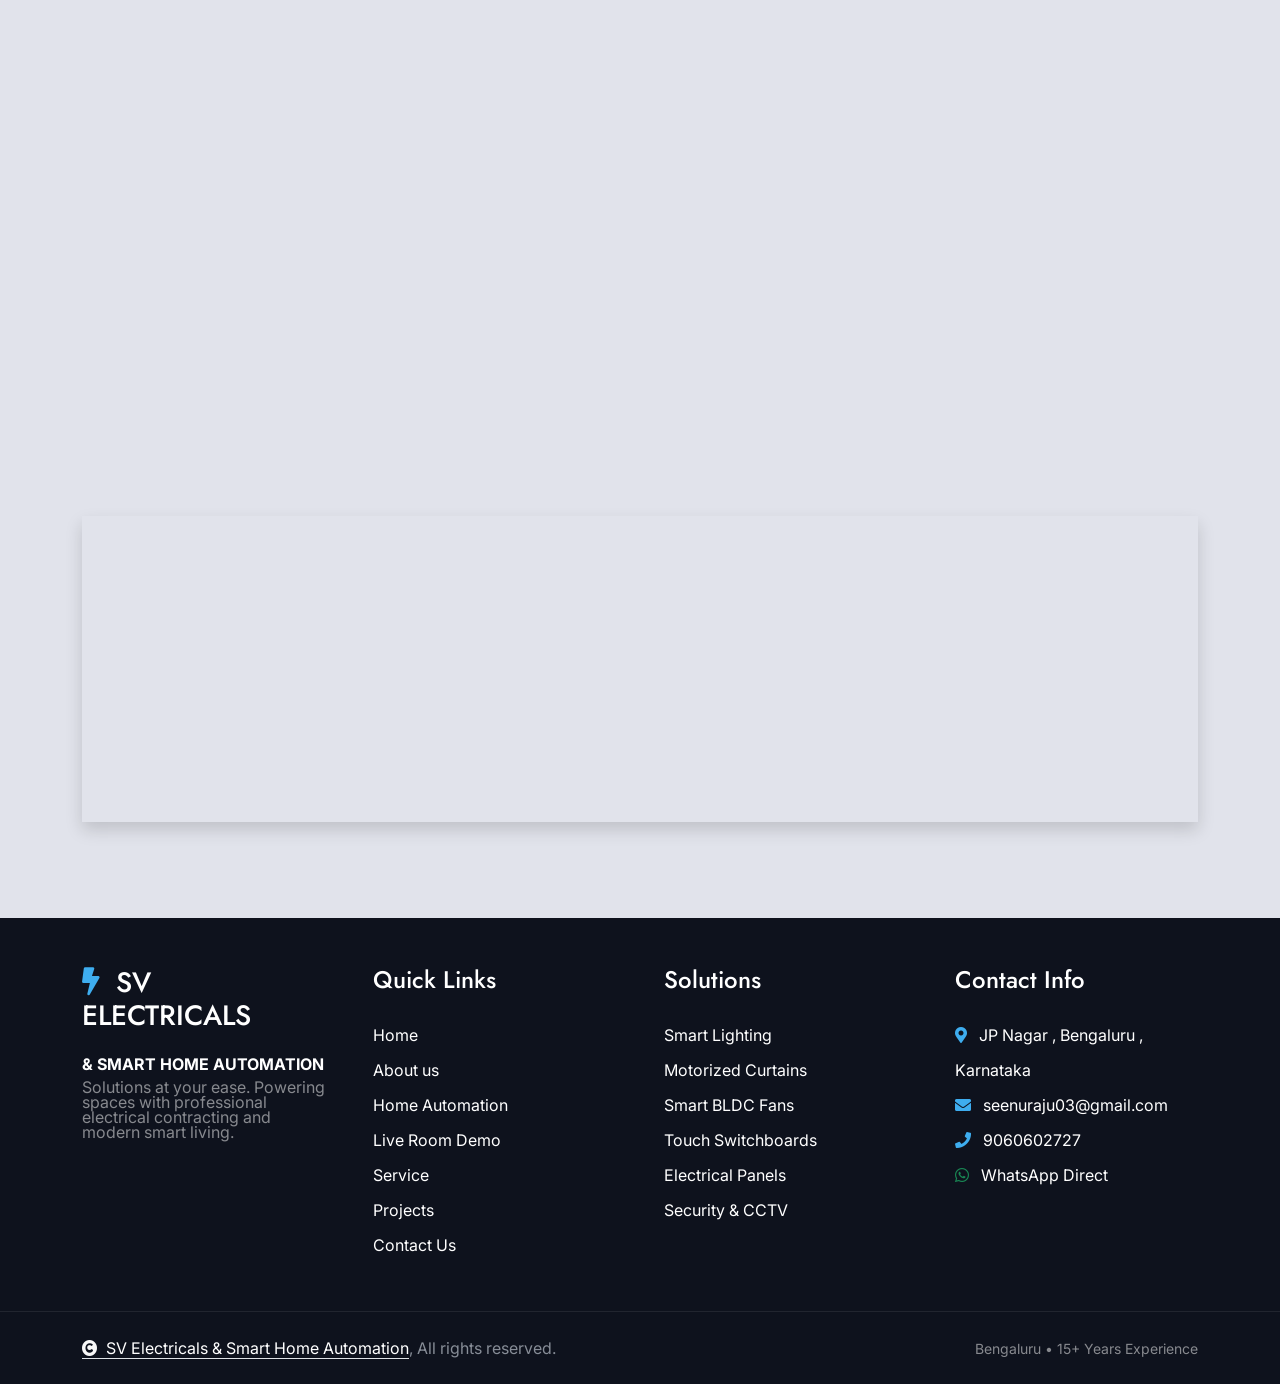
==== commit 11c35675: "Fix navbar contrast, slant overlay, restore original electrical projects carousel, and cleanly integ" ====
--- a/index.html
+++ b/index.html
@@ -3,10 +3,10 @@
 
     <head>
         <meta charset="utf-8">
-        <title>SV Electricals & Smart Home Automation | Lights, Curtains & Fan Automation Bengaluru</title>
+        <title>SV - Electricals & Smart Home Automation | Bengaluru</title>
         <meta content="width=device-width, initial-scale=1.0" name="viewport">
-        <meta content="Smart home automation Bengaluru, Motorized curtains Bengaluru, Smart lighting installation, Smart BLDC fans, Touch glass switch panels, Home automation JP Nagar, Electrician near me, Electrical contractors in Bengaluru, Commercial electrical services, 1522 electrical contractor" name="keywords">
-        <meta content="SV Electricals & Smart Home Automation provides end-to-end smart living solutions in Bengaluru—including smart lighting, motorized curtains, smart BLDC fans, feather-touch glass panels, and 15+ years of trusted electrical contracting." name="description">
+        <meta content="Home automation Bengaluru, Smart lighting, Motorized curtains, Smart BLDC fans, Touch switch panels, Electrical services near me, Local electrician services, Commercial electrical contractor, JP Nagar Bengaluru, 1522 electrical, Prime Golf, Big Basket, L&T" name="keywords">
+        <meta content="Looking for trusted electrical services and modern home automation? We specialize in smart lights, motorized curtains, BLDC fans, touch switch panels, and 15+ years of commercial and residential electrical solutions in Bengaluru." name="description">
         <link rel="icon" href="images/navbarlogo.png" type="image/png">
 
         <!-- Google Web Fonts -->
@@ -27,7 +27,7 @@
 
         <!-- Template Stylesheet -->
         <link href="css/style.css" rel="stylesheet">
-        <!-- Automation & Portfolio Stylesheet -->
+        <!-- Automation Stylesheet -->
         <link href="css/automation.css" rel="stylesheet">
         <link rel="stylesheet" href="https://s.pageclip.co/v1/pageclip.css" media="screen">
     </head>
@@ -41,22 +41,21 @@
         </div>
         <!-- Spinner End -->
 
-        <!-- Navbar & Topbar Start -->
+        <!-- Navbar & Hero Start -->
         <div class="container-fluid header-top">
             <div class="container d-flex align-items-center">
                 <div class="d-flex align-items-center h-100">
                     <a href="index.html" class="navbar-brand" style="height: 125px;">
-                        <h1 class="text-primary mb-0"><i class="fas fa-bolt"></i> SV Electricals</h1>
-                        <small class="text-white d-block" style="font-size: 11px; letter-spacing: 2px; text-transform: uppercase; margin-top: -5px;">& Smart Automation</small>
+                        <h1 class="text-primary mb-0"><i class="fas fa-bolt"></i> SV - Electricals</h1>
                     </a>
                 </div>
                 <div class="w-100 h-100">
                     <div class="topbar px-0 py-2 d-none d-lg-block" style="height: 45px;">
                         <div class="row gx-0 align-items-center">
                             <div class="col-lg-8 text-center text-lg-center mb-lg-0">
-                                <div class="d-flex flex-wrap">
+                                <div class="d-flex flex-wrap align-items-center">
                                     <div class="border-end border-primary pe-3">
-                                        <a href="#" class="text-muted small"><i class="fas fa-map-marker-alt text-primary me-2"></i>JP Nagar, Bengaluru</a>
+                                        <a href="#" class="text-muted small"><i class="fas fa-map-marker-alt text-primary me-2"></i>Bengaluru</a>
                                     </div>
                                     <div class="ps-3 border-end border-primary pe-3">
                                         <a href="mailto:seenuraju03@gmail.com" class="text-muted small"><i class="fas fa-envelope text-primary me-2"></i>seenuraju03@gmail.com</a>
@@ -68,7 +67,7 @@
                             </div>
                             <div class="col-lg-4 text-center text-lg-end">
                                 <div class="d-flex justify-content-end align-items-center">
-                                    <span class="badge bg-primary text-white me-3 px-3 py-1" style="font-size: 11px; letter-spacing: 0.5px;">SMART HOME AUTOMATION</span>
+                                    <span class="badge bg-primary text-white me-3 px-2 py-1" style="font-size: 11px;">HOME AUTOMATION</span>
                                     <div class="d-flex border-end border-primary pe-3">
                                         <a class="btn p-0 text-primary me-3" href="#"><i class="fab fa-facebook-f"></i></a>
                                         <a class="btn p-0 text-primary me-3" href="#"><i class="fab fa-instagram"></i></a>
@@ -81,24 +80,23 @@
                     <div class="nav-bar px-0 py-lg-0" style="height: 80px;">
                         <nav class="navbar navbar-expand-lg navbar-light d-flex justify-content-lg-end">
                             <a href="index.html" class="navbar-brand-2">
-                                <h2 class="text-primary mb-0"><i class="fas fa-bolt"></i> SV Electricals</h2>
+                                <h1 class="text-primary mb-0"><i class="fas fa-bolt"></i> SV Electricals</h1>
                             </a>    
                             <button class="navbar-toggler" type="button" data-bs-toggle="collapse" data-bs-target="#navbarCollapse" aria-label="Toggle navigation">
                                 <span class="navbar-toggler-icon"></span>
                             </button>
+                                
                             <div class="collapse navbar-collapse" id="navbarCollapse">
-                                <div class="navbar-nav">
-                                    <a href="index.html" class="nav-item nav-link active">Home</a>
-                                    <a href="#svabout" class="nav-item nav-link">About</a>
-                                    <a href="#sv-automation" class="nav-item nav-link">Automation <span class="nav-smart-badge">NEW</span></a>
-                                    <a href="#sv-simulator" class="nav-item nav-link">Live Demo</a>
-                                    <a href="#svprojects" class="nav-item nav-link">Portfolio</a>
-                                    <a href="#svservices" class="nav-item nav-link">Services</a>
-                                    <a href="#sv-estimator" class="nav-item nav-link">Estimator</a>
-                                    <a href="#svcontact" class="nav-item nav-link">Contact</a>
-                                    <div class="nav-btn ps-3">
-                                        <a href="#sv-estimator" class="btn btn-primary py-2 px-4 ms-0 ms-lg-3"><i class="fas fa-calculator me-2"></i> Get Estimate</a>
-                                    </div>
+                                <a href="index.html" class="nav-item nav-link active">Home</a>
+                                <a href="#svabout" class="nav-item nav-link">About</a>
+                                <a href="#svautomation" class="nav-item nav-link">Home Automation <span class="nav-smart-badge">NEW</span></a>
+                                <a href="#svsimulator" class="nav-item nav-link">Room Demo</a>
+                                <a href="#svservices" class="nav-item nav-link">Service</a>
+                                <a href="#svprojects" class="nav-item nav-link">Projects</a>
+                                <a href="#svestimator" class="nav-item nav-link">Estimator</a>
+                                <a href="#svcontact" class="nav-item nav-link">Contact</a>
+                                <div class="nav-btn ps-3">
+                                    <a href="#svestimator" class="btn btn-primary py-2 px-4 ms-0 ms-lg-3"> Get Solution</a>
                                 </div>
                             </div>
                         </nav>
@@ -106,90 +104,88 @@
                 </div>
             </div>
         </div>
-        <!-- Navbar & Topbar End -->
+        <!-- Navbar & Hero End -->
 
         <!-- Carousel Start -->
         <div class="header-carousel owl-carousel overflow-hidden">
             
-            <!-- Slide 1: Smart Home Automation (Hero Flagship) -->
+            <!-- Slide 1: Home Automation (Lights, Curtains, Fans) -->
             <div class="header-carousel-item hero-section">
                 <div class="hero-bg-half-smart"></div>
                 <div class="hero-shape-1"></div>
                 <div class="carousel-caption">
                     <div class="container">
                         <div class="row g-4 align-items-center">
-                            <div class="col-lg-8 animated fadeInLeft">
+                            <div class="col-lg-7 animated fadeInLeft">
                                 <div class="text-sm-center text-md-start">
-                                    <div class="badge-smart mb-3"><i class="fas fa-home"></i> Next-Gen Smart Living</div>
-                                    <h1 class="display-3 text-white mb-3 fw-bold">Smart Lights, Curtains & Fans at Your Command</h1>
-                                    <p class="mb-4 text-white-50 fs-5">
-                                        Experience the pinnacle of smart home luxury. From tunable mood lighting and motorized quiet curtains to smart BLDC fans and crystal touch panels.
+                                    <div class="badge-smart mb-3"><i class="fas fa-home"></i> Smart Home Automation</div>
+                                    <h1 class="display-3 text-white mb-3 fw-bold">Smart Lights, Curtains &amp; Fans at Your Ease!</h1>
+                                    <p class="mb-4 text-white fs-5" style="opacity: 0.9;">
+                                        Step into the future of living. Intelligent mood lighting, motorized quiet curtains, smart BLDC fans, and crystal touch panels.
                                     </p>
                                     <div class="hero-feature-tags">
-                                        <span class="hero-feature-tag"><i class="fas fa-lightbulb"></i> Smart Ambient Lighting</span>
-                                        <span class="hero-feature-tag"><i class="fas fa-sliders-h"></i> Motorized Quiet Curtains</span>
+                                        <span class="hero-feature-tag"><i class="fas fa-lightbulb"></i> Smart Ambient Lights</span>
+                                        <span class="hero-feature-tag"><i class="fas fa-sliders-h"></i> Motorized Curtains</span>
                                         <span class="hero-feature-tag"><i class="fas fa-fan"></i> Smart BLDC Fans</span>
-                                        <span class="hero-feature-tag"><i class="fas fa-toggle-on"></i> Crystal Touch Panels</span>
-                                    </div>
-                                    <div class="d-flex justify-content-center justify-content-md-start flex-wrap gap-3 mb-4">
-                                        <a class="btn btn-primary py-3 px-4 px-md-5" href="#sv-simulator"><i class="fas fa-play-circle me-2"></i> Try Live Room Demo</a>
-                                        <a class="btn btn-light py-3 px-4 px-md-5" href="#svprojects"><i class="fas fa-images me-2"></i> View Portfolio</a>
-                                    </div>
-                                </div>
-                            </div>
-                        </div>
-                    </div>
-                </div>
-            </div>
-
-            <!-- Slide 2: Motorized Curtains & Touch Ambiance -->
+                                        <span class="hero-feature-tag"><i class="fas fa-toggle-on"></i> Touch Panels</span>
+                                    </div>
+                                    <div class="d-flex justify-content-center justify-content-md-start flex-wrap gap-2 mb-4">
+                                        <a class="btn btn-primary py-3 px-4 px-md-5" href="#svsimulator"><i class="fas fa-play-circle me-2"></i> Try Room Demo</a>
+                                        <a class="btn btn-light py-3 px-4 px-md-5" href="#svautomation">Explore Automation</a>
+                                    </div>
+                                </div>
+                            </div>
+                        </div>
+                    </div>
+                </div>
+            </div>
+
+            <!-- Slide 2: Motorized Curtains & Touch Panels -->
             <div class="header-carousel-item hero-section">
                 <div class="hero-bg-half-curtains"></div>
                 <div class="hero-shape-2"></div>
                 <div class="carousel-caption">
                     <div class="container">
                         <div class="row g-4 align-items-center">
-                            <div class="col-lg-8 animated fadeInLeft">
+                            <div class="col-lg-7 animated fadeInLeft">
                                 <div class="text-sm-center text-md-start">
-                                    <div class="badge-smart mb-3"><i class="fas fa-sliders-h"></i> Motorized Drapery & Scenes</div>
-                                    <h1 class="display-3 text-white mb-3 fw-bold">Whisper-Quiet Curtains & One-Touch Scenes</h1>
-                                    <p class="mb-4 text-white-50 fs-5">
+                                    <div class="badge-smart mb-3"><i class="fas fa-sliders-h"></i> Motorized Drapery</div>
+                                    <h1 class="display-3 text-white mb-3 fw-bold">Whisper-Quiet Curtains &amp; Touch Controls</h1>
+                                    <p class="mb-4 text-white fs-5" style="opacity: 0.9;">
                                         Automated sunrise opening, sun-tracking heat block, and seamless voice control with Alexa, Google Home, and Apple HomeKit.
                                     </p>
                                     <div class="hero-feature-tags">
-                                        <span class="hero-feature-tag"><i class="fas fa-microphone"></i> Alexa & Google Voice</span>
-                                        <span class="hero-feature-tag"><i class="fas fa-clock"></i> Scheduled Automation</span>
-                                        <span class="hero-feature-tag"><i class="fas fa-volume-mute"></i> &lt;30dB Silent Motors</span>
-                                        <span class="hero-feature-tag"><i class="fas fa-shield-alt"></i> Zero Rewiring Retrofit</span>
-                                    </div>
-                                    <div class="d-flex justify-content-center justify-content-md-start flex-wrap gap-3 mb-4">
-                                        <a class="btn btn-primary py-3 px-4 px-md-5" href="#sv-automation">Explore Automation</a>
-                                        <a class="btn btn-light py-3 px-4 px-md-5" href="#sv-estimator">Estimate Package Cost</a>
-                                    </div>
-                                </div>
-                            </div>
-                        </div>
-                    </div>
-                </div>
-            </div>
-
-            <!-- Slide 3: Trusted Electrical Contracting -->
+                                        <span class="hero-feature-tag"><i class="fas fa-clock"></i> Scheduled Curtains</span>
+                                        <span class="hero-feature-tag"><i class="fas fa-volume-mute"></i> &lt;30dB Quiet</span>
+                                        <span class="hero-feature-tag"><i class="fas fa-magic"></i> Zero Rewiring Retrofit</span>
+                                    </div>
+                                    <div class="d-flex justify-content-center justify-content-md-start flex-wrap gap-2 mb-4">
+                                        <a class="btn btn-primary py-3 px-4 px-md-5" href="#svautomation">Our Smart Portfolio</a>
+                                        <a class="btn btn-light py-3 px-4 px-md-5" href="#svestimator">Cost Estimator</a>
+                                    </div>
+                                </div>
+                            </div>
+                        </div>
+                    </div>
+                </div>
+            </div>
+
+            <!-- Slide 3: Original Electrical Services -->
             <div class="header-carousel-item hero-section">
                 <div class="hero-bg-half-1"></div>
                 <div class="hero-shape-1"></div>
                 <div class="carousel-caption">
                     <div class="container">
                         <div class="row g-4 align-items-center">
-                            <div class="col-lg-8 animated fadeInLeft">
+                            <div class="col-lg-7 animated fadeInLeft">
                                 <div class="text-sm-center text-md-start">
-                                    <div class="badge-smart mb-3"><i class="fas fa-bolt"></i> 15+ Years Electrical Engineering</div>
-                                    <h1 class="display-3 text-white mb-3 fw-bold">Commercial, Industrial & Residential Power</h1>
-                                    <p class="mb-4 text-white-50 fs-5">
-                                        High-tension & low-tension layouts, turnkey commercial projects, generator synchronizers, and safety compliance for iconic venues like 1522, Prime Golf, and L&T.
+                                    <h4 class="text-white text-uppercase fw-bold mb-4">Current Electrical Services</h4>
+                                    <h1 class="display-2 text-white mb-4">E- solutions at the ease of our fingers!</h1>
+                                    <p class="mb-5 fs-5 text-white" style="opacity: 0.9;">
+                                        15+ years of trusted electrical solutions for commercial, industrial, and residential clients.
                                     </p>
-                                    <div class="d-flex justify-content-center justify-content-md-start flex-wrap gap-3 mb-4">
-                                        <a class="btn btn-primary py-3 px-4 px-md-5" href="#svservices">Electrical Services</a>
-                                        <a class="btn btn-light py-3 px-4 px-md-5" href="#svcontact">Contact Us</a>
+                                    <div class="d-flex justify-content-center justify-content-md-start flex-shrink-0 mb-4">
+                                        <a class="btn btn-primary py-3 px-4 px-md-5 ms-2" href="#svservices">Learn More</a>
                                     </div>
                                 </div>
                             </div>
@@ -201,56 +197,55 @@
         </div>
         <!-- Carousel End -->
 
-        <!-- About Start -->
+        <!-- About Start (Preserved Layout with Correct Images & High Contrast Text) -->
         <div class="container-fluid about py-5">
             <div class="container py-5" id="svabout">
                 <div class="row g-5">
                     <div class="col-lg-7 wow fadeInLeft" data-wow-delay="0.2s">
                         <div class="h-100">
-                            <span class="badge-smart"><i class="fas fa-award"></i> About SV Electricals & Automation</span>
-                            <h2 class="display-4 mb-4">Where Modern Smart Living Meets Proven Electrical Craftsmanship</h2>
+                            <h4 class="text-primary">About Us</h4>
+                            <h1 class="display-4 mb-4" style="color: #1e293b; font-weight: 700;">Providing you with the highest quality of features</h1>
                             <div class="row g-4 mb-4">
                                 <div class="col-md-6">
-                                    <div class="d-flex align-items-center p-3 rounded border bg-light">
-                                        <span class="fas fa-microchip fa-2x text-primary me-3"></span>
-                                        <div>
-                                            <h5 class="mb-1">Smart Automation</h5>
-                                            <small class="text-muted">Lights, Curtains & Fan IoT</small>
-                                        </div>
-                                    </div>
+                                    <a href="#" class="d-flex align-items-center">
+                                        <span class="fas fa-bolt fa-3x text-primary me-3"></span>
+                                        <h4 class="mb-0 text-dark">Emergency Power Solution</h4>
+                                    </a>
                                 </div>
                                 <div class="col-md-6">
-                                    <div class="d-flex align-items-center p-3 rounded border bg-light">
-                                        <span class="fas fa-bolt fa-2x text-primary me-3"></span>
-                                        <div>
-                                            <h5 class="mb-1">Electrical Contracting</h5>
-                                            <small class="text-muted">Turnkey HT/LT Solutions</small>
-                                        </div>
-                                    </div>
-                                </div>
-                            </div>
-                            <p class="mb-4 text-muted">
-                                With over 15 years of field experience in Bengaluru, SV has powered prestigious commercial establishments, industrial hubs, and luxury residences. Today, we bring this deep electrical mastery to **Home Automation**—ensuring every smart light, motorized curtain, BLDC fan, and touch panel operates with rock-solid electrical safety and zero compromise.
+                                    <a href="#" class="d-flex align-items-center">
+                                        <span class="fas fa-home fa-3x text-primary me-3"></span>
+                                        <h4 class="mb-0 text-dark">Smart Home Automation</h4>
+                                    </a>
+                                </div>
+                            </div>
+                            <p class="mb-4 about-desc">
+                                Committed to delivering top-quality electrical solutions alongside our new specialized **Home Automation** services—including smart lighting, motorized curtains, BLDC inverter fans, and capacitive touch switchboards.
                             </p>
                             <div class="text-dark mb-4">
-                                <p class="fs-6 mb-2"><span class="fa fa-check-circle text-primary me-2"></span> <strong>Zero Wall Damage Retrofit:</strong> Upgrade your existing switches into smart touch panels without breaking plaster or rewiring.</p>
-                                <p class="fs-6 mb-2"><span class="fa fa-check-circle text-primary me-2"></span> <strong>Bespoke Motorized Curtains:</strong> Automated dual-track drapery with sun-tracking and whisper-quiet motors (&lt;30dB).</p>
-                                <p class="fs-6 mb-2"><span class="fa fa-check-circle text-primary me-2"></span> <strong>Smart BLDC Energy Saving Fans:</strong> IoT app speed regulation with 65% power reduction and sleep curve timing.</p>
-                                <p class="fs-6 mb-2"><span class="fa fa-check-circle text-primary me-2"></span> <strong>Tested Commercial Reliability:</strong> Trusted by 1522 Pub, Prime Golf, Big Basket, BESCOM, and L&T.</p>
+                                <p class="fs-5 mb-2"><span class="fa fa-check text-primary me-2"></span> <strong>Smart Lighting &amp; Curtains:</strong> Automated mood scenes, dimming, and motorized quiet drapery.</p>
+                                <p class="fs-5 mb-2"><span class="fa fa-check text-primary me-2"></span> <strong>Smart BLDC Fans:</strong> IoT speed regulation, timer curves, and 65% energy savings.</p>
+                                <p class="fs-5 mb-2"><span class="fa fa-check text-primary me-2"></span> <strong>Zero Rewiring Touch Panels:</strong> Retrofits directly into existing conceal boxes without wall damage.</p>
+                                <p class="fs-5 mb-2"><span class="fa fa-check text-primary me-2"></span> <strong>Electrical Contracting:</strong> 15+ years experience powering iconic commercial hubs, pubs, and industrial projects.</p>
                             </div>
                             <div class="d-flex gap-3 flex-wrap">
-                                <a class="btn btn-primary py-3 px-4 px-md-5" href="#sv-simulator"><i class="fas fa-gamepad me-2"></i> Experience Live Room Demo</a>
-                                <a class="btn btn-outline-dark py-3 px-4 px-md-5" href="portfolio.html"><i class="fas fa-book-open me-2"></i> View Full Portfolio</a>
+                                <a class="btn btn-primary py-3 px-4 px-md-5" href="#svcontact">Contact us</a>
+                                <a class="btn btn-outline-dark py-3 px-4 px-md-5" href="#svautomation">Explore Home Automation</a>
                             </div>
                         </div>
                     </div>
                     <div class="col-lg-5 wow fadeInRight" data-wow-delay="0.2s">
                         <div class="position-relative h-100">
-                            <img src="images/smart_touch_panel_1793089455965.jpg" class="img-fluid w-100 h-100 rounded-4 shadow" style="object-fit: cover; min-height: 480px;" alt="Smart Automation Switch Panel">
-                            <div class="position-absolute pt-3" style="width: 65%; left: 15px; bottom: 20px;">
-                                <div class="bg-svelec p-4 rounded-3 shadow">
-                                    <h3 class="display-3 mb-0 text-white fw-bold">15+</h3>
-                                    <p class="text-white fs-5 mb-0 font-weight-bold">Years of Electrical & Automation Excellence</p>
+                            <img src="img/header-2.jpg" class="img-fluid w-100 h-100 rounded-3" style="object-fit: cover; min-height: 450px;" alt="SV Electricals Work">
+                            <div class="bg-white">
+                                <div class="position-absolute pt-3 bg-white" style="width: 50%; left: 0; bottom: 0;">
+                                    <div class="bg-svelec p-4 rounded-3">
+                                        <h4 class="display-2 mb-0 text-white">15+</h4>
+                                        <p class="text-white fs-5 mb-0">years of experience</p>
+                                    </div>
+                                </div>
+                                <div class="position-absolute p-3 bg-white pb-0 pe-0" style="width: 50%; bottom: 0; right: 0;">
+                                    <img src="images/electrical.jpeg" class="img-fluid rounded-3" alt="Electrical Work">
                                 </div>
                             </div>
                         </div>
@@ -260,52 +255,212 @@
         </div>
         <!-- About End -->
 
+        <!-- Banner Start -->
+        <div class="container-fluid banner py-5 wow zoomIn" data-wow-delay="0.2s">
+            <div class="banner-design-1"></div>
+            <div class="banner-design-2"></div>
+            <div class="container py-5">
+                <div class="row g-5">
+                    <div class="col-lg-8">
+                        <div>
+                            <h4 class="text-white">Smart Living &amp; Electric Power</h4>
+                            <h1 class="display-4 text-white mb-0">We provide professional electric &amp; home automation solutions</h1>
+                        </div>
+                    </div>
+                    <div class="col-lg-4">
+                        <div class="d-flex align-items-center justify-content-lg-end h-100">
+                            <a class="btn btn-primary py-3 px-4 px-md-5 ms-2" href="#svautomation">EXPLORE AUTOMATION</a>
+                        </div>
+                    </div>
+                </div>
+            </div>
+        </div>
+        <!-- Banner End -->
+
         <!-- =============================================================
-             INTERACTIVE SMART LIVING ROOM SIMULATOR (Flagship WOW Feature)
+             DEDICATED HOME AUTOMATION PORTFOLIO SHOWCASE
              ============================================================= -->
-        <div class="container-fluid simulator-section py-5" id="sv-simulator">
+        <div class="container-fluid py-5" id="svautomation" style="background: #ffffff;">
+            <div class="container py-5">
+                <div class="d-flex flex-column mx-auto text-center mb-5 wow fadeInUp" data-wow-delay="0.1s" style="max-width: 800px;">
+                    <span class="badge-smart"><i class="fas fa-home"></i> New Category</span>
+                    <h2 class="display-4 mb-3" style="color: #1e293b; font-weight: 700;">Home Automation Portfolio</h2>
+                    <p class="section-desc">
+                        We have expanded into comprehensive Smart Home Automation! Explore our specialized solutions for lights, curtains, fans, and touch panels below.
+                    </p>
+                </div>
+
+                <div class="row g-4">
+                    
+                    <!-- 1. Smart Lighting -->
+                    <div class="col-md-6 col-lg-4 wow fadeInUp" data-wow-delay="0.1s">
+                        <div class="auto-card">
+                            <div class="auto-card-img-wrap">
+                                <img src="images/smart_lighting.jpg" alt="Smart Lighting Automation">
+                                <div class="auto-card-badge"><i class="fas fa-lightbulb"></i> Smart Lighting</div>
+                            </div>
+                            <div class="auto-card-body">
+                                <h3 class="auto-card-title">Smart Architectural Lighting</h3>
+                                <p class="auto-card-desc">Architectural LED cove lighting, magnetic track lights, and tunable white CCT dimming for personalized mood illumination.</p>
+                                <ul class="auto-card-list">
+                                    <li><i class="fas fa-check-circle"></i> 2200K Candle Warmth to 5000K Day Focus</li>
+                                    <li><i class="fas fa-check-circle"></i> 0.1% to 100% Smooth Flicker-Free Dimming</li>
+                                    <li><i class="fas fa-check-circle"></i> Cove &amp; Magnetic Track Light Scenes</li>
+                                    <li><i class="fas fa-check-circle"></i> Voice Control with Alexa, Siri &amp; Google</li>
+                                </ul>
+                                <a href="#svsimulator" class="btn btn-outline-primary btn-sm rounded-pill w-100 py-2 mt-auto">Try in Live Demo</a>
+                            </div>
+                        </div>
+                    </div>
+
+                    <!-- 2. Motorized Curtains & Blinds -->
+                    <div class="col-md-6 col-lg-4 wow fadeInUp" data-wow-delay="0.2s">
+                        <div class="auto-card">
+                            <div class="auto-card-img-wrap">
+                                <img src="images/smart_curtains.jpg" alt="Motorized Curtains Automation">
+                                <div class="auto-card-badge"><i class="fas fa-sliders-h"></i> Motorized Drapery</div>
+                            </div>
+                            <div class="auto-card-body">
+                                <h3 class="auto-card-title">Motorized Curtains &amp; Blinds</h3>
+                                <p class="auto-card-desc">Effortless motorized tracks for sheer drapes and heavy blackout curtains with gentle pull-to-start and whisper-quiet motors.</p>
+                                <ul class="auto-card-list">
+                                    <li><i class="fas fa-check-circle"></i> Dual-Track Blackout &amp; Sheer Drapery</li>
+                                    <li><i class="fas fa-check-circle"></i> Whisper-Quiet &lt;30dB Somfy/Tuya Motors</li>
+                                    <li><i class="fas fa-check-circle"></i> Automated Sunrise/Sunset Scheduling</li>
+                                    <li><i class="fas fa-check-circle"></i> Manual Pull-to-Start Activation</li>
+                                </ul>
+                                <a href="#svsimulator" class="btn btn-outline-primary btn-sm rounded-pill w-100 py-2 mt-auto">Try in Live Demo</a>
+                            </div>
+                        </div>
+                    </div>
+
+                    <!-- 3. Smart BLDC Fans -->
+                    <div class="col-md-6 col-lg-4 wow fadeInUp" data-wow-delay="0.3s">
+                        <div class="auto-card">
+                            <div class="auto-card-img-wrap">
+                                <img src="images/smart_fans.jpg" alt="Smart BLDC Fans Automation">
+                                <div class="auto-card-badge"><i class="fas fa-fan"></i> Smart Fans</div>
+                            </div>
+                            <div class="auto-card-body">
+                                <h3 class="auto-card-title">Smart BLDC Inverter Fans</h3>
+                                <p class="auto-card-desc">Energy-saving IoT ceiling fans with integrated warm ambient LED rings, intelligent speed curves, and whisper-silent operation.</p>
+                                <ul class="auto-card-list">
+                                    <li><i class="fas fa-check-circle"></i> 65% Electricity Saving BLDC Inverter Motor</li>
+                                    <li><i class="fas fa-check-circle"></i> Dynamic Sleep Curve (Auto-adjusts speed)</li>
+                                    <li><i class="fas fa-check-circle"></i> Whisper Silent Operation (&lt;32dB)</li>
+                                    <li><i class="fas fa-check-circle"></i> Integrated Dimmable Warm LED Light Ring</li>
+                                </ul>
+                                <a href="#svsimulator" class="btn btn-outline-primary btn-sm rounded-pill w-100 py-2 mt-auto">Try in Live Demo</a>
+                            </div>
+                        </div>
+                    </div>
+
+                    <!-- 4. Touch Glass Panels -->
+                    <div class="col-md-6 col-lg-4 wow fadeInUp" data-wow-delay="0.4s">
+                        <div class="auto-card">
+                            <div class="auto-card-img-wrap">
+                                <img src="images/smart_switches.jpg" alt="Touch Glass Switch Panels">
+                                <div class="auto-card-badge"><i class="fas fa-toggle-on"></i> Touch Panels</div>
+                            </div>
+                            <div class="auto-card-body">
+                                <h3 class="auto-card-title">Crystal Touch Glass Switches</h3>
+                                <p class="auto-card-desc">Upgrade standard switchboards with luxury tempered glass touch panels. Safe with wet hands and retrofittable without rewiring.</p>
+                                <ul class="auto-card-list">
+                                    <li><i class="fas fa-check-circle"></i> Zero Rewiring / Fits Standard Metal Boxes</li>
+                                    <li><i class="fas fa-check-circle"></i> Backlit Touch Icons with Auto-Dimming</li>
+                                    <li><i class="fas fa-check-circle"></i> 100% Shockproof &amp; Safe for Wet Hands</li>
+                                    <li><i class="fas fa-check-circle"></i> Master Scene Keys (Cinema, Sleep, Party)</li>
+                                </ul>
+                                <a href="#svestimator" class="btn btn-outline-primary btn-sm rounded-pill w-100 py-2 mt-auto">Get Switchboard Quote</a>
+                            </div>
+                        </div>
+                    </div>
+
+                    <!-- 5. Private Cinema -->
+                    <div class="col-md-6 col-lg-4 wow fadeInUp" data-wow-delay="0.5s">
+                        <div class="auto-card">
+                            <div class="auto-card-img-wrap">
+                                <img src="images/smart_cinema.jpg" alt="Private Cinema Automation">
+                                <div class="auto-card-badge"><i class="fas fa-film"></i> Home Theater</div>
+                            </div>
+                            <div class="auto-card-body">
+                                <h3 class="auto-card-title">Private Cinema &amp; Starry Ceilings</h3>
+                                <p class="auto-card-desc">Transform media rooms into breathtaking private cinemas with fiber optic starfield ceilings and blackout blind automation.</p>
+                                <ul class="auto-card-list">
+                                    <li><i class="fas fa-check-circle"></i> Twinkling Fiber Optic Starfield Ceilings</li>
+                                    <li><i class="fas fa-check-circle"></i> Motorized 100% Blackout Roller Shades</li>
+                                    <li><i class="fas fa-check-circle"></i> Synchronized RGB Mood Lighting</li>
+                                    <li><i class="fas fa-check-circle"></i> One-Touch AV &amp; Lighting Trigger</li>
+                                </ul>
+                                <a href="#svestimator" class="btn btn-outline-primary btn-sm rounded-pill w-100 py-2 mt-auto">Get Cinema Quote</a>
+                            </div>
+                        </div>
+                    </div>
+
+                    <!-- 6. Whole Villa Automation -->
+                    <div class="col-md-6 col-lg-4 wow fadeInUp" data-wow-delay="0.6s">
+                        <div class="auto-card">
+                            <div class="auto-card-img-wrap">
+                                <img src="images/smart_villa.jpg" alt="Complete Smart Villa Automation">
+                                <div class="auto-card-badge"><i class="fas fa-landmark"></i> Full Automation</div>
+                            </div>
+                            <div class="auto-card-body">
+                                <h3 class="auto-card-title">Complete Smart Home Automation</h3>
+                                <p class="auto-card-desc">Unified control of lights, motorized curtains, fans, air conditioning, and digital door locks from your tablet or smartphone.</p>
+                                <ul class="auto-card-list">
+                                    <li><i class="fas fa-check-circle"></i> Multi-Room Scene Orchestration</li>
+                                    <li><i class="fas fa-check-circle"></i> Compatible with Zigbee, Matter &amp; Wi-Fi</li>
+                                    <li><i class="fas fa-check-circle"></i> Away Mode Energy &amp; Security Automation</li>
+                                    <li><i class="fas fa-check-circle"></i> 3-Year Hardware Warranty &amp; On-Site Setup</li>
+                                </ul>
+                                <a href="#svestimator" class="btn btn-outline-primary btn-sm rounded-pill w-100 py-2 mt-auto">Calculate Package</a>
+                            </div>
+                        </div>
+                    </div>
+
+                </div>
+            </div>
+        </div>
+        <!-- Home Automation Portfolio End -->
+
+        <!-- =============================================================
+             INTERACTIVE SMART LIVING ROOM SIMULATOR
+             ============================================================= -->
+        <div class="container-fluid simulator-section py-5" id="svsimulator">
             <div class="container py-5">
                 <div class="text-center mx-auto mb-5 wow fadeInUp" data-wow-delay="0.1s" style="max-width: 800px;">
-                    <span class="badge-smart"><i class="fas fa-sliders-h"></i> Interactive Experience</span>
-                    <h2 class="display-4 text-white mb-3">Experience Smart Living in Real-Time</h2>
-                    <p class="text-white-50 fs-5">
-                        Test-drive our smart lighting scenes, motorized curtain states, and smart BLDC fan speeds below. See how SV transforms your space at the tap of a button!
+                    <span class="badge-smart"><i class="fas fa-sliders-h"></i> Interactive Demo</span>
+                    <h2 class="display-4 text-white mb-3 fw-bold">Experience Smart Living in Real-Time</h2>
+                    <p class="text-white fs-5" style="opacity: 0.9;">
+                        Test our smart lighting scenes, motorized curtain states, and smart BLDC fan speeds below:
                     </p>
                 </div>
 
                 <div class="row g-4 align-items-center">
                     
-                    <!-- Left: Interactive Room Visualizer -->
+                    <!-- Left: Interactive Room Simulator Visualizer -->
                     <div class="col-lg-7 wow fadeInLeft" data-wow-delay="0.2s">
                         <div class="simulator-room-container">
-                            <!-- Background Room Photo -->
                             <div class="simulator-room-bg" id="simRoomBg"></div>
-
-                            <!-- Dynamic Ambient Light Overlay -->
                             <div class="simulator-light-overlay light-mode-warm" id="simLightOverlay"></div>
 
-                            <!-- Simulated Motorized Curtains -->
                             <div class="curtains-open" id="simCurtainsWrap">
                                 <div class="simulator-curtain-left"></div>
                                 <div class="simulator-curtain-right"></div>
                             </div>
 
-                            <!-- Animated Smart BLDC Fan Widget -->
                             <div class="simulator-fan-widget fan-speed-3" id="simFanWidget">
-                                <div class="fan-icon-spin">
-                                    <i class="fas fa-fan"></i>
-                                </div>
+                                <div class="fan-icon-spin"><i class="fas fa-fan"></i></div>
                                 <div>
                                     <div class="small fw-bold text-white" id="simFanSpeedLabel">Fan Speed 3</div>
                                     <div class="text-muted" style="font-size: 0.72rem;">BLDC Inverter Mode</div>
                                 </div>
                             </div>
 
-                            <!-- Live Telemetry HUD -->
                             <div class="simulator-hud">
                                 <div class="simulator-hud-badge">
                                     <span class="status-dot"></span>
-                                    <span>Active Mode: <strong id="simStatusMode" class="text-primary">WARM EVENING</strong></span>
+                                    <span>Active Mode: <strong id="simStatusMode" class="text-primary">WARM SCENE</strong></span>
                                 </div>
                                 <div class="simulator-hud-badge">
                                     <i class="fas fa-bolt text-warning"></i>
@@ -315,11 +470,11 @@
                         </div>
                     </div>
 
-                    <!-- Right: Smart Control Dashboard -->
+                    <!-- Right: Dashboard Controls -->
                     <div class="col-lg-5 wow fadeInRight" data-wow-delay="0.3s">
                         <div class="simulator-controls">
                             
-                            <!-- Control Group 1: Smart Lighting -->
+                            <!-- Control 1: Lights -->
                             <div class="control-group-title">
                                 <i class="fas fa-lightbulb"></i> 1. Smart Lighting Scene
                             </div>
@@ -346,7 +501,7 @@
                                 </button>
                             </div>
 
-                            <!-- Control Group 2: Motorized Curtains -->
+                            <!-- Control 2: Curtains -->
                             <div class="control-group-title">
                                 <i class="fas fa-sliders-h"></i> 2. Motorized Curtains
                             </div>
@@ -365,7 +520,7 @@
                                 </button>
                             </div>
 
-                            <!-- Control Group 3: Smart BLDC Fans -->
+                            <!-- Control 3: Fans -->
                             <div class="control-group-title">
                                 <i class="fas fa-fan"></i> 3. Smart BLDC Fan Speed
                             </div>
@@ -388,8 +543,8 @@
                                 </button>
                             </div>
 
-                            <!-- Control Group 4: One-Touch Mood Presets -->
-                            <div class="control-group-title mt-4">
+                            <!-- Control 4: Mood Presets -->
+                            <div class="control-group-title mt-3">
                                 <i class="fas fa-magic"></i> One-Touch Scene Presets
                             </div>
                             <div class="preset-scene-grid">
@@ -397,28 +552,28 @@
                                     <div class="preset-icon"><i class="fas fa-film"></i></div>
                                     <div>
                                         <div class="fw-bold small">Movie Night</div>
-                                        <div class="text-muted" style="font-size: 0.72rem;">Curtains close, blue dim 20%</div>
+                                        <div class="text-white-50" style="font-size: 0.72rem;">Curtains close, blue dim 20%</div>
                                     </div>
                                 </div>
                                 <div class="preset-btn" data-scene="morning">
                                     <div class="preset-icon"><i class="fas fa-sun"></i></div>
                                     <div>
                                         <div class="fw-bold small">Good Morning</div>
-                                        <div class="text-muted" style="font-size: 0.72rem;">Curtains open, daylight on</div>
+                                        <div class="text-white-50" style="font-size: 0.72rem;">Curtains open, daylight on</div>
                                     </div>
                                 </div>
                                 <div class="preset-btn" data-scene="relax">
                                     <div class="preset-icon"><i class="fas fa-couch"></i></div>
                                     <div>
                                         <div class="fw-bold small">Evening Relax</div>
-                                        <div class="text-muted" style="font-size: 0.72rem;">Warm glow, sheer 50%</div>
+                                        <div class="text-white-50" style="font-size: 0.72rem;">Warm glow, sheer 50%</div>
                                     </div>
                                 </div>
                                 <div class="preset-btn" data-scene="away">
                                     <div class="preset-icon"><i class="fas fa-shield-alt"></i></div>
                                     <div>
                                         <div class="fw-bold small">Away Mode</div>
-                                        <div class="text-muted" style="font-size: 0.72rem;">All off, curtains closed</div>
+                                        <div class="text-white-50" style="font-size: 0.72rem;">All off, curtains closed</div>
                                     </div>
                                 </div>
                             </div>
@@ -431,443 +586,218 @@
         </div>
         <!-- Simulator End -->
 
+        <!-- Services Start (100% Original Preserved) -->
+        <div class="container-fluid projects bg-light py-5">
+            <div class="container py-5" id="svservices">
+                <div class="row g-5">
+                    <div class="col-lg-5 wow fadeInLeft" data-wow-delay="0.2s">
+                        <div>
+                            <h4 class="text-primary">Our Services</h4>
+                            <h1 class="display-4 mb-4 text-dark">How We Execute Our Electrical Projects</h1>
+                            <p class="mb-5 text-dark" style="font-size: 1.05rem;">We offer a wide range of professional services designed to meet the diverse needs of our clients.</p>
+                            <ul class="nav">
+                                <li class="nav-item bg-white mb-4 w-100 shadow-sm rounded">
+                                    <a class="d-flex align-items-center h4 mb-0 p-3 active" data-bs-toggle="pill" href="#ProjectsTab-1">
+                                        <div class="projects-icon btn-md-square bg-primary text-white me-3"><span class="fas fa-bolt small"></span></div><span>Wiring Services</span>
+                                    </a>
+                                </li>
+                                <li class="nav-item bg-white mb-4 w-100 shadow-sm rounded">
+                                    <a class="d-flex align-items-center h4 mb-0 p-3" data-bs-toggle="pill" href="#ProjectsTab-2">
+                                        <div class="projects-icon btn-md-square bg-primary text-white me-3"><span class="fas fa-charging-station small"></span></div><span>CCTV Services</span>
+                                    </a>
+                                </li>
+                                <li class="nav-item bg-white mb-4 w-100 shadow-sm rounded">
+                                    <a class="d-flex align-items-center h4 mb-0 p-3" data-bs-toggle="pill" href="#ProjectsTab-3">
+                                        <div class="projects-icon btn-md-square bg-primary text-white me-3"><span class="fas fa-broadcast-tower small"></span></div><span>Electrical Services </span>
+                                    </a>
+                                </li>
+                                <li class="nav-item bg-white mb-4 w-100 shadow-sm rounded">
+                                    <a class="d-flex align-items-center h4 mb-0 p-3" data-bs-toggle="pill" href="#ProjectsTab-4">
+                                        <div class="projects-icon btn-md-square bg-primary text-white me-3"><span class="fas fa-bolt small"></span></div><span>Access control and Biometrics</span>
+                                    </a>
+                                </li>
+                            </ul>
+                        </div>
+                    </div>
+                    <div class="col-lg-7 wow fadeInRight" data-wow-delay="0.2s">
+                        <div class="tab-content">
+                            <div id="ProjectsTab-1" class="tab-pane fade show p-0 active">
+                                <div class="projects-item rounded shadow overflow-hidden">
+                                    <img src="images/wiring.jpg" class="img-fluid w-100" style="max-height: 400px; object-fit: cover;" alt="">
+                                    <div class="projects-content bg-white p-4">
+                                        <h4 class="mb-3 text-dark">Wiring Services</h4>
+                                        <p class="mb-4 text-dark" style="line-height: 1.7;">From new construction wiring and system upgrades to troubleshooting and repairs, we ensure safe, efficient, and reliable solutions tailored to your needs. Our services include custom lighting, structured cabling, and panel wiring, all executed with precision and adherence to safety standards. Trust us to deliver high-quality results that power your spaces seamlessly.</p>
+                                    </div>
+                                </div>
+                            </div>
+                            <div id="ProjectsTab-2" class="tab-pane fade show p-0">
+                                <div class="projects-item rounded shadow overflow-hidden">
+                                    <img src="images/cctv.webp" class="img-fluid w-100" style="max-height: 400px; object-fit: cover;" alt="">
+                                    <div class="projects-content bg-white p-4">
+                                        <h4 class="mb-3 text-dark">CCTV Services</h4>
+                                        <p class="mb-4 text-dark" style="line-height: 1.7;">Our solutions include high-quality surveillance systems, tailored placement for maximum coverage, and seamless integration with mobile and remote monitoring. Whether you need a simple setup or advanced multi-camera systems, we ensure reliable security, professional installation, and ongoing support to safeguard your property 24/7.</p>
+                                    </div>
+                                </div>
+                            </div>
+                            <div id="ProjectsTab-3" class="tab-pane fade show p-0">
+                                <div class="projects-item rounded shadow overflow-hidden">
+                                    <img src="images/electrical.jpeg" class="img-fluid w-100" style="max-height: 400px; object-fit: cover;" alt="">
+                                    <div class="projects-content bg-white p-4">
+                                        <h4 class="mb-3 text-dark">Electrical Services</h4>
+                                        <p class="mb-4 text-dark" style="line-height: 1.7;">Our offerings include installations, repairs, and maintenance of wiring, lighting, panels, and electrical systems. From energy audits and smart home automation to emergency support and safety inspections, we deliver reliable, efficient, and code-compliant solutions tailored to your needs.</p>
+                                    </div>
+                                </div>
+                            </div>
+                            <div id="ProjectsTab-4" class="tab-pane fade show p-0">
+                                <div class="projects-item rounded shadow overflow-hidden">
+                                    <img src="images/access.jpeg" class="img-fluid w-100" style="max-height: 400px; object-fit: cover;" alt="">
+                                    <div class="projects-content bg-white p-4">
+                                        <h4 class="mb-4 text-dark">Access control and biometrics</h4>
+                                        <p class="mb-4 text-dark" style="line-height: 1.7;">Cutting-edge access control and biometric solutions to enhance security and streamline operations for residential, commercial, and industrial properties. Our services include the installation and integration of smart access systems, fingerprint and facial recognition technology, keyless entry, and secure access management. Designed for convenience and reliability, our systems ensure only authorized individuals can access your premises, providing you with peace of mind and complete control.</p>
+                                    </div>
+                                </div>
+                            </div>
+                        </div>
+                    </div>
+                </div>
+            </div>
+        </div>
+        <!-- Services End -->
+
+        <!-- Projects Start (100% ORIGINAL PRESERVED EXACTLY: 1522, Prime Golf, Reservoire, Daisy Pub, Nanda, Shilpa, Big Basket, BESCOM, L&T) -->
+        <div class="container-fluid service py-5">
+            <div class="container py-5" id="svprojects">
+                <div class="d-flex flex-column mx-auto text-center mb-5 wow fadeInUp" data-wow-delay="0.2s" style="max-width: 800px;">
+                    <h4 class="text-primary">Our Projects</h4>
+                    <h1 class="display-4 mb-4 text-dark">Bringing Expertise to Life in Every Electrical Project</h1>
+                    <p class="mb-0 text-dark" style="font-size: 1.1rem;">We provide expert electrical solutions tailored to meet the needs of residential, commercial, and industrial clients.</p>
+                </div>
+                <div class="row g-5 align-items-center">
+                    <div class="col-lg-3 wow fadeInLeft" data-wow-delay="0.2s">
+                        <ul class="nav">
+                            <li class="nav-item me-lg-0 mb-4">
+                                <a class="py-3 px-5 active" data-bs-toggle="pill" href="#ServiceTab-1">
+                                    <span>Commercial</span>
+                                </a>
+                            </li>
+                            <li class="nav-item me-lg-0 mb-4">
+                                <a class="py-3 px-5" data-bs-toggle="pill" href="#ServiceTab-2">
+                                    <span>Residential</span>
+                                </a>
+                            </li>
+                            <li class="nav-item me-lg-0 mb-4 mb-lg-0">
+                                <a class="py-3 px-5" data-bs-toggle="pill" href="#ServiceTab-3">
+                                    <span>Industrial</span>
+                                </a>
+                            </li>
+                        </ul>
+                    </div>
+                    <div class="col-lg-9 wow fadeInRight" data-wow-delay="0.3s">
+                        <div class="tab-content">
+                            <!-- Commercial: 1522, Prime Golf, Reservoire, Daisy Pub -->
+                            <div id="ServiceTab-1" class="tab-pane fade show p-0 active">
+                                <div class="service-carousel owl-carousel">
+                                    <div class="service-item">
+                                        <img src="images/15221.webp" class="img-fluid w-100" style="height: 250px; object-fit: cover;" alt="1522">
+                                        <div class="border border-top-0 p-4 bg-white">
+                                            <h4 class="mb-3 text-dark">1522</h4>
+                                        </div>
+                                    </div>
+                                    <div class="service-item">
+                                        <img src="images/prime1.avif" class="img-fluid w-100" style="height: 250px; object-fit: cover;" alt="Prime Golf">
+                                        <div class="border border-top-0 p-4 bg-white">
+                                            <h4 class="mb-3 text-dark">Prime Golf</h4>
+                                        </div>
+                                    </div>
+                                    <div class="service-item">
+                                        <img src="images/reservoire2.webp" class="img-fluid w-100" style="height: 250px; object-fit: cover;" alt="Indiranagar Reservoire">
+                                        <div class="border border-top-0 p-4 bg-white">
+                                            <h4 class="mb-3 text-dark">Indiranagar Reservoire</h4>
+                                        </div>
+                                    </div>
+                                    <div class="service-item">
+                                        <img src="images/daisy2.webp" class="img-fluid w-100" style="height: 250px; object-fit: cover;" alt="Daisy Pub">
+                                        <div class="border border-top-0 p-4 bg-white">
+                                            <h4 class="mb-3 text-dark">Daisy Pub</h4>
+                                        </div>
+                                    </div>
+                                    <div class="service-item">
+                                        <img src="images/prime golf3.jpg" class="img-fluid w-100" style="height: 250px; object-fit: cover;" alt="Prime Golf">
+                                        <div class="border border-top-0 p-4 bg-white">
+                                            <h4 class="mb-3 text-dark">Prime Golf</h4>
+                                        </div>
+                                    </div>
+                                    <div class="service-item">
+                                        <img src="images/reservoire1.webp" class="img-fluid w-100" style="height: 250px; object-fit: cover;" alt="Reservoire">
+                                        <div class="border border-top-0 p-4 bg-white">
+                                            <h4 class="mb-3 text-dark">Reservoire</h4>
+                                        </div>
+                                    </div>
+                                </div>
+                            </div>
+                            <!-- Residential: Nanda Group, Shilpa Group -->
+                            <div id="ServiceTab-2" class="tab-pane fade show p-0">
+                                <div class="service-carousel owl-carousel">
+                                    <div class="service-item">
+                                        <img src="images/nanda1.jpeg" class="img-fluid w-100" style="height: 250px; object-fit: cover;" alt="Nanda Group">
+                                        <div class="border border-top-0 p-4 bg-white">
+                                            <h4 class="mb-3 text-dark">Nanda Group</h4>
+                                        </div>
+                                    </div>
+                                    <div class="service-item">
+                                        <img src="images/shilpa2.jpg" class="img-fluid w-100" style="height: 250px; object-fit: cover;" alt="Shilpa Group">
+                                        <div class="border border-top-0 p-4 bg-white">
+                                            <h4 class="mb-3 text-dark">Shilpa Group</h4>
+                                        </div>
+                                    </div>
+                                </div>
+                            </div>
+                            <!-- Industrial: Big Basket, General Electrical BESCOM, L&T -->
+                            <div id="ServiceTab-3" class="tab-pane fade show p-0">
+                                <div class="service-carousel owl-carousel">
+                                    <div class="service-item">
+                                        <img src="images/bb2.jpg" class="img-fluid w-100" style="height: 250px; object-fit: cover;" alt="Big Basket">
+                                        <div class="border border-top-0 p-4 bg-white">
+                                            <h4 class="mb-3 text-dark">Big Basket</h4>
+                                        </div>
+                                    </div>
+                                    <div class="service-item">
+                                        <img src="images/bescom.jpg" class="img-fluid w-100" style="height: 250px; object-fit: cover;" alt="General Electrical">
+                                        <div class="border border-top-0 p-4 bg-white">
+                                            <h4 class="mb-3 text-dark">General Electrical</h4>
+                                        </div>
+                                    </div>
+                                    <div class="service-item">
+                                        <img src="images/client3.jpg" class="img-fluid w-100" style="height: 250px; object-fit: cover;" alt="L&T">
+                                        <div class="border border-top-0 p-4 bg-white">
+                                            <h4 class="mb-3 text-dark">L&amp;T</h4>
+                                        </div>
+                                    </div>
+                                </div>
+                            </div>
+                        </div>
+                    </div>
+                </div>
+            </div>
+        </div>
+        <!-- Projects End -->
+
         <!-- =============================================================
-             DEDICATED HOME AUTOMATION SOLUTIONS SECTION
+             SMART HOME ESTIMATOR SECTION
              ============================================================= -->
-        <div class="container-fluid py-5" id="sv-automation" style="background: #ffffff;">
-            <div class="container py-5">
-                <div class="d-flex flex-column mx-auto text-center mb-5 wow fadeInUp" data-wow-delay="0.1s" style="max-width: 800px;">
-                    <span class="badge-smart"><i class="fas fa-cubes"></i> Our Solutions</span>
-                    <h2 class="display-4 mb-3">Engineered for Elegance & Everyday Ease</h2>
-                    <p class="text-muted">
-                        We design, supply, install, and program smart home automation tailored to Bengaluru homes, villas, and commercial spaces.
-                    </p>
-                </div>
-
-                <div class="row g-4">
-                    
-                    <!-- 1. Smart Lighting -->
-                    <div class="col-md-6 col-lg-4 wow fadeInUp" data-wow-delay="0.1s">
-                        <div class="smart-service-card">
-                            <div class="smart-card-img-wrap">
-                                <img src="images/smart_lighting.jpg" alt="Smart Architectural Lighting">
-                                <div class="smart-card-badge"><i class="fas fa-lightbulb"></i> Smart Lighting</div>
-                            </div>
-                            <div class="smart-card-body">
-                                <h4 class="mb-2">Smart Architectural Lighting</h4>
-                                <p class="text-muted small mb-3">Custom ambient LED cove lighting, magnetic track lights, and tunable white CCT dimming for true circadian wellness.</p>
-                                <ul class="smart-feature-list">
-                                    <li><i class="fas fa-check-circle"></i> 2200K Candle Warmth to 5000K Day Crisp</li>
-                                    <li><i class="fas fa-check-circle"></i> 0.1% to 100% Smooth Flicker-Free Dimming</li>
-                                    <li><i class="fas fa-check-circle"></i> Architectural Cove & Magnetic Track Lights</li>
-                                    <li><i class="fas fa-check-circle"></i> Voice Control with Alexa, Siri & Google</li>
-                                </ul>
-                                <a href="#sv-estimator" class="btn btn-outline-primary btn-sm rounded-pill w-100 py-2">Get Lighting Quote</a>
-                            </div>
-                        </div>
-                    </div>
-
-                    <!-- 2. Motorized Curtains & Blinds -->
-                    <div class="col-md-6 col-lg-4 wow fadeInUp" data-wow-delay="0.2s">
-                        <div class="smart-service-card">
-                            <div class="smart-card-img-wrap">
-                                <img src="images/smart_curtains.jpg" alt="Motorized Curtains & Blinds">
-                                <div class="smart-card-badge"><i class="fas fa-sliders-h"></i> Motorized Drapery</div>
-                            </div>
-                            <div class="smart-card-body">
-                                <h4 class="mb-2">Motorized Curtains & Blinds</h4>
-                                <p class="text-muted small mb-3">Effortless motorized tracks for sheer drapes and heavy blackout fabrics with gentle pull-to-start and whisper-quiet motors.</p>
-                                <ul class="smart-feature-list">
-                                    <li><i class="fas fa-check-circle"></i> Dual-Track Blackout & Sheer Drapery</li>
-                                    <li><i class="fas fa-check-circle"></i> Whisper-Quiet &lt;30dB Somfy/Tuya Motors</li>
-                                    <li><i class="fas fa-check-circle"></i> Astronomical Sunrise/Sunset Automation</li>
-                                    <li><i class="fas fa-check-circle"></i> Manual Pull-to-Start Activation</li>
-                                </ul>
-                                <a href="#sv-estimator" class="btn btn-outline-primary btn-sm rounded-pill w-100 py-2">Get Curtain Quote</a>
-                            </div>
-                        </div>
-                    </div>
-
-                    <!-- 3. Smart BLDC Fans & Climate -->
-                    <div class="col-md-6 col-lg-4 wow fadeInUp" data-wow-delay="0.3s">
-                        <div class="smart-service-card">
-                            <div class="smart-card-img-wrap">
-                                <img src="images/smart_fans.jpg" alt="Smart BLDC Fans & Climate">
-                                <div class="smart-card-badge"><i class="fas fa-fan"></i> Smart Fans & HVAC</div>
-                            </div>
-                            <div class="smart-card-body">
-                                <h4 class="mb-2">Smart BLDC Fans & Climate</h4>
-                                <p class="text-muted small mb-3">IoT BLDC inverter ceiling fans with integrated ambient LED rings, intelligent speed curves, and thermostat integration.</p>
-                                <ul class="smart-feature-list">
-                                    <li><i class="fas fa-check-circle"></i> Up to 65% Electricity Saving BLDC Inverter</li>
-                                    <li><i class="fas fa-check-circle"></i> Dynamic Sleep Curve (Auto-reduces speed)</li>
-                                    <li><i class="fas fa-check-circle"></i> Whisper Silent Operation (&lt;32dB)</li>
-                                    <li><i class="fas fa-check-circle"></i> Reverse Winter Mode for Air Circulation</li>
-                                </ul>
-                                <a href="#sv-estimator" class="btn btn-outline-primary btn-sm rounded-pill w-100 py-2">Get Fan Quote</a>
-                            </div>
-                        </div>
-                    </div>
-
-                    <!-- 4. Feather-Touch Glass Panels -->
-                    <div class="col-md-6 col-lg-4 wow fadeInUp" data-wow-delay="0.4s">
-                        <div class="smart-service-card">
-                            <div class="smart-card-img-wrap">
-                                <img src="images/smart_switches.jpg" alt="Luxury Touch Glass Switch Panels">
-                                <div class="smart-card-badge"><i class="fas fa-toggle-on"></i> Crystal Touch Panels</div>
-                            </div>
-                            <div class="smart-card-body">
-                                <h4 class="mb-2">Feather-Touch Glass Panels</h4>
-                                <p class="text-muted small mb-3">Replace standard plastic switches with luxurious tempered glass touch panels. Safe with wet hands and retrofittable without rewiring.</p>
-                                <ul class="smart-feature-list">
-                                    <li><i class="fas fa-check-circle"></i> Zero Rewiring / Fits Standard Metal Boxes</li>
-                                    <li><i class="fas fa-check-circle"></i> Backlit Touch Icons with Auto-Dimming</li>
-                                    <li><i class="fas fa-check-circle"></i> 100% Shockproof & Safe for Wet Hands</li>
-                                    <li><i class="fas fa-check-circle"></i> Master Scene Buttons (Goodnight, Cinema)</li>
-                                </ul>
-                                <a href="#sv-estimator" class="btn btn-outline-primary btn-sm rounded-pill w-100 py-2">Get Switchboard Quote</a>
-                            </div>
-                        </div>
-                    </div>
-
-                    <!-- 5. Private Cinema & Starry Ceilings -->
-                    <div class="col-md-6 col-lg-4 wow fadeInUp" data-wow-delay="0.5s">
-                        <div class="smart-service-card">
-                            <div class="smart-card-img-wrap">
-                                <img src="images/smart_cinema.jpg" alt="Private Cinema Automation">
-                                <div class="smart-card-badge"><i class="fas fa-film"></i> Home Theater</div>
-                            </div>
-                            <div class="smart-card-body">
-                                <h4 class="mb-2">Private Cinema & Starry Skies</h4>
-                                <p class="text-muted small mb-3">Transform dedicated media rooms into breathtaking private theaters with fiber optic starry ceilings and blackout automation.</p>
-                                <ul class="smart-feature-list">
-                                    <li><i class="fas fa-check-circle"></i> Fiber Optic Twinkling Starfield Ceilings</li>
-                                    <li><i class="fas fa-check-circle"></i> Motorized 100% Blackout Roller Shades</li>
-                                    <li><i class="fas fa-check-circle"></i> DMX RGB Sconce & Step Illumination</li>
-                                    <li><i class="fas fa-check-circle"></i> One-Touch AV & Screen Synchronization</li>
-                                </ul>
-                                <a href="#sv-estimator" class="btn btn-outline-primary btn-sm rounded-pill w-100 py-2">Get Cinema Quote</a>
-                            </div>
-                        </div>
-                    </div>
-
-                    <!-- 6. Smart Security & Access Control -->
-                    <div class="col-md-6 col-lg-4 wow fadeInUp" data-wow-delay="0.6s">
-                        <div class="smart-service-card">
-                            <div class="smart-card-img-wrap">
-                                <img src="images/access.jpeg" alt="Smart Security and Biometrics">
-                                <div class="smart-card-badge"><i class="fas fa-shield-alt"></i> Security & Access</div>
-                            </div>
-                            <div class="smart-card-body">
-                                <h4 class="mb-2">Smart Security & Digital Access</h4>
-                                <p class="text-muted small mb-3">Keyless digital door locks with fingerprint, numeric PIN, RFID, and video doorbells connected to your smartphone.</p>
-                                <ul class="smart-feature-list">
-                                    <li><i class="fas fa-check-circle"></i> Biometric Fingerprint & Keypad Smart Locks</li>
-                                    <li><i class="fas fa-check-circle"></i> Two-Way Audio HD Video Doorbells</li>
-                                    <li><i class="fas fa-check-circle"></i> Motion, Door & Window Sensor Triggers</li>
-                                    <li><i class="fas fa-check-circle"></i> Remote Unlock for Family & Visitors</li>
-                                </ul>
-                                <a href="#sv-estimator" class="btn btn-outline-primary btn-sm rounded-pill w-100 py-2">Get Security Quote</a>
-                            </div>
-                        </div>
-                    </div>
-
-                </div>
-            </div>
-        </div>
-        <!-- Automation Solutions End -->
-
-        <!-- =============================================================
-             COMPREHENSIVE SMART HOME & ELECTRICAL PORTFOLIO SECTION
-             ============================================================= -->
-        <div class="container-fluid py-5" id="svprojects" style="background: #f8fafc;">
-            <div class="container py-5">
-                <div class="d-flex flex-column mx-auto text-center mb-5 wow fadeInUp" data-wow-delay="0.1s" style="max-width: 800px;">
-                    <span class="badge-smart"><i class="fas fa-briefcase"></i> Project Showcase</span>
-                    <h2 class="display-4 mb-3">Bringing Smart Expertise to Every Space</h2>
-                    <p class="text-muted">
-                        Explore our portfolio of bespoke smart home automation and landmark commercial electrical contracts completed across Bengaluru.
-                    </p>
-                </div>
-
-                <!-- Filter Controls -->
-                <div class="portfolio-filter-container wow fadeInUp" data-wow-delay="0.1s">
-                    <button class="portfolio-filter-btn active" data-filter="all"><i class="fas fa-th me-2"></i> All Projects (10)</button>
-                    <button class="portfolio-filter-btn" data-filter="automation"><i class="fas fa-home me-2"></i> Smart Automation</button>
-                    <button class="portfolio-filter-btn" data-filter="lighting"><i class="fas fa-lightbulb me-2"></i> Smart Lighting</button>
-                    <button class="portfolio-filter-btn" data-filter="curtains"><i class="fas fa-sliders-h me-2"></i> Motorized Curtains</button>
-                    <button class="portfolio-filter-btn" data-filter="fans"><i class="fas fa-fan me-2"></i> Smart Fans & Touch</button>
-                    <button class="portfolio-filter-btn" data-filter="commercial"><i class="fas fa-bolt me-2"></i> Commercial Electrical</button>
-                </div>
-
-                <!-- Portfolio Grid -->
-                <div class="row g-4" id="homePortfolioGrid">
-                    
-                    <!-- 1. The Palm Penthouse -->
-                    <div class="col-md-6 col-lg-4 portfolio-card-item" data-category="automation lighting curtains fans">
-                        <div class="portfolio-item-card">
-                            <div class="portfolio-img-box">
-                                <img src="images/smart_villa.jpg" alt="The Palm Luxury Penthouse">
-                                <div class="portfolio-overlay-tags">
-                                    <span class="portfolio-tag"><i class="fas fa-microchip text-primary me-1"></i> Zigbee 3.0</span>
-                                    <span class="portfolio-tag"><i class="fas fa-check-circle text-primary me-1"></i> Matter</span>
-                                </div>
-                            </div>
-                            <div class="portfolio-info-box">
-                                <span class="portfolio-meta-client">Private Residence | JP Nagar</span>
-                                <h4 class="portfolio-title">The Palm Luxury Penthouse</h4>
-                                <p class="portfolio-desc">Complete smart living across 4,500 sq.ft. Includes 48 lighting zones, motorized blackout drapes, smart BLDC fans, and crystal touch panels.</p>
-                                <div class="portfolio-specs-pills">
-                                    <span class="spec-pill"><i class="fas fa-lightbulb"></i> Tunable White</span>
-                                    <span class="spec-pill"><i class="fas fa-sliders-h"></i> 8 Motor Tracks</span>
-                                    <span class="spec-pill"><i class="fas fa-fan"></i> 6 BLDC Fans</span>
-                                </div>
-                                <button class="btn-view-specs" data-project="palm-penthouse">
-                                    <i class="fas fa-info-circle text-primary"></i> View Technical Specs
-                                </button>
-                            </div>
-                        </div>
-                    </div>
-
-                    <!-- 2. Emerald Heights Motorized Curtains -->
-                    <div class="col-md-6 col-lg-4 portfolio-card-item" data-category="automation curtains">
-                        <div class="portfolio-item-card">
-                            <div class="portfolio-img-box">
-                                <img src="images/smart_curtains.jpg" alt="Emerald Heights Motorized Drapery">
-                                <div class="portfolio-overlay-tags">
-                                    <span class="portfolio-tag"><i class="fas fa-sliders-h text-primary me-1"></i> Motorized Drapery</span>
-                                    <span class="portfolio-tag">&lt;30dB Quiet</span>
-                                </div>
-                            </div>
-                            <div class="portfolio-info-box">
-                                <span class="portfolio-meta-client">Villa Residence | Koramangala</span>
-                                <h4 class="portfolio-title">Emerald Heights Motorized Drapery</h4>
-                                <p class="portfolio-desc">High-ceiling motorized drapery with astronomical sun-tracking. Opens automatically at sunrise and closes during intense peak heat.</p>
-                                <div class="portfolio-specs-pills">
-                                    <span class="spec-pill"><i class="fas fa-sun"></i> Sun Tracking</span>
-                                    <span class="spec-pill"><i class="fas fa-tachometer-alt"></i> Soft Start/Stop</span>
-                                    <span class="spec-pill"><i class="fas fa-hand-pointer"></i> Pull-to-Start</span>
-                                </div>
-                                <button class="btn-view-specs" data-project="emerald-curtains">
-                                    <i class="fas fa-info-circle text-primary"></i> View Technical Specs
-                                </button>
-                            </div>
-                        </div>
-                    </div>
-
-                    <!-- 3. Azure Cove Smart Lighting -->
-                    <div class="col-md-6 col-lg-4 portfolio-card-item" data-category="automation lighting">
-                        <div class="portfolio-item-card">
-                            <div class="portfolio-img-box">
-                                <img src="images/smart_lighting.jpg" alt="Azure Cove Architectural Lighting">
-                                <div class="portfolio-overlay-tags">
-                                    <span class="portfolio-tag"><i class="fas fa-lightbulb text-primary me-1"></i> Smart Lighting</span>
-                                    <span class="portfolio-tag">Circadian CCT</span>
-                                </div>
-                            </div>
-                            <div class="portfolio-info-box">
-                                <span class="portfolio-meta-client">Modern Apartment | Indiranagar</span>
-                                <h4 class="portfolio-title">Azure Cove Architectural Lighting</h4>
-                                <p class="portfolio-desc">Circadian cove lighting shifting seamlessly between 5000K crisp morning focus and 2200K candle warmth for restful evenings.</p>
-                                <div class="portfolio-specs-pills">
-                                    <span class="spec-pill"><i class="fas fa-adjust"></i> 0.1% Dimming</span>
-                                    <span class="spec-pill"><i class="fas fa-palette"></i> RGBW Washes</span>
-                                    <span class="spec-pill"><i class="fas fa-border-all"></i> Magnetic Track</span>
-                                </div>
-                                <button class="btn-view-specs" data-project="azure-lighting">
-                                    <i class="fas fa-info-circle text-primary"></i> View Technical Specs
-                                </button>
-                            </div>
-                        </div>
-                    </div>
-
-                    <!-- 4. Solaris Fans & Climate -->
-                    <div class="col-md-6 col-lg-4 portfolio-card-item" data-category="automation fans">
-                        <div class="portfolio-item-card">
-                            <div class="portfolio-img-box">
-                                <img src="images/smart_fans.jpg" alt="Solaris Smart BLDC Fans">
-                                <div class="portfolio-overlay-tags">
-                                    <span class="portfolio-tag"><i class="fas fa-fan text-primary me-1"></i> BLDC Fans</span>
-                                    <span class="portfolio-tag">65% Energy Save</span>
-                                </div>
-                            </div>
-                            <div class="portfolio-info-box">
-                                <span class="portfolio-meta-client">Luxury Residence | Whitefield</span>
-                                <h4 class="portfolio-title">Solaris Suite Fans & Climate</h4>
-                                <p class="portfolio-desc">Whisper-quiet IoT BLDC ceiling fans with ambient warm LED ring. Automatically lowers speed as room cools down through the night.</p>
-                                <div class="portfolio-specs-pills">
-                                    <span class="spec-pill"><i class="fas fa-volume-mute"></i> &lt;32 dB Quiet</span>
-                                    <span class="spec-pill"><i class="fas fa-bolt"></i> 28W High Efficiency</span>
-                                    <span class="spec-pill"><i class="fas fa-moon"></i> Auto Sleep Curve</span>
-                                </div>
-                                <button class="btn-view-specs" data-project="solaris-fans">
-                                    <i class="fas fa-info-circle text-primary"></i> View Technical Specs
-                                </button>
-                            </div>
-                        </div>
-                    </div>
-
-                    <!-- 5. Crystal Touch Switch Panels -->
-                    <div class="col-md-6 col-lg-4 portfolio-card-item" data-category="automation fans">
-                        <div class="portfolio-item-card">
-                            <div class="portfolio-img-box">
-                                <img src="images/smart_switches.jpg" alt="Crystal Touch Switch Panels">
-                                <div class="portfolio-overlay-tags">
-                                    <span class="portfolio-tag"><i class="fas fa-toggle-on text-primary me-1"></i> Touch Panels</span>
-                                    <span class="portfolio-tag">Zero Rewiring</span>
-                                </div>
-                            </div>
-                            <div class="portfolio-info-box">
-                                <span class="portfolio-meta-client">Boutique Residence | HSR Layout</span>
-                                <h4 class="portfolio-title">Crystal Touch Glass Switch Panels</h4>
-                                <p class="portfolio-desc">Retrofitted without wall damage into existing modular conceal boxes. Features capacitive feather-touch, backlit scene icons, and shockproof glass.</p>
-                                <div class="portfolio-specs-pills">
-                                    <span class="spec-pill"><i class="fas fa-shield-alt"></i> Wet-Hand Safe</span>
-                                    <span class="spec-pill"><i class="fas fa-bolt"></i> 4kV Surge Protection</span>
-                                    <span class="spec-pill"><i class="fas fa-wrench"></i> No Wall Breaking</span>
-                                </div>
-                                <button class="btn-view-specs" data-project="crystal-touch">
-                                    <i class="fas fa-info-circle text-primary"></i> View Technical Specs
-                                </button>
-                            </div>
-                        </div>
-                    </div>
-
-                    <!-- 6. Stellar Horizon Private Cinema -->
-                    <div class="col-md-6 col-lg-4 portfolio-card-item" data-category="automation lighting curtains">
-                        <div class="portfolio-item-card">
-                            <div class="portfolio-img-box">
-                                <img src="images/smart_cinema.jpg" alt="Stellar Horizon Cinema">
-                                <div class="portfolio-overlay-tags">
-                                    <span class="portfolio-tag"><i class="fas fa-film text-primary me-1"></i> Home Cinema</span>
-                                    <span class="portfolio-tag">Starry Sky Ceiling</span>
-                                </div>
-                            </div>
-                            <div class="portfolio-info-box">
-                                <span class="portfolio-meta-client">Home Theater Suite | Sadashivanagar</span>
-                                <h4 class="portfolio-title">Stellar Horizon Private Cinema</h4>
-                                <p class="portfolio-desc">One touch 'Movie Mode' closes motorized blackout shades, dims the twinkling fiber optic starry ceiling, and fires up the surround acoustic systems.</p>
-                                <div class="portfolio-specs-pills">
-                                    <span class="spec-pill"><i class="fas fa-star"></i> Optical Fiber Sky</span>
-                                    <span class="spec-pill"><i class="fas fa-moon"></i> 100% Blackout Blinds</span>
-                                    <span class="spec-pill"><i class="fas fa-tv"></i> AV Sync Automation</span>
-                                </div>
-                                <button class="btn-view-specs" data-project="stellar-cinema">
-                                    <i class="fas fa-info-circle text-primary"></i> View Technical Specs
-                                </button>
-                            </div>
-                        </div>
-                    </div>
-
-                    <!-- 7. 1522 The Pub (Commercial Electrical) -->
-                    <div class="col-md-6 col-lg-4 portfolio-card-item" data-category="commercial">
-                        <div class="portfolio-item-card">
-                            <div class="portfolio-img-box">
-                                <img src="images/15221.webp" alt="1522 The Pub Electrical">
-                                <div class="portfolio-overlay-tags">
-                                    <span class="portfolio-tag"><i class="fas fa-bolt text-primary me-1"></i> Commercial Electrical</span>
-                                    <span class="portfolio-tag">120 kVA</span>
-                                </div>
-                            </div>
-                            <div class="portfolio-info-box">
-                                <span class="portfolio-meta-client">Commercial Hospitality | Bengaluru</span>
-                                <h4 class="portfolio-title">1522 The Pub - Power & Lighting</h4>
-                                <p class="portfolio-desc">Complete turnkey commercial electrical engineering, LT distribution panels, ambient dimmer racks, and AMF generator backup synchronizers.</p>
-                                <div class="portfolio-specs-pills">
-                                    <span class="spec-pill"><i class="fas fa-broadcast-tower"></i> Main LT Panels</span>
-                                    <span class="spec-pill"><i class="fas fa-charging-station"></i> AMF Generator Sync</span>
-                                    <span class="spec-pill"><i class="fas fa-shield-alt"></i> Safety Earthing</span>
-                                </div>
-                                <button class="btn-view-specs" data-project="pub-1522">
-                                    <i class="fas fa-info-circle text-primary"></i> View Technical Specs
-                                </button>
-                            </div>
-                        </div>
-                    </div>
-
-                    <!-- 8. Prime Golf Facility (Commercial Electrical) -->
-                    <div class="col-md-6 col-lg-4 portfolio-card-item" data-category="commercial">
-                        <div class="portfolio-item-card">
-                            <div class="portfolio-img-box">
-                                <img src="images/prime1.avif" alt="Prime Golf Facility">
-                                <div class="portfolio-overlay-tags">
-                                    <span class="portfolio-tag"><i class="fas fa-bolt text-primary me-1"></i> Sports Infrastructure</span>
-                                    <span class="portfolio-tag">180 kVA</span>
-                                </div>
-                            </div>
-                            <div class="portfolio-info-box">
-                                <span class="portfolio-meta-client">Sports & Leisure Complex | Bengaluru</span>
-                                <h4 class="portfolio-title">Prime Golf Experience Zone</h4>
-                                <p class="portfolio-desc">High-mast floodlighting, substation distribution boards, CCTV security network, and intelligent timing relays for golf turf illumination.</p>
-                                <div class="portfolio-specs-pills">
-                                    <span class="spec-pill"><i class="fas fa-sun"></i> High-Mast Lighting</span>
-                                    <span class="spec-pill"><i class="fas fa-video"></i> IP CCTV Grid</span>
-                                    <span class="spec-pill"><i class="fas fa-network-wired"></i> Substation Cabling</span>
-                                </div>
-                                <button class="btn-view-specs" data-project="prime-golf">
-                                    <i class="fas fa-info-circle text-primary"></i> View Technical Specs
-                                </button>
-                            </div>
-                        </div>
-                    </div>
-
-                    <!-- 9. Indiranagar Reservoire -->
-                    <div class="col-md-6 col-lg-4 portfolio-card-item" data-category="commercial">
-                        <div class="portfolio-item-card">
-                            <div class="portfolio-img-box">
-                                <img src="images/reservoire1.webp" alt="Indiranagar Reservoire">
-                                <div class="portfolio-overlay-tags">
-                                    <span class="portfolio-tag"><i class="fas fa-glass-cheers text-primary me-1"></i> Hospitality</span>
-                                    <span class="portfolio-tag">Electrical Layout</span>
-                                </div>
-                            </div>
-                            <div class="portfolio-info-box">
-                                <span class="portfolio-meta-client">Hospitality | Indiranagar</span>
-                                <h4 class="portfolio-title">Indiranagar Reservoire</h4>
-                                <p class="portfolio-desc">Custom electrical architecture, ambient dining lighting, bar refrigeration wiring, and centralized emergency power switchboards.</p>
-                                <div class="portfolio-specs-pills">
-                                    <span class="spec-pill"><i class="fas fa-lightbulb"></i> Ambient Lighting</span>
-                                    <span class="spec-pill"><i class="fas fa-bolt"></i> Commercial Load</span>
-                                </div>
-                                <a href="portfolio.html" class="btn-view-specs">
-                                    <i class="fas fa-external-link-alt text-primary"></i> View in Full Portfolio
-                                </a>
-                            </div>
-                        </div>
-                    </div>
-
-                </div>
-
-                <!-- Link to dedicated portfolio page -->
-                <div class="text-center mt-5">
-                    <a href="portfolio.html" class="btn btn-primary py-3 px-5 rounded-pill shadow-sm">
-                        <i class="fas fa-th-large me-2"></i> View Dedicated Portfolio Page (All Case Studies & Comparison)
-                    </a>
-                </div>
-            </div>
-        </div>
-        <!-- Portfolio End -->
-
-        <!-- =============================================================
-             INTERACTIVE SMART HOME COST & PACKAGE ESTIMATOR
-             ============================================================= -->
-        <div class="container-fluid estimator-section py-5" id="sv-estimator">
+        <div class="container-fluid py-5 bg-light" id="svestimator">
             <div class="container py-5">
                 <div class="text-center mx-auto mb-5 wow fadeInUp" data-wow-delay="0.1s" style="max-width: 800px;">
                     <span class="badge-smart"><i class="fas fa-calculator"></i> Quick Estimator</span>
-                    <h2 class="display-4 mb-3">Calculate Your Smart Home Package</h2>
-                    <p class="text-muted">
-                        Select your property type and preferred features below for an instant budget estimate and free consultation booking.
+                    <h2 class="display-4 mb-3 text-dark fw-bold">Smart Home Package Estimator</h2>
+                    <p class="section-desc">
+                        Select your property type and smart features to calculate an estimated setup cost for lights, curtains, fans, and touch panels:
                     </p>
                 </div>
 
                 <div class="row g-4 justify-content-center">
-                    
-                    <!-- Left: Configuration Options -->
                     <div class="col-lg-7">
                         <div class="estimator-card">
-                            
-                            <!-- 1. Property Type -->
                             <h5 class="fw-bold mb-3 text-dark"><i class="fas fa-building text-primary me-2"></i> 1. Select Property Type</h5>
                             <div class="estimator-property-options">
                                 <div class="prop-option" data-prop="2bhk">
@@ -883,51 +813,46 @@
                                     <span>4 BHK / Villa</span>
                                 </div>
                                 <div class="prop-option" data-prop="commercial">
-                                    <i class="fas fa-store-alt"></i>
-                                    <span>Commercial</span>
-                                </div>
-                            </div>
-
-                            <!-- 2. Automation Features -->
-                            <h5 class="fw-bold mb-3 text-dark mt-4"><i class="fas fa-check-square text-primary me-2"></i> 2. Choose Smart Features Wanted</h5>
+                                    <i class="fas fa-glass-cheers"></i>
+                                    <span>Pub / Commercial</span>
+                                </div>
+                            </div>
+
+                            <h5 class="fw-bold mb-3 text-dark mt-4"><i class="fas fa-check-square text-primary me-2"></i> 2. Choose Smart Features</h5>
                             
-                            <!-- Feature: Smart Lighting -->
                             <div class="feature-toggle-item checked" data-feature="lights">
                                 <div class="feature-toggle-info">
                                     <div class="feature-toggle-icon"><i class="fas fa-lightbulb"></i></div>
                                     <div>
-                                        <strong class="d-block text-dark">Smart Lighting & Dimming</strong>
-                                        <small class="text-muted">Circadian mood lighting, cove LED, voice & app dimming</small>
+                                        <strong class="d-block text-dark">Smart Lighting &amp; Dimming</strong>
+                                        <small class="text-muted">Circadian mood lighting, cove LED, voice &amp; app dimming</small>
                                     </div>
                                 </div>
                                 <div class="custom-switch-check"><i class="fas fa-check"></i></div>
                             </div>
 
-                            <!-- Feature: Motorized Curtains -->
                             <div class="feature-toggle-item checked" data-feature="curtains">
                                 <div class="feature-toggle-info">
                                     <div class="feature-toggle-icon"><i class="fas fa-sliders-h"></i></div>
                                     <div>
-                                        <strong class="d-block text-dark">Motorized Curtains & Blinds</strong>
-                                        <small class="text-muted">Whisper-quiet motorized tracks for living room & master suite</small>
+                                        <strong class="d-block text-dark">Motorized Curtains &amp; Blinds</strong>
+                                        <small class="text-muted">Whisper-quiet motorized tracks for living room &amp; bedrooms</small>
                                     </div>
                                 </div>
                                 <div class="custom-switch-check"><i class="fas fa-check"></i></div>
                             </div>
 
-                            <!-- Feature: Smart BLDC Fans -->
                             <div class="feature-toggle-item checked" data-feature="fans">
                                 <div class="feature-toggle-info">
                                     <div class="feature-toggle-icon"><i class="fas fa-fan"></i></div>
                                     <div>
                                         <strong class="d-block text-dark">Smart BLDC Inverter Fans</strong>
-                                        <small class="text-muted">IoT speed regulation, 65% power saving, sleep curve timers</small>
+                                        <small class="text-muted">IoT speed regulation, 65% power saving, sleep timers</small>
                                     </div>
                                 </div>
                                 <div class="custom-switch-check"><i class="fas fa-check"></i></div>
                             </div>
 
-                            <!-- Feature: Touch Glass Panels -->
                             <div class="feature-toggle-item checked" data-feature="switches">
                                 <div class="feature-toggle-info">
                                     <div class="feature-toggle-icon"><i class="fas fa-toggle-on"></i></div>
@@ -938,176 +863,60 @@
                                 </div>
                                 <div class="custom-switch-check"><i class="fas fa-check"></i></div>
                             </div>
-
-                            <!-- Feature: Smart Door Lock -->
-                            <div class="feature-toggle-item" data-feature="lock">
-                                <div class="feature-toggle-info">
-                                    <div class="feature-toggle-icon"><i class="fas fa-shield-alt"></i></div>
-                                    <div>
-                                        <strong class="d-block text-dark">Smart Biometric Door Lock</strong>
-                                        <small class="text-muted">Keyless fingerprint, numeric keypad, and remote app entry</small>
-                                    </div>
-                                </div>
-                                <div class="custom-switch-check"><i class="fas fa-check" style="opacity: 0;"></i></div>
-                            </div>
-
-                        </div>
-                    </div>
-
-                    <!-- Right: Live Package Summary & WhatsApp CTA -->
+                        </div>
+                    </div>
+
                     <div class="col-lg-5">
                         <div class="estimator-summary-box">
-                            <span class="badge bg-primary text-white px-3 py-1 mb-2 text-uppercase" style="font-size: 0.75rem; letter-spacing: 1px;">Live Cost Estimate</span>
+                            <span class="badge bg-primary text-white px-3 py-1 mb-2 text-uppercase" style="font-size: 0.75rem;">Budget Estimate</span>
                             <h3 class="text-white mb-1">Estimated Package Range</h3>
                             
-                            <div class="estimate-price-badge" id="estimatorPriceDisplay">₹1,37,000 - ₹1,75,000</div>
+                            <div class="estimate-price-badge" id="estimatorPriceDisplay">₹1,15,000 - ₹1,48,000</div>
                             <p class="text-white-50 small mb-4" id="estimatorSummaryDesc">
-                                Estimated for 3 BHK Apartment including Smart Lights, Motorized Curtains, Smart Fans, and Touch Panels. Includes hardware, installation & 3-year warranty.
+                                Estimated for 3 BHK Apartment including Smart Lights, Motorized Curtains, Smart Fans, and Touch Panels. Includes hardware, installation &amp; 3-year warranty.
                             </p>
 
                             <div class="p-3 rounded-3 mb-4" style="background: rgba(255, 255, 255, 0.05); border: 1px solid rgba(255, 255, 255, 0.1);">
-                                <div class="small mb-2 text-white"><i class="fas fa-check text-primary me-2"></i> Free On-Site Survey & Feasibility Check in Bengaluru</div>
+                                <div class="small mb-2 text-white"><i class="fas fa-check text-primary me-2"></i> Free On-Site Survey &amp; Feasibility Check in Bengaluru</div>
                                 <div class="small mb-2 text-white"><i class="fas fa-check text-primary me-2"></i> Zero Wall Grooving (100% Retrofit Compatible)</div>
-                                <div class="small mb-0 text-white"><i class="fas fa-check text-primary me-2"></i> 3-Year Hardware Warranty & Local Support</div>
+                                <div class="small mb-0 text-white"><i class="fas fa-check text-primary me-2"></i> 3-Year Hardware Warranty &amp; Local Support</div>
                             </div>
 
                             <a href="#" id="estimatorWhatsAppBtn" target="_blank" class="btn btn-primary w-100 py-3 mb-3 fw-bold">
-                                <i class="fab fa-whatsapp fa-lg me-2"></i> Claim Free Site Inspection on WhatsApp
+                                <i class="fab fa-whatsapp fa-lg me-2"></i> Book Free Inspection on WhatsApp
                             </a>
                             <a href="#svcontact" class="btn btn-outline-light w-100 py-2 small">
                                 <i class="fas fa-envelope me-2"></i> Request Written Proposal
                             </a>
                         </div>
                     </div>
-
                 </div>
             </div>
         </div>
         <!-- Estimator End -->
 
-        <!-- Services (Original Services Preserved & Modernized) Start -->
-        <div class="container-fluid projects bg-light py-5">
-            <div class="container py-5" id="svservices">
-                <div class="row g-5">
-                    <div class="col-lg-5 wow fadeInLeft" data-wow-delay="0.2s">
-                        <div>
-                            <span class="badge-smart"><i class="fas fa-tools"></i> Core Engineering</span>
-                            <h2 class="display-4 mb-4">Core Electrical Contractor Services</h2>
-                            <p class="mb-5 text-muted">In addition to smart automation, we deliver comprehensive electrical engineering services for commercial, industrial, and high-load residential properties.</p>
-                            <ul class="nav">
-                                <li class="nav-item bg-white mb-3 w-100 rounded-3 shadow-sm">
-                                    <a class="d-flex align-items-center h5 mb-0 p-3 active" data-bs-toggle="pill" href="#ProjectsTab-1">
-                                        <div class="projects-icon btn-md-square bg-primary text-white me-3"><span class="fas fa-bolt small"></span></div><span>Wiring & Structured Cabling</span>
-                                    </a>
-                                </li>
-                                <li class="nav-item bg-white mb-3 w-100 rounded-3 shadow-sm">
-                                    <a class="d-flex align-items-center h5 mb-0 p-3" data-bs-toggle="pill" href="#ProjectsTab-2">
-                                        <div class="projects-icon btn-md-square bg-primary text-white me-3"><span class="fas fa-charging-station small"></span></div><span>CCTV & Surveillance</span>
-                                    </a>
-                                </li>
-                                <li class="nav-item bg-white mb-3 w-100 rounded-3 shadow-sm">
-                                    <a class="d-flex align-items-center h5 mb-0 p-3" data-bs-toggle="pill" href="#ProjectsTab-3">
-                                        <div class="projects-icon btn-md-square bg-primary text-white me-3"><span class="fas fa-broadcast-tower small"></span></div><span>HT/LT Panels & Switchboards</span>
-                                    </a>
-                                </li>
-                                <li class="nav-item bg-white mb-3 w-100 rounded-3 shadow-sm">
-                                    <a class="d-flex align-items-center h5 mb-0 p-3" data-bs-toggle="pill" href="#ProjectsTab-4">
-                                        <div class="projects-icon btn-md-square bg-primary text-white me-3"><span class="fas fa-fingerprint small"></span></div><span>Access Control & Biometrics</span>
-                                    </a>
-                                </li>
-                            </ul>
-                        </div>
-                    </div>
-                    <div class="col-lg-7 wow fadeInRight" data-wow-delay="0.2s">
-                        <div class="tab-content">
-                            <div id="ProjectsTab-1" class="tab-pane fade show p-0 active">
-                                <div class="projects-item rounded-4 overflow-hidden shadow">
-                                    <img src="images/wiring.jpg" class="img-fluid w-100" style="max-height: 380px; object-fit: cover;" alt="Wiring Services">
-                                    <div class="projects-content bg-white p-4">
-                                        <h4 class="mb-3">Wiring & Structured Cabling</h4>
-                                        <p class="mb-4 text-muted">From new construction electrical conduits and load calculations to structured data cabling and panel wiring, we ensure safe, efficient, and code-compliant installations tailored to your site architecture.</p>
-                                    </div>
-                                </div>
-                            </div>
-                            <div id="ProjectsTab-2" class="tab-pane fade show p-0">
-                                <div class="projects-item rounded-4 overflow-hidden shadow">
-                                    <img src="images/cctv.webp" class="img-fluid w-100" style="max-height: 380px; object-fit: cover;" alt="CCTV Services">
-                                    <div class="projects-content bg-white p-4">
-                                        <h4 class="mb-3">CCTV & Surveillance Infrastructure</h4>
-                                        <p class="mb-4 text-muted">High-definition IP surveillance, strategically placed cameras for blind-spot elimination, night vision, NVR recording, and secure remote mobile monitoring for complete peace of mind 24/7.</p>
-                                    </div>
-                                </div>
-                            </div>
-                            <div id="ProjectsTab-3" class="tab-pane fade show p-0">
-                                <div class="projects-item rounded-4 overflow-hidden shadow">
-                                    <img src="images/electrical.jpeg" class="img-fluid w-100" style="max-height: 380px; object-fit: cover;" alt="Electrical Services">
-                                    <div class="projects-content bg-white p-4">
-                                        <h4 class="mb-3">HT/LT Panels & Switchboards</h4>
-                                        <p class="mb-4 text-muted">Design, fabrication, and commissioning of main distribution boards, motor control centers, automatic phase changers, surge protection units, and generator synchronizers.</p>
-                                    </div>
-                                </div>
-                            </div>
-                            <div id="ProjectsTab-4" class="tab-pane fade show p-0">
-                                <div class="projects-item rounded-4 overflow-hidden shadow">
-                                    <img src="images/access.jpeg" class="img-fluid w-100" style="max-height: 380px; object-fit: cover;" alt="Access Control & Biometrics">
-                                    <div class="projects-content bg-white p-4">
-                                        <h4 class="mb-4">Access Control & Biometrics</h4>
-                                        <p class="mb-4 text-muted">Enterprise and residential grade biometric fingerprint readers, touch RFID cards, smart electronic door strikes, and magnetic locks designed for seamless convenience and fortified property defense.</p>
-                                    </div>
-                                </div>
-                            </div>
-                        </div>
-                    </div>
-                </div>
-            </div>
-        </div>
-        <!-- Services End -->
-
-        <!-- Client Trust & Commercial Brands Banner Start -->
-        <div class="container-fluid py-5" style="background: #ffffff; border-top: 1px solid #edf2f7; border-bottom: 1px solid #edf2f7;">
-            <div class="container py-2 text-center">
-                <p class="text-uppercase fw-bold text-muted small mb-4" style="letter-spacing: 2px;">Trusted by Leading Venues & Enterprises Across Bengaluru</p>
-                <div class="row align-items-center justify-content-center g-4">
-                    <div class="col-4 col-md-2"><h4 class="fw-bold text-muted mb-0">1522 Pub</h4></div>
-                    <div class="col-4 col-md-2"><h4 class="fw-bold text-muted mb-0">Prime Golf</h4></div>
-                    <div class="col-4 col-md-2"><h4 class="fw-bold text-muted mb-0">Reservoire</h4></div>
-                    <div class="col-4 col-md-2"><h4 class="fw-bold text-muted mb-0">Daisy Lounge</h4></div>
-                    <div class="col-4 col-md-2"><h4 class="fw-bold text-muted mb-0">Big Basket</h4></div>
-                    <div class="col-4 col-md-2"><h4 class="fw-bold text-muted mb-0">L &amp; T</h4></div>
-                </div>
-            </div>
-        </div>
-        <!-- Client Trust Banner End -->
-
-        <!-- Team Start -->
-        <div class="container-fluid team py-5" id="svteam">
-            <div class="container py-4">
+        <!-- Team Start (100% Original Preserved) -->
+        <div class="container-fluid team pb-5">
+            <div class="container pb-5">
                 <div class="d-flex flex-column mx-auto text-center mb-5 wow fadeInUp" data-wow-delay="0.2s" style="max-width: 800px;">
-                    <span class="badge-smart"><i class="fas fa-user-shield"></i> Leadership</span>
-                    <h2 class="display-4 mb-3">Our Leadership & Team</h2>
-                    <p class="mb-0 text-muted">Driven by seasoned electrical engineers, certified IoT technicians, and dedicated project managers focused on quality, safety, and seamless execution.</p>
-                </div>
-                <div class="row justify-content-center">
+                    <h4 class="text-primary">Our Team</h4>
+                    <p class="mb-0 text-dark" style="font-size: 1.05rem;">Comprising skilled electricians, technicians, and project managers, we bring years of experience, dedication, and expertise to every project. With a commitment to quality, safety, and customer satisfaction, our team works collaboratively to deliver exceptional results tailored to your needs.</p>
+                </div>
+                <div class="row g-4 justify-content-center">
                     <div class="col-md-6 col-lg-4 wow fadeInUp" data-wow-delay="0.2s">
-                        <div class="team-item rounded-4 overflow-hidden shadow text-center">
+                        <div class="team-item rounded shadow overflow-hidden text-center">
                             <div class="team-img position-relative">
-                                <img src="images/founder.jpeg" class="img-fluid w-100" style="height: 380px; object-fit: cover;" alt="Seenu Raju - Founder & Director">
+                                <img src="images/founder.jpeg" class="img-fluid w-100" style="height: 380px; object-fit: cover;" alt="">
                                 <div class="team-icon">
-                                    <a class="btn btn-square btn-success mb-2" href="https://wa.me/919060602727" target="_blank" title="WhatsApp Direct">
+                                    <a class="btn btn-square btn-primary mb-2" href=""><i class="fab fa-facebook-f"></i></a>
+                                    <a class="btn btn-square btn-success mb-2" href="https://wa.me/9060602727" target="_blank">
                                         <i class="fab fa-whatsapp"></i>
                                     </a>
-                                    <a class="btn btn-square btn-primary mb-2" href="tel:9060602727" title="Call">
-                                        <i class="fas fa-phone"></i>
-                                    </a>
-                                </div>
-                            </div>
-                            <div class="team-content bg-white p-4">
-                                <h4 class="mb-1">Seenu Raju</h4>
-                                <p class="text-primary fw-bold mb-2">Founder & Director</p>
-                                <p class="small text-muted mb-3">15+ years spearheading turnkey electrical and smart home automation contracts across Bengaluru.</p>
-                                <a href="https://wa.me/919060602727" target="_blank" class="btn btn-outline-success btn-sm px-3 rounded-pill">
-                                    <i class="fab fa-whatsapp me-1"></i> +91 9060602727
-                                </a>
+                                </div>
+                            </div>
+                            <div class="team-content bg-light text-center p-4">
+                                <h4 class="text-dark mb-1">Seenu Raju</h4>
+                                <p class="text-primary fw-bold mb-0">Founder &amp; Director</p>
                             </div>
                         </div>
                     </div>
@@ -1116,89 +925,67 @@
         </div>
         <!-- Team End -->
 
-        <!-- FAQ Start -->
+        <!-- FAQ Start (100% Original Preserved & Clean) -->
         <div class="container-fluid faq-section bg-light py-5">
             <div class="container py-5">
                 <div class="row g-5">
                     <div class="col-lg-6 wow fadeInLeft" data-wow-delay="0.2s">
-                        <span class="badge-smart"><i class="fas fa-question-circle"></i> Got Questions?</span>
-                        <h2 class="display-4 mb-4">Frequently Asked Questions</h2>
-                        <p class="mb-4 text-muted">Clear, transparent answers about our smart home automation retrofit solutions and electrical services in Bengaluru.</p>
-                        <div class="p-4 rounded-4 bg-white border shadow-sm mb-4">
-                            <h5 class="fw-bold mb-2">Need a Custom Automation Blueprint?</h5>
-                            <p class="text-muted small mb-3">Our lead engineers provide on-site technical inspection, switchboard audit, and a tailored quote for your apartment or villa.</p>
-                            <a class="btn btn-primary py-2 px-4" href="https://wa.me/919060602727?text=Hi%20SV,%20I%20have%20questions%20about%20smart%20home%20automation" target="_blank"><i class="fab fa-whatsapp me-2"></i> Chat with Our Engineer</a>
-                        </div>
+                        <h4 class="text-primary">Some Important FAQ's</h4>
+                        <h1 class="display-4 mb-4 text-dark">Common Frequently Asked Questions?</h1>
+                        <p class="mb-4 text-dark" style="font-size: 1.05rem;">Stay Informed, Optimize Efficiency, and Save More with Our Electrical &amp; Smart Automation Solutions.</p>
+                        <a class="btn btn-primary py-3 px-5" href="#svcontact">Have Any Questions</a>
                     </div>
                     <div class="col-xl-6 wow fadeInRight" data-wow-delay="0.4s">
                         <div class="h-100">
                             <div class="accordion" id="accordionExample">
-                                
-                                <div class="accordion-item mb-3 rounded-3 overflow-hidden border">
+                                <div class="accordion-item shadow-sm mb-3 rounded">
                                     <h2 class="accordion-header" id="headingOne">
-                                        <button class="accordion-button fw-bold" type="button" data-bs-toggle="collapse" data-bs-target="#collapseOne" aria-expanded="true" aria-controls="collapseOne">
-                                            Can home automation be installed without damaging walls or breaking tiles?
+                                        <button class="accordion-button fw-bold text-dark" type="button" data-bs-toggle="collapse" data-bs-target="#collapseOne" aria-expanded="true" aria-controls="collapseOne">
+                                            Q: How do I know if my electrical system needs an upgrade?
                                         </button>
                                     </h2>
                                     <div id="collapseOne" class="accordion-collapse collapse show active" aria-labelledby="headingOne" data-bs-parent="#accordionExample">
-                                        <div class="accordion-body text-muted">
-                                            <strong>Yes, 100%!</strong> We use advanced wireless retrofit modules and luxury glass touch panels that fit directly into your existing modular metal conceal boxes. There is zero wall chipping, zero plaster damage, and no need to repaint your home.
-                                        </div>
-                                    </div>
-                                </div>
-
-                                <div class="accordion-item mb-3 rounded-3 overflow-hidden border">
+                                        <div class="accordion-body text-dark">
+                                            A: If you experience frequent power outages, flickering lights, or your system can't handle modern appliances, it's time for an upgrade. Our experts can inspect your system and recommend the best solutions.
+                                        </div>
+                                    </div>
+                                </div>
+                                <div class="accordion-item shadow-sm mb-3 rounded">
                                     <h2 class="accordion-header" id="headingTwo">
-                                        <button class="accordion-button collapsed fw-bold" type="button" data-bs-toggle="collapse" data-bs-target="#collapseTwo" aria-expanded="false" aria-controls="collapseTwo">
-                                            How do motorized curtains work during a power outage?
+                                        <button class="accordion-button collapsed fw-bold text-dark" type="button" data-bs-toggle="collapse" data-bs-target="#collapseTwo" aria-expanded="false" aria-controls="collapseTwo">
+                                            Q: Can home automation (lights, curtains, fans) be installed without breaking walls?
                                         </button>
                                     </h2>
                                     <div id="collapseTwo" class="accordion-collapse collapse" aria-labelledby="headingTwo" data-bs-parent="#accordionExample">
-                                        <div class="accordion-body text-muted">
-                                            Our smart curtain tracks feature a mechanical clutch override. During a power cut or inverter switch, you can simply pull the curtain by hand with zero resistance just like a regular manual curtain. When power resumes, the motor automatically recalibrates.
-                                        </div>
-                                    </div>
-                                </div>
-
-                                <div class="accordion-item mb-3 rounded-3 overflow-hidden border">
+                                        <div class="accordion-body text-dark">
+                                            A: Yes, absolutely! We use wireless retrofit modules and luxury glass touch panels that fit directly into your existing modular conceal boxes. There is zero wall grooving, zero plaster damage, and no rewiring needed.
+                                        </div>
+                                    </div>
+                                </div>
+                                <div class="accordion-item shadow-sm mb-3 rounded">
                                     <h2 class="accordion-header" id="headingThree">
-                                        <button class="accordion-button collapsed fw-bold" type="button" data-bs-toggle="collapse" data-bs-target="#collapseThree" aria-expanded="false" aria-controls="collapseThree">
-                                            Are smart touch switchboards safe with wet hands?
+                                        <button class="accordion-button collapsed fw-bold text-dark" type="button" data-bs-toggle="collapse" data-bs-target="#collapseThree" aria-expanded="false" aria-controls="collapseThree">
+                                            Q: What Are Your Billing And Payment Options?
                                         </button>
                                     </h2>
                                     <div id="collapseThree" class="accordion-collapse collapse" aria-labelledby="headingThree" data-bs-parent="#accordionExample">
-                                        <div class="accordion-body text-muted">
-                                            Yes. The front surface is made of tempered, capacitive crystal glass that operates entirely on low-voltage optical touch sensing. Unlike mechanical rocker switches with spark gaps, our glass switches are 100% sparkless and shockproof, even with wet hands straight from the washroom or kitchen.
-                                        </div>
-                                    </div>
-                                </div>
-
-                                <div class="accordion-item mb-3 rounded-3 overflow-hidden border">
+                                        <div class="accordion-body text-dark">
+                                            A: We accept multiple payment methods, including online transfers, credit/debit cards, and cash. Yes, we provide GST-compliant billing for all our services, ensuring transparency and tax benefits for our clients.
+                                        </div>
+                                    </div>
+                                </div>
+                                <div class="accordion-item shadow-sm mb-3 rounded">
                                     <h2 class="accordion-header" id="headingFour">
-                                        <button class="accordion-button collapsed fw-bold" type="button" data-bs-toggle="collapse" data-bs-target="#collapseFour" aria-expanded="false" aria-controls="collapseFour">
-                                            Can I control my lights and curtains when away from home?
+                                        <button class="accordion-button collapsed fw-bold text-dark" type="button" data-bs-toggle="collapse" data-bs-target="#collapseFour" aria-expanded="false" aria-controls="collapseFour">
+                                            Q: How Can I Track My Energy Usage With Your Services?
                                         </button>
                                     </h2>
                                     <div id="collapseFour" class="accordion-collapse collapse" aria-labelledby="headingFour" data-bs-parent="#accordionExample">
-                                        <div class="accordion-body text-muted">
-                                            Yes. Your smart gateway connects securely to your home Wi-Fi, allowing you to check if lights were left on, schedule curtains, or turn on the fan from anywhere in the world via your mobile phone.
-                                        </div>
-                                    </div>
-                                </div>
-
-                                <div class="accordion-item mb-3 rounded-3 overflow-hidden border">
-                                    <h2 class="accordion-header" id="headingFive">
-                                        <button class="accordion-button collapsed fw-bold" type="button" data-bs-toggle="collapse" data-bs-target="#collapseFive" aria-expanded="false" aria-controls="collapseFive">
-                                            Do you provide GST invoices and hardware warranties?
-                                        </button>
-                                    </h2>
-                                    <div id="collapseFive" class="accordion-collapse collapse" aria-labelledby="headingFive" data-bs-parent="#accordionExample">
-                                        <div class="accordion-body text-muted">
-                                            Yes, we provide 100% GST-compliant billing for both commercial and residential projects. All our smart automation hardware comes with a 3-year replacement warranty and dedicated on-site support in Bengaluru.
-                                        </div>
-                                    </div>
-                                </div>
-
+                                        <div class="accordion-body text-dark">
+                                            A: We offer energy audits, smart monitoring solutions, and BLDC inverter fan systems that allow you to track your electricity consumption in real-time, helping you optimize energy efficiency and reduce monthly bills.
+                                        </div>
+                                    </div>
+                                </div>
                             </div>
                         </div>
                     </div>
@@ -1207,116 +994,106 @@
         </div>
         <!-- FAQ End -->
 
-        <!-- Contact Start -->
+        <!-- Contact Start (100% Original Pageclip Form & Layout Preserved) -->
         <div class="container-fluid contact bg-sv py-5">
             <div class="container py-5" id="svcontact">
                 <div class="row g-5">
                     <div class="col-lg-6 wow fadeInLeft" data-wow-delay="0.2s">
                         <div>
-                            <span class="badge-smart"><i class="fas fa-headset"></i> Get In Touch</span>
-                            <h2 class="display-4 mb-4">Book Your Free Site Consultation</h2>
-                            <p class="text-muted mb-4">Interested in smart lighting, motorized curtains, BLDC fan automation, or turnkey electrical contracting in Bengaluru? Contact us today.</p>
-                            
+                            <h4 class="text-primary">Contact Us</h4>
+                            <h1 class="display-4 mb-4 text-dark">Get in Contact</h1>
                             <div class="d-flex align-items-center mb-4">
-                                <a class="btn btn-primary btn-md-square me-3" href="#"><i class="fab fa-facebook-f"></i></a>
-                                <a class="btn btn-primary btn-md-square me-3" href="#"><i class="fab fa-instagram"></i></a>
-                                <a class="btn btn-success btn-md-square me-3" href="https://wa.me/919060602727" target="_blank"><i class="fab fa-whatsapp"></i></a>
-                                <a class="btn btn-primary btn-md-square me-0" href="tel:9060602727"><i class="fas fa-phone"></i></a>
-                            </div>
-
+                                <a class="btn btn-primary btn-md-square me-3" href=""><i class="fab fa-facebook-f"></i></a>
+                                <a class="btn btn-primary btn-md-square me-3" href=""><i class="fab fa-twitter"></i></a>
+                                <a class="btn btn-primary btn-md-square me-3" href=""><i class="fab fa-instagram"></i></a>
+                                <a class="btn btn-primary btn-md-square me-0" href=""><i class="fab fa-linkedin-in"></i></a>
+                            </div>
                             <div class="row g-4">
                                 <div class="col-12">
-                                    <div class="d-inline-flex bg-white w-100 p-4 rounded-3 shadow-sm">
+                                    <div class="d-inline-flex bg-white w-100 p-4 rounded shadow-sm">
                                         <i class="fas fa-map-marker-alt fa-2x text-primary me-4"></i>
                                         <div>
-                                            <h4>Office Address</h4>
-                                            <p class="mb-0 text-muted">JP Nagar, Bengaluru, Karnataka - 560078</p>
+                                            <h4>Address</h4>
+                                            <p class="mb-0 text-dark">JP Nagar , Bengaluru</p>
                                         </div>
                                     </div>
                                 </div>
                                 <div class="col-lg-12 col-xl-6">
-                                    <div class="d-inline-flex bg-white w-100 p-4 rounded-3 shadow-sm">
+                                    <div class="d-inline-flex bg-white w-100 p-4 rounded shadow-sm">
                                         <i class="fas fa-envelope fa-2x text-primary me-4"></i>
                                         <div>
                                             <h4>Mail Us</h4>
-                                            <p class="mb-0 text-muted"><a href="mailto:seenuraju03@gmail.com" class="text-dark">seenuraju03@gmail.com</a></p>
+                                            <p class="mb-0 text-dark"><span style="font-size: 14px;">seenuraju03@gmail.com</span></p>
                                         </div>
                                     </div>
                                 </div>
                                 <div class="col-lg-12 col-xl-6">
-                                    <div class="d-inline-flex bg-white w-100 p-4 rounded-3 shadow-sm">
+                                    <div class="d-inline-flex bg-white w-100 p-4 rounded shadow-sm">
                                         <i class="fa fa-phone-alt fa-2x text-primary me-4"></i>
                                         <div>
-                                            <h4>Direct Phone</h4>
-                                            <p class="mb-0 text-muted"><a href="tel:9060602727" class="text-dark fw-bold">+91 9060602727</a></p>
-                                        </div>
-                                    </div>
-                                </div>
-                            </div>
-                        </div>
-                    </div>
-
+                                            <h4>Telephone</h4>
+                                            <p class="mb-0 text-dark">9060602727</p>
+                                        </div>
+                                    </div>
+                                </div>
+                            </div>
+                        </div>
+                    </div>
                     <div class="col-lg-6 wow fadeInRight" data-wow-delay="0.4s">
-                        <div class="p-4 p-md-5 bg-white rounded-4 shadow">
-                            <h4 class="mb-4 fw-bold">Send an Inquiry</h4>
+                        <div class="bg-white p-4 p-md-5 rounded shadow">
                             <form action="https://send.pageclip.co/JzAxh4pDCSHACSLcoNYpJqHXr9K601dZ/Contact" class="pageclip-form" method="post">
-                                <div class="row g-3">
-                                    <div class="col-md-6">
+                                <div class="row g-4">
+                                    <div class="col-lg-12 col-xl-6">
                                         <div class="form-floating">
                                             <input type="text" class="form-control" id="name" name="name" placeholder="Your Name" required>
                                             <label for="name">Your Name</label>
                                         </div>
                                     </div>
-                                    <div class="col-md-6">
+                                    <div class="col-lg-12 col-xl-6">
                                         <div class="form-floating">
                                             <input type="email" class="form-control" id="email" name="email" placeholder="Your Email" required>
                                             <label for="email">Your Email</label>
                                         </div>
                                     </div>
-                                    <div class="col-md-6">
+                                    <div class="col-lg-12 col-xl-6">
                                         <div class="form-floating">
-                                            <input type="tel" class="form-control" id="phone" name="phone" placeholder="Phone Number" required>
-                                            <label for="phone">Phone Number</label>
-                                        </div>
-                                    </div>
-                                    <div class="col-md-6">
+                                            <input type="tel" class="form-control" id="phone" name="phone" placeholder="Phone" required>
+                                            <label for="phone">Your Phone</label>
+                                        </div>
+                                    </div>
+                                    <div class="col-lg-12 col-xl-6">
                                         <div class="form-floating">
                                             <select class="form-select" id="interest" name="interest">
-                                                <option value="Smart Lights & Curtains">Smart Lights, Curtains & Fans</option>
-                                                <option value="Full Villa Automation">Full Villa / Flat Automation</option>
-                                                <option value="Touch Switch Retrofit">Touch Glass Switches</option>
-                                                <option value="Motorized Curtains Only">Motorized Curtains Only</option>
-                                                <option value="Commercial Electrical">Commercial Electrical Contracting</option>
-                                                <option value="Other">Other Inquiry</option>
+                                                <option value="Home Automation">Home Automation (Lights/Curtains/Fans)</option>
+                                                <option value="Electrical Services">General Electrical Contracting</option>
+                                                <option value="Wiring & Cabling">Wiring &amp; Cabling</option>
+                                                <option value="CCTV & Access">CCTV &amp; Access Control</option>
                                             </select>
-                                            <label for="interest">Interested In</label>
+                                            <label for="interest">Requirement</label>
                                         </div>
                                     </div>
                                     <div class="col-12">
                                         <div class="form-floating">
-                                            <input type="text" class="form-control" id="subject" name="subject" placeholder="Project Location / BHK Type">
-                                            <label for="subject">Property Type & Location (e.g. 3BHK, JP Nagar)</label>
+                                            <input type="text" class="form-control" id="subject" name="subject" placeholder="Subject">
+                                            <label for="subject">Subject / Project Location</label>
                                         </div>
                                     </div>
                                     <div class="col-12">
                                         <div class="form-floating">
-                                            <textarea class="form-control" placeholder="Leave a message here" id="message" name="message" style="height: 120px"></textarea>
-                                            <label for="message">Tell us about your requirements</label>
+                                            <textarea class="form-control" placeholder="Leave a message here" id="message" name="message" style="height: 125px"></textarea>
+                                            <label for="message">Message</label>
                                         </div>
                                     </div>
                                     <div class="col-12">
-                                        <button class="btn btn-primary w-100 py-3 pageclip-form__submit fw-bold" type="submit">
-                                            <i class="fas fa-paper-plane me-2"></i> Submit Inquiry
-                                        </button>
+                                        <button class="btn btn-primary w-100 py-3 pageclip-form__submit" type="submit">Send Message</button>
                                     </div>
                                 </div>
                             </form>
                         </div>
                     </div>
-
                     <div class="col-12 wow fadeInUp" data-wow-delay="0.2s">
-                        <div class="rounded-4 overflow-hidden shadow">
-                            <iframe class="w-100" style="height: 320px;" src="https://www.google.com/maps/embed?pb=!1m17!1m12!1m3!1d3889.1686186218235!2d77.58273307507521!3d12.896876787411667!2m3!1f0!2f0!3f0!3m2!1i1024!2i768!4f13.1!3m2!1m1!2zMTLCsDUzJzQ4LjgiTiA3N8KwMzUnMDcuMSJF!5e0!3m2!1sen!2sin!4v1727852618147!5m2!1sen!2sin" 
+                        <div class="h-100 overflow-hidden rounded shadow">
+                            <iframe class="w-100" style="height: 300px;" src="https://www.google.com/maps/embed?pb=!1m17!1m12!1m3!1d3889.1686186218235!2d77.58273307507521!3d12.896876787411667!2m3!1f0!2f0!3f0!3m2!1i1024!2i768!4f13.1!3m2!1m1!2zMTLCsDUzJzQ4LjgiTiA3N8KwMzUnMDcuMSJF!5e0!3m2!1sen!2sin!4v1727852618147!5m2!1sen!2sin" 
                             loading="lazy" referrerpolicy="no-referrer-when-downgrade"></iframe>
                         </div>
                     </div>
@@ -1324,52 +1101,6 @@
             </div>
         </div>
         <!-- Contact End -->
-
-        <!-- Project Detail Modal Start -->
-        <div class="modal fade" id="projectDetailModal" tabindex="-1" aria-labelledby="modalProjTitle" aria-hidden="true">
-            <div class="modal-dialog modal-lg modal-dialog-centered">
-                <div class="modal-content rounded-4 overflow-hidden border-0 shadow-lg">
-                    <div class="modal-project-header d-flex justify-content-between align-items-center">
-                        <div>
-                            <span class="badge bg-primary text-white mb-2" id="modalProjCategory" style="font-size: 0.75rem;">Category</span>
-                            <h3 class="modal-title h4 text-white mb-1" id="modalProjTitle">Project Title</h3>
-                            <small class="text-white-50" id="modalProjClient"><i class="fas fa-map-marker-alt me-1"></i> Client Details</small>
-                        </div>
-                        <button type="button" class="btn-close btn-close-white" data-bs-dismiss="modal" aria-label="Close"></button>
-                    </div>
-                    <div class="modal-body p-4 bg-white">
-                        <div class="rounded-3 overflow-hidden mb-4" style="max-height: 380px;">
-                            <img src="" id="modalProjImg" class="img-fluid w-100 object-fit-cover" alt="Project image">
-                        </div>
-                        <h5 class="fw-bold mb-2 text-dark">Scope & Execution Overview</h5>
-                        <p class="text-muted mb-4" id="modalProjDesc">Project Description</p>
-                        
-                        <div class="row g-4 mb-4">
-                            <div class="col-md-6">
-                                <h6 class="fw-bold text-primary mb-3"><i class="fas fa-star me-2"></i> Key Automation Highlights</h6>
-                                <ul class="list-unstyled ps-0" id="modalProjHighlights"></ul>
-                            </div>
-                            <div class="col-md-6">
-                                <h6 class="fw-bold text-primary mb-3"><i class="fas fa-cogs me-2"></i> Technical Specifications</h6>
-                                <div class="table-responsive">
-                                    <table class="table table-bordered specs-table">
-                                        <tbody id="modalProjSpecsTable"></tbody>
-                                    </table>
-                                </div>
-                            </div>
-                        </div>
-
-                        <div class="d-flex justify-content-between align-items-center flex-wrap gap-2 pt-3 border-top">
-                            <span class="text-muted small"><i class="fas fa-shield-alt text-primary me-1"></i> Supported by SV 3-Year Hardware Warranty</span>
-                            <a href="#" id="modalProjWhatsAppBtn" target="_blank" class="btn btn-primary px-4 py-2">
-                                <i class="fab fa-whatsapp me-2"></i> Request Similar Solution
-                            </a>
-                        </div>
-                    </div>
-                </div>
-            </div>
-        </div>
-        <!-- Project Detail Modal End -->
 
         <!-- Footer Start -->
         <div class="container-fluid footer bg-dark py-4 wow fadeIn" data-wow-delay="0.2s">
@@ -1378,9 +1109,9 @@
                     <div class="col-md-6 col-lg-6 col-xl-3">
                         <div class="footer-item d-flex flex-column">
                             <div class="footer-item">
-                                <h3 class="text-white mb-2"><i class="fas fa-bolt text-primary me-2"></i>SV ELECTRICALS</h3>
-                                <p class="text-primary fw-bold mb-3">& SMART HOME AUTOMATION</p>
-                                <p class="mb-3 text-muted">Transforming spaces with smart lighting, motorized curtains, BLDC fans, and luxury touch panels while preserving 15+ years of trusted electrical engineering.</p>
+                                <h3 class="text-white mb-4"><i class="fas fa-bolt text-primary me-3"></i>SV ELECTRICALS</h3>
+                                <p class="text-white fw-bold mb-2">&amp; SMART HOME AUTOMATION</p>
+                                <p class="mb-3 text-white-50">Solutions at your ease. Powering spaces with professional electrical contracting and modern smart living.</p>
                             </div>
                         </div>
                     </div>
@@ -1388,32 +1119,31 @@
                         <div class="footer-item d-flex flex-column">
                             <h4 class="text-white mb-4">Quick Links</h4>
                             <a href="index.html"> Home</a>
-                            <a href="#svabout"> About Us</a>
-                            <a href="#sv-automation"> Smart Automation</a>
-                            <a href="#sv-simulator"> Live Room Demo</a>
-                            <a href="#svprojects"> Portfolio Showcase</a>
-                            <a href="portfolio.html"> Full Portfolio Page</a>
-                            <a href="#sv-estimator"> Package Estimator</a>
+                            <a href="#svabout"> About us</a>
+                            <a href="#svautomation"> Home Automation</a>
+                            <a href="#svsimulator"> Live Room Demo</a>
+                            <a href="#svservices"> Service</a>
+                            <a href="#svprojects"> Projects</a>
                             <a href="#svcontact"> Contact Us</a>
                         </div>
                     </div>
                     <div class="col-md-6 col-lg-6 col-xl-3">
                         <div class="footer-item d-flex flex-column">
-                            <h4 class="text-white mb-4">Smart Solutions</h4>
-                            <a href="#sv-automation"><i class="fas fa-lightbulb text-primary me-2"></i> Smart Lighting & Scenes</a>
-                            <a href="#sv-automation"><i class="fas fa-sliders-h text-primary me-2"></i> Motorized Curtains & Blinds</a>
-                            <a href="#sv-automation"><i class="fas fa-fan text-primary me-2"></i> Smart BLDC Fans & Climate</a>
-                            <a href="#sv-automation"><i class="fas fa-toggle-on text-primary me-2"></i> Feather-Touch Glass Panels</a>
-                            <a href="#sv-automation"><i class="fas fa-film text-primary me-2"></i> Home Cinema Automation</a>
-                            <a href="#svservices"><i class="fas fa-bolt text-primary me-2"></i> Commercial Electrical Contracting</a>
+                            <h4 class="text-white mb-4">Solutions</h4>
+                            <a href="#svautomation"> Smart Lighting</a>
+                            <a href="#svautomation"> Motorized Curtains</a>
+                            <a href="#svautomation"> Smart BLDC Fans</a>
+                            <a href="#svautomation"> Touch Switchboards</a>
+                            <a href="#svservices"> Electrical Panels</a>
+                            <a href="#svservices"> Security &amp; CCTV</a>
                         </div>
                     </div>
                     <div class="col-md-6 col-lg-6 col-xl-3">
                         <div class="footer-item d-flex flex-column">
                             <h4 class="text-white mb-4">Contact Info</h4>
-                            <a href="#"><i class="fa fa-map-marker-alt text-primary me-2"></i> JP Nagar, Bengaluru, Karnataka</a>
+                            <a href="#"><i class="fa fa-map-marker-alt text-primary me-2"></i> JP Nagar , Bengaluru , Karnataka</a>
                             <a href="mailto:seenuraju03@gmail.com"><i class="fas fa-envelope text-primary me-2"></i> seenuraju03@gmail.com</a>
-                            <a href="tel:9060602727"><i class="fas fa-phone text-primary me-2"></i> +91 9060602727</a>
+                            <a href="tel:9060602727"><i class="fas fa-phone text-primary me-2"></i> 9060602727</a>
                             <a href="https://wa.me/919060602727" target="_blank"><i class="fab fa-whatsapp text-success me-2"></i> WhatsApp Direct</a>
                         </div>
                     </div>
@@ -1427,10 +1157,10 @@
             <div class="container">
                 <div class="row g-4 align-items-center">
                     <div class="col-md-6 text-center text-md-start mb-md-0">
-                        <span class="text-body"><a href="index.html" class="border-bottom text-white"><i class="fas fa-copyright text-light me-2"></i>SV Electricals & Smart Home Automation</a>, All rights reserved.</span>
+                        <span class="text-body"><a href="index.html" class="border-bottom text-white"><i class="fas fa-copyright text-light me-2"></i>SV Electricals &amp; Smart Home Automation</a>, All rights reserved.</span>
                     </div>
                     <div class="col-md-6 text-center text-md-end text-body">
-                        <span class="text-muted small">JP Nagar, Bengaluru • 15+ Years Trust</span>
+                        <span class="text-white-50 small">Bengaluru • 15+ Years Experience</span>
                     </div>
                 </div>
             </div>
@@ -1452,4 +1182,5 @@
         <script src="js/automation.js"></script>
         <script src="js/main.js"></script>
     </body>
+
 </html>
--- a/css/automation.css
+++ b/css/automation.css
@@ -1,39 +1,129 @@
 /* ==========================================================================
-   SV Electricals & Smart Home Automation - Modern Design & Portfolio Styles
+   SV Electricals & Smart Home Automation - Fixes & Dedicated Portfolio Styles
    ========================================================================== */
 
 :root {
     --sv-primary: #F68A0A;
     --sv-primary-hover: #e07a04;
-    --sv-primary-glow: rgba(246, 138, 10, 0.35);
     --sv-dark: #121820;
-    --sv-dark-card: #1a222d;
-    --sv-dark-surface: #222c3a;
-    --sv-cyan: #00d2ff;
-    --sv-cyan-glow: rgba(0, 210, 255, 0.3);
-    --sv-purple: #9d4edd;
-    --sv-text-muted: #8e9cae;
-    --sv-border-light: rgba(255, 255, 255, 0.08);
-}
-
-/* Glassmorphism & Modern Card Accents */
-.glass-panel {
-    background: rgba(255, 255, 255, 0.04);
-    backdrop-filter: blur(12px);
-    -webkit-backdrop-filter: blur(12px);
-    border: 1px solid var(--sv-border-light);
-    border-radius: 16px;
-}
-
-.glass-panel-dark {
-    background: rgba(18, 24, 32, 0.85);
-    backdrop-filter: blur(16px);
-    -webkit-backdrop-filter: blur(16px);
-    border: 1px solid rgba(246, 138, 10, 0.2);
+    --sv-slate: #1e293b;
+    --sv-text-dark: #1e293b;
+    --sv-text-body: #334155;
+}
+
+/* -------------------------------------------------------------
+   1. CRITICAL FIX: Navbar Visibility & Text Contrast
+   ------------------------------------------------------------- */
+.navbar-brand h1 {
+    font-size: 26px !important;
+    white-space: nowrap;
+}
+
+.navbar .nav-link,
+.navbar .nav-item.nav-link {
+    color: #1e293b !important;
+    font-weight: 700 !important;
+    font-size: 15px !important;
+    padding: 10px 14px !important;
+    text-shadow: none !important;
+    transition: color 0.2s ease !important;
+}
+
+.navbar .nav-link:hover,
+.navbar .nav-item.nav-link:hover,
+.navbar .nav-link.active,
+.navbar .nav-item.nav-link.active {
+    color: var(--sv-primary) !important;
+}
+
+.nav-smart-badge {
+    font-size: 0.65rem;
+    padding: 2px 7px;
+    background: #F68A0A;
+    color: #fff !important;
     border-radius: 20px;
-}
-
-/* Section Subtitles & Badges */
+    margin-left: 4px;
+    font-weight: 700;
+    letter-spacing: 0.5px;
+    text-transform: uppercase;
+    display: inline-block;
+    vertical-align: middle;
+}
+
+/* -------------------------------------------------------------
+   2. CRITICAL FIX: Hero Carousel Overlays & High Contrast
+   ------------------------------------------------------------- */
+.header-carousel .header-carousel-item .carousel-caption {
+    background: linear-gradient(90deg, rgba(12, 17, 24, 0.95) 0%, rgba(12, 17, 24, 0.85) 45%, rgba(12, 17, 24, 0.4) 75%, rgba(12, 17, 24, 0.15) 100%) !important;
+    z-index: 9;
+}
+
+.hero-bg-half-smart {
+    background-image: url(../images/smart_villa.jpg);
+    clip-path: polygon(37% 0%, 100% 0%, 100% 100%, 0% 100%);
+    background-position: center center;
+    background-repeat: no-repeat;
+    background-size: cover;
+    position: absolute;
+    width: 60%;
+    height: 100%;
+    right: 0;
+    top: 0;
+    filter: brightness(0.95);
+}
+
+.hero-bg-half-curtains {
+    background-image: url(../images/smart_curtains.jpg);
+    clip-path: polygon(37% 0%, 100% 0%, 100% 100%, 0% 100%);
+    background-position: center center;
+    background-repeat: no-repeat;
+    background-size: cover;
+    position: absolute;
+    width: 60%;
+    height: 100%;
+    right: 0;
+    top: 0;
+    filter: brightness(0.95);
+}
+
+.hero-feature-tags {
+    display: flex;
+    flex-wrap: wrap;
+    gap: 8px;
+    margin-bottom: 25px;
+}
+
+.hero-feature-tag {
+    background: rgba(255, 255, 255, 0.12);
+    backdrop-filter: blur(8px);
+    border: 1px solid rgba(255, 255, 255, 0.2);
+    color: #ffffff;
+    padding: 6px 14px;
+    border-radius: 30px;
+    font-size: 0.85rem;
+    font-weight: 600;
+    display: inline-flex;
+    align-items: center;
+    gap: 8px;
+}
+
+.hero-feature-tag i {
+    color: var(--sv-primary);
+}
+
+/* -------------------------------------------------------------
+   3. CRITICAL FIX: Readable Body Text (No Washed Out Gray)
+   ------------------------------------------------------------- */
+.about p,
+.about .text-muted,
+.about-desc,
+.section-desc,
+.text-body-dark {
+    color: #334155 !important;
+    font-size: 1.05rem;
+    line-height: 1.7;
+}
+
 .badge-smart {
     display: inline-flex;
     align-items: center;
@@ -50,81 +140,8 @@
     margin-bottom: 12px;
 }
 
-.badge-smart i {
-    font-size: 0.95rem;
-}
-
-/* Navigation Badge */
-.nav-smart-badge {
-    font-size: 0.65rem;
-    padding: 2px 7px;
-    background: #F68A0A;
-    color: #fff;
-    border-radius: 20px;
-    margin-left: 5px;
-    font-weight: 700;
-    letter-spacing: 0.5px;
-    text-transform: uppercase;
-    vertical-align: middle;
-}
-
 /* -------------------------------------------------------------
-   Hero Carousel Enhancements for Home Automation
-   ------------------------------------------------------------- */
-.hero-bg-half-smart {
-    background-image: url(../images/smart_villa.jpg);
-    clip-path: polygon(30% 0%, 100% 0%, 100% 100%, 0% 100%);
-    background-position: center center;
-    background-repeat: no-repeat;
-    background-size: cover;
-    position: absolute;
-    width: 60%;
-    height: 100%;
-    right: 0;
-    top: 0;
-    filter: brightness(0.95);
-}
-
-.hero-bg-half-curtains {
-    background-image: url(../images/smart_curtains.jpg);
-    clip-path: polygon(30% 0%, 100% 0%, 100% 100%, 0% 100%);
-    background-position: center center;
-    background-repeat: no-repeat;
-    background-size: cover;
-    position: absolute;
-    width: 60%;
-    height: 100%;
-    right: 0;
-    top: 0;
-    filter: brightness(0.95);
-}
-
-.hero-feature-tags {
-    display: flex;
-    flex-wrap: wrap;
-    gap: 10px;
-    margin-bottom: 25px;
-}
-
-.hero-feature-tag {
-    background: rgba(0, 0, 0, 0.6);
-    backdrop-filter: blur(8px);
-    border: 1px solid rgba(255, 255, 255, 0.15);
-    color: #fff;
-    padding: 6px 14px;
-    border-radius: 30px;
-    font-size: 0.85rem;
-    display: inline-flex;
-    align-items: center;
-    gap: 8px;
-}
-
-.hero-feature-tag i {
-    color: var(--sv-primary);
-}
-
-/* -------------------------------------------------------------
-   Interactive Smart Living Room Simulator
+   4. Interactive Smart Living Room Simulator
    ------------------------------------------------------------- */
 .simulator-section {
     background: linear-gradient(135deg, #0f141c 0%, #17212e 50%, #0d1219 100%);
@@ -133,37 +150,13 @@
     overflow: hidden;
 }
 
-.simulator-section::before {
-    content: '';
-    position: absolute;
-    top: -150px;
-    left: -100px;
-    width: 500px;
-    height: 500px;
-    background: radial-gradient(circle, rgba(246, 138, 10, 0.15) 0%, transparent 70%);
-    border-radius: 50%;
-    pointer-events: none;
-}
-
-.simulator-section::after {
-    content: '';
-    position: absolute;
-    bottom: -150px;
-    right: -100px;
-    width: 500px;
-    height: 500px;
-    background: radial-gradient(circle, rgba(0, 210, 255, 0.12) 0%, transparent 70%);
-    border-radius: 50%;
-    pointer-events: none;
-}
-
 .simulator-room-container {
     position: relative;
     border-radius: 20px;
     overflow: hidden;
-    height: 480px;
+    height: 460px;
     box-shadow: 0 25px 60px rgba(0, 0, 0, 0.6);
-    border: 1px solid rgba(255, 255, 255, 0.1);
+    border: 1px solid rgba(255, 255, 255, 0.15);
     background: #090c10;
 }
 
@@ -173,19 +166,17 @@
     background-image: url(../images/smart_lighting.jpg);
     background-size: cover;
     background-position: center;
-    transition: filter 0.8s ease, transform 1s ease;
-}
-
-/* Dynamic Ambient Glow Overlay */
+    transition: filter 0.6s ease;
+}
+
 .simulator-light-overlay {
     position: absolute;
     inset: 0;
     pointer-events: none;
-    transition: background 0.8s cubic-bezier(0.4, 0, 0.2, 1), opacity 0.8s ease;
+    transition: background 0.6s ease, opacity 0.6s ease;
     mix-blend-mode: screen;
 }
 
-/* Lighting Modes */
 .light-mode-warm {
     background: radial-gradient(circle at 50% 20%, rgba(255, 175, 75, 0.55) 0%, rgba(255, 120, 20, 0.25) 50%, transparent 80%);
     opacity: 0.95;
@@ -211,21 +202,18 @@
     opacity: 1;
 }
 
-/* Simulated Motorized Curtains Overlay */
+/* Simulated Motorized Curtains */
 .simulator-curtain-left,
 .simulator-curtain-right {
     position: absolute;
     top: 0;
     bottom: 0;
-    width: 0%;
+    width: 6%;
     background: linear-gradient(to right, rgba(20, 20, 26, 0.96), rgba(35, 35, 45, 0.92));
     border-bottom: 3px solid rgba(246, 138, 10, 0.6);
-    transition: width 1.2s cubic-bezier(0.25, 1, 0.5, 1);
+    transition: width 1s cubic-bezier(0.25, 1, 0.5, 1);
     z-index: 5;
-    box-shadow: 0 0 25px rgba(0, 0, 0, 0.8);
-    display: flex;
-    align-items: center;
-    justify-content: center;
+    box-shadow: 0 0 20px rgba(0, 0, 0, 0.8);
 }
 
 .simulator-curtain-left {
@@ -238,16 +226,6 @@
     border-left: 2px solid rgba(255, 255, 255, 0.2);
 }
 
-/* Curtain fabric folds texture */
-.simulator-curtain-left::after,
-.simulator-curtain-right::after {
-    content: '';
-    position: absolute;
-    inset: 0;
-    background: repeating-linear-gradient(90deg, rgba(255, 255, 255, 0.03) 0px, rgba(0, 0, 0, 0.15) 15px, rgba(255, 255, 255, 0.04) 30px);
-}
-
-/* Curtain state classes */
 .curtains-open .simulator-curtain-left,
 .curtains-open .simulator-curtain-right {
     width: 6%;
@@ -255,7 +233,7 @@
 
 .curtains-half .simulator-curtain-left,
 .curtains-half .simulator-curtain-right {
-    width: 25%;
+    width: 28%;
 }
 
 .curtains-closed .simulator-curtain-left,
@@ -263,34 +241,32 @@
     width: 50.1%;
 }
 
-/* Animated Smart BLDC Fan Element in Simulator */
+/* Fan Element in Simulator */
 .simulator-fan-widget {
     position: absolute;
-    top: 35px;
-    right: 45px;
+    top: 30px;
+    right: 35px;
     z-index: 10;
-    background: rgba(18, 24, 32, 0.85);
+    background: rgba(18, 24, 32, 0.88);
     backdrop-filter: blur(10px);
     border: 1px solid rgba(255, 255, 255, 0.15);
     border-radius: 50px;
-    padding: 8px 18px 8px 12px;
-    display: flex;
-    align-items: center;
-    gap: 12px;
-    box-shadow: 0 8px 24px rgba(0, 0, 0, 0.4);
+    padding: 8px 16px 8px 10px;
+    display: flex;
+    align-items: center;
+    gap: 10px;
 }
 
 .fan-icon-spin {
-    width: 38px;
-    height: 38px;
+    width: 36px;
+    height: 36px;
     border-radius: 50%;
-    background: rgba(246, 138, 10, 0.15);
+    background: rgba(246, 138, 10, 0.2);
     color: var(--sv-primary);
     display: flex;
     align-items: center;
     justify-content: center;
-    font-size: 1.2rem;
-    transition: transform 0.3s ease;
+    font-size: 1.15rem;
 }
 
 @keyframes spinBlades {
@@ -298,48 +274,32 @@
     to { transform: rotate(360deg); }
 }
 
-.fan-speed-off .fan-icon-spin i {
-    animation: none;
-    color: var(--sv-text-muted);
-}
-
-.fan-speed-1 .fan-icon-spin i {
-    animation: spinBlades 2s linear infinite;
-    color: var(--sv-cyan);
-}
-
-.fan-speed-3 .fan-icon-spin i {
-    animation: spinBlades 0.8s linear infinite;
-    color: var(--sv-primary);
-}
-
-.fan-speed-5 .fan-icon-spin i {
-    animation: spinBlades 0.35s linear infinite;
-    color: #ff3366;
-}
-
-/* Simulator HUD / Status Pill */
+.fan-speed-off .fan-icon-spin i { animation: none; color: #8e9cae; }
+.fan-speed-1 .fan-icon-spin i { animation: spinBlades 2s linear infinite; color: #00d2ff; }
+.fan-speed-3 .fan-icon-spin i { animation: spinBlades 0.8s linear infinite; color: #F68A0A; }
+.fan-speed-5 .fan-icon-spin i { animation: spinBlades 0.35s linear infinite; color: #ff3366; }
+
 .simulator-hud {
     position: absolute;
-    bottom: 25px;
-    left: 25px;
+    bottom: 20px;
+    left: 20px;
     z-index: 10;
     display: flex;
-    gap: 12px;
+    gap: 10px;
     flex-wrap: wrap;
 }
 
 .simulator-hud-badge {
     background: rgba(18, 24, 32, 0.88);
     backdrop-filter: blur(10px);
-    border: 1px solid rgba(255, 255, 255, 0.12);
-    border-radius: 12px;
-    padding: 6px 14px;
-    font-size: 0.82rem;
+    border: 1px solid rgba(255, 255, 255, 0.15);
+    border-radius: 10px;
+    padding: 5px 12px;
+    font-size: 0.8rem;
     display: flex;
     align-items: center;
     gap: 8px;
-    color: #e2e8f0;
+    color: #f1f5f9;
 }
 
 .status-dot {
@@ -350,172 +310,159 @@
     box-shadow: 0 0 8px #10b981;
 }
 
-/* Control Panel in Simulator */
 .simulator-controls {
-    background: var(--sv-dark-card);
-    border: 1px solid rgba(255, 255, 255, 0.08);
+    background: #1a222d;
+    border: 1px solid rgba(255, 255, 255, 0.1);
     border-radius: 20px;
-    padding: 30px;
+    padding: 26px;
     box-shadow: 0 20px 45px rgba(0, 0, 0, 0.3);
 }
 
 .control-group-title {
-    font-size: 0.95rem;
+    font-size: 0.9rem;
     font-weight: 700;
     letter-spacing: 0.5px;
     text-transform: uppercase;
     color: var(--sv-primary);
-    margin-bottom: 15px;
-    display: flex;
-    align-items: center;
-    gap: 10px;
+    margin-bottom: 12px;
+    display: flex;
+    align-items: center;
+    gap: 8px;
 }
 
 .control-btn-grid {
     display: grid;
-    grid-template-columns: repeat(auto-fit, minmax(105px, 1fr));
-    gap: 10px;
-    margin-bottom: 24px;
+    grid-template-columns: repeat(auto-fit, minmax(100px, 1fr));
+    gap: 8px;
+    margin-bottom: 20px;
 }
 
 .sim-btn {
-    background: rgba(255, 255, 255, 0.04);
-    border: 1px solid rgba(255, 255, 255, 0.1);
-    color: #cbd5e1;
-    border-radius: 12px;
-    padding: 12px 10px;
-    font-size: 0.85rem;
+    background: rgba(255, 255, 255, 0.05);
+    border: 1px solid rgba(255, 255, 255, 0.12);
+    color: #e2e8f0;
+    border-radius: 10px;
+    padding: 10px 8px;
+    font-size: 0.82rem;
     font-weight: 600;
     text-align: center;
     cursor: pointer;
-    transition: all 0.25s cubic-bezier(0.4, 0, 0.2, 1);
+    transition: all 0.2s ease;
     display: flex;
     flex-direction: column;
     align-items: center;
-    gap: 6px;
+    gap: 5px;
 }
 
 .sim-btn i {
-    font-size: 1.15rem;
-    color: var(--sv-text-muted);
-    transition: color 0.25s ease;
+    font-size: 1.1rem;
+    color: #94a3b8;
 }
 
 .sim-btn:hover {
-    background: rgba(246, 138, 10, 0.1);
-    border-color: rgba(246, 138, 10, 0.4);
+    background: rgba(246, 138, 10, 0.15);
+    border-color: var(--sv-primary);
     color: #fff;
-    transform: translateY(-2px);
-}
-
-.sim-btn:hover i {
-    color: var(--sv-primary);
 }
 
 .sim-btn.active {
-    background: linear-gradient(135deg, rgba(246, 138, 10, 0.25), rgba(246, 138, 10, 0.08));
+    background: rgba(246, 138, 10, 0.25);
     border-color: var(--sv-primary);
-    color: #ffffff;
-    box-shadow: 0 0 16px rgba(246, 138, 10, 0.35);
+    color: #fff;
+    box-shadow: 0 0 14px rgba(246, 138, 10, 0.35);
 }
 
 .sim-btn.active i {
     color: var(--sv-primary);
 }
 
-/* One Touch Scene Presets */
 .preset-scene-grid {
     display: grid;
     grid-template-columns: repeat(2, 1fr);
-    gap: 12px;
+    gap: 10px;
 }
 
 .preset-btn {
-    background: linear-gradient(135deg, rgba(30, 41, 59, 0.8), rgba(15, 23, 42, 0.8));
-    border: 1px solid rgba(255, 255, 255, 0.1);
-    border-radius: 14px;
-    padding: 14px;
+    background: rgba(30, 41, 59, 0.8);
+    border: 1px solid rgba(255, 255, 255, 0.12);
+    border-radius: 12px;
+    padding: 12px;
     color: #f1f5f9;
     text-align: left;
     cursor: pointer;
-    transition: all 0.3s ease;
-    display: flex;
-    align-items: center;
-    gap: 12px;
-}
-
-.preset-btn:hover {
+    transition: all 0.25s ease;
+    display: flex;
+    align-items: center;
+    gap: 10px;
+}
+
+.preset-btn:hover,
+.preset-btn.active {
     border-color: var(--sv-primary);
-    transform: translateY(-2px);
-    box-shadow: 0 8px 20px rgba(0, 0, 0, 0.4);
-}
-
-.preset-btn.active {
-    background: linear-gradient(135deg, rgba(246, 138, 10, 0.3), rgba(18, 24, 32, 0.9));
+    background: rgba(246, 138, 10, 0.2);
+}
+
+.preset-icon {
+    width: 36px;
+    height: 36px;
+    border-radius: 8px;
+    background: rgba(246, 138, 10, 0.18);
+    color: var(--sv-primary);
+    display: flex;
+    align-items: center;
+    justify-content: center;
+    font-size: 1rem;
+    flex-shrink: 0;
+}
+
+/* -------------------------------------------------------------
+   5. Dedicated Home Automation Portfolio Cards
+   ------------------------------------------------------------- */
+.auto-card {
+    background: #ffffff;
+    border-radius: 18px;
+    overflow: hidden;
+    box-shadow: 0 8px 25px rgba(0, 0, 0, 0.08);
+    border: 1px solid #e2e8f0;
+    transition: transform 0.3s ease, box-shadow 0.3s ease;
+    height: 100%;
+    display: flex;
+    flex-direction: column;
+}
+
+.auto-card:hover {
+    transform: translateY(-6px);
+    box-shadow: 0 16px 36px rgba(0, 0, 0, 0.12);
     border-color: var(--sv-primary);
-    box-shadow: 0 0 20px rgba(246, 138, 10, 0.4);
-}
-
-.preset-icon {
-    width: 40px;
-    height: 40px;
-    border-radius: 10px;
-    background: rgba(246, 138, 10, 0.15);
-    color: var(--sv-primary);
-    display: flex;
-    align-items: center;
-    justify-content: center;
-    font-size: 1.1rem;
-    flex-shrink: 0;
-}
-
-/* -------------------------------------------------------------
-   Automation Services & Features Grid
-   ------------------------------------------------------------- */
-.smart-service-card {
-    background: #ffffff;
-    border-radius: 20px;
+}
+
+.auto-card-img-wrap {
+    position: relative;
+    height: 220px;
     overflow: hidden;
-    box-shadow: 0 10px 30px rgba(0, 0, 0, 0.06);
-    border: 1px solid rgba(0, 0, 0, 0.05);
-    transition: all 0.4s cubic-bezier(0.4, 0, 0.2, 1);
-    height: 100%;
-    display: flex;
-    flex-direction: column;
-}
-
-.smart-service-card:hover {
-    transform: translateY(-8px);
-    box-shadow: 0 20px 45px rgba(246, 138, 10, 0.18);
-    border-color: rgba(246, 138, 10, 0.3);
-}
-
-.smart-card-img-wrap {
-    position: relative;
-    height: 230px;
-    overflow: hidden;
-}
-
-.smart-card-img-wrap img {
+    background: #0f172a;
+}
+
+.auto-card-img-wrap img {
     width: 100%;
     height: 100%;
     object-fit: cover;
-    transition: transform 0.6s ease;
-}
-
-.smart-service-card:hover .smart-card-img-wrap img {
-    transform: scale(1.08);
-}
-
-.smart-card-badge {
-    position: absolute;
-    top: 15px;
-    left: 15px;
+    transition: transform 0.5s ease;
+}
+
+.auto-card:hover .auto-card-img-wrap img {
+    transform: scale(1.06);
+}
+
+.auto-card-badge {
+    position: absolute;
+    top: 14px;
+    left: 14px;
     background: rgba(18, 24, 32, 0.88);
     backdrop-filter: blur(8px);
     color: #fff;
-    padding: 5px 12px;
-    border-radius: 30px;
+    padding: 4px 12px;
+    border-radius: 20px;
     font-size: 0.75rem;
     font-weight: 700;
     border: 1px solid rgba(255, 255, 255, 0.15);
@@ -524,331 +471,157 @@
     gap: 6px;
 }
 
-.smart-card-badge i {
-    color: var(--sv-primary);
-}
-
-.smart-card-body {
-    padding: 25px;
+.auto-card-badge i {
+    color: var(--sv-primary);
+}
+
+.auto-card-body {
+    padding: 22px;
     flex: 1;
     display: flex;
     flex-direction: column;
 }
 
-.smart-feature-list {
+.auto-card-title {
+    font-size: 1.2rem;
+    font-weight: 700;
+    color: #1e293b;
+    margin-bottom: 8px;
+}
+
+.auto-card-desc {
+    color: #475569;
+    font-size: 0.92rem;
+    line-height: 1.55;
+    margin-bottom: 16px;
+    flex: 1;
+}
+
+.auto-card-list {
     list-style: none;
     padding: 0;
-    margin: 15px 0 20px 0;
-    flex: 1;
-}
-
-.smart-feature-list li {
-    font-size: 0.9rem;
-    color: #555;
-    margin-bottom: 8px;
-    display: flex;
-    align-items: center;
-    gap: 10px;
-}
-
-.smart-feature-list li i {
-    color: var(--sv-primary);
-    font-size: 0.85rem;
+    margin: 0 0 16px 0;
+}
+
+.auto-card-list li {
+    font-size: 0.88rem;
+    color: #334155;
+    margin-bottom: 6px;
+    display: flex;
+    align-items: center;
+    gap: 8px;
+}
+
+.auto-card-list li i {
+    color: var(--sv-primary);
+    font-size: 0.8rem;
 }
 
 /* -------------------------------------------------------------
-   Portfolio Filter Tabs & Project Cards
+   6. Estimator Section
    ------------------------------------------------------------- */
-.portfolio-filter-container {
-    display: flex;
-    flex-wrap: wrap;
-    justify-content: center;
-    gap: 10px;
-    margin-bottom: 40px;
-}
-
-.portfolio-filter-btn {
-    background: #ffffff;
-    border: 1px solid #e2e8f0;
-    color: #475569;
-    padding: 10px 22px;
-    border-radius: 50px;
-    font-size: 0.92rem;
-    font-weight: 600;
-    cursor: pointer;
-    transition: all 0.3s ease;
-}
-
-.portfolio-filter-btn:hover {
-    background: rgba(246, 138, 10, 0.1);
-    color: var(--sv-primary);
-    border-color: var(--sv-primary);
-}
-
-.portfolio-filter-btn.active {
-    background: var(--sv-primary);
-    color: #ffffff;
-    border-color: var(--sv-primary);
-    box-shadow: 0 6px 20px rgba(246, 138, 10, 0.35);
-}
-
-.portfolio-item-card {
+.estimator-card {
     background: #ffffff;
     border-radius: 20px;
-    overflow: hidden;
-    box-shadow: 0 10px 30px rgba(0, 0, 0, 0.06);
-    border: 1px solid rgba(0, 0, 0, 0.06);
-    transition: all 0.4s cubic-bezier(0.4, 0, 0.2, 1);
-    height: 100%;
-    display: flex;
-    flex-direction: column;
-}
-
-.portfolio-item-card:hover {
-    transform: translateY(-8px);
-    box-shadow: 0 20px 45px rgba(0, 0, 0, 0.15);
-}
-
-.portfolio-img-box {
-    position: relative;
-    height: 260px;
-    overflow: hidden;
-}
-
-.portfolio-img-box img {
-    width: 100%;
-    height: 100%;
-    object-fit: cover;
-    transition: transform 0.6s ease;
-}
-
-.portfolio-item-card:hover .portfolio-img-box img {
-    transform: scale(1.08);
-}
-
-.portfolio-overlay-tags {
-    position: absolute;
-    bottom: 15px;
-    left: 15px;
-    display: flex;
-    gap: 6px;
-    flex-wrap: wrap;
-    z-index: 2;
-}
-
-.portfolio-tag {
-    background: rgba(18, 24, 32, 0.85);
-    backdrop-filter: blur(6px);
-    color: #fff;
-    font-size: 0.72rem;
-    font-weight: 700;
-    padding: 3px 10px;
-    border-radius: 20px;
-    border: 1px solid rgba(255, 255, 255, 0.15);
-}
-
-.portfolio-info-box {
-    padding: 24px;
-    flex: 1;
-    display: flex;
-    flex-direction: column;
-}
-
-.portfolio-meta-client {
-    font-size: 0.82rem;
-    font-weight: 700;
-    text-transform: uppercase;
-    color: var(--sv-primary);
-    margin-bottom: 6px;
-    letter-spacing: 0.5px;
-}
-
-.portfolio-title {
-    font-size: 1.25rem;
-    font-weight: 700;
-    color: #1e293b;
-    margin-bottom: 10px;
-}
-
-.portfolio-desc {
-    color: #64748b;
-    font-size: 0.9rem;
-    line-height: 1.5;
-    margin-bottom: 20px;
-    flex: 1;
-}
-
-.portfolio-specs-pills {
-    display: flex;
-    flex-wrap: wrap;
-    gap: 8px;
-    margin-bottom: 20px;
-}
-
-.spec-pill {
-    background: #f1f5f9;
-    color: #334155;
-    font-size: 0.75rem;
-    padding: 4px 10px;
-    border-radius: 6px;
-    display: flex;
-    align-items: center;
-    gap: 5px;
-}
-
-.spec-pill i {
-    color: var(--sv-primary);
-}
-
-.btn-view-specs {
-    background: #f8fafc;
-    border: 1px solid #cbd5e1;
-    color: #1e293b;
-    font-weight: 600;
-    font-size: 0.88rem;
-    padding: 10px 18px;
-    border-radius: 10px;
-    transition: all 0.3s ease;
-    width: 100%;
-    display: flex;
-    align-items: center;
-    justify-content: center;
-    gap: 8px;
-}
-
-.btn-view-specs:hover {
-    background: var(--sv-primary);
-    border-color: var(--sv-primary);
-    color: #fff;
-}
-
-/* -------------------------------------------------------------
-   Interactive Smart Home Cost & Package Estimator
-   ------------------------------------------------------------- */
-.estimator-section {
-    background: #f8fafc;
-    border-top: 1px solid #e2e8f0;
-    border-bottom: 1px solid #e2e8f0;
-}
-
-.estimator-card {
-    background: #ffffff;
-    border-radius: 24px;
-    padding: 35px;
-    box-shadow: 0 15px 45px rgba(0, 0, 0, 0.07);
+    padding: 30px;
+    box-shadow: 0 12px 35px rgba(0, 0, 0, 0.08);
     border: 1px solid #e2e8f0;
 }
 
 .estimator-property-options {
     display: grid;
-    grid-template-columns: repeat(auto-fit, minmax(130px, 1fr));
-    gap: 12px;
-    margin-bottom: 25px;
+    grid-template-columns: repeat(auto-fit, minmax(120px, 1fr));
+    gap: 10px;
+    margin-bottom: 22px;
 }
 
 .prop-option {
     border: 2px solid #e2e8f0;
-    border-radius: 14px;
-    padding: 14px 10px;
+    border-radius: 12px;
+    padding: 12px 8px;
     text-align: center;
     cursor: pointer;
-    transition: all 0.25s ease;
+    transition: all 0.2s ease;
     background: #fff;
 }
 
 .prop-option i {
-    font-size: 1.5rem;
+    font-size: 1.4rem;
     color: #64748b;
-    margin-bottom: 6px;
+    margin-bottom: 4px;
     display: block;
-    transition: color 0.25s ease;
 }
 
 .prop-option span {
-    font-size: 0.88rem;
+    font-size: 0.85rem;
     font-weight: 700;
     color: #334155;
     display: block;
 }
 
-.prop-option:hover {
-    border-color: var(--sv-primary);
-    background: rgba(246, 138, 10, 0.04);
-}
-
 .prop-option.active {
     border-color: var(--sv-primary);
     background: rgba(246, 138, 10, 0.08);
 }
 
-.prop-option.active i {
-    color: var(--sv-primary);
-}
-
+.prop-option.active i,
 .prop-option.active span {
     color: var(--sv-primary);
 }
 
-/* Estimator Checkbox Items */
 .feature-toggle-item {
     background: #f8fafc;
     border: 1px solid #e2e8f0;
-    border-radius: 12px;
-    padding: 14px 18px;
-    margin-bottom: 12px;
+    border-radius: 10px;
+    padding: 12px 16px;
+    margin-bottom: 10px;
     display: flex;
     align-items: center;
     justify-content: space-between;
     cursor: pointer;
-    transition: all 0.25s ease;
-}
-
-.feature-toggle-item:hover {
-    background: #f1f5f9;
-    border-color: #cbd5e1;
+    transition: all 0.2s ease;
 }
 
 .feature-toggle-item.checked {
-    background: rgba(246, 138, 10, 0.07);
+    background: rgba(246, 138, 10, 0.06);
     border-color: rgba(246, 138, 10, 0.4);
 }
 
 .feature-toggle-info {
     display: flex;
     align-items: center;
-    gap: 14px;
+    gap: 12px;
 }
 
 .feature-toggle-icon {
-    width: 38px;
-    height: 38px;
-    border-radius: 10px;
+    width: 36px;
+    height: 36px;
+    border-radius: 8px;
     background: #ffffff;
     border: 1px solid #e2e8f0;
     color: var(--sv-primary);
     display: flex;
     align-items: center;
     justify-content: center;
-    font-size: 1.1rem;
-    box-shadow: 0 2px 6px rgba(0, 0, 0, 0.04);
+    font-size: 1rem;
 }
 
 .custom-switch-check {
     width: 22px;
     height: 22px;
-    border-radius: 6px;
+    border-radius: 5px;
     border: 2px solid #cbd5e1;
     display: flex;
     align-items: center;
     justify-content: center;
-    transition: all 0.2s ease;
     background: #fff;
+    color: #fff;
+    font-size: 0.75rem;
 }
 
 .feature-toggle-item.checked .custom-switch-check {
     background: var(--sv-primary);
     border-color: var(--sv-primary);
-    color: #fff;
 }
 
 .estimator-summary-box {
@@ -856,73 +629,23 @@
     color: #fff;
     border-radius: 20px;
     padding: 30px;
-    position: sticky;
-    top: 90px;
     box-shadow: 0 15px 40px rgba(0, 0, 0, 0.25);
-    border: 1px solid rgba(255, 255, 255, 0.08);
+    border: 1px solid rgba(255, 255, 255, 0.1);
 }
 
 .estimate-price-badge {
-    font-size: 2.2rem;
+    font-size: 2rem;
     font-weight: 800;
     color: var(--sv-primary);
-    margin: 15px 0 5px 0;
-}
-
-/* -------------------------------------------------------------
-   Modal Details for Project Specs
-   ------------------------------------------------------------- */
-.modal-project-header {
-    background: linear-gradient(135deg, #121820 0%, #1a232f 100%);
-    color: #fff;
-    border-bottom: 1px solid rgba(255, 255, 255, 0.1);
-    padding: 24px;
-}
-
-.specs-table th {
-    background: #f8fafc;
-    color: #475569;
-    font-size: 0.85rem;
-    text-transform: uppercase;
-    letter-spacing: 0.5px;
-}
-
-.specs-table td {
-    font-size: 0.92rem;
-    color: #334155;
-}
-
-/* -------------------------------------------------------------
-   Responsive Refinements
-   ------------------------------------------------------------- */
+    margin: 12px 0 6px 0;
+}
+
 @media (max-width: 991px) {
     .simulator-room-container {
-        height: 380px;
-        margin-bottom: 25px;
+        height: 340px;
+        margin-bottom: 20px;
     }
-    
-    .hero-bg-half-smart,
-    .hero-bg-half-curtains {
-        width: 100%;
-        opacity: 0.35;
-        clip-path: none;
-    }
-
     .preset-scene-grid {
         grid-template-columns: 1fr;
     }
 }
-
-@media (max-width: 576px) {
-    .simulator-room-container {
-        height: 300px;
-    }
-    
-    .control-btn-grid {
-        grid-template-columns: repeat(2, 1fr);
-    }
-
-    .estimator-card {
-        padding: 20px;
-    }
-}
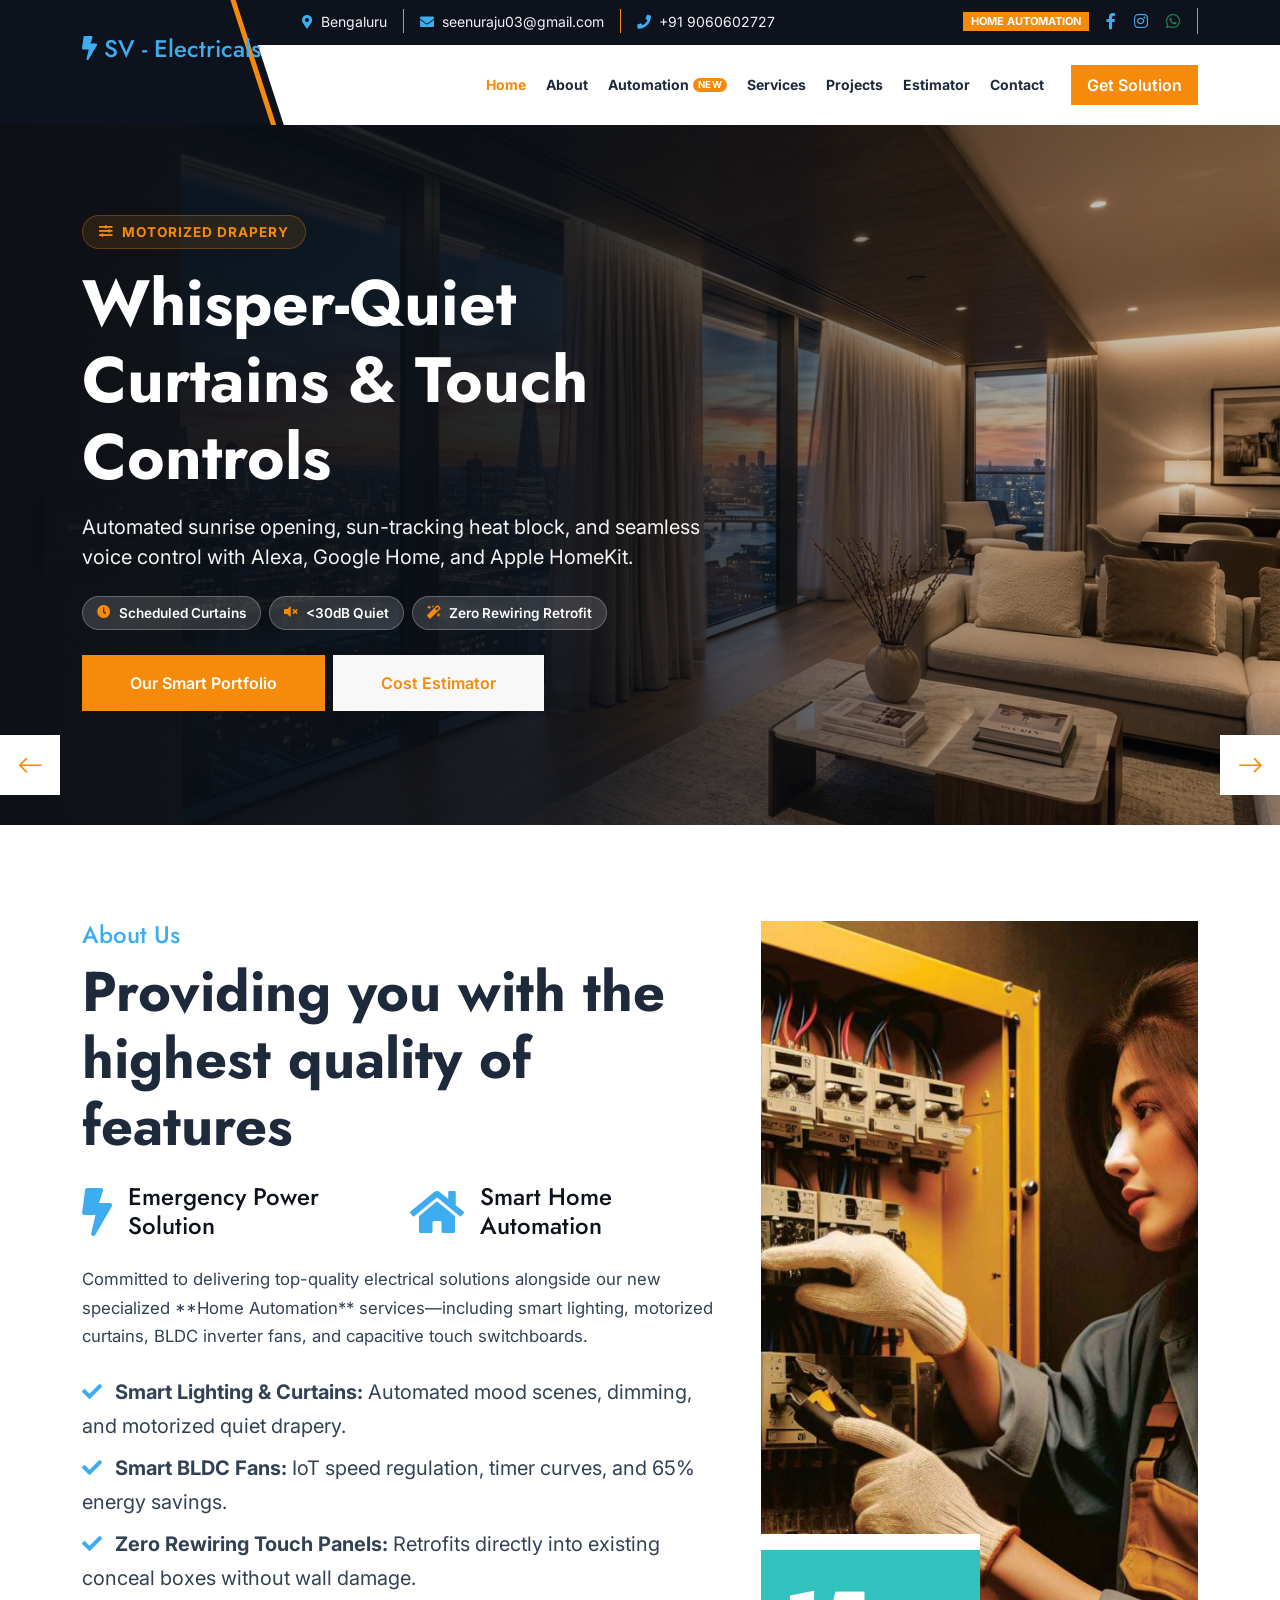
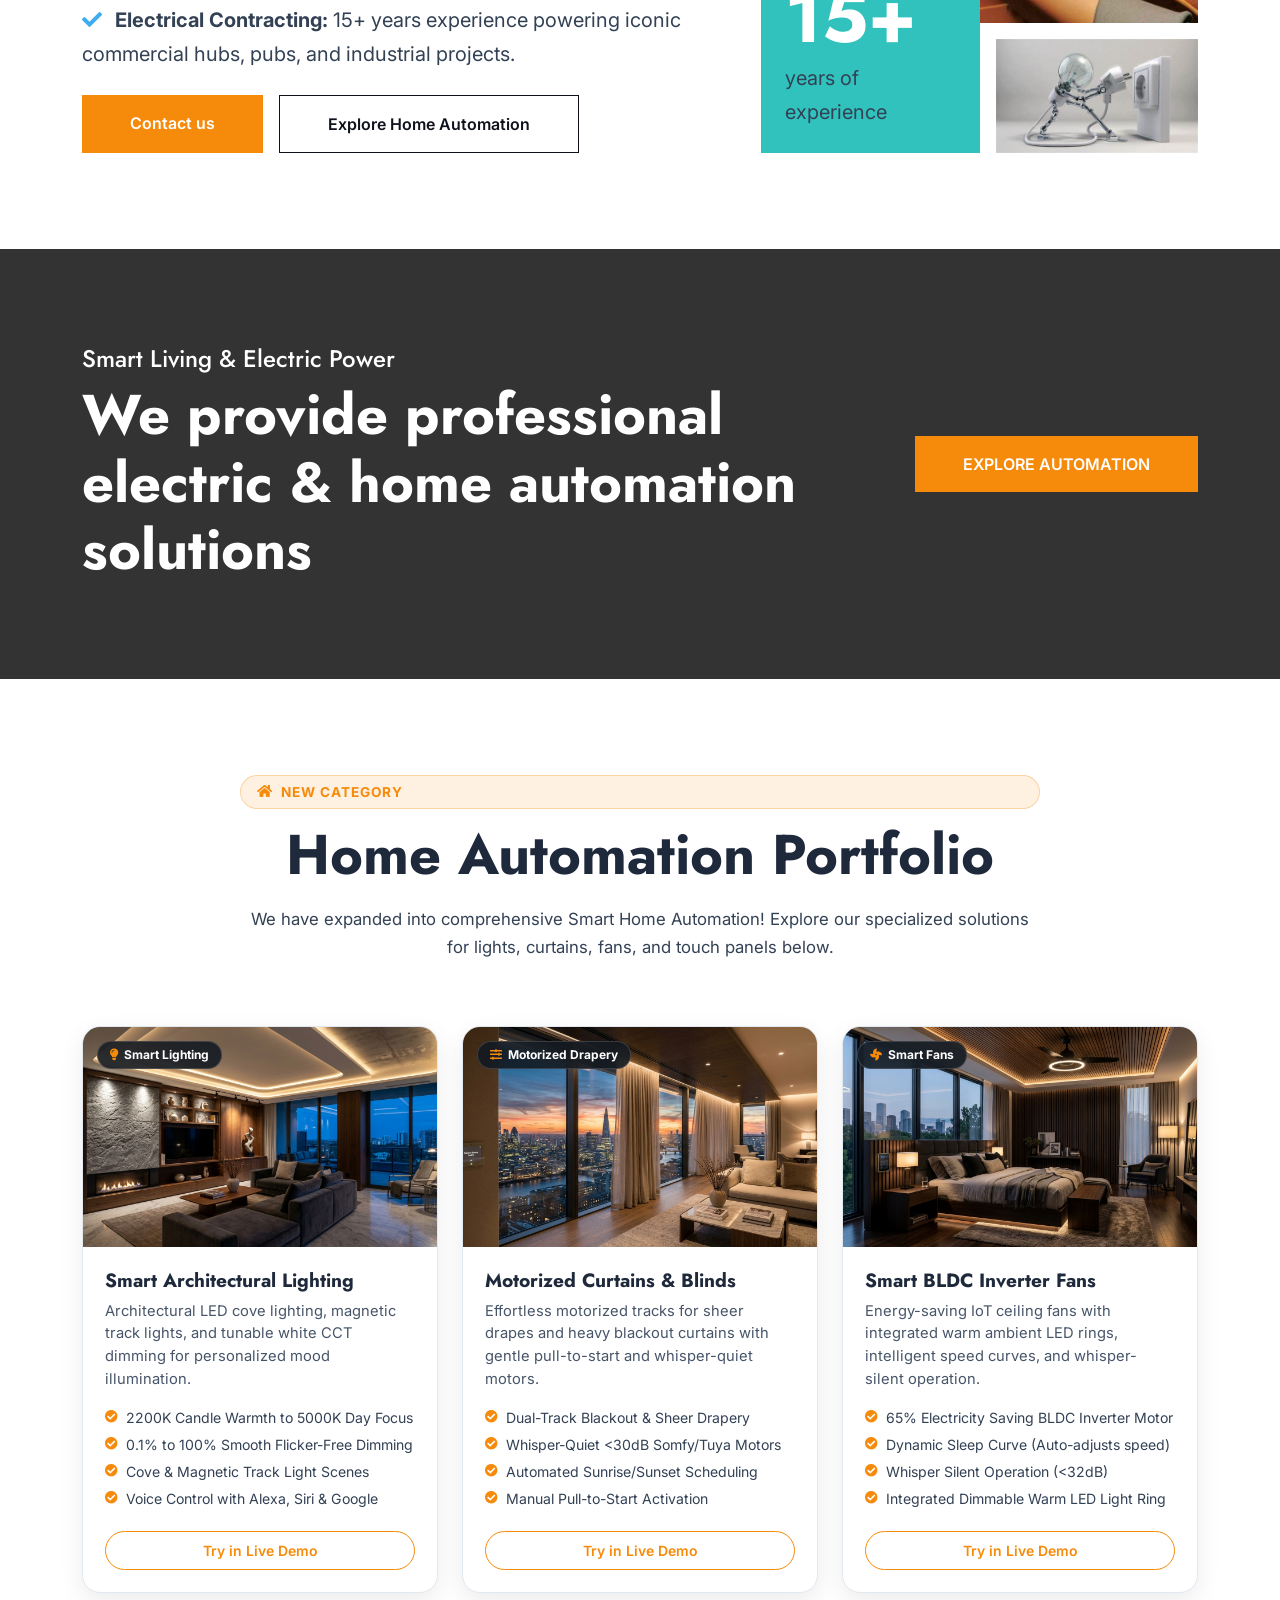
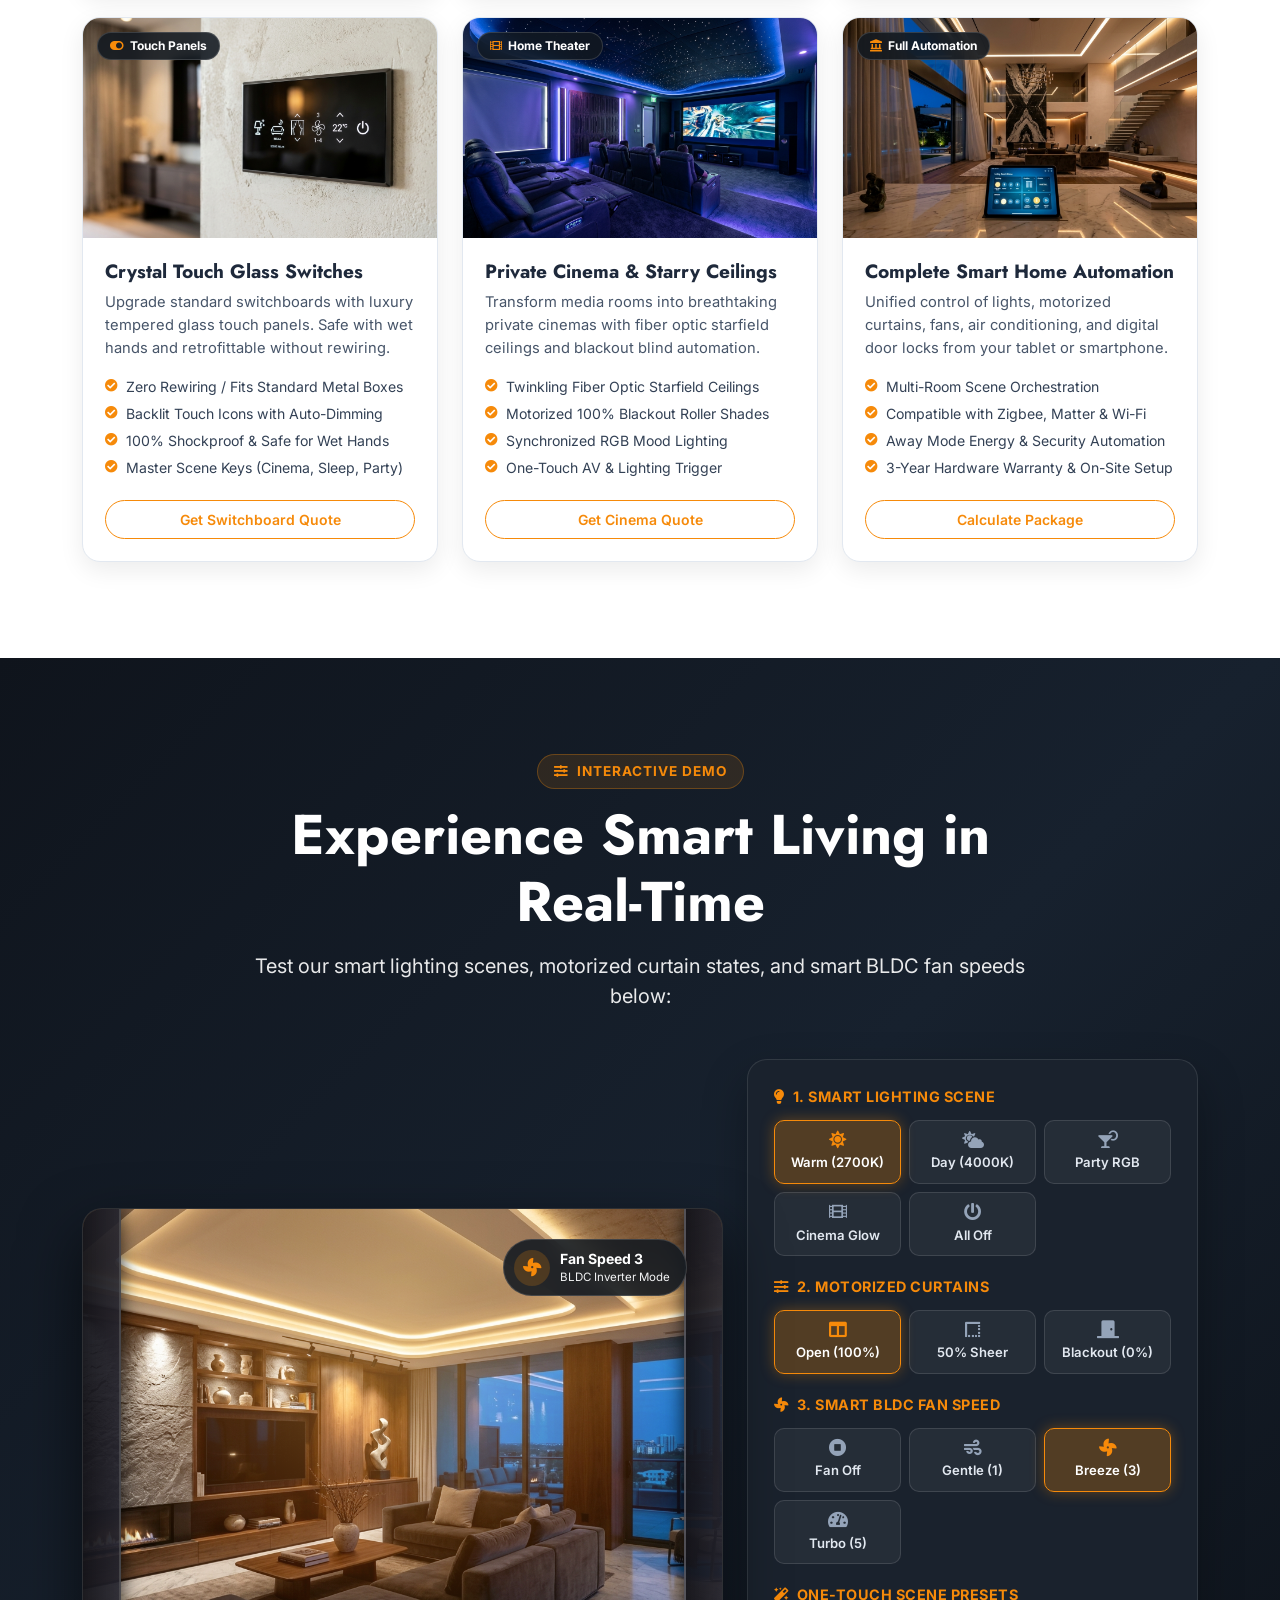
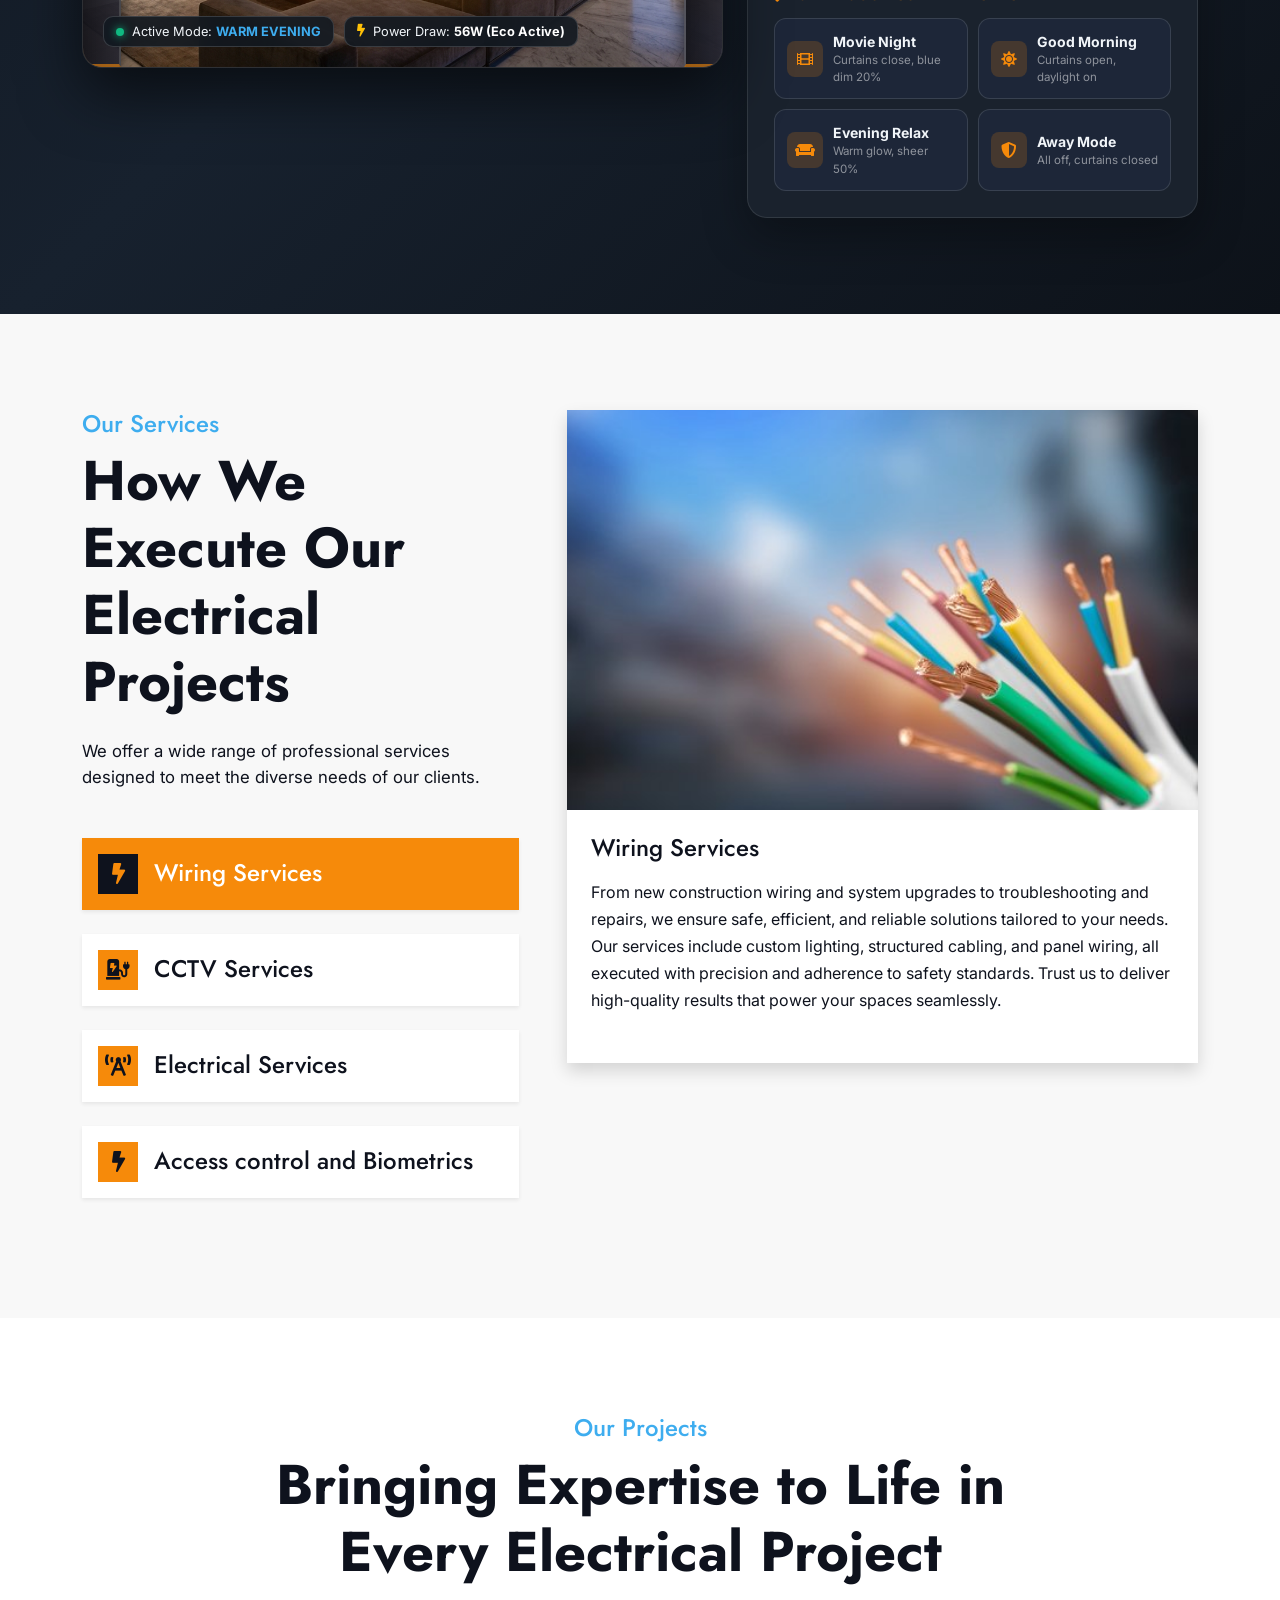
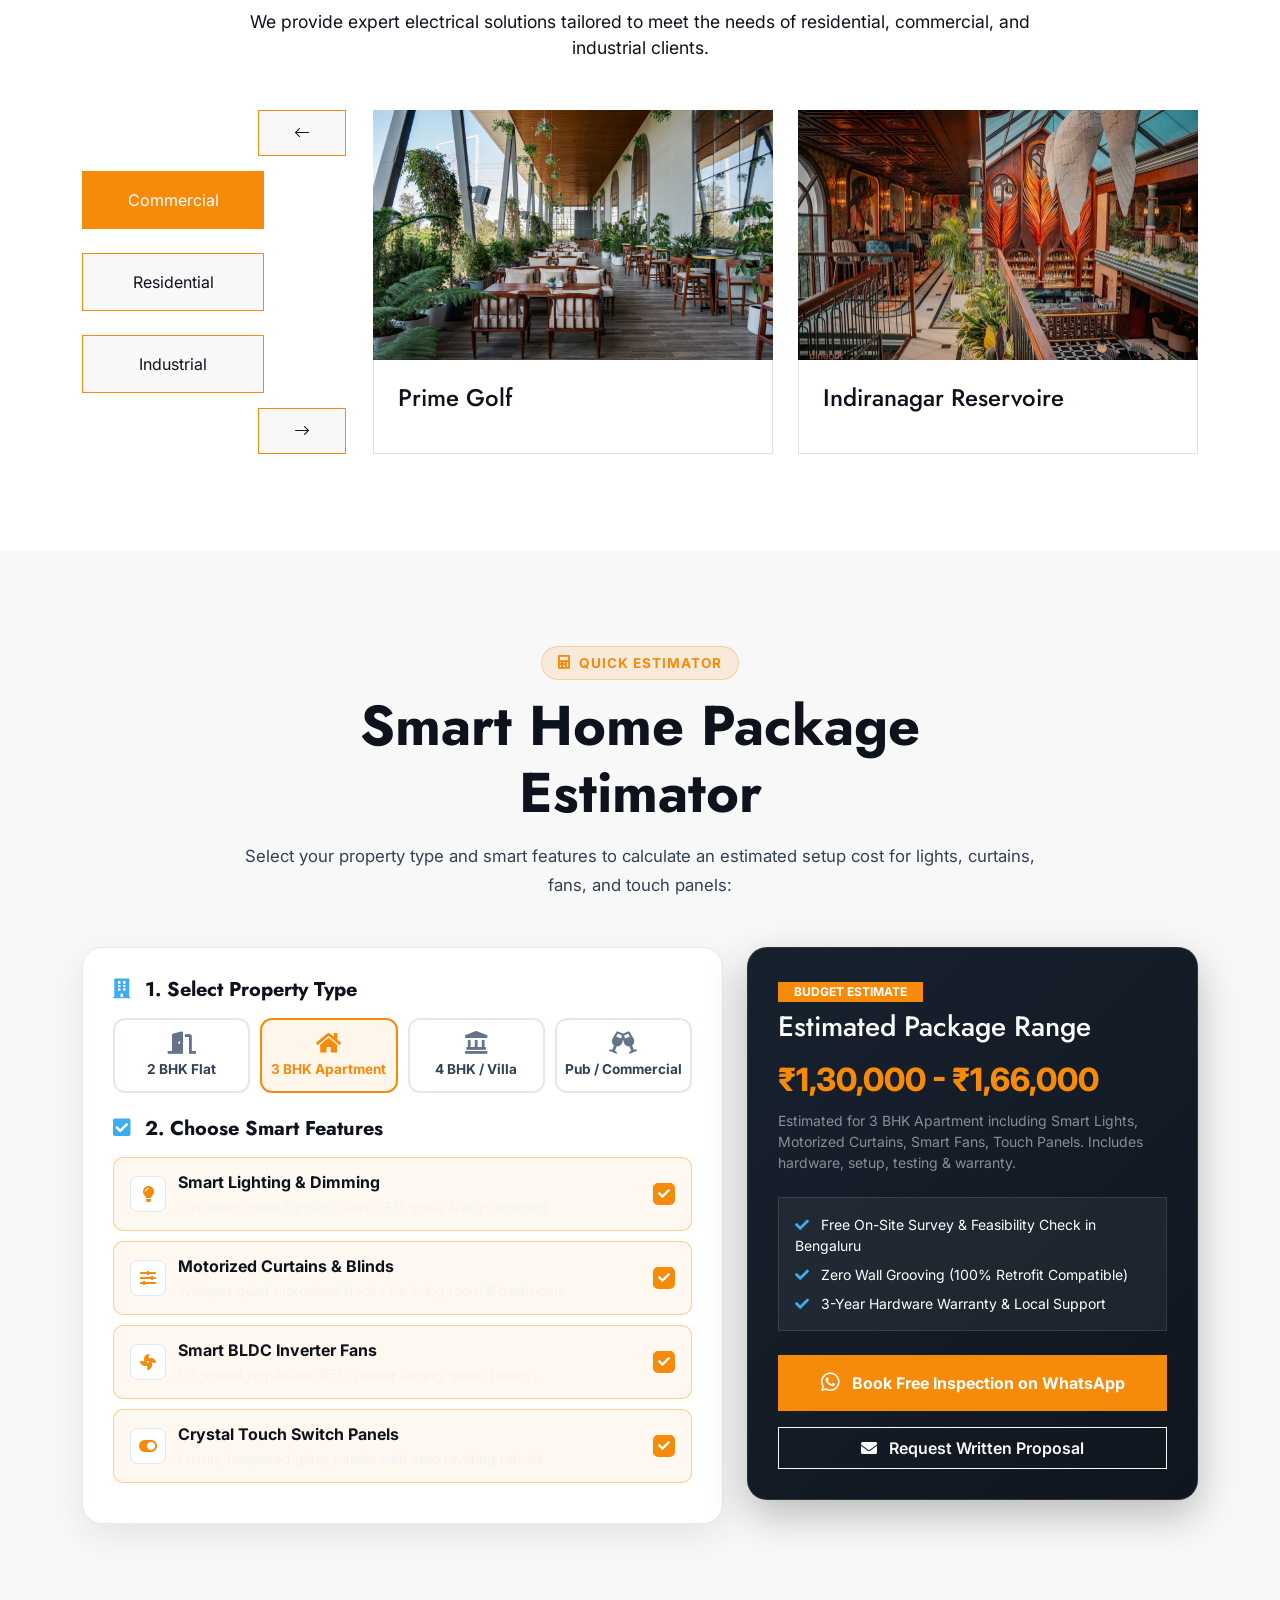
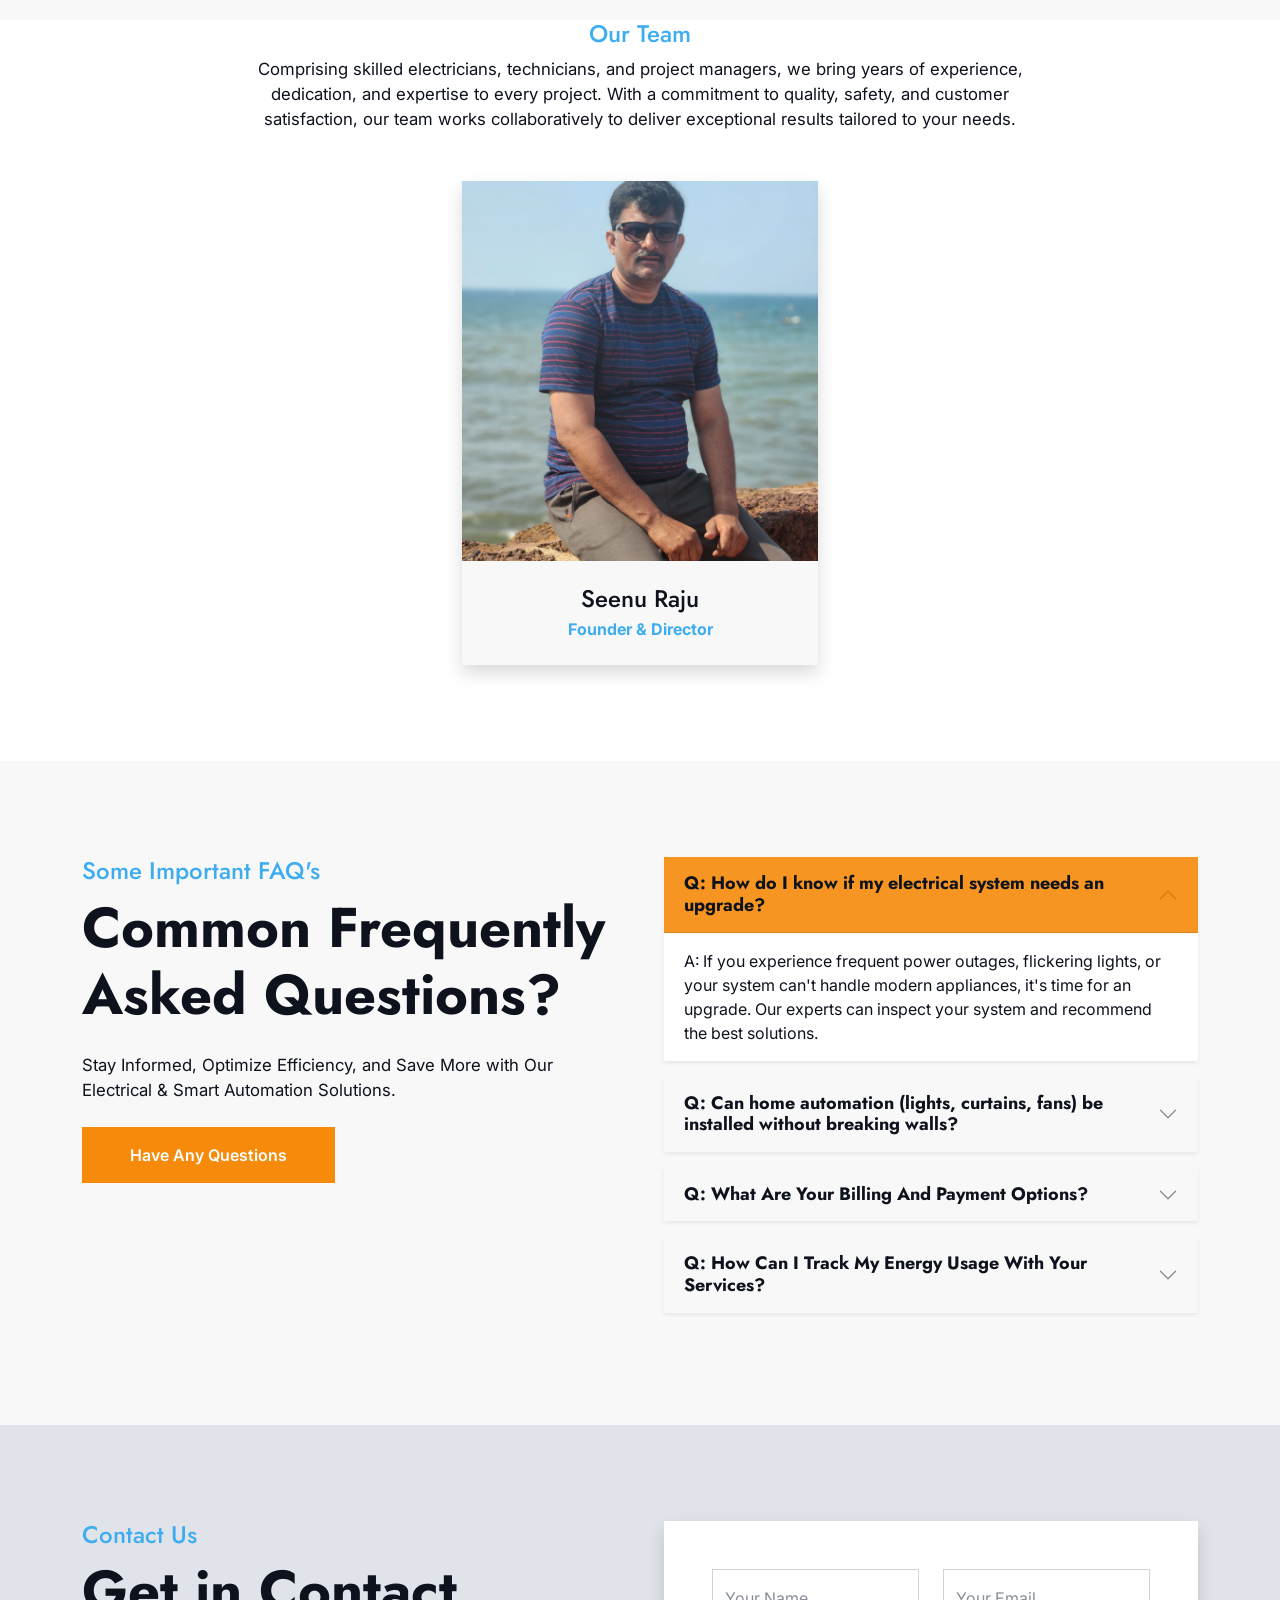
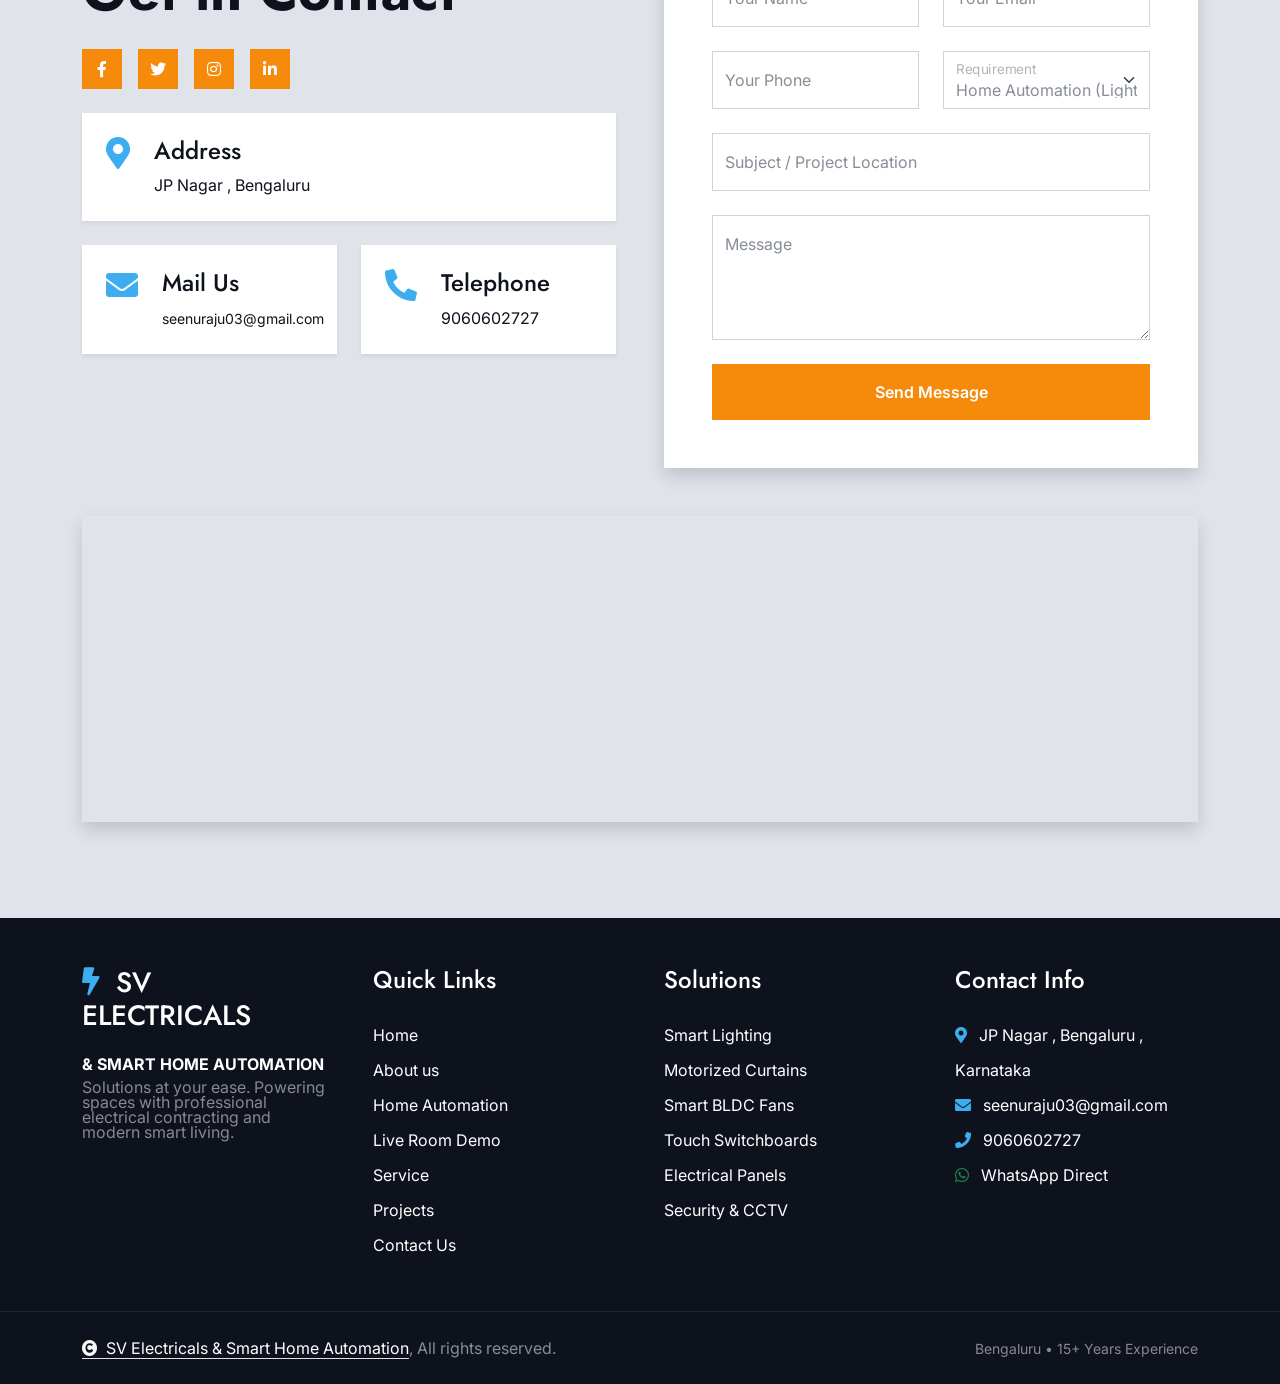
==== commit 616141f9: "deploy-" ====
--- a/index.html
+++ b/index.html
@@ -89,14 +89,13 @@
                             <div class="collapse navbar-collapse" id="navbarCollapse">
                                 <a href="index.html" class="nav-item nav-link active">Home</a>
                                 <a href="#svabout" class="nav-item nav-link">About</a>
-                                <a href="#svautomation" class="nav-item nav-link">Home Automation <span class="nav-smart-badge">NEW</span></a>
-                                <a href="#svsimulator" class="nav-item nav-link">Room Demo</a>
-                                <a href="#svservices" class="nav-item nav-link">Service</a>
+                                <a href="#svautomation" class="nav-item nav-link">Automation <span class="nav-smart-badge">NEW</span></a>
+                                <a href="#svservices" class="nav-item nav-link">Services</a>
                                 <a href="#svprojects" class="nav-item nav-link">Projects</a>
                                 <a href="#svestimator" class="nav-item nav-link">Estimator</a>
                                 <a href="#svcontact" class="nav-item nav-link">Contact</a>
-                                <div class="nav-btn ps-3">
-                                    <a href="#svestimator" class="btn btn-primary py-2 px-4 ms-0 ms-lg-3"> Get Solution</a>
+                                <div class="nav-btn ps-2">
+                                    <a href="#svestimator" class="btn btn-primary py-2 px-3 ms-0 ms-lg-2" style="white-space: nowrap;">Get Solution</a>
                                 </div>
                             </div>
                         </nav>
@@ -110,9 +109,7 @@
         <div class="header-carousel owl-carousel overflow-hidden">
             
             <!-- Slide 1: Home Automation (Lights, Curtains, Fans) -->
-            <div class="header-carousel-item hero-section">
-                <div class="hero-bg-half-smart"></div>
-                <div class="hero-shape-1"></div>
+            <div class="header-carousel-item hero-slide-smart-home">
                 <div class="carousel-caption">
                     <div class="container">
                         <div class="row g-4 align-items-center">
@@ -120,7 +117,7 @@
                                 <div class="text-sm-center text-md-start">
                                     <div class="badge-smart mb-3"><i class="fas fa-home"></i> Smart Home Automation</div>
                                     <h1 class="display-3 text-white mb-3 fw-bold">Smart Lights, Curtains &amp; Fans at Your Ease!</h1>
-                                    <p class="mb-4 text-white fs-5" style="opacity: 0.9;">
+                                    <p class="mb-4 text-white fs-5" style="opacity: 0.95;">
                                         Step into the future of living. Intelligent mood lighting, motorized quiet curtains, smart BLDC fans, and crystal touch panels.
                                     </p>
                                     <div class="hero-feature-tags">
@@ -141,9 +138,7 @@
             </div>
 
             <!-- Slide 2: Motorized Curtains & Touch Panels -->
-            <div class="header-carousel-item hero-section">
-                <div class="hero-bg-half-curtains"></div>
-                <div class="hero-shape-2"></div>
+            <div class="header-carousel-item hero-slide-curtains">
                 <div class="carousel-caption">
                     <div class="container">
                         <div class="row g-4 align-items-center">
@@ -151,7 +146,7 @@
                                 <div class="text-sm-center text-md-start">
                                     <div class="badge-smart mb-3"><i class="fas fa-sliders-h"></i> Motorized Drapery</div>
                                     <h1 class="display-3 text-white mb-3 fw-bold">Whisper-Quiet Curtains &amp; Touch Controls</h1>
-                                    <p class="mb-4 text-white fs-5" style="opacity: 0.9;">
+                                    <p class="mb-4 text-white fs-5" style="opacity: 0.95;">
                                         Automated sunrise opening, sun-tracking heat block, and seamless voice control with Alexa, Google Home, and Apple HomeKit.
                                     </p>
                                     <div class="hero-feature-tags">
@@ -170,22 +165,26 @@
                 </div>
             </div>
 
-            <!-- Slide 3: Original Electrical Services -->
-            <div class="header-carousel-item hero-section">
-                <div class="hero-bg-half-1"></div>
-                <div class="hero-shape-1"></div>
+            <!-- Slide 3: Original Electrical Contracting Services -->
+            <div class="header-carousel-item hero-slide-electrical">
                 <div class="carousel-caption">
                     <div class="container">
                         <div class="row g-4 align-items-center">
                             <div class="col-lg-7 animated fadeInLeft">
                                 <div class="text-sm-center text-md-start">
-                                    <h4 class="text-white text-uppercase fw-bold mb-4">Current Electrical Services</h4>
-                                    <h1 class="display-2 text-white mb-4">E- solutions at the ease of our fingers!</h1>
-                                    <p class="mb-5 fs-5 text-white" style="opacity: 0.9;">
-                                        15+ years of trusted electrical solutions for commercial, industrial, and residential clients.
+                                    <div class="badge-smart mb-3" style="background: rgba(246, 138, 10, 0.2);"><i class="fas fa-bolt"></i> Electrical Contracting</div>
+                                    <h1 class="display-3 text-white mb-3 fw-bold">15+ Years of Expert Electrical Engineering</h1>
+                                    <p class="mb-4 text-white fs-5" style="opacity: 0.95;">
+                                        Trusted commercial, industrial, and residential electrical engineering across Bengaluru. Substation installations, HT/LT panels, BESCOM liaisoning, and turnkey solutions.
                                     </p>
-                                    <div class="d-flex justify-content-center justify-content-md-start flex-shrink-0 mb-4">
-                                        <a class="btn btn-primary py-3 px-4 px-md-5 ms-2" href="#svservices">Learn More</a>
+                                    <div class="hero-feature-tags">
+                                        <span class="hero-feature-tag"><i class="fas fa-industry"></i> Commercial &amp; Industrial</span>
+                                        <span class="hero-feature-tag"><i class="fas fa-certificate"></i> BESCOM Licensed</span>
+                                        <span class="hero-feature-tag"><i class="fas fa-shield-alt"></i> 100% Safety Tested</span>
+                                    </div>
+                                    <div class="d-flex justify-content-center justify-content-md-start flex-wrap gap-2 mb-4">
+                                        <a class="btn btn-primary py-3 px-4 px-md-5" href="#svservices">Our Electrical Services</a>
+                                        <a class="btn btn-light py-3 px-4 px-md-5" href="#svprojects">View Projects</a>
                                     </div>
                                 </div>
                             </div>
--- a/css/automation.css
+++ b/css/automation.css
@@ -12,78 +12,118 @@
 }
 
 /* -------------------------------------------------------------
-   1. CRITICAL FIX: Navbar Visibility & Text Contrast
+   1. CRITICAL FIX: Navbar Single-Line Display & No Wrapping
    ------------------------------------------------------------- */
 .navbar-brand h1 {
-    font-size: 26px !important;
-    white-space: nowrap;
-}
-
-.navbar .nav-link,
-.navbar .nav-item.nav-link {
-    color: #1e293b !important;
+    font-size: 24px !important;
+    white-space: nowrap !important;
+}
+
+@media (min-width: 992px) {
+    .header-top .navbar-brand {
+        padding: 35px 25px 35px 0 !important;
+    }
+
+    .navbar .navbar-nav .nav-item,
+    #navbarCollapse .nav-item {
+        margin-right: 0 !important;
+        padding: 0 !important;
+    }
+
+    #navbarCollapse {
+        display: flex !important;
+        align-items: center !important;
+        justify-content: flex-end !important;
+        flex-wrap: nowrap !important;
+        height: 100% !important;
+        gap: 2px !important;
+    }
+
+    #navbarCollapse a.nav-item.nav-link {
+        color: #1e293b !important;
+        font-weight: 700 !important;
+        font-size: 14px !important;
+        padding: 6px 9px !important;
+        margin-right: 0 !important;
+        white-space: nowrap !important;
+        flex-shrink: 0 !important;
+        text-shadow: none !important;
+        display: inline-flex !important;
+        align-items: center !important;
+        line-height: 1.2 !important;
+        transition: color 0.2s ease !important;
+    }
+
+    #navbarCollapse a.nav-item.nav-link:hover,
+    #navbarCollapse a.nav-item.nav-link.active {
+        color: var(--sv-primary) !important;
+    }
+}
+
+.nav-smart-badge {
+    font-size: 0.6rem !important;
+    padding: 2px 5px !important;
+    background: #F68A0A !important;
+    color: #ffffff !important;
+    border-radius: 10px !important;
+    margin-left: 4px !important;
     font-weight: 700 !important;
-    font-size: 15px !important;
-    padding: 10px 14px !important;
-    text-shadow: none !important;
-    transition: color 0.2s ease !important;
-}
-
-.navbar .nav-link:hover,
-.navbar .nav-item.nav-link:hover,
-.navbar .nav-link.active,
-.navbar .nav-item.nav-link.active {
-    color: var(--sv-primary) !important;
-}
-
-.nav-smart-badge {
-    font-size: 0.65rem;
-    padding: 2px 7px;
-    background: #F68A0A;
-    color: #fff !important;
-    border-radius: 20px;
-    margin-left: 4px;
-    font-weight: 700;
-    letter-spacing: 0.5px;
-    text-transform: uppercase;
-    display: inline-block;
-    vertical-align: middle;
+    letter-spacing: 0.5px !important;
+    text-transform: uppercase !important;
+    display: inline-block !important;
+    line-height: 1 !important;
+    vertical-align: middle !important;
 }
 
 /* -------------------------------------------------------------
-   2. CRITICAL FIX: Hero Carousel Overlays & High Contrast
+   2. CRITICAL FIX: Clean Full-Slide Hero Slides
+      (No Power Transmission Towers, No Diagonal Slanted Clip-Paths)
    ------------------------------------------------------------- */
-.header-carousel .header-carousel-item .carousel-caption {
-    background: linear-gradient(90deg, rgba(12, 17, 24, 0.95) 0%, rgba(12, 17, 24, 0.85) 45%, rgba(12, 17, 24, 0.4) 75%, rgba(12, 17, 24, 0.15) 100%) !important;
-    z-index: 9;
-}
-
-.hero-bg-half-smart {
-    background-image: url(../images/smart_villa.jpg);
-    clip-path: polygon(37% 0%, 100% 0%, 100% 100%, 0% 100%);
-    background-position: center center;
-    background-repeat: no-repeat;
-    background-size: cover;
+.header-carousel .owl-item,
+.header-carousel .header-carousel-item {
+    background-color: #0c1118 !important;
+    overflow: hidden;
+}
+
+.hero-slide-smart-home,
+.hero-slide-curtains,
+.hero-slide-electrical {
+    background-color: #0c1118 !important;
+    background-repeat: no-repeat !important;
+    background-position: center center !important;
+    background-size: cover !important;
+    width: 100%;
+    height: 700px;
+    display: flex;
+    align-items: center;
+    position: relative;
+    overflow: hidden;
+}
+
+.hero-slide-smart-home {
+    background-image: linear-gradient(90deg, rgba(10, 15, 22, 0.95) 0%, rgba(10, 15, 22, 0.88) 45%, rgba(10, 15, 22, 0.35) 75%, rgba(10, 15, 22, 0.15) 100%), url(../images/smart_villa.jpg) !important;
+}
+
+.hero-slide-curtains {
+    background-image: linear-gradient(90deg, rgba(10, 15, 22, 0.95) 0%, rgba(10, 15, 22, 0.88) 45%, rgba(10, 15, 22, 0.35) 75%, rgba(10, 15, 22, 0.15) 100%), url(../images/smart_curtains.jpg) !important;
+}
+
+.hero-slide-electrical {
+    background-image: linear-gradient(90deg, rgba(10, 15, 22, 0.95) 0%, rgba(10, 15, 22, 0.88) 45%, rgba(10, 15, 22, 0.35) 75%, rgba(10, 15, 22, 0.15) 100%), url(../images/svworking.jpg) !important;
+}
+
+.hero-slide-smart-home .carousel-caption,
+.hero-slide-curtains .carousel-caption,
+.hero-slide-electrical .carousel-caption {
+    background: none !important;
+    width: 100%;
+    height: 100%;
     position: absolute;
-    width: 60%;
-    height: 100%;
-    right: 0;
+    left: 0;
     top: 0;
-    filter: brightness(0.95);
-}
-
-.hero-bg-half-curtains {
-    background-image: url(../images/smart_curtains.jpg);
-    clip-path: polygon(37% 0%, 100% 0%, 100% 100%, 0% 100%);
-    background-position: center center;
-    background-repeat: no-repeat;
-    background-size: cover;
-    position: absolute;
-    width: 60%;
-    height: 100%;
-    right: 0;
-    top: 0;
-    filter: brightness(0.95);
+    display: flex;
+    align-items: center;
+    z-index: 10;
 }
 
 .hero-feature-tags {
@@ -94,9 +134,9 @@
 }
 
 .hero-feature-tag {
-    background: rgba(255, 255, 255, 0.12);
+    background: rgba(255, 255, 255, 0.15);
     backdrop-filter: blur(8px);
-    border: 1px solid rgba(255, 255, 255, 0.2);
+    border: 1px solid rgba(255, 255, 255, 0.25);
     color: #ffffff;
     padding: 6px 14px;
     border-radius: 30px;
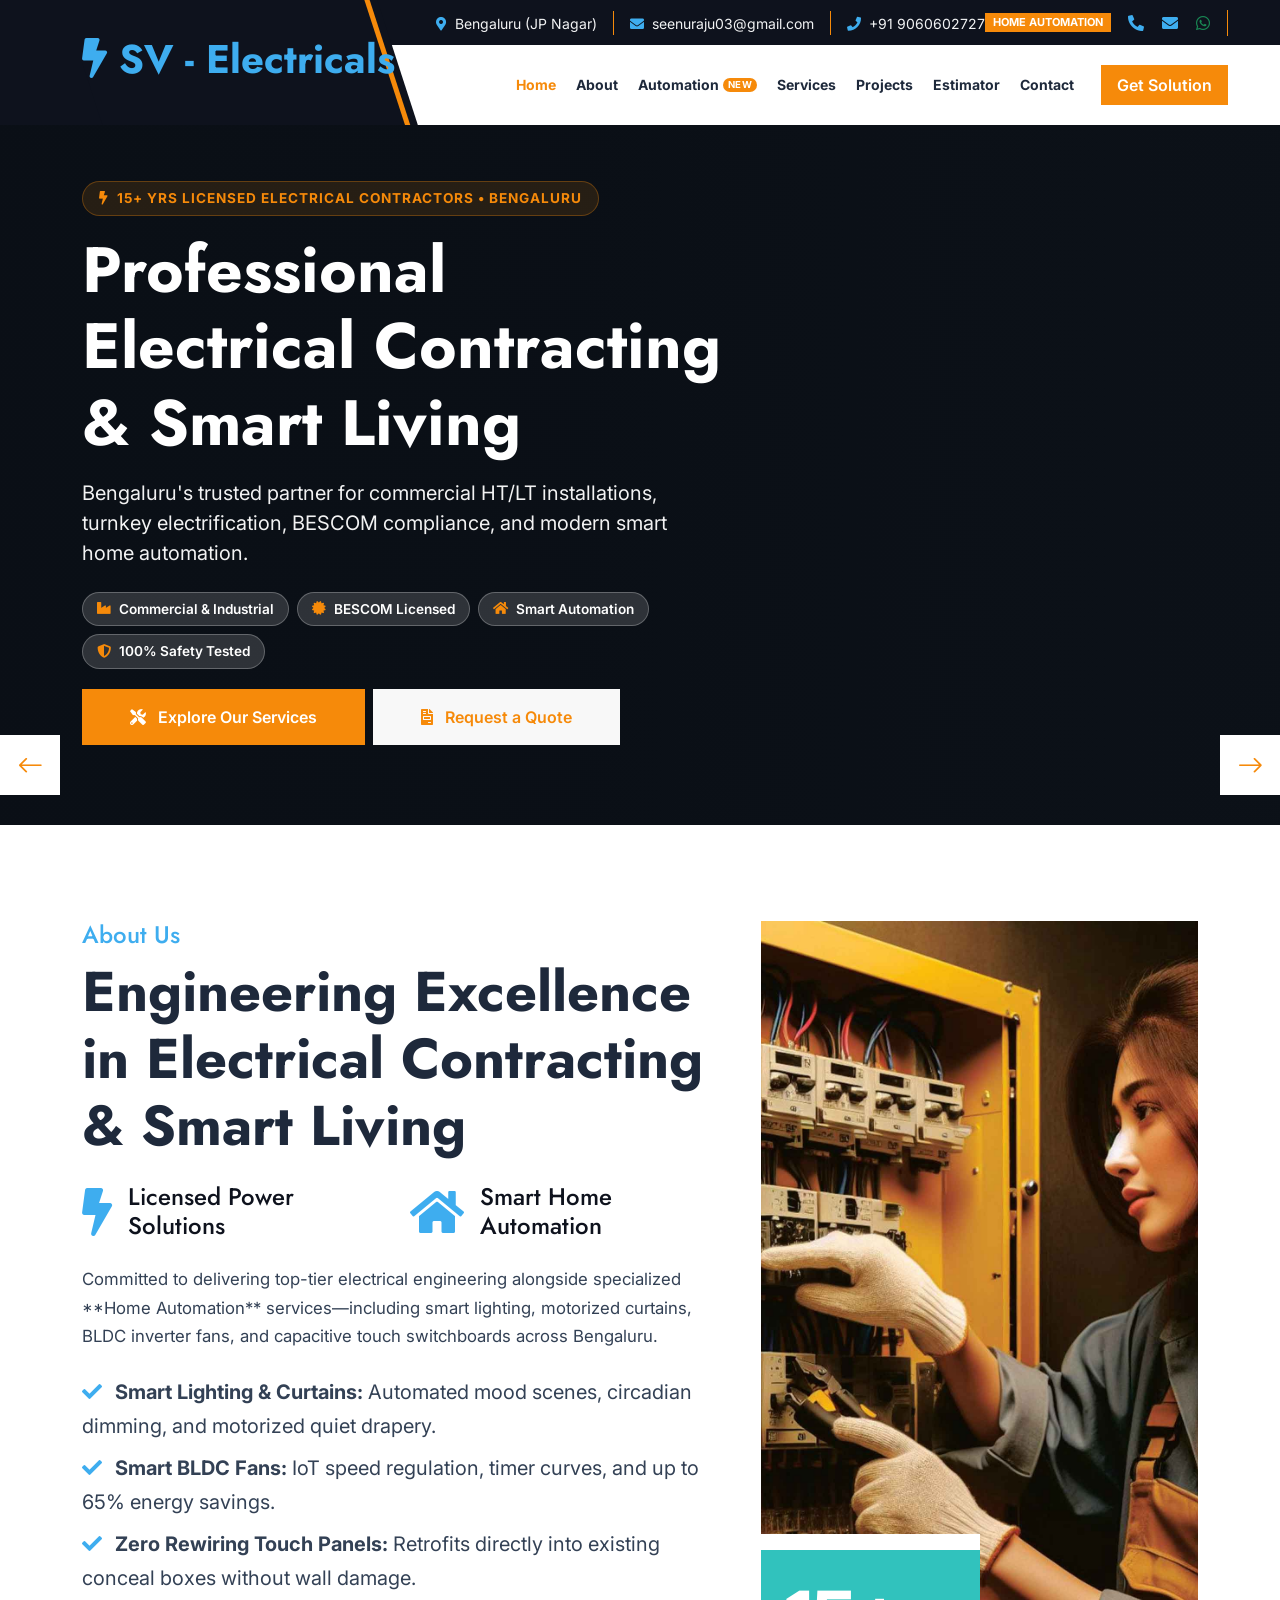
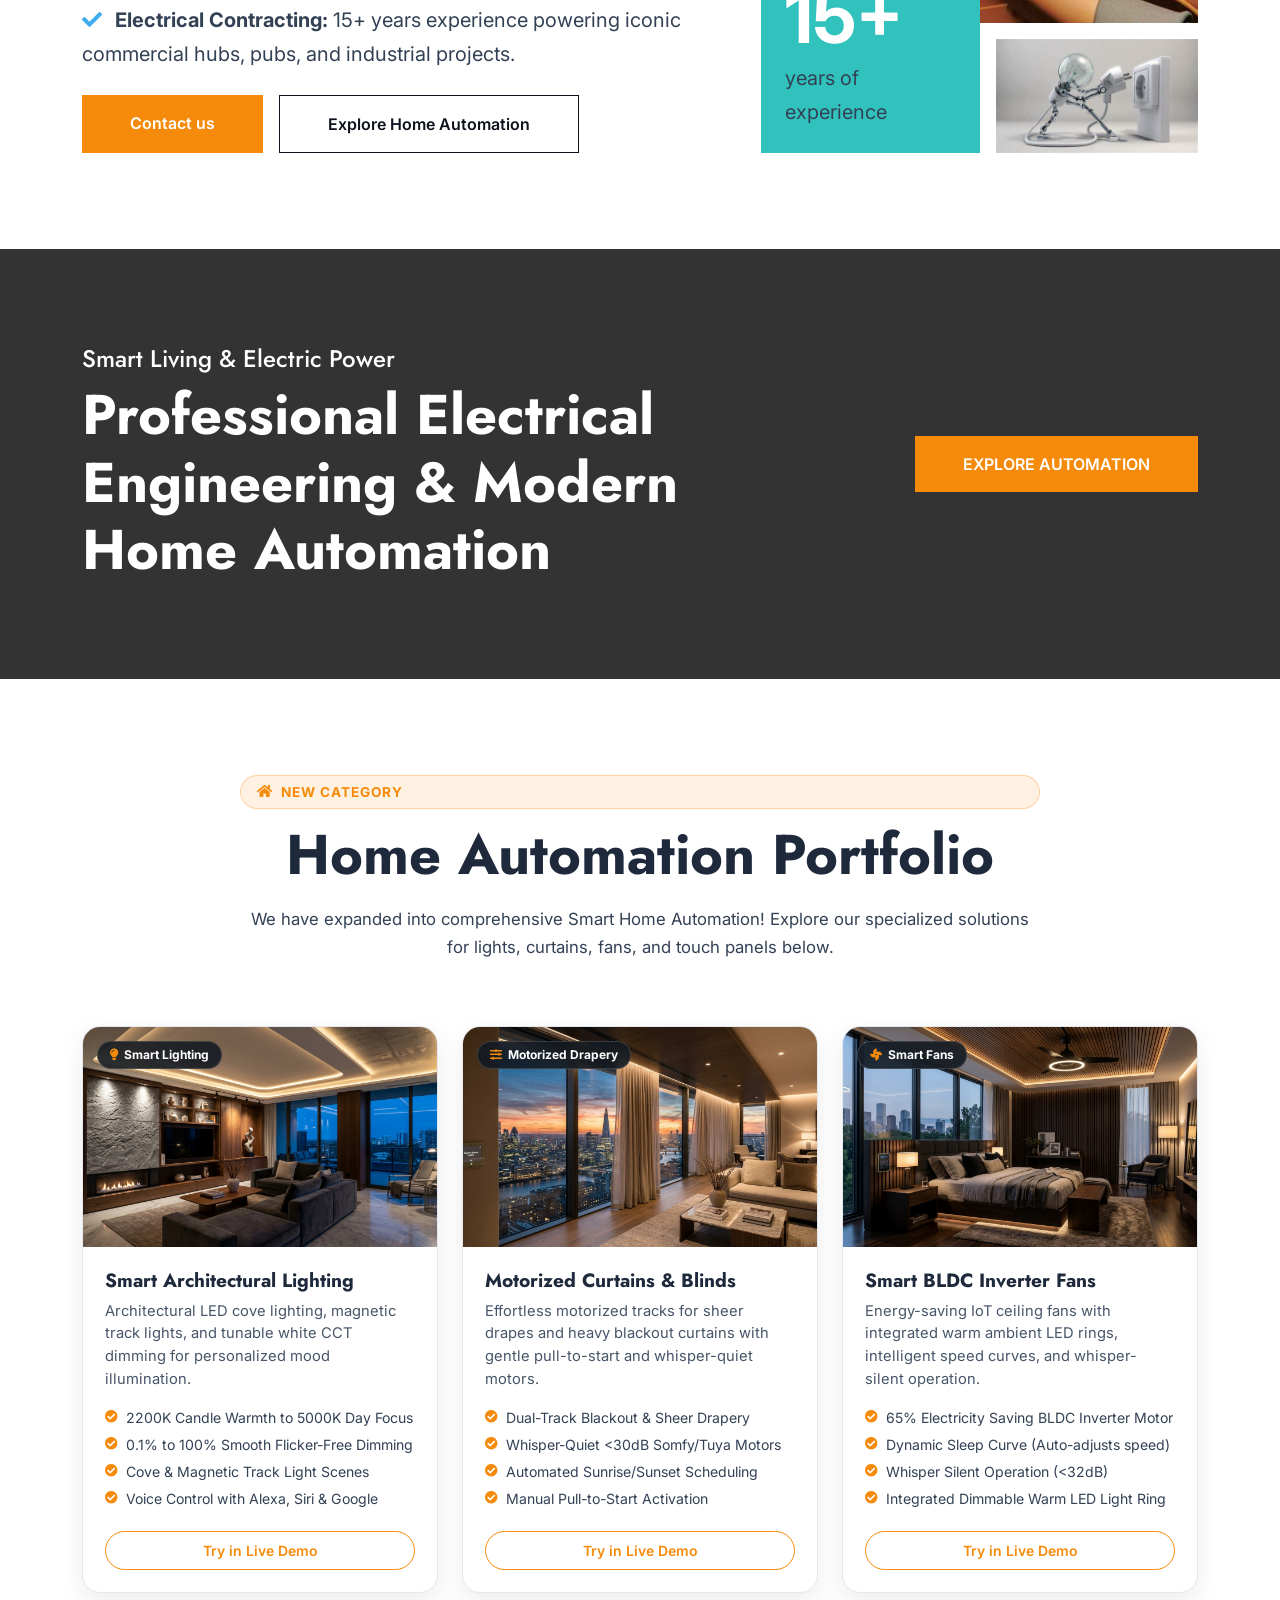
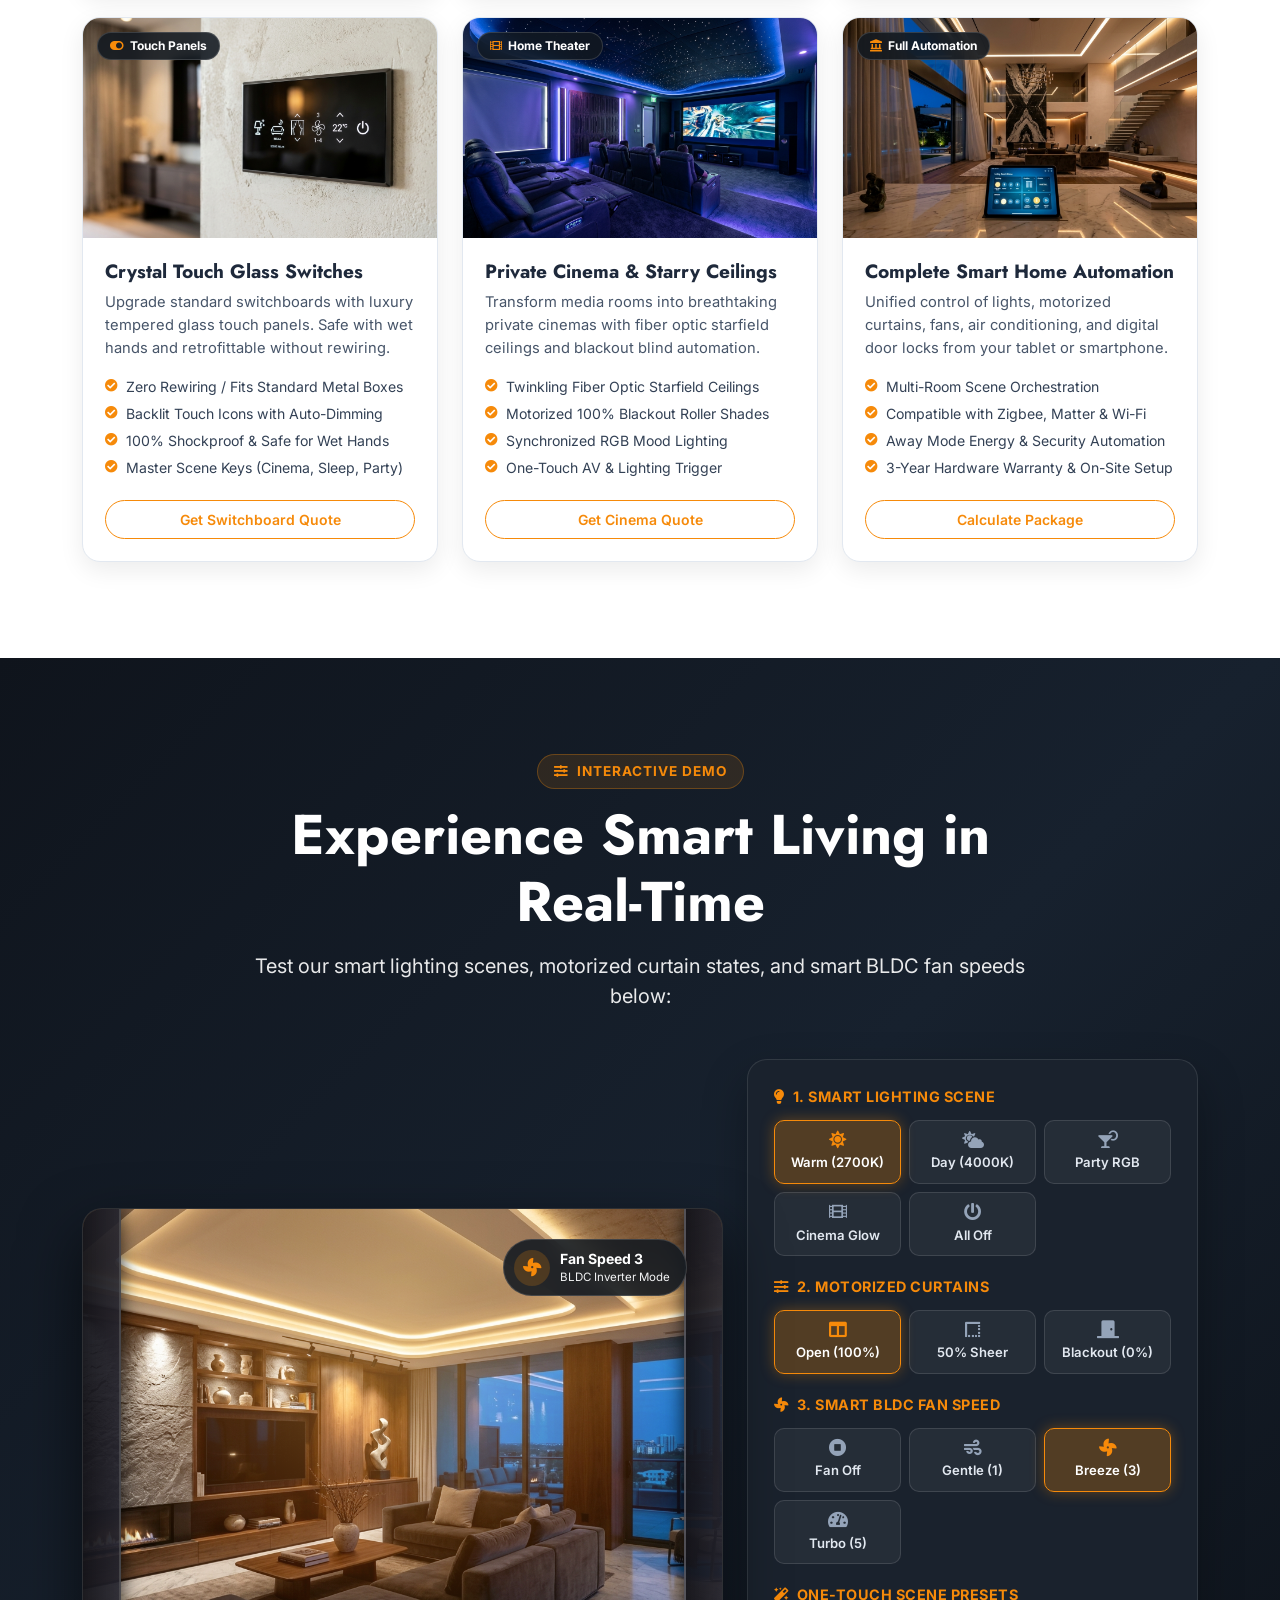
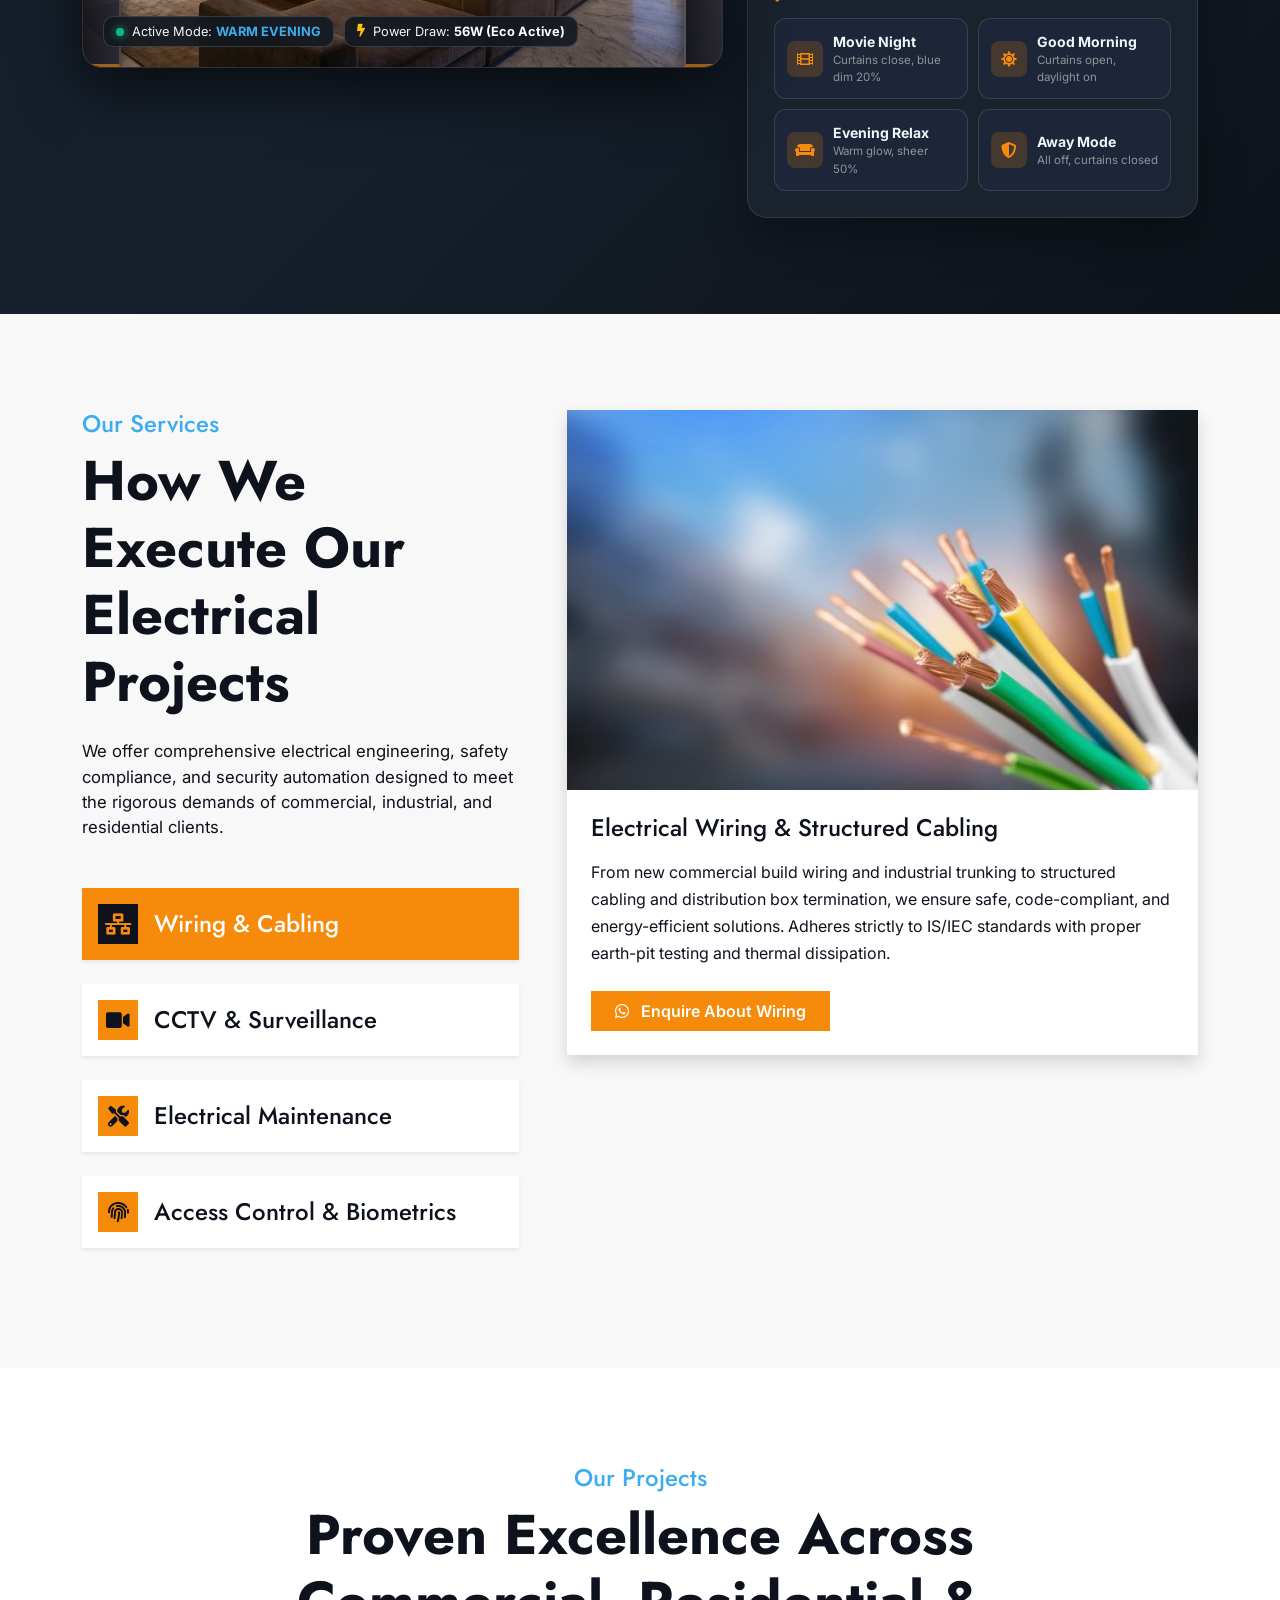
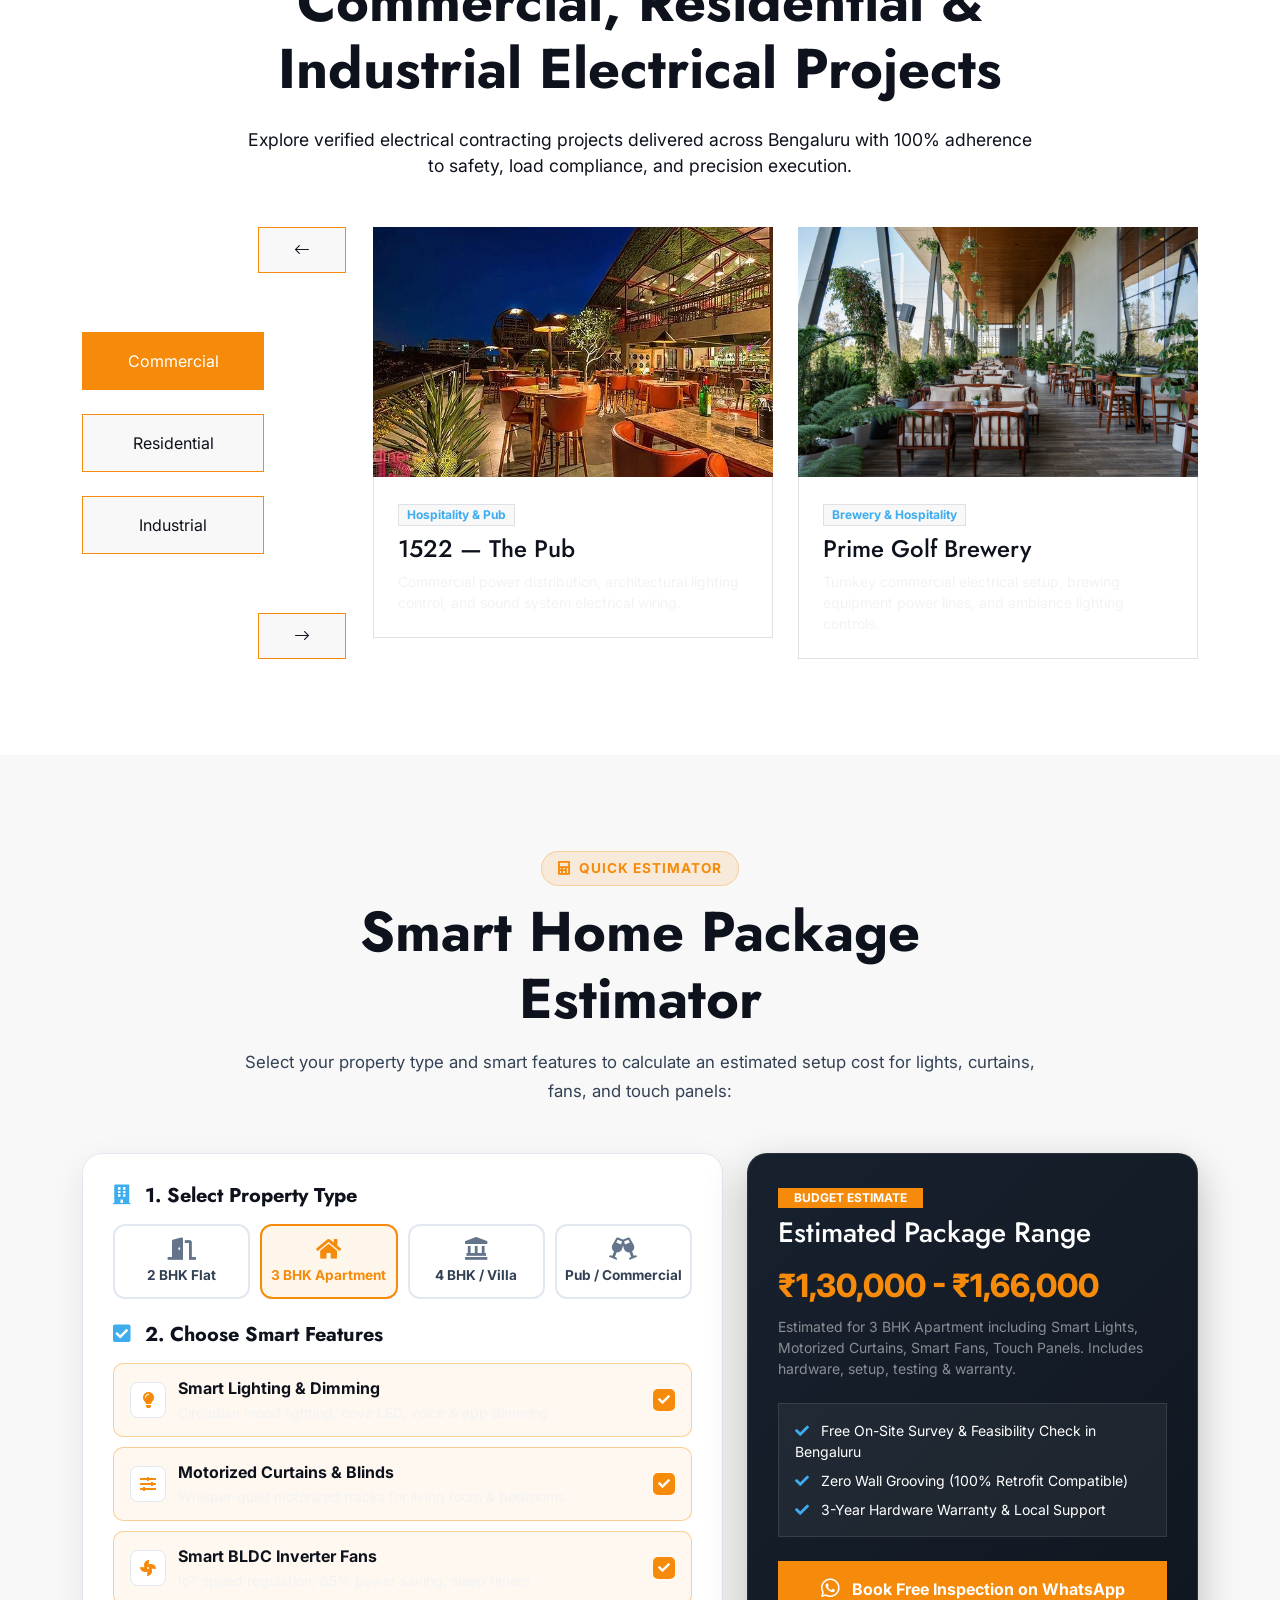
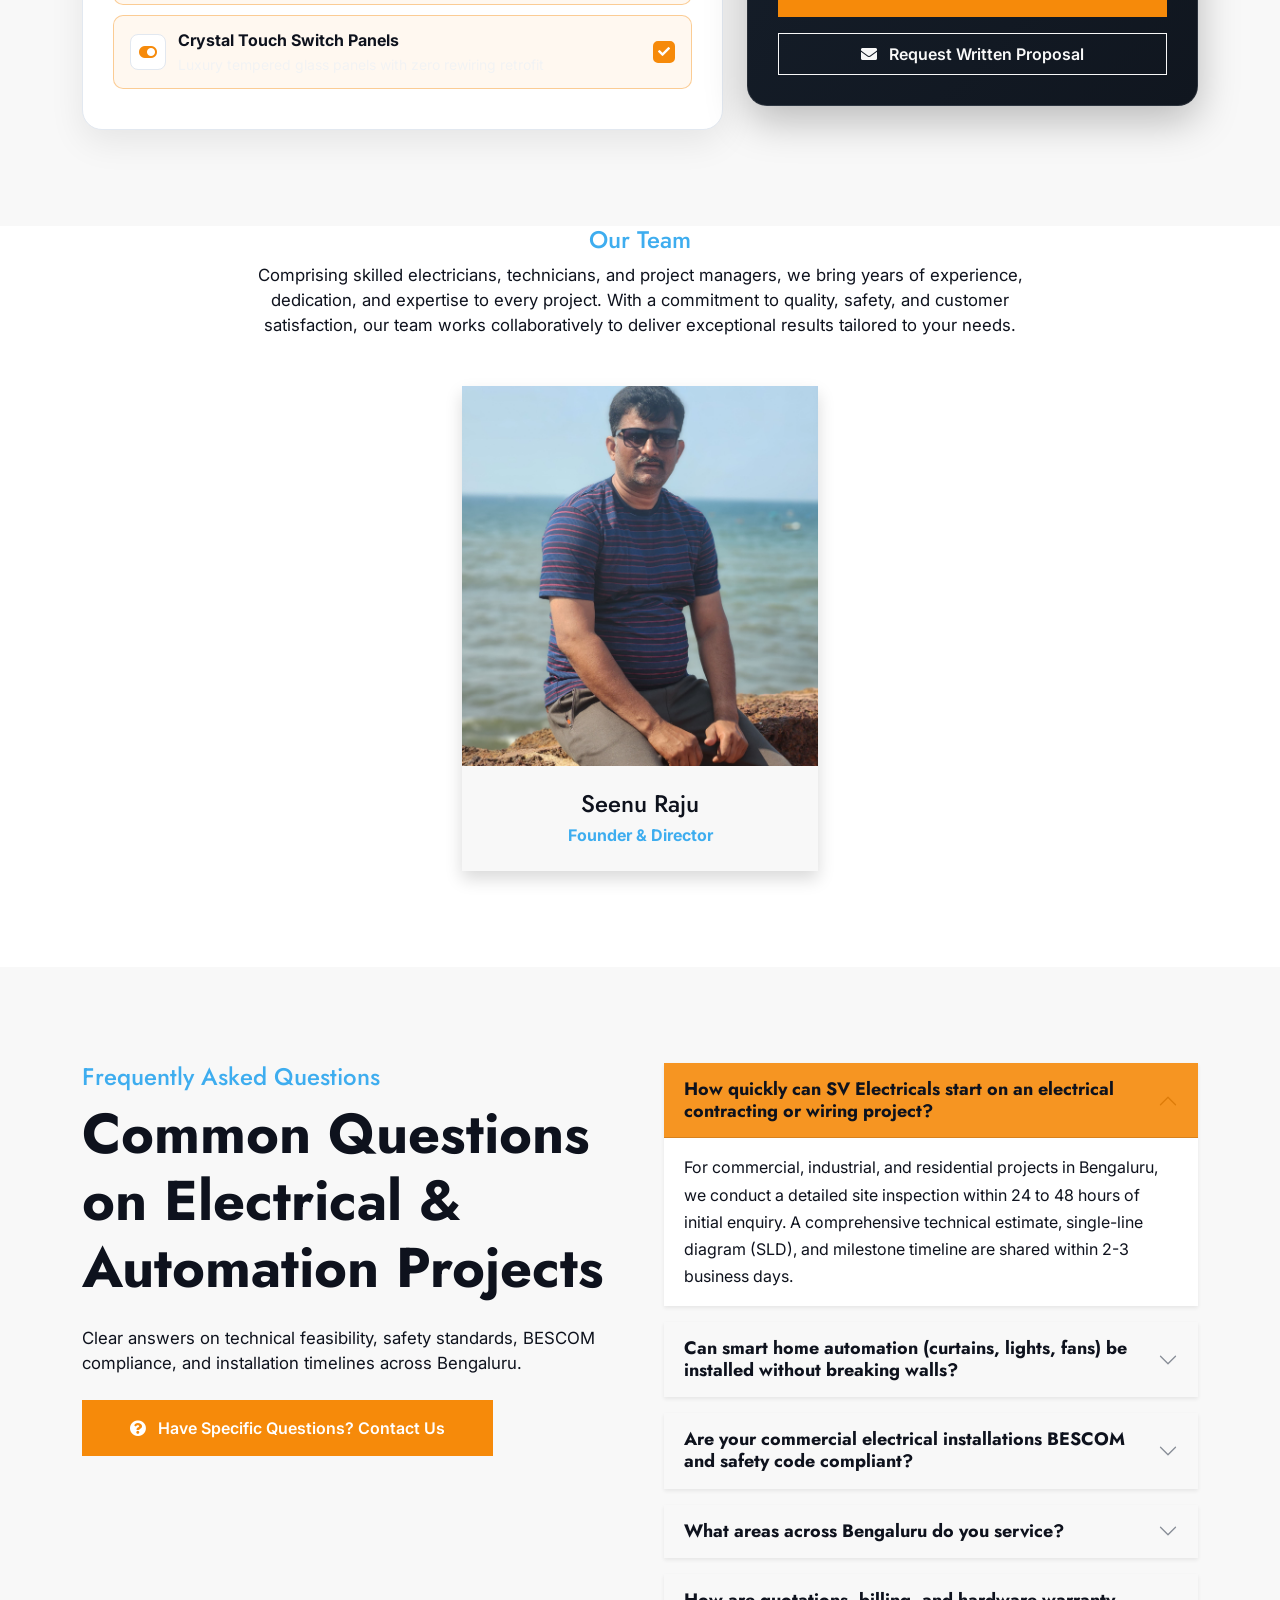
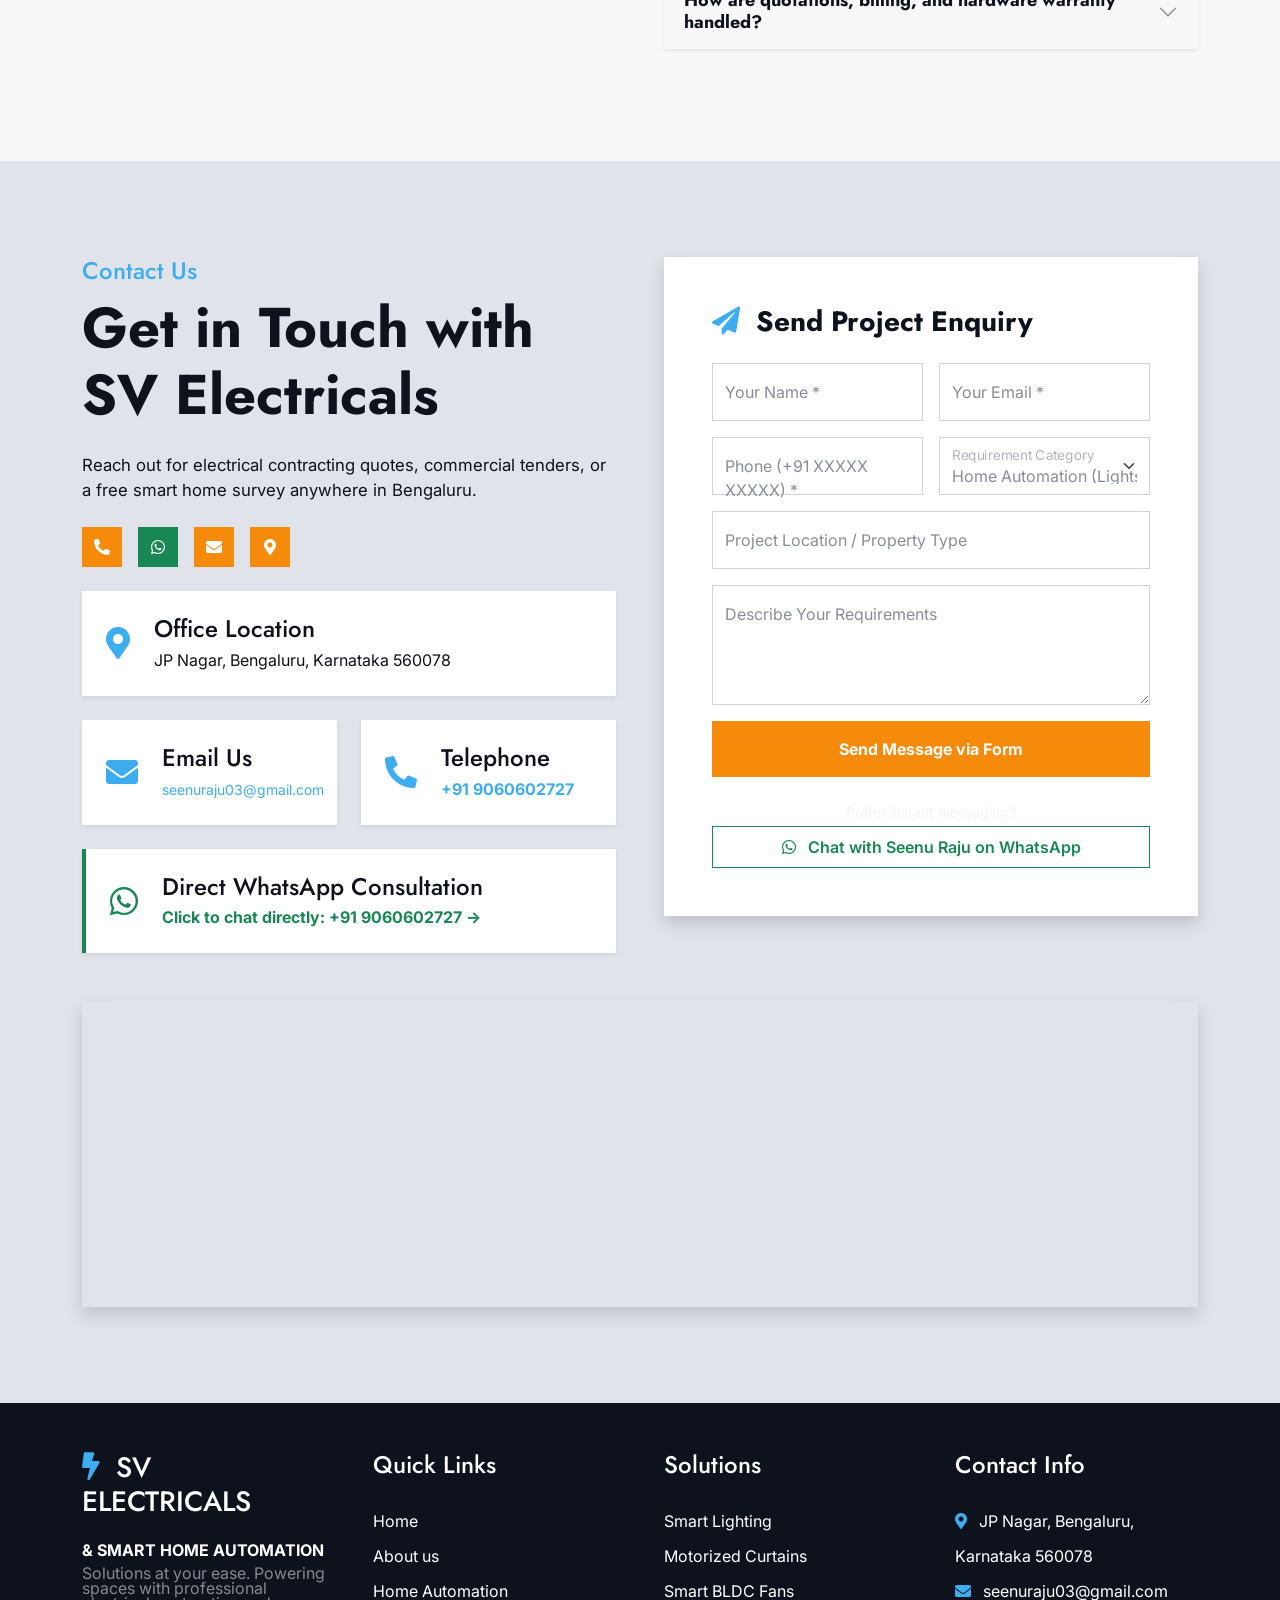
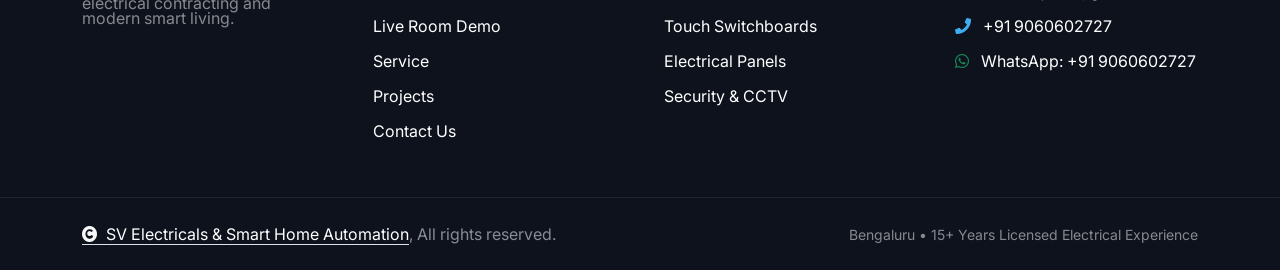
==== commit 9f07452b: "ins- fix_responsiveness" ====
--- a/index.html
+++ b/index.html
@@ -3,11 +3,70 @@
 
     <head>
         <meta charset="utf-8">
-        <title>SV - Electricals & Smart Home Automation | Bengaluru</title>
+        <title>SV Electricals &amp; Smart Home Automation | Bengaluru</title>
         <meta content="width=device-width, initial-scale=1.0" name="viewport">
-        <meta content="Home automation Bengaluru, Smart lighting, Motorized curtains, Smart BLDC fans, Touch switch panels, Electrical services near me, Local electrician services, Commercial electrical contractor, JP Nagar Bengaluru, 1522 electrical, Prime Golf, Big Basket, L&T" name="keywords">
-        <meta content="Looking for trusted electrical services and modern home automation? We specialize in smart lights, motorized curtains, BLDC fans, touch switch panels, and 15+ years of commercial and residential electrical solutions in Bengaluru." name="description">
+        <meta content="SV Electricals, electrical contractor Bengaluru, home automation Bengaluru, smart lighting, motorized curtains, smart BLDC fans, touch switch panels, commercial electrical contractor, JP Nagar electrician, BESCOM approvals, 1522 electrical, Prime Golf, Big Basket, L&T" name="keywords">
+        <meta content="SV Electricals provides 15+ years of licensed electrical contracting and modern smart home automation in Bengaluru. Specializing in commercial, industrial & residential electrical engineering, smart lighting, motorized curtains, and BLDC fans." name="description">
+        <link rel="canonical" href="https://svelectricals.co/">
         <link rel="icon" href="images/navbarlogo.png" type="image/png">
+
+        <!-- Open Graph / Facebook -->
+        <meta property="og:type" content="website">
+        <meta property="og:site_name" content="SV Electricals &amp; Smart Home Automation">
+        <meta property="og:title" content="SV Electricals &amp; Smart Home Automation | Bengaluru">
+        <meta property="og:description" content="15+ years of licensed electrical contracting and smart home automation in Bengaluru. Commercial HT/LT, smart lighting, motorized curtains, and BLDC fans.">
+        <meta property="og:url" content="https://svelectricals.co/">
+        <meta property="og:image" content="https://svelectricals.co/images/navbarlogo.png">
+        <meta property="og:locale" content="en_IN">
+
+        <!-- Twitter Card -->
+        <meta name="twitter:card" content="summary_large_image">
+        <meta name="twitter:title" content="SV Electricals &amp; Smart Home Automation | Bengaluru">
+        <meta name="twitter:description" content="15+ years of licensed electrical contracting and smart home automation in Bengaluru.">
+        <meta name="twitter:image" content="https://svelectricals.co/images/navbarlogo.png">
+
+        <!-- LocalBusiness Schema (JSON-LD) -->
+        <script type="application/ld+json">
+        {
+          "@context": "https://schema.org",
+          "@type": "Electrician",
+          "@id": "https://svelectricals.co/#organization",
+          "name": "SV Electricals & Smart Home Automation",
+          "image": "https://svelectricals.co/images/navbarlogo.png",
+          "url": "https://svelectricals.co/",
+          "telephone": "+919060602727",
+          "email": "seenuraju03@gmail.com",
+          "priceRange": "₹₹",
+          "address": {
+            "@type": "PostalAddress",
+            "streetAddress": "JP Nagar",
+            "addressLocality": "Bengaluru",
+            "addressRegion": "Karnataka",
+            "postalCode": "560078",
+            "addressCountry": "IN"
+          },
+          "geo": {
+            "@type": "GeoCoordinates",
+            "latitude": 12.8968767,
+            "longitude": 77.582733
+          },
+          "openingHoursSpecification": {
+            "@type": "OpeningHoursSpecification",
+            "dayOfWeek": ["Monday", "Tuesday", "Wednesday", "Thursday", "Friday", "Saturday"],
+            "opens": "09:00",
+            "closes": "20:00"
+          },
+          "founder": {
+            "@type": "Person",
+            "name": "Seenu Raju",
+            "jobTitle": "Founder & Director"
+          },
+          "areaServed": "Bengaluru",
+          "sameAs": [
+            "https://wa.me/919060602727"
+          ]
+        }
+        </script>
 
         <!-- Google Web Fonts -->
         <link rel="preconnect" href="https://fonts.googleapis.com">
@@ -46,33 +105,29 @@
             <div class="container d-flex align-items-center">
                 <div class="d-flex align-items-center h-100">
                     <a href="index.html" class="navbar-brand" style="height: 125px;">
-                        <h1 class="text-primary mb-0"><i class="fas fa-bolt"></i> SV - Electricals</h1>
+                        <span class="h1 text-primary mb-0 fw-bold"><i class="fas fa-bolt"></i> SV - Electricals</span>
                     </a>
                 </div>
                 <div class="w-100 h-100">
                     <div class="topbar px-0 py-2 d-none d-lg-block" style="height: 45px;">
-                        <div class="row gx-0 align-items-center">
-                            <div class="col-lg-8 text-center text-lg-center mb-lg-0">
-                                <div class="d-flex flex-wrap align-items-center">
-                                    <div class="border-end border-primary pe-3">
-                                        <a href="#" class="text-muted small"><i class="fas fa-map-marker-alt text-primary me-2"></i>Bengaluru</a>
-                                    </div>
-                                    <div class="ps-3 border-end border-primary pe-3">
-                                        <a href="mailto:seenuraju03@gmail.com" class="text-muted small"><i class="fas fa-envelope text-primary me-2"></i>seenuraju03@gmail.com</a>
-                                    </div>
-                                    <div class="ps-3">
-                                        <a href="tel:9060602727" class="text-muted small"><i class="fas fa-phone text-primary me-2"></i>+91 9060602727</a>
-                                    </div>
-                                </div>
-                            </div>
-                            <div class="col-lg-4 text-center text-lg-end">
-                                <div class="d-flex justify-content-end align-items-center">
-                                    <span class="badge bg-primary text-white me-3 px-2 py-1" style="font-size: 11px;">HOME AUTOMATION</span>
-                                    <div class="d-flex border-end border-primary pe-3">
-                                        <a class="btn p-0 text-primary me-3" href="#"><i class="fab fa-facebook-f"></i></a>
-                                        <a class="btn p-0 text-primary me-3" href="#"><i class="fab fa-instagram"></i></a>
-                                        <a class="btn p-0 text-success me-0" href="https://wa.me/919060602727" target="_blank"><i class="fab fa-whatsapp"></i></a>
-                                    </div>
+                        <div class="d-flex justify-content-between align-items-center h-100">
+                            <div class="d-flex align-items-center flex-nowrap">
+                                <div class="border-end border-primary pe-3">
+                                    <a href="https://maps.google.com/?q=JP+Nagar,+Bengaluru" target="_blank" rel="noopener noreferrer" class="text-muted small"><i class="fas fa-map-marker-alt text-primary me-2"></i>Bengaluru (JP Nagar)</a>
+                                </div>
+                                <div class="ps-3 border-end border-primary pe-3">
+                                    <a href="mailto:seenuraju03@gmail.com" class="text-muted small"><i class="fas fa-envelope text-primary me-2"></i>seenuraju03@gmail.com</a>
+                                </div>
+                                <div class="ps-3">
+                                    <a href="tel:+919060602727" class="text-muted small"><i class="fas fa-phone text-primary me-2"></i>+91 9060602727</a>
+                                </div>
+                            </div>
+                            <div class="d-flex justify-content-end align-items-center flex-nowrap">
+                                <span class="badge bg-primary text-white me-3 px-2 py-1" style="font-size: 11px;">HOME AUTOMATION</span>
+                                <div class="d-flex border-end border-primary pe-3">
+                                    <a class="btn p-0 text-primary me-3" href="tel:+919060602727" aria-label="Call SV Electricals"><i class="fas fa-phone-alt"></i></a>
+                                    <a class="btn p-0 text-primary me-3" href="mailto:seenuraju03@gmail.com" aria-label="Email SV Electricals"><i class="fas fa-envelope"></i></a>
+                                    <a class="btn p-0 text-success me-0" href="https://wa.me/919060602727?text=Hi%20SV%20Electricals,%20I%20would%20like%20to%20enquire%20about%20your%20services" target="_blank" rel="noopener noreferrer" aria-label="Chat on WhatsApp"><i class="fab fa-whatsapp"></i></a>
                                 </div>
                             </div>
                         </div>
@@ -80,9 +135,9 @@
                     <div class="nav-bar px-0 py-lg-0" style="height: 80px;">
                         <nav class="navbar navbar-expand-lg navbar-light d-flex justify-content-lg-end">
                             <a href="index.html" class="navbar-brand-2">
-                                <h1 class="text-primary mb-0"><i class="fas fa-bolt"></i> SV Electricals</h1>
+                                <span class="h2 text-primary mb-0 fw-bold"><i class="fas fa-bolt"></i> SV Electricals</span>
                             </a>    
-                            <button class="navbar-toggler" type="button" data-bs-toggle="collapse" data-bs-target="#navbarCollapse" aria-label="Toggle navigation">
+                            <button class="navbar-toggler" type="button" data-bs-toggle="collapse" data-bs-target="#navbarCollapse" aria-label="Toggle navigation" aria-controls="navbarCollapse" aria-expanded="false">
                                 <span class="navbar-toggler-icon"></span>
                             </button>
                                 
@@ -95,7 +150,7 @@
                                 <a href="#svestimator" class="nav-item nav-link">Estimator</a>
                                 <a href="#svcontact" class="nav-item nav-link">Contact</a>
                                 <div class="nav-btn ps-2">
-                                    <a href="#svestimator" class="btn btn-primary py-2 px-3 ms-0 ms-lg-2" style="white-space: nowrap;">Get Solution</a>
+                                    <a href="#svcontact" class="btn btn-primary py-2 px-3 ms-0 ms-lg-2" style="white-space: nowrap;">Get Solution</a>
                                 </div>
                             </div>
                         </nav>
@@ -108,7 +163,36 @@
         <!-- Carousel Start -->
         <div class="header-carousel owl-carousel overflow-hidden">
             
-            <!-- Slide 1: Home Automation (Lights, Curtains, Fans) -->
+            <!-- Slide 1: Flagship Electrical Contracting & Smart Living (Single Page H1) -->
+            <div class="header-carousel-item hero-slide-electrical">
+                <div class="carousel-caption">
+                    <div class="container">
+                        <div class="row g-4 align-items-center">
+                            <div class="col-lg-7 animated fadeInLeft">
+                                <div class="text-sm-center text-md-start">
+                                    <div class="badge-smart mb-3"><i class="fas fa-bolt"></i> 15+ Yrs Licensed Electrical Contractors • Bengaluru</div>
+                                    <h1 class="display-3 text-white mb-3 fw-bold">Professional Electrical Contracting &amp; Smart Living</h1>
+                                    <p class="mb-4 text-white fs-5" style="opacity: 0.95;">
+                                        Bengaluru's trusted partner for commercial HT/LT installations, turnkey electrification, BESCOM compliance, and modern smart home automation.
+                                    </p>
+                                    <div class="hero-feature-tags">
+                                        <span class="hero-feature-tag"><i class="fas fa-industry"></i> Commercial &amp; Industrial</span>
+                                        <span class="hero-feature-tag"><i class="fas fa-certificate"></i> BESCOM Licensed</span>
+                                        <span class="hero-feature-tag"><i class="fas fa-home"></i> Smart Automation</span>
+                                        <span class="hero-feature-tag"><i class="fas fa-shield-alt"></i> 100% Safety Tested</span>
+                                    </div>
+                                    <div class="d-flex justify-content-center justify-content-md-start flex-wrap gap-2 mb-4">
+                                        <a class="btn btn-primary py-3 px-4 px-md-5" href="#svservices"><i class="fas fa-tools me-2"></i> Explore Our Services</a>
+                                        <a class="btn btn-light py-3 px-4 px-md-5" href="#svcontact"><i class="fas fa-file-invoice me-2"></i> Request a Quote</a>
+                                    </div>
+                                </div>
+                            </div>
+                        </div>
+                    </div>
+                </div>
+            </div>
+
+            <!-- Slide 2: Smart Home Automation (Lights, Curtains, Fans) -->
             <div class="header-carousel-item hero-slide-smart-home">
                 <div class="carousel-caption">
                     <div class="container">
@@ -116,7 +200,7 @@
                             <div class="col-lg-7 animated fadeInLeft">
                                 <div class="text-sm-center text-md-start">
                                     <div class="badge-smart mb-3"><i class="fas fa-home"></i> Smart Home Automation</div>
-                                    <h1 class="display-3 text-white mb-3 fw-bold">Smart Lights, Curtains &amp; Fans at Your Ease!</h1>
+                                    <h2 class="display-3 text-white mb-3 fw-bold">Smart Lights, Curtains &amp; Fans at Your Ease!</h2>
                                     <p class="mb-4 text-white fs-5" style="opacity: 0.95;">
                                         Step into the future of living. Intelligent mood lighting, motorized quiet curtains, smart BLDC fans, and crystal touch panels.
                                     </p>
@@ -128,63 +212,36 @@
                                     </div>
                                     <div class="d-flex justify-content-center justify-content-md-start flex-wrap gap-2 mb-4">
                                         <a class="btn btn-primary py-3 px-4 px-md-5" href="#svsimulator"><i class="fas fa-play-circle me-2"></i> Try Room Demo</a>
-                                        <a class="btn btn-light py-3 px-4 px-md-5" href="#svautomation">Explore Automation</a>
-                                    </div>
-                                </div>
-                            </div>
-                        </div>
-                    </div>
-                </div>
-            </div>
-
-            <!-- Slide 2: Motorized Curtains & Touch Panels -->
+                                        <a class="btn btn-light py-3 px-4 px-md-5" href="portfolio.html">Smart Portfolio</a>
+                                    </div>
+                                </div>
+                            </div>
+                        </div>
+                    </div>
+                </div>
+            </div>
+
+            <!-- Slide 3: Motorized Curtains & Touch Panels -->
             <div class="header-carousel-item hero-slide-curtains">
                 <div class="carousel-caption">
                     <div class="container">
                         <div class="row g-4 align-items-center">
                             <div class="col-lg-7 animated fadeInLeft">
                                 <div class="text-sm-center text-md-start">
-                                    <div class="badge-smart mb-3"><i class="fas fa-sliders-h"></i> Motorized Drapery</div>
-                                    <h1 class="display-3 text-white mb-3 fw-bold">Whisper-Quiet Curtains &amp; Touch Controls</h1>
+                                    <div class="badge-smart mb-3"><i class="fas fa-sliders-h"></i> Motorized Drapery &amp; Switchboards</div>
+                                    <h2 class="display-3 text-white mb-3 fw-bold">Whisper-Quiet Curtains &amp; Retrofit Controls</h2>
                                     <p class="mb-4 text-white fs-5" style="opacity: 0.95;">
-                                        Automated sunrise opening, sun-tracking heat block, and seamless voice control with Alexa, Google Home, and Apple HomeKit.
+                                        Automated sunrise schedules, sun-tracking heat block, and zero-rewiring tempered glass switchboards compatible with Alexa, Google Home &amp; Apple HomeKit.
                                     </p>
                                     <div class="hero-feature-tags">
-                                        <span class="hero-feature-tag"><i class="fas fa-clock"></i> Scheduled Curtains</span>
                                         <span class="hero-feature-tag"><i class="fas fa-volume-mute"></i> &lt;30dB Quiet</span>
                                         <span class="hero-feature-tag"><i class="fas fa-magic"></i> Zero Rewiring Retrofit</span>
+                                        <span class="hero-feature-tag"><i class="fas fa-mobile-alt"></i> App &amp; Voice Control</span>
+                                        <span class="hero-feature-tag"><i class="fas fa-shield-alt"></i> 3-Year Warranty</span>
                                     </div>
                                     <div class="d-flex justify-content-center justify-content-md-start flex-wrap gap-2 mb-4">
-                                        <a class="btn btn-primary py-3 px-4 px-md-5" href="#svautomation">Our Smart Portfolio</a>
-                                        <a class="btn btn-light py-3 px-4 px-md-5" href="#svestimator">Cost Estimator</a>
-                                    </div>
-                                </div>
-                            </div>
-                        </div>
-                    </div>
-                </div>
-            </div>
-
-            <!-- Slide 3: Original Electrical Contracting Services -->
-            <div class="header-carousel-item hero-slide-electrical">
-                <div class="carousel-caption">
-                    <div class="container">
-                        <div class="row g-4 align-items-center">
-                            <div class="col-lg-7 animated fadeInLeft">
-                                <div class="text-sm-center text-md-start">
-                                    <div class="badge-smart mb-3" style="background: rgba(246, 138, 10, 0.2);"><i class="fas fa-bolt"></i> Electrical Contracting</div>
-                                    <h1 class="display-3 text-white mb-3 fw-bold">15+ Years of Expert Electrical Engineering</h1>
-                                    <p class="mb-4 text-white fs-5" style="opacity: 0.95;">
-                                        Trusted commercial, industrial, and residential electrical engineering across Bengaluru. Substation installations, HT/LT panels, BESCOM liaisoning, and turnkey solutions.
-                                    </p>
-                                    <div class="hero-feature-tags">
-                                        <span class="hero-feature-tag"><i class="fas fa-industry"></i> Commercial &amp; Industrial</span>
-                                        <span class="hero-feature-tag"><i class="fas fa-certificate"></i> BESCOM Licensed</span>
-                                        <span class="hero-feature-tag"><i class="fas fa-shield-alt"></i> 100% Safety Tested</span>
-                                    </div>
-                                    <div class="d-flex justify-content-center justify-content-md-start flex-wrap gap-2 mb-4">
-                                        <a class="btn btn-primary py-3 px-4 px-md-5" href="#svservices">Our Electrical Services</a>
-                                        <a class="btn btn-light py-3 px-4 px-md-5" href="#svprojects">View Projects</a>
+                                        <a class="btn btn-primary py-3 px-4 px-md-5" href="#svestimator"><i class="fas fa-calculator me-2"></i> Estimate Cost</a>
+                                        <a class="btn btn-light py-3 px-4 px-md-5" href="#svcontact">Book Free Survey</a>
                                     </div>
                                 </div>
                             </div>
@@ -203,27 +260,27 @@
                     <div class="col-lg-7 wow fadeInLeft" data-wow-delay="0.2s">
                         <div class="h-100">
                             <h4 class="text-primary">About Us</h4>
-                            <h1 class="display-4 mb-4" style="color: #1e293b; font-weight: 700;">Providing you with the highest quality of features</h1>
+                            <h2 class="display-4 mb-4" style="color: #1e293b; font-weight: 700;">Engineering Excellence in Electrical Contracting &amp; Smart Living</h2>
                             <div class="row g-4 mb-4">
                                 <div class="col-md-6">
-                                    <a href="#" class="d-flex align-items-center">
+                                    <div class="d-flex align-items-center">
                                         <span class="fas fa-bolt fa-3x text-primary me-3"></span>
-                                        <h4 class="mb-0 text-dark">Emergency Power Solution</h4>
-                                    </a>
+                                        <h4 class="mb-0 text-dark">Licensed Power Solutions</h4>
+                                    </div>
                                 </div>
                                 <div class="col-md-6">
-                                    <a href="#" class="d-flex align-items-center">
+                                    <div class="d-flex align-items-center">
                                         <span class="fas fa-home fa-3x text-primary me-3"></span>
                                         <h4 class="mb-0 text-dark">Smart Home Automation</h4>
-                                    </a>
+                                    </div>
                                 </div>
                             </div>
                             <p class="mb-4 about-desc">
-                                Committed to delivering top-quality electrical solutions alongside our new specialized **Home Automation** services—including smart lighting, motorized curtains, BLDC inverter fans, and capacitive touch switchboards.
+                                Committed to delivering top-tier electrical engineering alongside specialized **Home Automation** services—including smart lighting, motorized curtains, BLDC inverter fans, and capacitive touch switchboards across Bengaluru.
                             </p>
                             <div class="text-dark mb-4">
-                                <p class="fs-5 mb-2"><span class="fa fa-check text-primary me-2"></span> <strong>Smart Lighting &amp; Curtains:</strong> Automated mood scenes, dimming, and motorized quiet drapery.</p>
-                                <p class="fs-5 mb-2"><span class="fa fa-check text-primary me-2"></span> <strong>Smart BLDC Fans:</strong> IoT speed regulation, timer curves, and 65% energy savings.</p>
+                                <p class="fs-5 mb-2"><span class="fa fa-check text-primary me-2"></span> <strong>Smart Lighting &amp; Curtains:</strong> Automated mood scenes, circadian dimming, and motorized quiet drapery.</p>
+                                <p class="fs-5 mb-2"><span class="fa fa-check text-primary me-2"></span> <strong>Smart BLDC Fans:</strong> IoT speed regulation, timer curves, and up to 65% energy savings.</p>
                                 <p class="fs-5 mb-2"><span class="fa fa-check text-primary me-2"></span> <strong>Zero Rewiring Touch Panels:</strong> Retrofits directly into existing conceal boxes without wall damage.</p>
                                 <p class="fs-5 mb-2"><span class="fa fa-check text-primary me-2"></span> <strong>Electrical Contracting:</strong> 15+ years experience powering iconic commercial hubs, pubs, and industrial projects.</p>
                             </div>
@@ -235,16 +292,16 @@
                     </div>
                     <div class="col-lg-5 wow fadeInRight" data-wow-delay="0.2s">
                         <div class="position-relative h-100">
-                            <img src="img/header-2.jpg" class="img-fluid w-100 h-100 rounded-3" style="object-fit: cover; min-height: 450px;" alt="SV Electricals Work">
+                            <img src="img/header-2.jpg" class="img-fluid w-100 h-100 rounded-3" style="object-fit: cover; min-height: 450px;" alt="SV Electricals Project Engineering">
                             <div class="bg-white">
                                 <div class="position-absolute pt-3 bg-white" style="width: 50%; left: 0; bottom: 0;">
                                     <div class="bg-svelec p-4 rounded-3">
-                                        <h4 class="display-2 mb-0 text-white">15+</h4>
+                                        <div class="display-2 mb-0 text-white fw-bold">15+</div>
                                         <p class="text-white fs-5 mb-0">years of experience</p>
                                     </div>
                                 </div>
                                 <div class="position-absolute p-3 bg-white pb-0 pe-0" style="width: 50%; bottom: 0; right: 0;">
-                                    <img src="images/electrical.jpeg" class="img-fluid rounded-3" alt="Electrical Work">
+                                    <img src="images/electrical.jpeg" class="img-fluid rounded-3" alt="SV Electricals Panel Assembly">
                                 </div>
                             </div>
                         </div>
@@ -263,7 +320,7 @@
                     <div class="col-lg-8">
                         <div>
                             <h4 class="text-white">Smart Living &amp; Electric Power</h4>
-                            <h1 class="display-4 text-white mb-0">We provide professional electric &amp; home automation solutions</h1>
+                            <h2 class="display-4 text-white mb-0">Professional Electrical Engineering &amp; Modern Home Automation</h2>
                         </div>
                     </div>
                     <div class="col-lg-4">
@@ -585,34 +642,34 @@
         </div>
         <!-- Simulator End -->
 
-        <!-- Services Start (100% Original Preserved) -->
+        <!-- Services Start (100% Original Services Enhanced with Specific CTAs) -->
         <div class="container-fluid projects bg-light py-5">
             <div class="container py-5" id="svservices">
                 <div class="row g-5">
                     <div class="col-lg-5 wow fadeInLeft" data-wow-delay="0.2s">
                         <div>
                             <h4 class="text-primary">Our Services</h4>
-                            <h1 class="display-4 mb-4 text-dark">How We Execute Our Electrical Projects</h1>
-                            <p class="mb-5 text-dark" style="font-size: 1.05rem;">We offer a wide range of professional services designed to meet the diverse needs of our clients.</p>
+                            <h2 class="display-4 mb-4 text-dark">How We Execute Our Electrical Projects</h2>
+                            <p class="mb-5 text-dark" style="font-size: 1.05rem;">We offer comprehensive electrical engineering, safety compliance, and security automation designed to meet the rigorous demands of commercial, industrial, and residential clients.</p>
                             <ul class="nav">
                                 <li class="nav-item bg-white mb-4 w-100 shadow-sm rounded">
                                     <a class="d-flex align-items-center h4 mb-0 p-3 active" data-bs-toggle="pill" href="#ProjectsTab-1">
-                                        <div class="projects-icon btn-md-square bg-primary text-white me-3"><span class="fas fa-bolt small"></span></div><span>Wiring Services</span>
+                                        <div class="projects-icon btn-md-square bg-primary text-white me-3"><span class="fas fa-network-wired small"></span></div><span>Wiring &amp; Cabling</span>
                                     </a>
                                 </li>
                                 <li class="nav-item bg-white mb-4 w-100 shadow-sm rounded">
                                     <a class="d-flex align-items-center h4 mb-0 p-3" data-bs-toggle="pill" href="#ProjectsTab-2">
-                                        <div class="projects-icon btn-md-square bg-primary text-white me-3"><span class="fas fa-charging-station small"></span></div><span>CCTV Services</span>
+                                        <div class="projects-icon btn-md-square bg-primary text-white me-3"><span class="fas fa-video small"></span></div><span>CCTV &amp; Surveillance</span>
                                     </a>
                                 </li>
                                 <li class="nav-item bg-white mb-4 w-100 shadow-sm rounded">
                                     <a class="d-flex align-items-center h4 mb-0 p-3" data-bs-toggle="pill" href="#ProjectsTab-3">
-                                        <div class="projects-icon btn-md-square bg-primary text-white me-3"><span class="fas fa-broadcast-tower small"></span></div><span>Electrical Services </span>
+                                        <div class="projects-icon btn-md-square bg-primary text-white me-3"><span class="fas fa-tools small"></span></div><span>Electrical Maintenance</span>
                                     </a>
                                 </li>
                                 <li class="nav-item bg-white mb-4 w-100 shadow-sm rounded">
                                     <a class="d-flex align-items-center h4 mb-0 p-3" data-bs-toggle="pill" href="#ProjectsTab-4">
-                                        <div class="projects-icon btn-md-square bg-primary text-white me-3"><span class="fas fa-bolt small"></span></div><span>Access control and Biometrics</span>
+                                        <div class="projects-icon btn-md-square bg-primary text-white me-3"><span class="fas fa-fingerprint small"></span></div><span>Access Control &amp; Biometrics</span>
                                     </a>
                                 </li>
                             </ul>
@@ -622,37 +679,41 @@
                         <div class="tab-content">
                             <div id="ProjectsTab-1" class="tab-pane fade show p-0 active">
                                 <div class="projects-item rounded shadow overflow-hidden">
-                                    <img src="images/wiring.jpg" class="img-fluid w-100" style="max-height: 400px; object-fit: cover;" alt="">
+                                    <img src="images/wiring.jpg" class="img-fluid w-100" style="height: 380px; object-fit: cover;" alt="Electrical Wiring and Structured Cabling Installation in Bengaluru">
                                     <div class="projects-content bg-white p-4">
-                                        <h4 class="mb-3 text-dark">Wiring Services</h4>
-                                        <p class="mb-4 text-dark" style="line-height: 1.7;">From new construction wiring and system upgrades to troubleshooting and repairs, we ensure safe, efficient, and reliable solutions tailored to your needs. Our services include custom lighting, structured cabling, and panel wiring, all executed with precision and adherence to safety standards. Trust us to deliver high-quality results that power your spaces seamlessly.</p>
+                                        <h4 class="mb-3 text-dark">Electrical Wiring &amp; Structured Cabling</h4>
+                                        <p class="mb-4 text-dark" style="line-height: 1.7;">From new commercial build wiring and industrial trunking to structured cabling and distribution box termination, we ensure safe, code-compliant, and energy-efficient solutions. Adheres strictly to IS/IEC standards with proper earth-pit testing and thermal dissipation.</p>
+                                        <a href="https://wa.me/919060602727?text=Hi%20SV%20Electricals,%20I%20would%20like%20to%20enquire%20about%20Wiring%20and%20Cabling%20services" target="_blank" rel="noopener noreferrer" class="btn btn-primary py-2 px-4"><i class="fab fa-whatsapp me-2"></i> Enquire About Wiring</a>
                                     </div>
                                 </div>
                             </div>
                             <div id="ProjectsTab-2" class="tab-pane fade show p-0">
                                 <div class="projects-item rounded shadow overflow-hidden">
-                                    <img src="images/cctv.webp" class="img-fluid w-100" style="max-height: 400px; object-fit: cover;" alt="">
+                                    <img src="images/cctv.webp" class="img-fluid w-100" style="height: 380px; object-fit: cover;" alt="Commercial CCTV Surveillance and Security Monitoring System">
                                     <div class="projects-content bg-white p-4">
-                                        <h4 class="mb-3 text-dark">CCTV Services</h4>
-                                        <p class="mb-4 text-dark" style="line-height: 1.7;">Our solutions include high-quality surveillance systems, tailored placement for maximum coverage, and seamless integration with mobile and remote monitoring. Whether you need a simple setup or advanced multi-camera systems, we ensure reliable security, professional installation, and ongoing support to safeguard your property 24/7.</p>
+                                        <h4 class="mb-3 text-dark">CCTV &amp; Surveillance Systems</h4>
+                                        <p class="mb-4 text-dark" style="line-height: 1.7;">High-definition IP surveillance, NVR setups, wide-angle perimeter monitoring, and secure remote mobile viewing for commercial venues, pubs, apartments, and corporate warehouses. Expert cable concealment, surge protection, and 24/7 reliability.</p>
+                                        <a href="https://wa.me/919060602727?text=Hi%20SV%20Electricals,%20I%20would%20like%20to%20consult%20for%20CCTV%20Surveillance%20setup" target="_blank" rel="noopener noreferrer" class="btn btn-primary py-2 px-4"><i class="fab fa-whatsapp me-2"></i> Consult CCTV Setup</a>
                                     </div>
                                 </div>
                             </div>
                             <div id="ProjectsTab-3" class="tab-pane fade show p-0">
                                 <div class="projects-item rounded shadow overflow-hidden">
-                                    <img src="images/electrical.jpeg" class="img-fluid w-100" style="max-height: 400px; object-fit: cover;" alt="">
+                                    <img src="images/electrical.jpeg" class="img-fluid w-100" style="height: 380px; object-fit: cover;" alt="Commercial Electrical Panel Maintenance and Testing">
                                     <div class="projects-content bg-white p-4">
-                                        <h4 class="mb-3 text-dark">Electrical Services</h4>
-                                        <p class="mb-4 text-dark" style="line-height: 1.7;">Our offerings include installations, repairs, and maintenance of wiring, lighting, panels, and electrical systems. From energy audits and smart home automation to emergency support and safety inspections, we deliver reliable, efficient, and code-compliant solutions tailored to your needs.</p>
+                                        <h4 class="mb-3 text-dark">Electrical Maintenance &amp; Panel Repairs</h4>
+                                        <p class="mb-4 text-dark" style="line-height: 1.7;">Preventative switchgear maintenance, breaker testing, busbar torque checking, load balancing, and emergency breakdown repairs. We keep commercial hubs, kitchens, and industrial lines running safely with zero downtime.</p>
+                                        <a href="https://wa.me/919060602727?text=Hi%20SV%20Electricals,%20I%20would%20like%20to%20book%20Electrical%20Maintenance%20Services" target="_blank" rel="noopener noreferrer" class="btn btn-primary py-2 px-4"><i class="fab fa-whatsapp me-2"></i> Book Electrical Maintenance</a>
                                     </div>
                                 </div>
                             </div>
                             <div id="ProjectsTab-4" class="tab-pane fade show p-0">
                                 <div class="projects-item rounded shadow overflow-hidden">
-                                    <img src="images/access.jpeg" class="img-fluid w-100" style="max-height: 400px; object-fit: cover;" alt="">
+                                    <img src="images/access.jpeg" class="img-fluid w-100" style="height: 380px; object-fit: cover;" alt="Biometric Access Control and Smart Keyless Entry System">
                                     <div class="projects-content bg-white p-4">
-                                        <h4 class="mb-4 text-dark">Access control and biometrics</h4>
-                                        <p class="mb-4 text-dark" style="line-height: 1.7;">Cutting-edge access control and biometric solutions to enhance security and streamline operations for residential, commercial, and industrial properties. Our services include the installation and integration of smart access systems, fingerprint and facial recognition technology, keyless entry, and secure access management. Designed for convenience and reliability, our systems ensure only authorized individuals can access your premises, providing you with peace of mind and complete control.</p>
+                                        <h4 class="mb-3 text-dark">Access Control &amp; Biometrics</h4>
+                                        <p class="mb-4 text-dark" style="line-height: 1.7;">Optical &amp; facial recognition biometric terminals, RFID card gates, electromagnetic door locks, and cloud-integrated attendance tracking for offices, server rooms, and residential societies across Bengaluru.</p>
+                                        <a href="https://wa.me/919060602727?text=Hi%20SV%20Electricals,%20I%20would%20like%20to%20request%20a%20quote%20for%20Access%20Control%20and%20Biometrics" target="_blank" rel="noopener noreferrer" class="btn btn-primary py-2 px-4"><i class="fab fa-whatsapp me-2"></i> Request Biometrics Quote</a>
                                     </div>
                                 </div>
                             </div>
@@ -663,13 +724,13 @@
         </div>
         <!-- Services End -->
 
-        <!-- Projects Start (100% ORIGINAL PRESERVED EXACTLY: 1522, Prime Golf, Reservoire, Daisy Pub, Nanda, Shilpa, Big Basket, BESCOM, L&T) -->
+        <!-- Projects Start (Verified Commercial, Residential & Industrial Electrical Projects) -->
         <div class="container-fluid service py-5">
             <div class="container py-5" id="svprojects">
                 <div class="d-flex flex-column mx-auto text-center mb-5 wow fadeInUp" data-wow-delay="0.2s" style="max-width: 800px;">
                     <h4 class="text-primary">Our Projects</h4>
-                    <h1 class="display-4 mb-4 text-dark">Bringing Expertise to Life in Every Electrical Project</h1>
-                    <p class="mb-0 text-dark" style="font-size: 1.1rem;">We provide expert electrical solutions tailored to meet the needs of residential, commercial, and industrial clients.</p>
+                    <h2 class="display-4 mb-4 text-dark">Proven Excellence Across Commercial, Residential &amp; Industrial Electrical Projects</h2>
+                    <p class="mb-0 text-dark" style="font-size: 1.1rem;">Explore verified electrical contracting projects delivered across Bengaluru with 100% adherence to safety, load compliance, and precision execution.</p>
                 </div>
                 <div class="row g-5 align-items-center">
                     <div class="col-lg-3 wow fadeInLeft" data-wow-delay="0.2s">
@@ -693,43 +754,47 @@
                     </div>
                     <div class="col-lg-9 wow fadeInRight" data-wow-delay="0.3s">
                         <div class="tab-content">
-                            <!-- Commercial: 1522, Prime Golf, Reservoire, Daisy Pub -->
+                            <!-- Commercial: 1522, Prime Golf, Indiranagar Reservoire, Daisy Pub, Reservoire -->
                             <div id="ServiceTab-1" class="tab-pane fade show p-0 active">
                                 <div class="service-carousel owl-carousel">
                                     <div class="service-item">
-                                        <img src="images/15221.webp" class="img-fluid w-100" style="height: 250px; object-fit: cover;" alt="1522">
+                                        <img src="images/15221.webp" class="img-fluid w-100" style="height: 250px; object-fit: cover;" alt="1522 The Pub Bengaluru Commercial Electrical Installation">
                                         <div class="border border-top-0 p-4 bg-white">
-                                            <h4 class="mb-3 text-dark">1522</h4>
+                                            <span class="badge bg-light text-primary border mb-2 fw-semibold">Hospitality &amp; Pub</span>
+                                            <h4 class="mb-2 text-dark">1522 — The Pub</h4>
+                                            <p class="text-muted small mb-0">Commercial power distribution, architectural lighting control, and sound system electrical wiring.</p>
                                         </div>
                                     </div>
                                     <div class="service-item">
-                                        <img src="images/prime1.avif" class="img-fluid w-100" style="height: 250px; object-fit: cover;" alt="Prime Golf">
+                                        <img src="images/prime1.avif" class="img-fluid w-100" style="height: 250px; object-fit: cover;" alt="Prime Golf Brewery and Lounge Electrical Installation">
                                         <div class="border border-top-0 p-4 bg-white">
-                                            <h4 class="mb-3 text-dark">Prime Golf</h4>
+                                            <span class="badge bg-light text-primary border mb-2 fw-semibold">Brewery &amp; Hospitality</span>
+                                            <h4 class="mb-2 text-dark">Prime Golf Brewery</h4>
+                                            <p class="text-muted small mb-0">Turnkey commercial electrical setup, brewing equipment power lines, and ambiance lighting controls.</p>
                                         </div>
                                     </div>
                                     <div class="service-item">
-                                        <img src="images/reservoire2.webp" class="img-fluid w-100" style="height: 250px; object-fit: cover;" alt="Indiranagar Reservoire">
+                                        <img src="images/reservoire2.webp" class="img-fluid w-100" style="height: 250px; object-fit: cover;" alt="Indiranagar Reservoire Restobar Electrical Contracting">
                                         <div class="border border-top-0 p-4 bg-white">
-                                            <h4 class="mb-3 text-dark">Indiranagar Reservoire</h4>
+                                            <span class="badge bg-light text-primary border mb-2 fw-semibold">Premier Restobar</span>
+                                            <h4 class="mb-2 text-dark">Indiranagar Reservoire</h4>
+                                            <p class="text-muted small mb-0">Complete restobar electrical wiring, main switchgear panels, and ambient mood lighting design.</p>
                                         </div>
                                     </div>
                                     <div class="service-item">
-                                        <img src="images/daisy2.webp" class="img-fluid w-100" style="height: 250px; object-fit: cover;" alt="Daisy Pub">
+                                        <img src="images/daisy2.webp" class="img-fluid w-100" style="height: 250px; object-fit: cover;" alt="Daisy Pub Koramangala Commercial Electrical Setup">
                                         <div class="border border-top-0 p-4 bg-white">
-                                            <h4 class="mb-3 text-dark">Daisy Pub</h4>
+                                            <span class="badge bg-light text-primary border mb-2 fw-semibold">Pub &amp; Dining</span>
+                                            <h4 class="mb-2 text-dark">Daisy Pub</h4>
+                                            <p class="text-muted small mb-0">Full venue electrical infrastructure, bar refrigeration circuits, and aesthetic lighting panel wiring.</p>
                                         </div>
                                     </div>
                                     <div class="service-item">
-                                        <img src="images/prime golf3.jpg" class="img-fluid w-100" style="height: 250px; object-fit: cover;" alt="Prime Golf">
+                                        <img src="images/reservoire1.webp" class="img-fluid w-100" style="height: 250px; object-fit: cover;" alt="The Reservoire Commercial Electrical Installation">
                                         <div class="border border-top-0 p-4 bg-white">
-                                            <h4 class="mb-3 text-dark">Prime Golf</h4>
-                                        </div>
-                                    </div>
-                                    <div class="service-item">
-                                        <img src="images/reservoire1.webp" class="img-fluid w-100" style="height: 250px; object-fit: cover;" alt="Reservoire">
-                                        <div class="border border-top-0 p-4 bg-white">
-                                            <h4 class="mb-3 text-dark">Reservoire</h4>
+                                            <span class="badge bg-light text-primary border mb-2 fw-semibold">Multi-Level Restobar</span>
+                                            <h4 class="mb-2 text-dark">The Reservoire</h4>
+                                            <p class="text-muted small mb-0">Multi-level dining power distribution, kitchen equipment circuits, and backup power switchgear.</p>
                                         </div>
                                     </div>
                                 </div>
@@ -738,15 +803,19 @@
                             <div id="ServiceTab-2" class="tab-pane fade show p-0">
                                 <div class="service-carousel owl-carousel">
                                     <div class="service-item">
-                                        <img src="images/nanda1.jpeg" class="img-fluid w-100" style="height: 250px; object-fit: cover;" alt="Nanda Group">
+                                        <img src="images/nanda1.jpeg" class="img-fluid w-100" style="height: 250px; object-fit: cover;" alt="Nanda Group Residential Apartment Complex Electrification">
                                         <div class="border border-top-0 p-4 bg-white">
-                                            <h4 class="mb-3 text-dark">Nanda Group</h4>
+                                            <span class="badge bg-light text-primary border mb-2 fw-semibold">Residential Complex</span>
+                                            <h4 class="mb-2 text-dark">Nanda Group</h4>
+                                            <p class="text-muted small mb-0">Comprehensive residential electrification, common area power systems, and earthing infrastructure.</p>
                                         </div>
                                     </div>
                                     <div class="service-item">
-                                        <img src="images/shilpa2.jpg" class="img-fluid w-100" style="height: 250px; object-fit: cover;" alt="Shilpa Group">
+                                        <img src="images/shilpa2.jpg" class="img-fluid w-100" style="height: 250px; object-fit: cover;" alt="Shilpa Group Gated Residential Community Electrical Contracting">
                                         <div class="border border-top-0 p-4 bg-white">
-                                            <h4 class="mb-3 text-dark">Shilpa Group</h4>
+                                            <span class="badge bg-light text-primary border mb-2 fw-semibold">Gated Community</span>
+                                            <h4 class="mb-2 text-dark">Shilpa Group</h4>
+                                            <p class="text-muted small mb-0">Turnkey residential power grid, distribution boards, sub-metering, and home automation ready wiring.</p>
                                         </div>
                                     </div>
                                 </div>
@@ -755,21 +824,27 @@
                             <div id="ServiceTab-3" class="tab-pane fade show p-0">
                                 <div class="service-carousel owl-carousel">
                                     <div class="service-item">
-                                        <img src="images/bb2.jpg" class="img-fluid w-100" style="height: 250px; object-fit: cover;" alt="Big Basket">
+                                        <img src="images/bb2.jpg" class="img-fluid w-100" style="height: 250px; object-fit: cover;" alt="Big Basket Logistics Warehouse Industrial Electrical Power">
                                         <div class="border border-top-0 p-4 bg-white">
-                                            <h4 class="mb-3 text-dark">Big Basket</h4>
+                                            <span class="badge bg-light text-primary border mb-2 fw-semibold">Logistics &amp; Cold Storage</span>
+                                            <h4 class="mb-2 text-dark">Big Basket Hub</h4>
+                                            <p class="text-muted small mb-0">Industrial warehouse distribution, high-bay lighting, and refrigeration power infrastructure.</p>
                                         </div>
                                     </div>
                                     <div class="service-item">
-                                        <img src="images/bescom.jpg" class="img-fluid w-100" style="height: 250px; object-fit: cover;" alt="General Electrical">
+                                        <img src="images/bescom.jpg" class="img-fluid w-100" style="height: 250px; object-fit: cover;" alt="General Electrical BESCOM Substation Erection and Cable Laying">
                                         <div class="border border-top-0 p-4 bg-white">
-                                            <h4 class="mb-3 text-dark">General Electrical</h4>
+                                            <span class="badge bg-light text-primary border mb-2 fw-semibold">Substation &amp; Utilities</span>
+                                            <h4 class="mb-2 text-dark">General Electrical (BESCOM)</h4>
+                                            <p class="text-muted small mb-0">Class-1 licensed transformer substation erection, HT/LT cable laying, and government safety approvals.</p>
                                         </div>
                                     </div>
                                     <div class="service-item">
-                                        <img src="images/client3.jpg" class="img-fluid w-100" style="height: 250px; object-fit: cover;" alt="L&T">
+                                        <img src="images/client3.jpg" class="img-fluid w-100" style="height: 250px; object-fit: cover;" alt="L&T Larsen and Toubro Industrial Motor Control Center MCC Setup">
                                         <div class="border border-top-0 p-4 bg-white">
-                                            <h4 class="mb-3 text-dark">L&amp;T</h4>
+                                            <span class="badge bg-light text-primary border mb-2 fw-semibold">Heavy Infrastructure</span>
+                                            <h4 class="mb-2 text-dark">L&amp;T (Larsen &amp; Toubro)</h4>
+                                            <p class="text-muted small mb-0">Motor control center (MCC) installation, industrial panel wiring, and load compliance testing.</p>
                                         </div>
                                     </div>
                                 </div>
@@ -924,64 +999,76 @@
         </div>
         <!-- Team End -->
 
-        <!-- FAQ Start (100% Original Preserved & Clean) -->
+        <!-- FAQ Start (Factual & Relevant to Electrical Contracting & Home Automation) -->
         <div class="container-fluid faq-section bg-light py-5">
             <div class="container py-5">
                 <div class="row g-5">
                     <div class="col-lg-6 wow fadeInLeft" data-wow-delay="0.2s">
-                        <h4 class="text-primary">Some Important FAQ's</h4>
-                        <h1 class="display-4 mb-4 text-dark">Common Frequently Asked Questions?</h1>
-                        <p class="mb-4 text-dark" style="font-size: 1.05rem;">Stay Informed, Optimize Efficiency, and Save More with Our Electrical &amp; Smart Automation Solutions.</p>
-                        <a class="btn btn-primary py-3 px-5" href="#svcontact">Have Any Questions</a>
+                        <h4 class="text-primary">Frequently Asked Questions</h4>
+                        <h2 class="display-4 mb-4 text-dark">Common Questions on Electrical &amp; Automation Projects</h2>
+                        <p class="mb-4 text-dark" style="font-size: 1.05rem;">Clear answers on technical feasibility, safety standards, BESCOM compliance, and installation timelines across Bengaluru.</p>
+                        <a class="btn btn-primary py-3 px-5" href="#svcontact"><i class="fas fa-question-circle me-2"></i> Have Specific Questions? Contact Us</a>
                     </div>
                     <div class="col-xl-6 wow fadeInRight" data-wow-delay="0.4s">
                         <div class="h-100">
                             <div class="accordion" id="accordionExample">
                                 <div class="accordion-item shadow-sm mb-3 rounded">
-                                    <h2 class="accordion-header" id="headingOne">
+                                    <h3 class="accordion-header" id="headingOne">
                                         <button class="accordion-button fw-bold text-dark" type="button" data-bs-toggle="collapse" data-bs-target="#collapseOne" aria-expanded="true" aria-controls="collapseOne">
-                                            Q: How do I know if my electrical system needs an upgrade?
+                                            How quickly can SV Electricals start on an electrical contracting or wiring project?
                                         </button>
-                                    </h2>
+                                    </h3>
                                     <div id="collapseOne" class="accordion-collapse collapse show active" aria-labelledby="headingOne" data-bs-parent="#accordionExample">
-                                        <div class="accordion-body text-dark">
-                                            A: If you experience frequent power outages, flickering lights, or your system can't handle modern appliances, it's time for an upgrade. Our experts can inspect your system and recommend the best solutions.
+                                        <div class="accordion-body text-dark" style="line-height: 1.7;">
+                                            For commercial, industrial, and residential projects in Bengaluru, we conduct a detailed site inspection within 24 to 48 hours of initial enquiry. A comprehensive technical estimate, single-line diagram (SLD), and milestone timeline are shared within 2-3 business days.
                                         </div>
                                     </div>
                                 </div>
                                 <div class="accordion-item shadow-sm mb-3 rounded">
-                                    <h2 class="accordion-header" id="headingTwo">
+                                    <h3 class="accordion-header" id="headingTwo">
                                         <button class="accordion-button collapsed fw-bold text-dark" type="button" data-bs-toggle="collapse" data-bs-target="#collapseTwo" aria-expanded="false" aria-controls="collapseTwo">
-                                            Q: Can home automation (lights, curtains, fans) be installed without breaking walls?
+                                            Can smart home automation (curtains, lights, fans) be installed without breaking walls?
                                         </button>
-                                    </h2>
+                                    </h3>
                                     <div id="collapseTwo" class="accordion-collapse collapse" aria-labelledby="headingTwo" data-bs-parent="#accordionExample">
-                                        <div class="accordion-body text-dark">
-                                            A: Yes, absolutely! We use wireless retrofit modules and luxury glass touch panels that fit directly into your existing modular conceal boxes. There is zero wall grooving, zero plaster damage, and no rewiring needed.
+                                        <div class="accordion-body text-dark" style="line-height: 1.7;">
+                                            Yes, absolutely! We specialize in zero-damage retrofit solutions. Modern capacitive touch panels and wireless automation micro-modules fit directly into your existing modular conceal boxes. There is zero wall grooving, zero plaster damage, and no messy rewiring required.
                                         </div>
                                     </div>
                                 </div>
                                 <div class="accordion-item shadow-sm mb-3 rounded">
-                                    <h2 class="accordion-header" id="headingThree">
+                                    <h3 class="accordion-header" id="headingThree">
                                         <button class="accordion-button collapsed fw-bold text-dark" type="button" data-bs-toggle="collapse" data-bs-target="#collapseThree" aria-expanded="false" aria-controls="collapseThree">
-                                            Q: What Are Your Billing And Payment Options?
+                                            Are your commercial electrical installations BESCOM and safety code compliant?
                                         </button>
-                                    </h2>
+                                    </h3>
                                     <div id="collapseThree" class="accordion-collapse collapse" aria-labelledby="headingThree" data-bs-parent="#accordionExample">
-                                        <div class="accordion-body text-dark">
-                                            A: We accept multiple payment methods, including online transfers, credit/debit cards, and cash. Yes, we provide GST-compliant billing for all our services, ensuring transparency and tax benefits for our clients.
+                                        <div class="accordion-body text-dark" style="line-height: 1.7;">
+                                            Yes. All commercial and industrial electrical work adheres strictly to Karnataka Electrical Inspectorate and BESCOM regulatory guidelines. We ensure proper earthing resistance, phase balancing, circuit protection (MCB/ELCB/SPD), and full documentation for government safety approvals.
                                         </div>
                                     </div>
                                 </div>
                                 <div class="accordion-item shadow-sm mb-3 rounded">
-                                    <h2 class="accordion-header" id="headingFour">
+                                    <h3 class="accordion-header" id="headingFour">
                                         <button class="accordion-button collapsed fw-bold text-dark" type="button" data-bs-toggle="collapse" data-bs-target="#collapseFour" aria-expanded="false" aria-controls="collapseFour">
-                                            Q: How Can I Track My Energy Usage With Your Services?
+                                            What areas across Bengaluru do you service?
                                         </button>
-                                    </h2>
+                                    </h3>
                                     <div id="collapseFour" class="accordion-collapse collapse" aria-labelledby="headingFour" data-bs-parent="#accordionExample">
-                                        <div class="accordion-body text-dark">
-                                            A: We offer energy audits, smart monitoring solutions, and BLDC inverter fan systems that allow you to track your electricity consumption in real-time, helping you optimize energy efficiency and reduce monthly bills.
+                                        <div class="accordion-body text-dark" style="line-height: 1.7;">
+                                            We operate across the entire Greater Bengaluru region, including JP Nagar, Jayanagar, Koramangala, Indiranagar, Whitefield, Electronic City, HSR Layout, Sarjapur Road, and major industrial corridors. Both scheduled commercial contracts and private residential projects are supported.
+                                        </div>
+                                    </div>
+                                </div>
+                                <div class="accordion-item shadow-sm mb-3 rounded">
+                                    <h3 class="accordion-header" id="headingFive">
+                                        <button class="accordion-button collapsed fw-bold text-dark" type="button" data-bs-toggle="collapse" data-bs-target="#collapseFive" aria-expanded="false" aria-controls="collapseFive">
+                                            How are quotations, billing, and hardware warranty handled?
+                                        </button>
+                                    </h3>
+                                    <div id="collapseFive" class="accordion-collapse collapse" aria-labelledby="headingFive" data-bs-parent="#accordionExample">
+                                        <div class="accordion-body text-dark" style="line-height: 1.7;">
+                                            We provide transparent, itemized quotes with material brand specifications and labor breakdowns. We issue standard GST-compliant tax invoices, and all smart automation hardware carries a manufacturer warranty of 2 to 3 years with dedicated local on-site support.
                                         </div>
                                     </div>
                                 </div>
@@ -993,45 +1080,59 @@
         </div>
         <!-- FAQ End -->
 
-        <!-- Contact Start (100% Original Pageclip Form & Layout Preserved) -->
+        <!-- Contact Start (Verified Channels & Accessible Enquiry Journey) -->
         <div class="container-fluid contact bg-sv py-5">
             <div class="container py-5" id="svcontact">
                 <div class="row g-5">
                     <div class="col-lg-6 wow fadeInLeft" data-wow-delay="0.2s">
                         <div>
                             <h4 class="text-primary">Contact Us</h4>
-                            <h1 class="display-4 mb-4 text-dark">Get in Contact</h1>
+                            <h2 class="display-4 mb-4 text-dark">Get in Touch with SV Electricals</h2>
+                            <p class="text-dark mb-4" style="font-size: 1.05rem;">Reach out for electrical contracting quotes, commercial tenders, or a free smart home survey anywhere in Bengaluru.</p>
+                            
                             <div class="d-flex align-items-center mb-4">
-                                <a class="btn btn-primary btn-md-square me-3" href=""><i class="fab fa-facebook-f"></i></a>
-                                <a class="btn btn-primary btn-md-square me-3" href=""><i class="fab fa-twitter"></i></a>
-                                <a class="btn btn-primary btn-md-square me-3" href=""><i class="fab fa-instagram"></i></a>
-                                <a class="btn btn-primary btn-md-square me-0" href=""><i class="fab fa-linkedin-in"></i></a>
-                            </div>
+                                <a class="btn btn-primary btn-md-square me-3" href="tel:+919060602727" aria-label="Call SV Electricals"><i class="fas fa-phone-alt"></i></a>
+                                <a class="btn btn-success btn-md-square me-3" href="https://wa.me/919060602727?text=Hi%20SV%20Electricals,%20I%20would%20like%20to%20enquire%20about%20your%20services" target="_blank" rel="noopener noreferrer" aria-label="Chat on WhatsApp"><i class="fab fa-whatsapp"></i></a>
+                                <a class="btn btn-primary btn-md-square me-3" href="mailto:seenuraju03@gmail.com" aria-label="Email SV Electricals"><i class="fas fa-envelope"></i></a>
+                                <a class="btn btn-primary btn-md-square me-0" href="https://maps.google.com/?q=JP+Nagar,+Bengaluru" target="_blank" rel="noopener noreferrer" aria-label="View Location on Google Maps"><i class="fas fa-map-marker-alt"></i></a>
+                            </div>
+
                             <div class="row g-4">
                                 <div class="col-12">
-                                    <div class="d-inline-flex bg-white w-100 p-4 rounded shadow-sm">
+                                    <div class="d-inline-flex bg-white w-100 p-4 rounded shadow-sm align-items-center">
                                         <i class="fas fa-map-marker-alt fa-2x text-primary me-4"></i>
                                         <div>
-                                            <h4>Address</h4>
-                                            <p class="mb-0 text-dark">JP Nagar , Bengaluru</p>
+                                            <h4 class="mb-1 text-dark">Office Location</h4>
+                                            <a href="https://maps.google.com/?q=JP+Nagar,+Bengaluru" target="_blank" rel="noopener noreferrer" class="text-dark fw-medium text-decoration-none">JP Nagar, Bengaluru, Karnataka 560078</a>
                                         </div>
                                     </div>
                                 </div>
                                 <div class="col-lg-12 col-xl-6">
-                                    <div class="d-inline-flex bg-white w-100 p-4 rounded shadow-sm">
+                                    <div class="d-inline-flex bg-white w-100 p-4 rounded shadow-sm align-items-center">
                                         <i class="fas fa-envelope fa-2x text-primary me-4"></i>
                                         <div>
-                                            <h4>Mail Us</h4>
-                                            <p class="mb-0 text-dark"><span style="font-size: 14px;">seenuraju03@gmail.com</span></p>
+                                            <h4 class="mb-1 text-dark">Email Us</h4>
+                                            <a href="mailto:seenuraju03@gmail.com" class="text-primary fw-semibold text-decoration-none small" style="word-break: normal;">seenuraju03@gmail.com</a>
                                         </div>
                                     </div>
                                 </div>
                                 <div class="col-lg-12 col-xl-6">
-                                    <div class="d-inline-flex bg-white w-100 p-4 rounded shadow-sm">
+                                    <div class="d-inline-flex bg-white w-100 p-4 rounded shadow-sm align-items-center">
                                         <i class="fa fa-phone-alt fa-2x text-primary me-4"></i>
                                         <div>
-                                            <h4>Telephone</h4>
-                                            <p class="mb-0 text-dark">9060602727</p>
+                                            <h4 class="mb-1 text-dark">Telephone</h4>
+                                            <a href="tel:+919060602727" class="text-primary fw-bold text-decoration-none">+91 9060602727</a>
+                                        </div>
+                                    </div>
+                                </div>
+                                <div class="col-12">
+                                    <div class="d-inline-flex bg-white w-100 p-4 rounded shadow-sm align-items-center border-start border-4 border-success">
+                                        <i class="fab fa-whatsapp fa-2x text-success me-4"></i>
+                                        <div>
+                                            <h4 class="mb-1 text-dark">Direct WhatsApp Consultation</h4>
+                                            <a href="https://wa.me/919060602727?text=Hi%20SV%20Electricals,%20I%20would%20like%20to%20consult%20for%20a%20project" target="_blank" rel="noopener noreferrer" class="text-success fw-bold text-decoration-none">
+                                                Click to chat directly: +91 9060602727 &rarr;
+                                            </a>
                                         </div>
                                     </div>
                                 </div>
@@ -1040,51 +1141,64 @@
                     </div>
                     <div class="col-lg-6 wow fadeInRight" data-wow-delay="0.4s">
                         <div class="bg-white p-4 p-md-5 rounded shadow">
-                            <form action="https://send.pageclip.co/JzAxh4pDCSHACSLcoNYpJqHXr9K601dZ/Contact" class="pageclip-form" method="post">
-                                <div class="row g-4">
+                            <h3 class="text-dark mb-4 fw-bold"><i class="fas fa-paper-plane text-primary me-2"></i> Send Project Enquiry</h3>
+                            
+                            <div id="formStatusAlert" class="d-none alert my-3" role="alert"></div>
+
+                            <form id="svContactForm" action="https://send.pageclip.co/JzAxh4pDCSHACSLcoNYpJqHXr9K601dZ/Contact" class="pageclip-form" method="post" novalidate>
+                                <div class="row g-3">
                                     <div class="col-lg-12 col-xl-6">
                                         <div class="form-floating">
-                                            <input type="text" class="form-control" id="name" name="name" placeholder="Your Name" required>
-                                            <label for="name">Your Name</label>
+                                            <input type="text" class="form-control" id="contactName" name="name" placeholder="Your Name" required aria-required="true" minlength="2">
+                                            <label for="contactName">Your Name *</label>
                                         </div>
                                     </div>
                                     <div class="col-lg-12 col-xl-6">
                                         <div class="form-floating">
-                                            <input type="email" class="form-control" id="email" name="email" placeholder="Your Email" required>
-                                            <label for="email">Your Email</label>
+                                            <input type="email" class="form-control" id="contactEmail" name="email" placeholder="Your Email" required aria-required="true">
+                                            <label for="contactEmail">Your Email *</label>
                                         </div>
                                     </div>
                                     <div class="col-lg-12 col-xl-6">
                                         <div class="form-floating">
-                                            <input type="tel" class="form-control" id="phone" name="phone" placeholder="Phone" required>
-                                            <label for="phone">Your Phone</label>
+                                            <input type="tel" class="form-control" id="contactPhone" name="phone" placeholder="Phone Number" required aria-required="true" pattern="[0-9+\s-]{10,15}">
+                                            <label for="contactPhone">Phone (+91 XXXXX XXXXX) *</label>
                                         </div>
                                     </div>
                                     <div class="col-lg-12 col-xl-6">
                                         <div class="form-floating">
-                                            <select class="form-select" id="interest" name="interest">
+                                            <select class="form-select" id="contactInterest" name="interest" aria-label="Select Project Requirement">
                                                 <option value="Home Automation">Home Automation (Lights/Curtains/Fans)</option>
                                                 <option value="Electrical Services">General Electrical Contracting</option>
-                                                <option value="Wiring & Cabling">Wiring &amp; Cabling</option>
-                                                <option value="CCTV & Access">CCTV &amp; Access Control</option>
+                                                <option value="Wiring & Cabling">Electrical Wiring &amp; Structured Cabling</option>
+                                                <option value="CCTV & Access">CCTV &amp; Biometric Security</option>
+                                                <option value="Substation & Panels">Substation &amp; Panel Board Work</option>
                                             </select>
-                                            <label for="interest">Requirement</label>
+                                            <label for="contactInterest">Requirement Category</label>
                                         </div>
                                     </div>
                                     <div class="col-12">
                                         <div class="form-floating">
-                                            <input type="text" class="form-control" id="subject" name="subject" placeholder="Subject">
-                                            <label for="subject">Subject / Project Location</label>
+                                            <input type="text" class="form-control" id="contactSubject" name="subject" placeholder="Project Location / Subject">
+                                            <label for="contactSubject">Project Location / Property Type</label>
                                         </div>
                                     </div>
                                     <div class="col-12">
                                         <div class="form-floating">
-                                            <textarea class="form-control" placeholder="Leave a message here" id="message" name="message" style="height: 125px"></textarea>
-                                            <label for="message">Message</label>
+                                            <textarea class="form-control" placeholder="Describe your requirement here" id="contactMessage" name="message" style="height: 120px"></textarea>
+                                            <label for="contactMessage">Describe Your Requirements</label>
                                         </div>
                                     </div>
                                     <div class="col-12">
-                                        <button class="btn btn-primary w-100 py-3 pageclip-form__submit" type="submit">Send Message</button>
+                                        <button class="btn btn-primary w-100 py-3 pageclip-form__submit fw-bold" type="submit" id="contactSubmitBtn">
+                                            <span>Send Message via Form</span>
+                                        </button>
+                                    </div>
+                                    <div class="col-12 text-center pt-2">
+                                        <span class="text-muted small d-block mb-1">Prefer instant messaging?</span>
+                                        <a href="https://wa.me/919060602727?text=Hi%20SV%20Electricals,%20I%20would%20like%20to%20enquire%20about%20electrical%20and%20home%20automation%20services" target="_blank" rel="noopener noreferrer" class="btn btn-outline-success w-100 py-2 fw-semibold">
+                                            <i class="fab fa-whatsapp me-2"></i> Chat with Seenu Raju on WhatsApp
+                                        </a>
                                     </div>
                                 </div>
                             </form>
@@ -1092,8 +1206,8 @@
                     </div>
                     <div class="col-12 wow fadeInUp" data-wow-delay="0.2s">
                         <div class="h-100 overflow-hidden rounded shadow">
-                            <iframe class="w-100" style="height: 300px;" src="https://www.google.com/maps/embed?pb=!1m17!1m12!1m3!1d3889.1686186218235!2d77.58273307507521!3d12.896876787411667!2m3!1f0!2f0!3f0!3m2!1i1024!2i768!4f13.1!3m2!1m1!2zMTLCsDUzJzQ4LjgiTiA3N8KwMzUnMDcuMSJF!5e0!3m2!1sen!2sin!4v1727852618147!5m2!1sen!2sin" 
-                            loading="lazy" referrerpolicy="no-referrer-when-downgrade"></iframe>
+                            <iframe class="w-100" style="height: 300px; border: 0;" src="https://www.google.com/maps/embed?pb=!1m17!1m12!1m3!1d3889.1686186218235!2d77.58273307507521!3d12.896876787411667!2m3!1f0!2f0!3f0!3m2!1i1024!2i768!4f13.1!3m2!1m1!2zMTLCsDUzJzQ4LjgiTiA3N8KwMzUnMDcuMSJF!5e0!3m2!1sen!2sin!4v1727852618147!5m2!1sen!2sin" 
+                            title="SV Electricals Location in JP Nagar Bengaluru" loading="lazy" referrerpolicy="no-referrer-when-downgrade"></iframe>
                         </div>
                     </div>
                 </div>
@@ -1140,10 +1254,10 @@
                     <div class="col-md-6 col-lg-6 col-xl-3">
                         <div class="footer-item d-flex flex-column">
                             <h4 class="text-white mb-4">Contact Info</h4>
-                            <a href="#"><i class="fa fa-map-marker-alt text-primary me-2"></i> JP Nagar , Bengaluru , Karnataka</a>
+                            <a href="https://maps.google.com/?q=JP+Nagar,+Bengaluru" target="_blank" rel="noopener noreferrer"><i class="fa fa-map-marker-alt text-primary me-2"></i> JP Nagar, Bengaluru, Karnataka 560078</a>
                             <a href="mailto:seenuraju03@gmail.com"><i class="fas fa-envelope text-primary me-2"></i> seenuraju03@gmail.com</a>
-                            <a href="tel:9060602727"><i class="fas fa-phone text-primary me-2"></i> 9060602727</a>
-                            <a href="https://wa.me/919060602727" target="_blank"><i class="fab fa-whatsapp text-success me-2"></i> WhatsApp Direct</a>
+                            <a href="tel:+919060602727"><i class="fas fa-phone text-primary me-2"></i> +91 9060602727</a>
+                            <a href="https://wa.me/919060602727?text=Hi%20SV%20Electricals,%20I%20would%20like%20to%20enquire%20about%20your%20services" target="_blank" rel="noopener noreferrer"><i class="fab fa-whatsapp text-success me-2"></i> WhatsApp: +91 9060602727</a>
                         </div>
                     </div>
                 </div>
@@ -1159,7 +1273,7 @@
                         <span class="text-body"><a href="index.html" class="border-bottom text-white"><i class="fas fa-copyright text-light me-2"></i>SV Electricals &amp; Smart Home Automation</a>, All rights reserved.</span>
                     </div>
                     <div class="col-md-6 text-center text-md-end text-body">
-                        <span class="text-white-50 small">Bengaluru • 15+ Years Experience</span>
+                        <span class="text-white-50 small">Bengaluru • 15+ Years Licensed Electrical Experience</span>
                     </div>
                 </div>
             </div>
@@ -1167,7 +1281,7 @@
         <!-- Copyright End -->
 
         <!-- Back to Top -->
-        <a href="#" class="btn btn-primary btn-lg-square back-to-top"><i class="fa fa-arrow-up"></i></a>   
+        <a href="#" class="btn btn-primary btn-lg-square back-to-top" aria-label="Back to Top"><i class="fa fa-arrow-up"></i></a>   
 
         <!-- JavaScript Libraries -->
         <script src="https://ajax.googleapis.com/ajax/libs/jquery/3.6.4/jquery.min.js"></script>
--- a/css/automation.css
+++ b/css/automation.css
@@ -130,7 +130,11 @@
     display: flex;
     flex-wrap: wrap;
     gap: 8px;
-    margin-bottom: 25px;
+    margin-bottom: 20px;
+}
+
+.topbar {
+    white-space: nowrap !important;
 }
 
 .hero-feature-tag {
@@ -688,4 +692,145 @@
     .preset-scene-grid {
         grid-template-columns: 1fr;
     }
-}
+
+    /* Mobile Navbar Drawer */
+    #navbarCollapse {
+        background: #ffffff !important;
+        border-radius: 12px !important;
+        padding: 15px 20px !important;
+        margin-top: 15px !important;
+        box-shadow: 0 15px 35px rgba(0, 0, 0, 0.15) !important;
+        border: 1px solid #e2e8f0 !important;
+    }
+
+    #navbarCollapse a.nav-item.nav-link {
+        color: #1e293b !important;
+        font-weight: 700 !important;
+        font-size: 16px !important;
+        padding: 12px 10px !important;
+        border-bottom: 1px solid #f1f5f9 !important;
+        display: flex !important;
+        align-items: center !important;
+        justify-content: space-between !important;
+    }
+
+    #navbarCollapse a.nav-item.nav-link:last-of-type {
+        border-bottom: none !important;
+    }
+
+    #navbarCollapse a.nav-item.nav-link:hover,
+    #navbarCollapse a.nav-item.nav-link.active {
+        color: var(--sv-primary) !important;
+        background: rgba(246, 138, 10, 0.05) !important;
+        border-radius: 8px !important;
+    }
+
+    #navbarCollapse .nav-btn {
+        margin-top: 12px !important;
+        padding-left: 0 !important;
+    }
+
+    #navbarCollapse .nav-btn .btn {
+        width: 100% !important;
+        padding: 12px !important;
+    }
+}
+
+/* -------------------------------------------------------------
+   Mobile & Tablet Responsive Refinements (360px - 768px)
+   ------------------------------------------------------------- */
+@media (max-width: 767px) {
+    .display-3 {
+        font-size: 2.1rem !important;
+        line-height: 1.25 !important;
+    }
+
+    .display-4 {
+        font-size: 1.85rem !important;
+        line-height: 1.3 !important;
+    }
+
+    .hero-slide-smart-home,
+    .hero-slide-curtains,
+    .hero-slide-electrical {
+        height: auto !important;
+        min-height: 560px !important;
+        padding: 70px 0 !important;
+    }
+
+    .hero-slide-smart-home .carousel-caption,
+    .hero-slide-curtains .carousel-caption,
+    .hero-slide-electrical .carousel-caption {
+        position: relative !important;
+        padding: 20px 0 !important;
+    }
+
+    .hero-feature-tags {
+        gap: 6px !important;
+    }
+
+    .hero-feature-tag {
+        font-size: 0.78rem !important;
+        padding: 5px 10px !important;
+    }
+
+    .about .display-2 {
+        font-size: 2.5rem !important;
+    }
+
+    .service .nav {
+        display: flex !important;
+        flex-direction: row !important;
+        overflow-x: auto !important;
+        flex-wrap: nowrap !important;
+        gap: 8px !important;
+        padding-bottom: 10px !important;
+    }
+
+    .service .nav .nav-item {
+        margin-bottom: 0 !important;
+        flex-shrink: 0 !important;
+    }
+
+    .service .nav .nav-item a {
+        padding: 10px 16px !important;
+        white-space: nowrap !important;
+    }
+}
+
+/* -------------------------------------------------------------
+   Accessibility: Focus States, Motion & Skip Link
+   ------------------------------------------------------------- */
+:focus-visible {
+    outline: 2px solid var(--sv-primary) !important;
+    outline-offset: 3px !important;
+}
+
+.skip-to-main {
+    position: absolute;
+    top: -100px;
+    left: 15px;
+    background: var(--sv-primary);
+    color: #ffffff !important;
+    padding: 10px 18px;
+    z-index: 99999;
+    border-radius: 6px;
+    font-weight: 700;
+    transition: top 0.2s ease;
+    text-decoration: none;
+}
+
+.skip-to-main:focus {
+    top: 15px;
+}
+
+@media (prefers-reduced-motion: reduce) {
+    *,
+    ::before,
+    ::after {
+        animation-duration: 0.01ms !important;
+        animation-iteration-count: 1 !important;
+        transition-duration: 0.01ms !important;
+        scroll-behavior: auto !important;
+    }
+}
